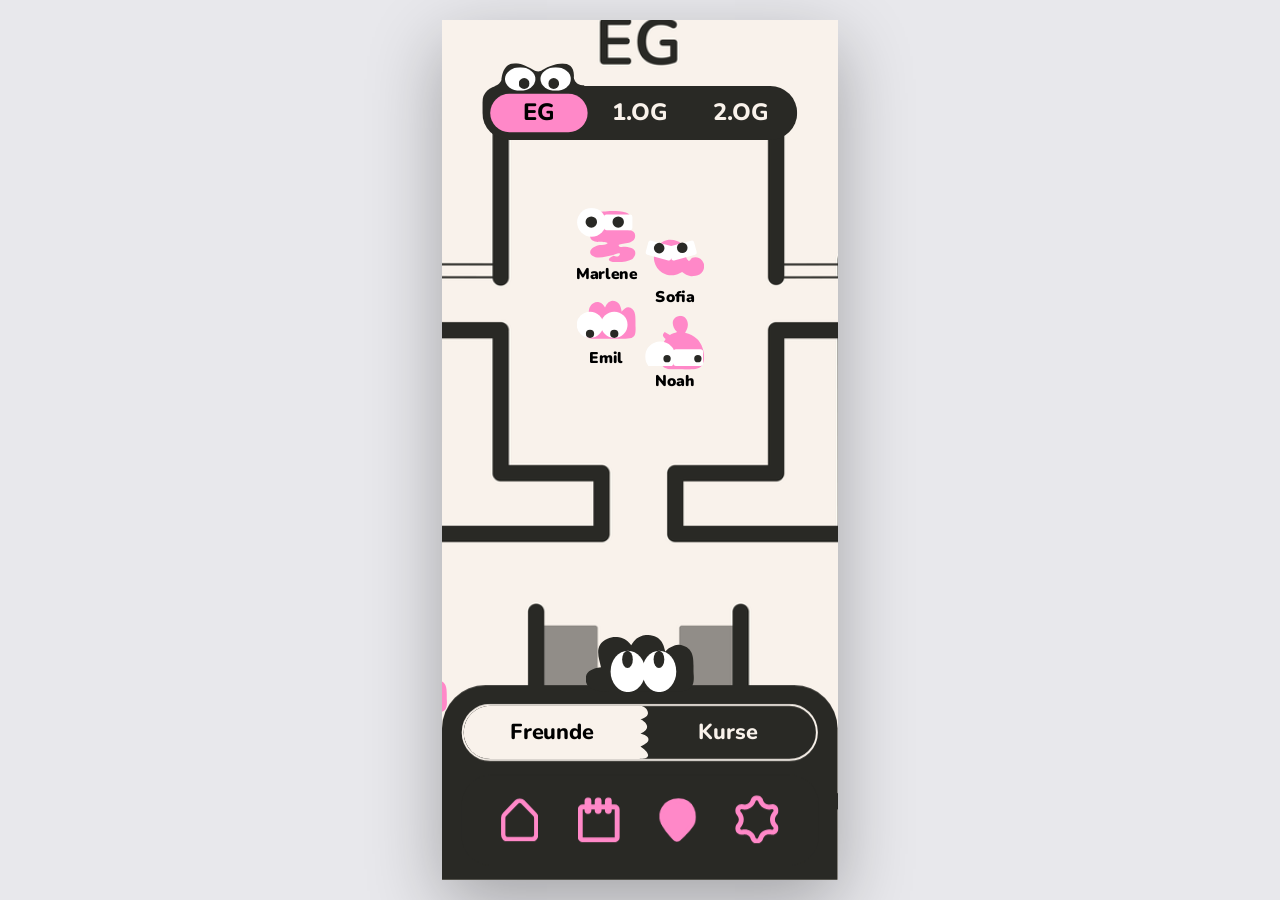
==== web/map.html @ 58f83387 "feat: refactor friend list rendering in map; streamline markup and enhance interactivity" ====
<!doctype html>
<html lang="en">
<head>
  <meta charset="utf-8">
  <meta name="viewport" content="width=device-width, initial-scale=1">
  <title>Unify — Map</title>
  <link rel="preconnect" href="https://fonts.googleapis.com">
  <link rel="preconnect" href="https://fonts.gstatic.com" crossorigin>
  <link href="https://fonts.googleapis.com/css2?family=Nunito:wght@300;400;500;600;700;800;900&display=swap" rel="stylesheet">
  <link rel="stylesheet" href="styles.css?v=16">
  <link rel="stylesheet" href="stundenplan.css?v=41">
  <link rel="stylesheet" href="map.css?v=25">
</head>
<body>
  <div class="phone-stage">
  <div class="phone phone--cream" data-screen="map">

    <!-- ===================== ZOOMABLE / PANNABLE MAP ===================== -->
    <div class="map-viewport" id="mapViewport">
      <div class="map-canvas" id="mapCanvas">
        <img class="map-canvas__bg" id="mapBg" src="assets/floorplan_eg.png" alt="EG floor plan" draggable="false">
        <!-- 11 figures placed on EG floor -->
        <div class="map-marker" style="left:47.62%;top:38.58%;">
          <div class="map-marker__inner">
            <svg class="map-marker__figur" viewBox="0 0 60.8553 39.6267" fill="none" xmlns="http://www.w3.org/2000/svg"><g id="figur">
<path id="Vector" d="M36.5032 0C43.73 0.021093 45.4131 5.23708 46.3429 11.4113C46.5687 11.1039 46.8055 10.8026 47.0531 10.5103C48.2938 9.04587 51.2215 6.6292 53.1322 6.84013C62.5409 8.12982 60.2834 20.5024 60.7503 27.0201C61.7589 41.0951 55.4404 39.3504 44.4027 39.4017L27.2441 39.4559C20.4548 39.4679 7.40703 41.3663 6.24546 32.2059C5.5137 26.4325 8.37624 23.2866 13.8812 22.4278C12.9353 16.0035 9.91891 6.99985 17.1664 2.52513C18.9065 1.43432 21.0119 1.10285 22.999 1.60908C26.162 2.44376 27.6013 4.48678 29.1658 7.12642C30.9474 3.31763 32.2781 0.967263 36.5032 0Z" fill="var(--fill-0, #FF88C8)"/>
<g id="Augen">
<circle id="Auge rechts" cx="38.6832" cy="25.0026" r="13.6806" fill="var(--fill-0, white)"/>
<circle id="Auge links" cx="13.6806" cy="25.0026" r="13.6806" fill="var(--fill-0, white)"/>
<circle id="Pupille rechts" cx="38.6832" cy="34.4375" r="4.24572" fill="var(--fill-0, #292925)"/>
<circle id="Pupille links" cx="13.6806" cy="34.4375" r="4.24572" fill="var(--fill-0, #292925)"/>
</g>
</g></svg>
            <div class="map-marker__name">Vio</div>
          </div>
        </div>
        <div class="map-marker" style="left:37.19%;top:66.43%;">
          <div class="map-marker__inner">
            <svg class="map-marker__figur" viewBox="0 0 53.383 49.5356" fill="none" xmlns="http://www.w3.org/2000/svg"><g id="figur">
<path id="Vector" d="M38.9554 4.40234C41.1021 4.14957 44.6225 4.40754 44.2355 7.38268C43.7101 11.4225 39.289 15.7313 36.6895 18.7443C38.7986 19.0488 41.5742 18.535 42.6547 20.7543C42.6791 22.8459 40.3969 25.0628 39.0166 26.7456C41.7519 27.1296 46.5005 26.4751 48.7027 27.5388C55.4129 30.7796 45.3736 36.3892 43.0453 37.5631C35.2483 41.494 27.5485 45.6981 19.5012 48.8651C18.6569 49.1439 17.7903 49.3471 16.911 49.472C16.1416 49.5831 14.6889 49.5763 14.0425 49.2241C6.5948 45.1659 17.3095 36.9037 20.3464 33.6476C18.1532 33.5748 15.6258 33.964 14.5438 31.7285C14.6409 29.6304 17.1997 27.3766 18.63 25.3162C16.1582 25.1249 13.7668 25.1044 11.5166 24.0529C9.78762 23.2453 8.98346 20.9884 10.2072 19.6502C15.703 13.6411 31.705 6.32844 38.9554 4.40234Z" fill="var(--fill-0, #FF88C8)"/>
<g id="Augen">
<circle id="Auge links" cx="13.9469" cy="13.9469" r="13.9469" fill="var(--fill-0, white)"/>
<circle id="Auge rechts" cx="39.4361" cy="13.9469" r="13.9469" fill="var(--fill-0, white)"/>
<circle id="Pupille links" cx="8.89716" cy="20.9204" r="5.53067" fill="var(--fill-0, #292925)"/>
<circle id="Pupille rechts" cx="34.3863" cy="20.9204" r="5.53067" fill="var(--fill-0, #292925)"/>
</g>
</g></svg>
            <div class="map-marker__name">Charlie</div>
          </div>
        </div>
        <div class="map-marker" style="left:40.38%;top:65.69%;">
          <div class="map-marker__inner">
            <svg class="map-marker__figur" viewBox="0 0 63.5661 39.7288" fill="none" xmlns="http://www.w3.org/2000/svg"><g id="figur">
<path id="Vector" d="M25.189 0.0498268C37.8968 -0.688129 44.6222 6.81865 44.1857 19.3989C44.9965 20.8239 45.728 22.5257 47.1672 23.1905C49.8238 22.6593 48.1479 19.3162 54.2839 19.2271C56.7452 19.1953 59.1114 20.1909 60.829 21.9786C62.6607 23.8839 63.6471 26.4635 63.5609 29.1227C63.3132 37.3452 56.325 39.8867 49.3892 39.7213C45.2182 39.0788 43.2059 37.5361 39.8561 35.1727C37.5315 36.4705 35.7587 37.412 33.167 38.0864C28.1667 39.3714 22.8688 38.5953 18.4313 35.9265C14.0697 33.2705 11.1685 29.0114 9.99804 24.0111C8.74984 18.7945 9.59796 13.2885 12.3552 8.70489C15.4684 3.63145 19.5961 1.31898 25.189 0.0498268Z" fill="var(--fill-0, #FF88C8)"/>
<g id="Augen">
<rect id="Auge rechts" x="24.7461" y="7.82294" width="28.3068" height="15.8915" rx="2.48305" transform="rotate(-15 24.7461 7.82294)" fill="var(--fill-0, white)"/>
<rect id="Auge links" width="28.3068" height="15.8915" rx="2.48305" transform="matrix(-0.965926 -0.258819 -0.258819 0.965926 31.4553 7.82294)" fill="var(--fill-0, white)"/>
<circle id="Pupille rechts" cx="39.9771" cy="8.69068" r="5.71102" fill="var(--fill-0, #292925)"/>
<circle id="Pupille links" cx="15.1466" cy="9.18729" r="5.71102" fill="var(--fill-0, #292925)"/>
</g>
</g></svg>
            <div class="map-marker__name">Karl</div>
          </div>
        </div>
        <div class="map-marker" style="left:38.56%;top:60.24%;">
          <div class="map-marker__inner">
            <svg class="map-marker__figur" viewBox="0 0 54.9355 50.5601" fill="none" xmlns="http://www.w3.org/2000/svg"><g id="figur">
<path id="Vector" d="M32.4411 0C37.7414 0.194266 40.3933 4.72417 39.6902 9.69485C39.3218 12.3018 38.4913 13.8184 37.1929 16.0755C41.6839 17.3951 44.7937 18.6068 48.3592 21.9456C54.2539 27.3878 57.7041 41.3258 52.0799 47.7882C48.8651 51.4826 36.5272 50.4258 31.568 50.4037C25.203 50.2325 15.9718 51.5401 14.5666 43.4655C13.2076 35.9733 14.8349 28.242 19.0941 21.957C16.3244 19.2655 15.5289 18.5505 18.2255 15.4069C19.722 16.4394 21.4208 17.2337 23.0475 18.0526C24.9632 17.0871 27.6782 16.1607 29.7335 15.391C24.3743 9.90234 23.544 1.64419 32.4411 0Z" fill="var(--fill-0, #FF88C8)"/>
<g id="Augen">
<rect id="Auge rechts" x="53.9632" y="47.1571" width="27.7108" height="15.557" rx="2.43078" transform="rotate(-180 53.9632 47.1571)" fill="var(--fill-0, white)"/>
<path id="Auge links" d="M14.0986 24.3078C21.885 24.3078 28.1973 30.62 28.1973 38.4064C28.1972 41.7128 27.0583 44.7531 25.1523 47.1574H3.04492C1.13886 44.7531 3.092e-05 41.7129 0 38.4064C6.80707e-07 30.62 6.31225 24.3078 14.0986 24.3078Z" fill="var(--fill-0, white)"/>
<circle id="Pupille rechts" cx="49.1017" cy="40.3509" r="3.40309" fill="var(--fill-0, #292925)"/>
<circle id="Pupille links" cx="20.4185" cy="40.3509" r="3.40309" fill="var(--fill-0, #292925)"/>
</g>
</g></svg>
            <div class="map-marker__name">Alice</div>
          </div>
        </div>
        <div class="map-marker" style="left:35.22%;top:50.75%;">
          <div class="map-marker__inner">
            <svg class="map-marker__figur" viewBox="0 0 56.9048 52.8035" fill="none" xmlns="http://www.w3.org/2000/svg"><g id="figur">
<path id="Vector" d="M41.5254 4.69277C43.8137 4.42332 47.5664 4.69831 47.1538 7.86973C46.5937 12.176 41.881 16.7691 39.11 19.981C41.3582 20.3055 44.3169 19.7578 45.4687 22.1235C45.4947 24.3531 43.062 26.7162 41.5907 28.51C44.5063 28.9194 49.5683 28.2217 51.9158 29.3556C59.0686 32.8102 48.367 38.7899 45.8851 40.0413C37.5737 44.2314 29.3659 48.7129 20.7877 52.0889C19.8877 52.3861 18.964 52.6027 18.0267 52.7357C17.2064 52.8542 15.6579 52.847 14.9689 52.4715C7.02987 48.1456 18.4514 39.3383 21.6886 35.8674C19.3508 35.7898 16.6566 36.2047 15.5033 33.8217C15.6068 31.5852 18.3344 29.1827 19.8591 26.9863C17.2241 26.7824 14.675 26.7606 12.2764 25.6397C10.4333 24.7789 9.57612 22.373 10.8806 20.9465C16.7389 14.5411 33.7967 6.74594 41.5254 4.69277Z" fill="var(--fill-0, #FF88C8)"/>
<g id="Augen">
<circle id="Auge links" cx="14.867" cy="14.867" r="14.867" fill="var(--fill-0, white)"/>
<circle id="Auge rechts" cx="42.0378" cy="14.867" r="14.867" fill="var(--fill-0, white)"/>
<circle id="Pupille links" cx="9.48413" cy="22.3005" r="5.89554" fill="var(--fill-0, #292925)"/>
<circle id="Pupille rechts" cx="36.6549" cy="22.3005" r="5.89554" fill="var(--fill-0, #292925)"/>
</g>
</g></svg>
            <div class="map-marker__name">Jamie</div>
          </div>
        </div>
        <div class="map-marker" style="left:47.62%;top:32.38%;">
          <div class="map-marker__inner">
            <svg class="map-marker__figur" viewBox="0 0 66.1326 49.2149" fill="none" xmlns="http://www.w3.org/2000/svg"><g id="figur">
<path id="Vector" d="M36.9093 0C44.128 1.73071 45.1859 6.9915 43.9287 13.7737C43.4721 14.9717 42.845 16.2462 42.8804 17.4843C43.5589 17.0481 44.3467 15.0348 44.7936 14.1609C45.7872 13.3185 45.8322 12.7991 46.456 11.7055C49.5718 6.25599 58.617 4.76273 59.5881 12.8659C60.1669 17.6956 57.5527 21.0377 54.8742 24.557C56.8935 23.7534 60.8807 22.3278 62.5174 23.5448C75.7491 33.3789 48.858 44.7934 42.7164 46.7527C33.951 49.5472 31.7227 50.5585 24.2885 46.5738C15.3269 41.8974 5.38466 34.7097 1.65149 24.8248C-0.936979 17.3646 4.88947 10.3865 11.97 16.3488C13.3976 17.5524 14.5713 20.4912 15.2916 20.8843C15.3784 18.004 11.0246 11.7222 13.6131 7.14032C15.3141 4.12695 19.5585 2.62615 22.639 4.24664C28.0474 7.09289 27.1567 13.1065 28.6873 17.4529C28.7805 17.4264 28.877 17.4 28.9702 17.3731C29.2114 9.09603 27.2757 2.37793 36.9093 0Z" fill="var(--fill-0, #FF88C8)"/>
<g id="Augen">
<path id="Auge links" d="M29.734 34.3479C29.734 36.3003 29.3495 38.2335 28.6023 40.0373C27.8552 41.841 26.7601 43.48 25.3796 44.8605C23.999 46.241 22.3601 47.3361 20.5564 48.0832C18.7526 48.8304 16.8194 49.2149 14.867 49.2149C12.9146 49.2149 10.9814 48.8304 9.17765 48.0832C7.3739 47.3361 5.73498 46.241 4.35445 44.8605C2.97392 43.48 1.87882 41.841 1.13168 40.0373C0.384546 38.2335 -1.70681e-07 36.3003 0 34.3479L14.867 34.3479H29.734Z" fill="var(--fill-0, white)"/>
<path id="Auge rechts" d="M56.9048 34.3479C56.9048 36.3003 56.5202 38.2335 55.7731 40.0373C55.0259 41.841 53.9308 43.48 52.5503 44.8605C51.1698 46.241 49.5309 47.3361 47.7271 48.0832C45.9234 48.8304 43.9901 49.2149 42.0378 49.2149C40.0854 49.2149 38.1521 48.8304 36.3484 48.0832C34.5446 47.3361 32.9057 46.241 31.5252 44.8605C30.1447 43.48 29.0496 41.841 28.3024 40.0373C27.5553 38.2335 27.1707 36.3003 27.1707 34.3479L42.0378 34.3479H56.9048Z" fill="var(--fill-0, white)"/>
<circle id="Pupille links" cx="8.97147" cy="40.2435" r="5.89554" fill="var(--fill-0, #292925)"/>
<circle id="Pupille rechts" cx="36.6549" cy="40.2435" r="5.89554" fill="var(--fill-0, #292925)"/>
</g>
</g></svg>
            <div class="map-marker__name">Karla</div>
          </div>
        </div>
        <div class="map-marker" style="left:50.24%;top:40.19%;">
          <div class="map-marker__inner">
            <svg class="map-marker__figur" viewBox="0 0 66.1326 42.0378" fill="none" xmlns="http://www.w3.org/2000/svg"><g id="figur">
<path id="Vector" d="M32.6729 0.113735C35.524 -0.22914 38.7094 0.261606 41.5814 0.809555C59.2122 4.23407 66.9911 21.9235 66.0577 38.0967C65.7884 42.7611 45.2461 41.6012 44.0855 40.9707C39.378 38.4133 43.5677 29.3042 34.3614 26.5254L33.95 26.4032C25.3013 27.2245 26.4737 34.8116 24.0702 40.334C23.1894 42.3581 3.92135 42.4615 1.47636 41.2603C0.750602 40.9034 -0.0688539 38.8936 0.00460345 38.0756C-0.0296766 19.1642 13.2015 2.19633 32.6729 0.113735Z" fill="var(--fill-0, #FF88C8)"/>
<g id="Augen">
<rect id="Auge links" x="35.5475" y="20.4599" width="29.2214" height="16.405" rx="2.56328" transform="rotate(165 35.5475 20.4599)" fill="var(--fill-0, white)"/>
<rect id="Auge rechts" width="29.2214" height="16.405" rx="2.56328" transform="matrix(0.965926 0.258819 0.258819 -0.965926 28.6216 20.4599)" fill="var(--fill-0, white)"/>
<circle id="Pupille rechts" cx="44.3447" cy="12.56" r="5.89554" fill="var(--fill-0, #292925)"/>
<circle id="Pupille links" cx="20.2499" cy="13.0727" r="5.89554" fill="var(--fill-0, #292925)"/>
</g>
</g></svg>
            <div class="map-marker__name">Natalie</div>
          </div>
        </div>
        <div class="map-marker" style="left:50.23%;top:34.04%;">
          <div class="map-marker__inner">
            <svg class="map-marker__figur" viewBox="0 0 53.5182 49.661" fill="none" xmlns="http://www.w3.org/2000/svg"><g id="figur">
<path id="Vector" d="M39.0541 4.41349C41.2063 4.16008 44.7356 4.4187 44.3476 7.40138C43.8208 11.4514 39.3885 15.7711 36.7825 18.7918C38.8968 19.0971 41.6795 18.582 42.7627 20.8069C42.7872 22.9038 40.4993 25.1263 39.1155 26.8133C41.8576 27.1984 46.6183 26.5421 48.8261 27.6086C55.5533 30.8575 45.4885 36.4814 43.1543 37.6583C35.3376 41.5991 27.6183 45.8139 19.5506 48.9889C18.7042 49.2684 17.8354 49.4721 16.9539 49.5973C16.1824 49.7087 14.7261 49.7019 14.078 49.3488C6.61151 45.2804 17.3533 36.9971 20.3979 33.7328C18.1992 33.6598 15.6653 34.0501 14.5806 31.8089C14.678 29.7055 17.2433 27.446 18.6772 25.3803C16.1991 25.1885 13.8017 25.168 11.5458 24.1138C9.81241 23.3042 9.00622 21.0416 10.233 19.6999C15.7428 13.6757 31.7853 6.34447 39.0541 4.41349Z" fill="var(--fill-0, #FF88C8)"/>
<g id="Augen">
<circle id="Auge links" cx="13.9822" cy="13.9822" r="13.9822" fill="var(--fill-0, white)"/>
<circle id="Auge rechts" cx="39.536" cy="13.9822" r="13.9822" fill="var(--fill-0, white)"/>
<circle id="Pupille links" cx="8.9197" cy="20.9734" r="5.54468" fill="var(--fill-0, #292925)"/>
<circle id="Pupille rechts" cx="34.4734" cy="20.9734" r="5.54468" fill="var(--fill-0, #292925)"/>
</g>
</g></svg>
            <div class="map-marker__name">Johan</div>
          </div>
        </div>
        <div class="map-marker" style="left:7.66%;top:32.96%;">
          <div class="map-marker__inner">
            <svg class="map-marker__figur" viewBox="0 0 61.7147 38.5717" fill="none" xmlns="http://www.w3.org/2000/svg"><g id="figur">
<path id="Vector" d="M24.4554 0.0483755C36.793 -0.668087 43.3225 6.62005 42.8988 18.8339C43.686 20.2174 44.3962 21.8696 45.7934 22.515C48.3726 21.9993 46.7456 18.7536 52.7028 18.6671C55.0924 18.6362 57.3898 19.6028 59.0573 21.3384C60.8357 23.1882 61.7933 25.6928 61.7096 28.2745C61.4691 36.2575 54.6845 38.725 47.9507 38.5644C43.9012 37.9406 41.9475 36.4428 38.6952 34.1483C36.4384 35.4082 34.7172 36.3224 32.201 36.9771C27.3463 38.2247 22.2028 37.4712 17.8945 34.8802C13.6599 32.3015 10.8432 28.1664 9.70684 23.3118C8.49499 18.2471 9.31842 12.9015 11.9954 8.45136C15.0178 3.52568 19.0254 1.28057 24.4554 0.0483755Z" fill="var(--fill-0, #FF88C8)"/>
<g id="Augen">
<rect id="Auge rechts" x="24.0253" y="7.59509" width="27.4823" height="15.4287" rx="2.41073" transform="rotate(-15 24.0253 7.59509)" fill="var(--fill-0, white)"/>
<rect id="Auge links" width="27.4823" height="15.4287" rx="2.41073" transform="matrix(-0.965926 -0.258819 -0.258819 0.965926 30.5391 7.59509)" fill="var(--fill-0, white)"/>
<circle id="Pupille rechts" cx="38.8128" cy="8.43756" r="5.54468" fill="var(--fill-0, #292925)"/>
<circle id="Pupille links" cx="14.7055" cy="8.9197" r="5.54468" fill="var(--fill-0, #292925)"/>
</g>
</g></svg>
            <div class="map-marker__name">Bob</div>
          </div>
        </div>
        <div class="map-marker" style="left:10.48%;top:33.17%;">
          <div class="map-marker__inner">
            <svg class="map-marker__figur" viewBox="0 0 62.1968 40.5003" fill="none" xmlns="http://www.w3.org/2000/svg"><g id="figur">
<path id="Vector" d="M37.3079 0C44.6941 0.021558 46.4142 5.35253 47.3645 11.6629C47.5953 11.3487 47.8374 11.0408 48.0904 10.742C49.3585 9.24529 52.3507 6.77534 54.3035 6.99092C63.9196 8.30904 61.6124 20.9544 62.0895 27.6158C63.1204 42.0011 56.6625 40.2179 45.3815 40.2703L27.8447 40.3257C20.9058 40.338 7.57032 42.2782 6.38314 32.9159C5.63525 27.0152 8.5609 23.8 14.1872 22.9222C13.2204 16.3563 10.1376 7.15416 17.5448 2.5808C19.3233 1.46594 21.4751 1.12716 23.506 1.64455C26.7387 2.49763 28.2098 4.58569 29.8088 7.28352C31.6297 3.39077 32.9896 0.988586 37.3079 0Z" fill="var(--fill-0, #FF88C8)"/>
<g id="Augen">
<circle id="Auge rechts" cx="39.536" cy="25.5537" r="13.9822" fill="var(--fill-0, white)"/>
<circle id="Auge links" cx="13.9822" cy="25.5537" r="13.9822" fill="var(--fill-0, white)"/>
<circle id="Pupille rechts" cx="39.536" cy="35.1967" r="4.33931" fill="var(--fill-0, #292925)"/>
<circle id="Pupille links" cx="13.9822" cy="35.1967" r="4.33931" fill="var(--fill-0, #292925)"/>
</g>
</g></svg>
            <div class="map-marker__name">Tom</div>
          </div>
        </div>
        <div class="map-marker" style="left:13.29%;top:32.84%;">
          <div class="map-marker__inner">
            <svg class="map-marker__figur" viewBox="0 0 54.9355 50.5601" fill="none" xmlns="http://www.w3.org/2000/svg"><g id="figur">
<path id="Vector" d="M32.4411 0C37.7414 0.194266 40.3933 4.72417 39.6902 9.69485C39.3218 12.3018 38.4913 13.8184 37.1929 16.0755C41.6839 17.3951 44.7937 18.6068 48.3592 21.9456C54.2539 27.3878 57.7041 41.3258 52.0799 47.7882C48.8651 51.4826 36.5272 50.4258 31.568 50.4037C25.203 50.2325 15.9718 51.5401 14.5666 43.4655C13.2076 35.9733 14.8349 28.242 19.0941 21.957C16.3244 19.2655 15.5289 18.5505 18.2255 15.4069C19.722 16.4394 21.4208 17.2337 23.0475 18.0526C24.9632 17.0871 27.6782 16.1607 29.7335 15.391C24.3743 9.90234 23.544 1.64419 32.4411 0Z" fill="var(--fill-0, #FF88C8)"/>
<g id="Augen">
<rect id="Auge rechts" x="53.9632" y="47.1571" width="27.7108" height="15.557" rx="2.43078" transform="rotate(-180 53.9632 47.1571)" fill="var(--fill-0, white)"/>
<path id="Auge links" d="M14.0986 24.3078C21.885 24.3078 28.1973 30.62 28.1973 38.4064C28.1972 41.7128 27.0583 44.7531 25.1523 47.1574H3.04492C1.13886 44.7531 3.092e-05 41.7129 0 38.4064C6.80707e-07 30.62 6.31225 24.3078 14.0986 24.3078Z" fill="var(--fill-0, white)"/>
<circle id="Pupille rechts" cx="49.1017" cy="40.3509" r="3.40309" fill="var(--fill-0, #292925)"/>
<circle id="Pupille links" cx="20.4185" cy="40.3509" r="3.40309" fill="var(--fill-0, #292925)"/>
</g>
</g></svg>
            <div class="map-marker__name">Alice</div>
          </div>
        </div>

        <!-- Zoomed-out cluster badges — shown instead of the 11 individual
             figures below ~20% zoom (see the pan/zoom script's is-zoomed-out
             toggle). Positioned at the average location of each natural
             grouping above: Vio/Karla/Natalie/Johan (4), Jamie alone (1),
             Charlie/Karl/Alice (3), Bob/Tom/Alice (3) — matches Figma
             node 1905:29716. -->
        <div class="map-cluster" style="left:48.93%;top:36.3%;">
          <div class="map-cluster__inner">
            <svg class="map-cluster__circle" viewBox="0 0 111.778 111.778" fill="none" xmlns="http://www.w3.org/2000/svg"><circle cx="55.8891" cy="55.8891" r="55.8891" fill="#FF88C8"/></svg>
            <span class="map-cluster__count">4</span>
            <svg class="map-cluster__eye-bump" viewBox="0 0 53.2693 54.3834" fill="none" xmlns="http://www.w3.org/2000/svg"><path d="M49.9509 25.9149C49.392 28.9888 51.9303 37.3256 53.2693 41.1097C53.2693 48.3753 51.9885 52.9862 51.3481 54.3834L0 0.939536C3.60951 0.0662681 12.3305 -0.981653 18.3386 1.8128C24.3467 4.60726 28.5267 4.84006 29.8657 4.60716C54.3172 1.28874 50.6495 22.0725 49.9509 25.9149Z" fill="#FF88C8"/></svg>
            <svg class="map-cluster__eye-white" viewBox="0 0 19.9105 23.7529" fill="none" xmlns="http://www.w3.org/2000/svg"><ellipse cx="9.95525" cy="11.8764" rx="9.95525" ry="11.8764" fill="white"/></svg>
            <svg class="map-cluster__eye-pupil" viewBox="0 0 11.8764 12.5751" fill="none" xmlns="http://www.w3.org/2000/svg"><ellipse cx="5.93822" cy="6.28753" rx="5.93822" ry="6.28753" fill="#292925"/></svg>
          </div>
        </div>
        <div class="map-cluster" style="left:35.22%;top:50.75%;">
          <div class="map-cluster__inner">
            <svg class="map-cluster__circle" viewBox="0 0 111.778 111.778" fill="none" xmlns="http://www.w3.org/2000/svg"><circle cx="55.8891" cy="55.8891" r="55.8891" fill="#FF88C8"/></svg>
            <span class="map-cluster__count">1</span>
            <svg class="map-cluster__eye-bump" viewBox="0 0 53.2693 54.3834" fill="none" xmlns="http://www.w3.org/2000/svg"><path d="M49.9509 25.9149C49.392 28.9888 51.9303 37.3256 53.2693 41.1097C53.2693 48.3753 51.9885 52.9862 51.3481 54.3834L0 0.939536C3.60951 0.0662681 12.3305 -0.981653 18.3386 1.8128C24.3467 4.60726 28.5267 4.84006 29.8657 4.60716C54.3172 1.28874 50.6495 22.0725 49.9509 25.9149Z" fill="#FF88C8"/></svg>
            <svg class="map-cluster__eye-white" viewBox="0 0 19.9105 23.7529" fill="none" xmlns="http://www.w3.org/2000/svg"><ellipse cx="9.95525" cy="11.8764" rx="9.95525" ry="11.8764" fill="white"/></svg>
            <svg class="map-cluster__eye-pupil" viewBox="0 0 11.8764 12.5751" fill="none" xmlns="http://www.w3.org/2000/svg"><ellipse cx="5.93822" cy="6.28753" rx="5.93822" ry="6.28753" fill="#292925"/></svg>
          </div>
        </div>
        <div class="map-cluster" style="left:38.71%;top:64.12%;">
          <div class="map-cluster__inner">
            <svg class="map-cluster__circle" viewBox="0 0 111.778 111.778" fill="none" xmlns="http://www.w3.org/2000/svg"><circle cx="55.8891" cy="55.8891" r="55.8891" fill="#FF88C8"/></svg>
            <span class="map-cluster__count">3</span>
            <svg class="map-cluster__eye-bump" viewBox="0 0 53.2693 54.3834" fill="none" xmlns="http://www.w3.org/2000/svg"><path d="M49.9509 25.9149C49.392 28.9888 51.9303 37.3256 53.2693 41.1097C53.2693 48.3753 51.9885 52.9862 51.3481 54.3834L0 0.939536C3.60951 0.0662681 12.3305 -0.981653 18.3386 1.8128C24.3467 4.60726 28.5267 4.84006 29.8657 4.60716C54.3172 1.28874 50.6495 22.0725 49.9509 25.9149Z" fill="#FF88C8"/></svg>
            <svg class="map-cluster__eye-white" viewBox="0 0 19.9105 23.7529" fill="none" xmlns="http://www.w3.org/2000/svg"><ellipse cx="9.95525" cy="11.8764" rx="9.95525" ry="11.8764" fill="white"/></svg>
            <svg class="map-cluster__eye-pupil" viewBox="0 0 11.8764 12.5751" fill="none" xmlns="http://www.w3.org/2000/svg"><ellipse cx="5.93822" cy="6.28753" rx="5.93822" ry="6.28753" fill="#292925"/></svg>
          </div>
        </div>
        <div class="map-cluster" style="left:10.48%;top:32.99%;">
          <div class="map-cluster__inner">
            <svg class="map-cluster__circle" viewBox="0 0 111.778 111.778" fill="none" xmlns="http://www.w3.org/2000/svg"><circle cx="55.8891" cy="55.8891" r="55.8891" fill="#FF88C8"/></svg>
            <span class="map-cluster__count">3</span>
            <svg class="map-cluster__eye-bump" viewBox="0 0 53.2693 54.3834" fill="none" xmlns="http://www.w3.org/2000/svg"><path d="M49.9509 25.9149C49.392 28.9888 51.9303 37.3256 53.2693 41.1097C53.2693 48.3753 51.9885 52.9862 51.3481 54.3834L0 0.939536C3.60951 0.0662681 12.3305 -0.981653 18.3386 1.8128C24.3467 4.60726 28.5267 4.84006 29.8657 4.60716C54.3172 1.28874 50.6495 22.0725 49.9509 25.9149Z" fill="#FF88C8"/></svg>
            <svg class="map-cluster__eye-white" viewBox="0 0 19.9105 23.7529" fill="none" xmlns="http://www.w3.org/2000/svg"><ellipse cx="9.95525" cy="11.8764" rx="9.95525" ry="11.8764" fill="white"/></svg>
            <svg class="map-cluster__eye-pupil" viewBox="0 0 11.8764 12.5751" fill="none" xmlns="http://www.w3.org/2000/svg"><ellipse cx="5.93822" cy="6.28753" rx="5.93822" ry="6.28753" fill="#292925"/></svg>
          </div>
        </div>
      </div>
    </div>

    <!-- ===================== FLOOR SELECTOR (EG / 1.OG / 2.OG) ===================== -->
    <div class="map-floor-toggle" data-active="EG">
      <div class="map-floor-toggle__eyes">
        <img class="mft-eyes__white" src="assets/toggle_eyes_vector.svg" alt="">
        <img class="mft-eyes__head" src="assets/toggle_eyes_group.svg" alt="">
        <img class="mft-eyes__pupil mft-eyes__pupil--l" src="assets/toggle_eyes_pupil_l.svg" alt="">
        <img class="mft-eyes__pupil mft-eyes__pupil--r" src="assets/toggle_eyes_pupil_r.svg" alt="">
        <!-- 2.OG uses a dedicated, slightly narrower face (Figma node 1203:7638)
             so it doesn't overhang the toggle's right edge — swapped in only for
             that state; the four layers above are hidden then. -->
        <img class="mft-eyes__face-2og" src="assets/toggle_eyes_2og.svg" alt="">
      </div>
      <div class="map-floor-toggle__pill">
        <button class="map-floor-toggle__seg is-active" data-floor="EG" type="button">EG</button>
        <button class="map-floor-toggle__seg" data-floor="1.OG" type="button">1.OG</button>
        <button class="map-floor-toggle__seg" data-floor="2.OG" type="button">2.OG</button>
      </div>
    </div>

    <!-- ===================== BOTTOM SHEET (Freunde / Kurse) ===================== -->
    <!-- .map-sheet itself stays overflow:visible so the peek handle can poke
         above its top edge without being clipped; .map-sheet__inner is the
         part that actually collapses/expands (drag or tap the handle). -->
    <div class="map-sheet is-collapsed" id="mapSheet">
      <button class="map-sheet__peek" id="sheetPeekBtn" aria-label="Expand or collapse — drag or tap"><img src="assets/sheet_peek_figur.svg" alt=""></button>

      <div class="map-sheet__inner" id="mapSheetInner">
      <div class="map-sheet__toggle">
        <button class="map-sheet__toggle-btn is-active" data-sheet-tab="friends" type="button">Freunde</button>
        <button class="map-sheet__toggle-btn" data-sheet-tab="courses" type="button">Kurse</button>
        <!-- ribbed cream boundary between the two halves; CSS flips it to the
             active (cream) side so the bumps always poke into the dark side -->
        <img class="map-sheet__toggle-rib" src="assets/sheet_toggle_ribbed.svg" alt="" aria-hidden="true">
      </div>

      <div class="map-sheet__body" id="sheetBody">
        <div class="map-sheet__panel" id="sheetFriends">
          <div id="sheetFriendsList"></div>
        </div>
        <div class="map-sheet__panel" id="sheetCourses" hidden>
          <div class="map-course-row"><span class="map-course-row__name">ID Grundlagen</span><span class="map-course-row__room">0.012</span></div>
          <div class="map-course-row"><span class="map-course-row__name">Prototyping</span><span class="map-course-row__room">1.019</span></div>
          <div class="map-course-row"><span class="map-course-row__name">Interface Design</span><span class="map-course-row__room">1.019</span></div>
          <div class="map-course-row"><span class="map-course-row__name">Modelbau</span><span class="map-course-row__room">2.007</span></div>
          <div class="map-course-row"><span class="map-course-row__name">Mathe</span><span class="map-course-row__room">2.013</span></div>
          <div class="map-course-row"><span class="map-course-row__name">Ergonomie</span><span class="map-course-row__room">1.019</span></div>
          <div class="map-course-row"><span class="map-course-row__name">Fotografie</span><span class="map-course-row__room">0.112</span></div>
          <div class="map-course-row"><span class="map-course-row__name">Typografie</span><span class="map-course-row__room">2.004</span></div>
          <div class="map-course-row"><span class="map-course-row__name">Statistik</span><span class="map-course-row__room">2.101</span></div>
          <div class="map-course-row"><span class="map-course-row__name">Keramik</span><span class="map-course-row__room">0.004</span></div>
        </div>
      </div>

      <!-- Pinned search bar: sits OUTSIDE the scrolling body so it stays put
           above the nav while the rows scroll (and fade) above it. One bar for
           both tabs; the label is swapped in JS on tab switch. -->
      <div class="sp-search map-sheet__search" role="search">
        <img class="sp-search__icon" src="assets/icon_search.svg" alt="">
        <input class="sp-search__input" type="text" aria-label="Search" placeholder="search friends" id="sheetSearchInput">
      </div>

      <!-- nav lives INSIDE the sheet in Figma (last child, pinned to the
           sheet's own bottom via justify-content:flex-end) — both the
           collapsed and expanded states show it, right below whatever
           content is currently visible above it. -->
      <nav class="map-sheet__nav" aria-label="Primary">
        <a class="map-sheet__nav-btn" href="index.html" aria-label="Home"><img src="assets/icon_home_outline.svg" alt=""></a>
        <a class="map-sheet__nav-btn" href="stundenplan.html" aria-label="Calendar"><img src="assets/icon_calendar.svg" alt=""></a>
        <button class="map-sheet__nav-btn" aria-label="Map" aria-current="page"><img src="assets/icon_pin_filled.svg" alt=""></button>
        <a class="map-sheet__nav-btn" href="settings.html" aria-label="Settings"><img src="assets/icon_star.svg" alt=""></a>
      </nav>
      </div>
    </div>
  </div>
  </div>

  <script>
    // Scale the phone down so the whole 402×874 frame always fits the window.
    (function () {
      var MARGIN = 40;
      function fit() {
        var s = Math.min(1, (window.innerHeight - MARGIN) / 874, (window.innerWidth - MARGIN) / 402);
        document.documentElement.style.setProperty('--scale', s);
      }
      fit();
      window.addEventListener('resize', fit);
    })();

    // ===================== Zoomable / pannable map =====================
    // Markers live INSIDE the zoomed/panned canvas (so their POSITION tracks
    // the map correctly for free, via the browser's own transform math), but
    // each carries an inverse-scale transform (1/zoom) so their own VISUAL
    // SIZE stays constant on screen regardless of the map's current zoom —
    // only the map art itself gets bigger/smaller, exactly like map pins in
    // a real map app. See .map-marker__inner in map.css.
    (function () {
      var viewport = document.getElementById('mapViewport');
      var canvas = document.getElementById('mapCanvas');
      var bg = document.getElementById('mapBg');
      if (!viewport || !canvas || !bg) return;

      var NATURAL_W = 2400, NATURAL_H = 1268; // all three floorplan_*.png share this size

      // The floorplan's background is the same cream as the phone chrome
      // around it, so panning/zooming past its edges is invisible — free rein
      // to extend both how far out you can zoom and how far you can pan past
      // the edges. 0.3 = 30%, shared by both so they feel like one consistent
      // "extra room" rather than two independently-tuned numbers.
      var EDGE_MARGIN = 0.3;

      var scale = 1, minScale = 1, maxScale = 1, x = 0, y = 0;

      function clamp(v, lo, hi) { return Math.max(lo, Math.min(hi, v)); }

      function constrain() {
        var w = NATURAL_W * scale, h = NATURAL_H * scale;
        var vw = viewport.clientWidth, vh = viewport.clientHeight;
        // extra slack (in scaled px) on top of the normal "cover" range, so you
        // can pan EDGE_MARGIN worth of the map's own size past any edge before
        // hitting the limit — revealing background, which matches the map bg.
        var marginX = w * EDGE_MARGIN, marginY = h * EDGE_MARGIN;
        var minX = Math.min(0, vw - w) - marginX, maxX = Math.max(0, vw - w) + marginX;
        var minY = Math.min(0, vh - h) - marginY, maxY = Math.max(0, vh - h) + marginY;
        x = clamp(x, minX, maxX);
        y = clamp(y, minY, maxY);
      }

      function render() {
        canvas.style.transform = 'translate(' + x + 'px,' + y + 'px) scale(' + scale + ')';
        canvas.style.transformOrigin = '0 0';
        document.documentElement.style.setProperty('--map-zoom', scale);
        // Below ~20% of the way from min to max zoom, swap the 11 individual
        // figures for the 4 grouped cluster badges (see .map-cluster in map.css)
        // — too zoomed out for individual figures to be legible/useful.
        var zoomPercent = maxScale > minScale ? (scale - minScale) / (maxScale - minScale) : 0;
        canvas.classList.toggle('is-zoomed-out', zoomPercent < 0.20);
      }

      function setScale(newScale, cx, cy) {
        // cx, cy = viewport-relative point to zoom around (defaults to center)
        if (cx === undefined) cx = viewport.clientWidth / 2;
        if (cy === undefined) cy = viewport.clientHeight / 2;
        var clamped = clamp(newScale, minScale, maxScale);
        var factor = clamped / scale;
        x = cx - (cx - x) * factor;
        y = cy - (cy - y) * factor;
        scale = clamped;
        constrain();
        render();
      }

      function initScale() {
        var vw = viewport.clientWidth, vh = viewport.clientHeight;
        var coverScale = Math.max(vw / NATURAL_W, vh / NATURAL_H); // fills viewport, no gaps
        // Zoom out further than "cover" — down to where the map is ~30% smaller
        // than the viewport on each axis, matching EDGE_MARGIN so min-zoom and
        // max-pan reveal a consistent amount of background. maxScale/initial
        // scale stay anchored to coverScale (not minScale) so this doesn't
        // change the default view or how far in you can zoom.
        minScale = coverScale / (1 + EDGE_MARGIN);
        maxScale = coverScale * 4;
        scale = coverScale * 1.6;
        // center on the middle of the map
        x = vw / 2 - (NATURAL_W * scale) / 2;
        y = vh / 2 - (NATURAL_H * scale) / 2;
        constrain();
        render();
      }

      // ---- trackpad: two-finger scroll pans, pinch zooms ----
      // Browsers report BOTH gestures as 'wheel' events — a trackpad pinch
      // is distinguished from a two-finger scroll only by ctrlKey being set
      // true automatically by the browser (the user isn't actually holding
      // Ctrl). A plain mouse wheel (no trackpad) falls into the "pan" branch
      // too, since it likewise doesn't set ctrlKey unless truly held down.
      viewport.addEventListener('wheel', function (e) {
        e.preventDefault();
        if (e.ctrlKey) {
          var rect = viewport.getBoundingClientRect();
          var cx = e.clientX - rect.left, cy = e.clientY - rect.top;
          var delta = -e.deltaY * 0.02; // pinch deltaY is on a smaller scale than a regular scroll
          setScale(scale * (1 + delta), cx, cy);
        } else {
          x -= e.deltaX;
          y -= e.deltaY;
          constrain();
          render();
        }
      }, { passive: false });

      var dragging = false, lastX = 0, lastY = 0;
      viewport.addEventListener('mousedown', function (e) {
        dragging = true; lastX = e.clientX; lastY = e.clientY;
        viewport.classList.add('is-grabbing');
      });
      window.addEventListener('mousemove', function (e) {
        if (!dragging) return;
        x += e.clientX - lastX; y += e.clientY - lastY;
        lastX = e.clientX; lastY = e.clientY;
        constrain(); render();
      });
      window.addEventListener('mouseup', function () { dragging = false; viewport.classList.remove('is-grabbing'); });

      // ---- touch: one-finger pan, two-finger pinch zoom ----
      var touchState = null;
      function touchDist(t0, t1) { return Math.hypot(t1.clientX - t0.clientX, t1.clientY - t0.clientY); }
      function touchMid(t0, t1, rect) { return { x: (t0.clientX + t1.clientX) / 2 - rect.left, y: (t0.clientY + t1.clientY) / 2 - rect.top }; }

      viewport.addEventListener('touchstart', function (e) {
        var rect = viewport.getBoundingClientRect();
        if (e.touches.length === 1) {
          touchState = { mode: 'pan', lastX: e.touches[0].clientX, lastY: e.touches[0].clientY };
        } else if (e.touches.length === 2) {
          touchState = {
            mode: 'pinch',
            startDist: touchDist(e.touches[0], e.touches[1]),
            startScale: scale,
            mid: touchMid(e.touches[0], e.touches[1], rect)
          };
        }
      }, { passive: true });

      viewport.addEventListener('touchmove', function (e) {
        if (!touchState) return;
        e.preventDefault();
        var rect = viewport.getBoundingClientRect();
        if (touchState.mode === 'pan' && e.touches.length === 1) {
          var t = e.touches[0];
          x += t.clientX - touchState.lastX; y += t.clientY - touchState.lastY;
          touchState.lastX = t.clientX; touchState.lastY = t.clientY;
          constrain(); render();
        } else if (touchState.mode === 'pinch' && e.touches.length === 2) {
          var d = touchDist(e.touches[0], e.touches[1]);
          var factor = d / touchState.startDist;
          setScale(touchState.startScale * factor, touchState.mid.x, touchState.mid.y);
        }
      }, { passive: false });

      viewport.addEventListener('touchend', function (e) {
        if (e.touches.length === 0) touchState = null;
        else if (e.touches.length === 1) touchState = { mode: 'pan', lastX: e.touches[0].clientX, lastY: e.touches[0].clientY };
      });

      window.addEventListener('resize', initScale);
      initScale();

      // Exposed so the floor selector (below) can swap the background image
      // and re-fit/re-center the view on it.
      window.mapControls = {
        setFloor: function (src, alt) {
          bg.src = src;
          bg.alt = alt;
          initScale();
        },
        focusMarker: function (name) {
          var marker = Array.from(document.querySelectorAll('.map-marker')).find(function (node) {
            return node.getAttribute('data-friend') === name;
          });
          if (!marker) return;
          var leftPct = parseFloat(marker.style.left || '0');
          var topPct = parseFloat(marker.style.top || '0');
          var targetX = (leftPct / 100) * NATURAL_W;
          var targetY = (topPct / 100) * NATURAL_H;
          x = viewport.clientWidth / 2 - targetX * scale;
          y = viewport.clientHeight / 2 - targetY * scale;
          constrain();
          render();
        }
      };
    })();

    // ===================== Floor selector (EG / 1.OG / 2.OG) =====================
    (function () {
      var FLOOR_IMAGES = {
        'EG': 'assets/floorplan_eg.png',
        '1.OG': 'assets/floorplan_1og.png',
        '2.OG': 'assets/floorplan_2og.png'
      };
      var segs = document.querySelectorAll('.map-floor-toggle__seg');
      var friends = [
        { name: 'Emil', room: '0.012', monster: 'friend_monster_1.svg', bubbleLeft: 47, namePad: 36, top: 0, markerLeft: '47.62%', markerTop: '38.58%' },
        { name: 'Yasira', room: '1.104', monster: 'friend_monster_3.svg', bubbleLeft: 57, namePad: 26, top: 0, markerLeft: '37.19%', markerTop: '66.43%' },
        { name: 'Jonas', room: '2.007', monster: 'friend_monster_6.svg', bubbleLeft: 47, namePad: 36, top: 0, markerLeft: '40.38%', markerTop: '65.69%' },
        { name: 'Lena', room: '0.220', monster: 'friend_monster_8.svg', bubbleLeft: 32, namePad: 51, top: -6, markerLeft: '38.56%', markerTop: '60.24%' },
        { name: 'Theo', room: '1.019', monster: 'friend_monster_2.svg', bubbleLeft: 47, namePad: 36, top: -2, markerLeft: '35.22%', markerTop: '50.75%' },
        { name: 'Marlene', room: '2.113', monster: 'friend_monster_9.svg', bubbleLeft: 47, namePad: 36, top: -7, markerLeft: '47.62%', markerTop: '32.38%' },
        { name: 'Noah', room: '0.305', monster: 'friend_monster_4.svg', bubbleLeft: 47, namePad: 36, top: -6, markerLeft: '50.24%', markerTop: '40.19%' },
        { name: 'Sofia', room: '1.220', monster: 'friend_monster_7.svg', bubbleLeft: 47, namePad: 36, top: 1, markerLeft: '50.23%', markerTop: '34.04%' },
        { name: 'Ben', room: '2.014', monster: 'friend_monster_1.svg', bubbleLeft: 47, namePad: 36, top: 0, markerLeft: '7.66%', markerTop: '32.96%' },
        { name: 'Mara', room: '0.118', monster: 'friend_monster_3.svg', bubbleLeft: 57, namePad: 26, top: 0, markerLeft: '10.48%', markerTop: '33.17%' },
        { name: 'Nina', room: '1.205', monster: 'friend_monster_4.svg', bubbleLeft: 47, namePad: 36, top: -6, markerLeft: '13.29%', markerTop: '32.84%' }
      ];
      var listHost = document.getElementById('sheetFriendsList');
      var markers = Array.from(document.querySelectorAll('.map-marker'));
      var clusters = Array.from(document.querySelectorAll('.map-cluster'));

      function renderFriendMapState() {
        var isEg = (document.querySelector('.map-floor-toggle').getAttribute('data-active') || 'EG') === 'EG';
        if (listHost) {
          if (!isEg) {
            listHost.innerHTML = '';
          } else {
            listHost.innerHTML = friends.map(function (friend) {
              return '<button class="sp-friend-row" type="button" data-friend="' + friend.name + '" style="cursor:pointer;--bubble-left:' + friend.bubbleLeft + 'px;--name-pad:' + friend.namePad + 'px">' +
                '<img class="sp-friend-row__face" style="top:' + friend.top + 'px" src="assets/' + friend.monster + '" alt="">' +
                '<span class="sp-friend-row__bubble">' +
                  '<span class="sp-friend-row__head">' +
                    '<span class="sp-friend-row__name">' + friend.name + '</span>' +
                    '<span class="sp-friend-row__room">' + friend.room + '</span>' +
                  '</span>' +
                '</span>' +
              '</button>';
            }).join('');
          }

          listHost.querySelectorAll('.sp-friend-row').forEach(function (row) {
            row.addEventListener('click', function () {
              var friendName = row.getAttribute('data-friend');
              if (window.mapControls && window.mapControls.focusMarker) window.mapControls.focusMarker(friendName);
            });
          });
        }

        markers.forEach(function (marker, index) {
          var friend = friends[index];
          if (!isEg || !friend) {
            marker.style.display = 'none';
            return;
          }
          marker.style.display = '';
          marker.setAttribute('data-friend', friend.name);
          marker.style.left = friend.markerLeft;
          marker.style.top = friend.markerTop;
          marker.innerHTML = '<div class="map-marker__inner">' +
            '<img class="map-marker__figur" src="assets/' + friend.monster + '" alt="' + friend.name + '"> ' +
            '<div class="map-marker__name">' + friend.name + '</div>' +
          '</div>';
        });

        clusters.forEach(function (cluster) {
          cluster.style.display = isEg ? '' : 'none';
        });
      }

      segs.forEach(function (seg) {
        seg.addEventListener('click', function () {
          segs.forEach(function (s) { s.classList.toggle('is-active', s === seg); });
          var floor = seg.getAttribute('data-floor');
          document.querySelector('.map-floor-toggle').setAttribute('data-active', floor);
          window.mapControls.setFloor(FLOOR_IMAGES[floor], floor + ' floor plan');
          renderFriendMapState();
        });
      });

      renderFriendMapState();
    })();

    // ===================== Bottom sheet: Freunde / Kurse toggle =====================
    (function () {
      var buttons = document.querySelectorAll('[data-sheet-tab]');
      var panels = { friends: document.getElementById('sheetFriends'), courses: document.getElementById('sheetCourses') };
      var searchInput = document.getElementById('sheetSearchInput');
      var body = document.getElementById('sheetBody');
      buttons.forEach(function (btn) {
        btn.addEventListener('click', function () {
          var target = btn.getAttribute('data-sheet-tab');
          buttons.forEach(function (b) { b.classList.toggle('is-active', b === btn); });
          Object.keys(panels).forEach(function (key) { panels[key].hidden = key !== target; });
          // pinned search bar serves both tabs — swap its placeholder
          if (searchInput) searchInput.placeholder = target === 'courses' ? 'search courses' : 'search friends';
          // reset scroll so the new tab starts at the top
          if (body) body.scrollTop = 0;
        });
      });
    })();

    // ===================== Bottom sheet: drag (or tap) to expand / collapse =====================
    (function () {
      var sheet = document.getElementById('mapSheet');
      var inner = document.getElementById('mapSheetInner');
      var peek = document.getElementById('sheetPeekBtn');
      if (!sheet || !inner || !peek) return;

      var COLLAPSED_H = 173; // just enough for the toggle + nav — matches the CSS's collapsed max-height
      var EXPANDED_H = 0.64 * 874; // matches the CSS's 64% max-height, against the fixed 874px phone frame
      var body = document.getElementById('sheetBody');

      var dragging = false;
      var moved = false;
      var startY = 0;
      var startH = 0;

      // The Freunde/Kurse list must be fully hidden while collapsed (not just
      // clipped), or a sliver of the top row peeks out above the nav — so
      // toggle it live off the current drag height, not just the final state.
      function updateBodyVisibility(h) {
        if (body) body.style.display = h <= COLLAPSED_H + 10 ? 'none' : '';
      }

      // Settles the sheet to its resting open/closed state with a smooth
      // max-height transition. On close, the list stays visible (forced,
      // overriding the CSS class rule) until the shrink animation finishes,
      // so it looks like the sheet swallows its own content on the way down
      // instead of popping away instantly. On open it's shown right away so
      // growing the sheet reads as the frame extruding upward to reveal it.
      function settle(collapsed) {
        sheet.classList.toggle('is-collapsed', collapsed);
        if (!body) return;
        if (collapsed) {
          body.style.display = 'block';
          var onEnd = function (e) {
            if (e.target !== inner || e.propertyName !== 'max-height') return;
            inner.removeEventListener('transitionend', onEnd);
            if (sheet.classList.contains('is-collapsed')) body.style.display = '';
          };
          inner.addEventListener('transitionend', onEnd);
        } else {
          body.style.display = '';
        }
      }

      function onPointerDown(e) {
        dragging = true;
        moved = false;
        startY = e.clientY;
        startH = sheet.classList.contains('is-collapsed') ? COLLAPSED_H : Math.min(inner.getBoundingClientRect().height, EXPANDED_H);
        inner.classList.add('is-dragging');
        peek.setPointerCapture(e.pointerId);
      }

      function onPointerMove(e) {
        if (!dragging) return;
        var dy = e.clientY - startY;
        if (Math.abs(dy) > 3) moved = true;
        var h = startH - dy; // dragging up (negative dy) grows the sheet
        h = Math.max(COLLAPSED_H, Math.min(EXPANDED_H, h));
        inner.style.maxHeight = h + 'px';
        updateBodyVisibility(h);
      }

      function onPointerUp(e) {
        if (!dragging) return;
        dragging = false;
        inner.classList.remove('is-dragging');
        inner.style.maxHeight = '';

        if (!moved) {
          // plain tap/click — just toggle
          settle(!sheet.classList.contains('is-collapsed'));
          return;
        }

        var dy = e.clientY - startY;
        var h = Math.max(COLLAPSED_H, Math.min(EXPANDED_H, startH - dy));
        var snapCollapsed = (h - COLLAPSED_H) < (EXPANDED_H - h);
        settle(snapCollapsed);
      }

      peek.addEventListener('pointerdown', onPointerDown);
      peek.addEventListener('pointermove', onPointerMove);
      peek.addEventListener('pointerup', onPointerUp);
      peek.addEventListener('pointercancel', onPointerUp);
    })();

    // ===================== Bottom nav: bounce feedback =====================
    // Played on LOAD for whichever icon is aria-current="page" — not on click
    // of a link that navigates away. Clicking a link starts tearing the page
    // down in the same tick the class would be added, so that class sometimes
    // never got a single frame to paint before the page unloaded (the exact
    // "sometimes doesn't bounce" bug). Playing it as an entrance animation on
    // the destination page instead is guaranteed to render every time, since
    // that page isn't about to be replaced by anything.
    (function () {
      var current = document.querySelector('.map-sheet__nav-btn[aria-current="page"]');
      if (current) current.classList.add('nav-bounce');

      // Buttons with no href (this same non-navigating current-page button,
      // or any future same-page action) still get a click-triggered restart —
      // there's no navigation racing it, so the animation is reliable here too.
      document.querySelectorAll('.map-sheet__nav-btn:not([href])').forEach(function (btn) {
        btn.addEventListener('click', function () {
          // remove/reflow/re-add so a rapid re-click always restarts the animation
          btn.classList.remove('nav-bounce');
          void btn.offsetWidth;
          btn.classList.add('nav-bounce');
        });
      });
    })();
  </script>
</body>
</html>
---- web/styles.css ----
/* ============================================================
   Unify — design tokens (shared across all screens)
   Source of truth: Figma file mZYC8gCyBesazgN5qpV0JR
   Pages: "prototyping aktuell" + "Components aktuell"
   ============================================================ */
:root{
  /* colour */
  --pink:  #FF88C8;   /* hero bg, accents, active icon, bubble outline */
  --dark:  #292925;   /* dark section, monster, primary text */
  --cream: #F9F2EB;   /* card fill, inverse text, eye-whites */

  /* type — Nunito */
  --font: 'Nunito', system-ui, -apple-system, 'Segoe UI', Roboto, Helvetica, Arial, sans-serif;

  /* device */
  --screen-w: 402px;
  --screen-h: 874px;

  /* fit-to-viewport scale (set by the inline script in index.html) */
  --scale: 1;
}

*{ box-sizing:border-box; }
html,body{ margin:0; padding:0; }

body{
  font-family:var(--font);
  background:#e8e8ec;
  min-height:100vh;
  display:flex;
  align-items:center;
  justify-content:center;
  padding:20px;
  -webkit-font-smoothing:antialiased;
}

/* Reserves the *scaled* footprint so the page never overflows */
.phone-stage{
  flex:none;
  width:calc(var(--screen-w) * var(--scale));
  height:calc(var(--screen-h) * var(--scale));
}

/* ---------- Phone shell (Figma frame "landing page", 402×874) ---------- */
.phone{
  position:relative;
  width:var(--screen-w);
  height:var(--screen-h);
  background:var(--pink);
  overflow:hidden;
  box-shadow:0 24px 70px rgba(0,0,0,.30);
  transform:scale(var(--scale));
  transform-origin:top left;
}

/* Scrollable content (Figma "scroll") */
.screen{
  width:var(--screen-w);
  height:var(--screen-h);
  overflow-y:auto;
  overflow-x:hidden;
  overflow-anchor:none;          /* card open/close reflow must never auto-adjust scrollTop */
  scrollbar-width:none;          /* Firefox */
}
.screen::-webkit-scrollbar{ width:0; height:0; background:transparent; }

/* =========================== HERO (pink) =========================== */
.hero{
  height:395px;
  padding:103px 20px 35px;
  display:flex;
  flex-direction:column;
  align-items:flex-start;
  gap:10px;
}
.hero__title{
  margin:0;
  width:214px;
  font-weight:800;            /* Nunito ExtraBold */
  font-size:48px;
  line-height:40px;
  color:var(--dark);
}
.hero__sub{
  display:flex;
  flex-direction:column;
  gap:8px;
  width:265px;
}
.hero__sub p{
  margin:0;
  padding-left:10px;
  width:199px;
  font-weight:700;            /* Nunito Bold */
  font-size:18px;
  line-height:normal;
  color:var(--cream);
}

/* ======================= DARK SECTION + MONSTER ==================== */
.dark{
  position:relative;
  /* 470, i.e. 4px LESS than the monster's 474px height, so the dark panel
     starts 4px early and slides under the monster's (solid-dark) bottom edge.
     Both are #292925, so the overlap is invisible — but it closes the
     sub-pixel seam that otherwise let the pink background peek through
     between the figure and the panel (worse once the phone is scaled). */
  padding-top:470px;
  overflow:hidden;
  display:flex;
  flex-direction:column;
  align-items:center;
}
.dark__panel{
  width:100%;
  background:var(--dark);
  padding:15px;
  display:flex;
  flex-direction:column;
  align-items:center;
}
.monster{
  position:absolute;
  top:0;
  left:0;
  width:503.52px;
  height:474px;
  pointer-events:none;
}
.monster svg{ display:block; width:100%; height:100%; }
/* Pupils track scroll position via JS (see index.html), translated straight
   down as the page scrolls. A short transition smooths out the per-event
   jumps without introducing noticeable lag behind the actual scroll. */
.monster-pupil{ transition:transform .12s linear; }

/* ============================== CARDS ============================= */
.cards{
  width:100%;
  display:flex;
  flex-direction:column;
  align-items:center;
  gap:20px;
  padding-bottom:130px;       /* clears the fixed nav */
  isolation:isolate;
}
.card{
  position:relative;
  z-index:0;
  width:377px;
  flex:none;
  overflow:visible;
  transition:height .9s cubic-bezier(.4,0,.2,1);
}
/* Adds scroll headroom uniformly (regardless of which card is open) so the
   connect_now/socials dwell thresholds in index.html's scroll script are
   actually reachable — see the comment there for the exact numbers. */
.scroll-spacer{ width:100%; height:178px; flex:none; }
/* Two stacked states that cross-fade (opacity) AND scale/slide from the top
   edge, kept in sync with .card's own height transition above. Opacity
   alone rendered the open panel at its full, already-formed size the instant
   it started appearing, which read as "fading into existence" in place
   rather than actually growing/unfurling out of the closed bubble — adding
   a scaleY+translateY anchored to the top edge gives that growing motion.
   (A clip-path wipe was tried first for a literal reveal effect, but
   animating percentage-based clip-path on these auto-height absolutely-
   positioned elements made the closed bubble fail to render entirely in
   Safari — reverted to this more reliable transform-based approach.) */
.card__closed,
.card__open{
  position:absolute;
  top:0;
  left:0;
  width:377px;
  transform-origin:top center;
  transition:opacity .9s cubic-bezier(.4,0,.2,1), transform .9s cubic-bezier(.4,0,.2,1);
}
.card__open{ opacity:0; transform:scaleY(.75) translateY(-6px); pointer-events:none; }
.card.is-open .card__closed{ opacity:0; transform:scaleY(.75) translateY(-6px); pointer-events:none; }
.card.is-open .card__open{ opacity:1; transform:scaleY(1) translateY(0); pointer-events:auto; }

/* ---------------------- Open panel (reconstructed) ------------------ */
.panel{
  box-sizing:border-box;
  width:377px;
  padding:20px 19px 40px;
  display:flex;
  flex-direction:column;
  align-items:flex-start;
  gap:12px;
  border-radius:43px;
}
.panel--pink{ background:var(--pink); }
.panel--cream{ background:var(--cream); border-radius:30px; padding-top:18px; }

.panel__header{ display:flex; flex-direction:column; align-items:flex-start; gap:6px; width:100%; }
.panel__title{
  margin:0;
  font-weight:800;
  font-size:48px;
  line-height:40px;
  color:var(--dark);
}
.panel__divider{ width:100%; height:3px; border-radius:1.5px; background:var(--dark); }

.panel__time-row{
  display:flex;
  align-items:center;
  justify-content:space-between;
  width:100%;
}
.panel__time-row p{ margin:0; font-weight:800; font-size:19px; color:var(--dark); white-space:nowrap; }
.panel__sub{ margin:0; font-weight:800; font-size:19px; color:var(--dark); }

/* connect_now: scattered friend blobs */
.friends{ position:relative; width:100%; height:188px; }
.friend{
  position:absolute;
  display:flex;
  flex-direction:column;
  align-items:center;
  justify-content:flex-end;
}
.friend__figure{ display:block; }
.friend__name{ margin:0; font-family:var(--font); font-weight:400; font-size:17.8px; color:var(--dark); white-space:nowrap; }
.friend__name--lg{ font-size:25.1px; }
.friend__name--md{ font-size:23.7px; }

/* Same slow drift + breathing scale as the socials posters, tuned per figure
   by how much clearance it actually has (worst-case reach = diagonal drift
   distance + scale-pulse growth, NOT a simple sum of the two axes — a 9px/7px
   diagonal move is a 11.4px reach, not 9px). Paul, Greg and Moritz each have
   30px+ of room on every side and move freely (worst reach ~11-14px each,
   comfortably under that). Nam and Yas sit only ~8px apart (their tightest
   pairing) so both stay noticeably more restrained — worst case each
   contributes ~3.8px, summing to ~7.4px, still under that 8px gap. */
.friend{ transform-origin:center; }
.friend:nth-of-type(1){ animation: drift-paul   12s ease-in-out infinite; animation-delay:-1.5s; }  /* Paul */
.friend:nth-of-type(2){ animation: drift-nam    15s ease-in-out infinite; animation-delay:-6s;   }  /* Nam */
.friend:nth-of-type(3){ animation: drift-greg   11s ease-in-out infinite; animation-delay:-3s;   }  /* Greg */
.friend:nth-of-type(4){ animation: drift-yas    14s ease-in-out infinite; animation-delay:-9s;   }  /* Yas */
.friend:nth-of-type(5){ animation: drift-moritz 13s ease-in-out infinite; animation-delay:-4.5s; }  /* Moritz */

/* socials: 3 circular activity posters */
.posters{ position:relative; width:346px; height:331.6px; }
.poster{ position:absolute; display:block; border-radius:50%; object-fit:cover; transform-origin:center; }
/* Tuned per poster by actual clearance, same idea as the friends above
   (worst-case reach = diagonal drift distance + scale-pulse growth). Poster
   1 sits 33-36px from its neighbors and moves the most dramatically (worst
   reach ~21px, leaving ~5.5px margin against its 36.4px pairing with poster
   2). Posters 2 and 3 are the tight pair (~19px apart) and stay more modest
   — worst reach ~9.6px and ~8px, summing to ~17.6px, ~1.6px under that
   19px gap. */
.poster:nth-of-type(1){ animation: drift-poster-a 16s ease-in-out infinite; animation-delay:-2s; }
.poster:nth-of-type(2){ animation: drift-poster-b 19s ease-in-out infinite; animation-delay:-8s; }
.poster:nth-of-type(3){ animation: drift-poster-c 17s ease-in-out infinite; animation-delay:-11s; }

/* Translate distances bumped up (scale pulses left untouched, per request)
   — Paul/Greg/Moritz have 30px+ clearance so they got a full 1.4x boost;
   Nam/Yas only have ~8px between them (already near their collision margin)
   so they got a smaller, still-safe 1.1x nudge instead. */
@keyframes drift-paul{
  0%,100%{ transform:translate(0,0) scale(1); }
  33%{ transform:translate(12.6px,-9.8px) scale(1.07); }
  66%{ transform:translate(-8.4px,8.4px) scale(0.94); }
}
@keyframes drift-nam{
  0%,100%{ transform:translate(0,0) scale(1); }
  33%{ transform:translate(-1.87px,1.21px) scale(1.03); }
  66%{ transform:translate(1.21px,-1.87px) scale(0.97); }
}
@keyframes drift-greg{
  0%,100%{ transform:translate(0,0) scale(1); }
  33%{ transform:translate(9.8px,7.7px) scale(1.06); }
  66%{ transform:translate(-7px,-5.6px) scale(0.95); }
}
@keyframes drift-yas{
  0%,100%{ transform:translate(0,0) scale(1); }
  33%{ transform:translate(1.87px,-1.21px) scale(0.97); }
  66%{ transform:translate(-1.21px,1.87px) scale(1.03); }
}
@keyframes drift-moritz{
  0%,100%{ transform:translate(0,0) scale(1); }
  33%{ transform:translate(-9.8px,-7.7px) scale(1.06); }
  66%{ transform:translate(7px,5.6px) scale(0.95); }
}
@keyframes drift-poster-a{
  0%,100%{ transform:translate(0,0) scale(1); }
  33%{ transform:translate(13.75px,-11.9px) scale(1.09); }
  66%{ transform:translate(-8.1px,10px) scale(0.92); }
}
@keyframes drift-poster-b{
  0%,100%{ transform:translate(0,0) scale(1); }
  33%{ transform:translate(-4.6px,4.4px) scale(0.95); }
  66%{ transform:translate(2.9px,-2.4px) scale(1.05); }
}
@keyframes drift-poster-c{
  0%,100%{ transform:translate(0,0) scale(1); }
  33%{ transform:translate(4px,3.7px) scale(1.05); }
  66%{ transform:translate(-2.9px,-2.4px) scale(0.95); }
}

/* map: floor-plan illustration */
.floorplan{ display:flex; justify-content:center; width:100%; }
.floorplan img{ display:block; width:339px; height:auto; }

/* shared face (lip + round arrow button), pokes bottom-right.
   Same lip + button sizing as the socials activity card: an 80×80 lip whose
   semicircular bottom (r=40) is concentric with the 64px button (r=32), so the
   button sits perfectly centred inside an even 8px ring. Home keeps the arrow
   icon rather than the plus. */
.panel__face{ position:absolute; width:80px; height:80px; }
.panel__face-pill{
  position:absolute; inset:0;
  border-radius:0 0 999px 999px;
}
.panel__face-pill--pink{ background:var(--pink); }
.panel__face-pill--cream{ background:var(--cream); }
.panel__face-eyes{
  position:absolute;
  left:19px; top:27px;
  width:90.397px; height:71.653px;
  display:flex; align-items:center; justify-content:center;
}
.panel__face-eyes img{ display:block; width:79.324px; height:52.543px; transform:rotate(15.34deg); }
.panel__face-btn{
  position:absolute;
  left:8px; top:8px;          /* centred in the 80×80 lip */
  width:64px; height:64px;
  border-radius:999px;
  background:var(--dark);
  display:flex; align-items:center; justify-content:center;
}
.panel__face-btn img{ display:block; width:28px; height:16px; }
.card__bubble{ position:absolute; top:0; left:0; display:block; }
.card__bubble img{ display:block; width:100%; height:100%; }
.card__label{
  position:absolute;
  margin:0;
  font-weight:800;
  font-size:48px;
  line-height:40px;
  color:var(--dark);
  white-space:nowrap;
}
.card__eyes{
  position:absolute;
  display:block;
  width:67.561px;
  height:49.939px;
}
.card__eyes img{ display:block; width:100%; height:100%; }

/* first-on-top z-order (matches Figma itemReverseZIndex) */
.card--connect{ height:72px; z-index:3; }
.card--connect .card__bubble{ width:377px; height:118px; }
.card--connect .card__label{ left:15px; top:11px; }
.card--connect .card__eyes{ left:317px; top:33px; }

.card--small{ height:64px; z-index:2; }
.card--small .card__bubble{ width:294px; height:63.805px; }
.card--small .card__label{ left:13.293px; top:9.748px; }

.card--socials{ height:72px; z-index:2; }
.card--socials .card__bubble{ width:377px; height:118px; }
.card--socials .card__label{ left:15px; top:11px; }
.card--socials .card__eyes{ left:318px; top:33px; }

.card--map{ height:99px; z-index:1; }
.card--map .card__bubble{ width:377px; height:118px; }
.card--map .card__label{ left:15px; top:11px; }
.card--map .card__eyes{ left:317px; top:27px; }

/* expanded (open) heights — match the Figma Open variant heights */
.card--connect.is-open{ height:347px; }
.card--socials.is-open{ height:485px; }
.card--map.is-open{ height:401px; }

/* =========================== BOTTOM NAV ========================== */
.nav{
  position:absolute;
  bottom:15px;
  left:50%;
  transform:translateX(-50%);
  width:363px;
  height:92px;
  background:var(--dark);
  border-radius:29.5px;
  display:flex;
  align-items:center;
  gap:40px;
  padding:4px 9px 5px 40px;
  /* Without an explicit z-index this defaults to auto, which loses to any
     descendant elsewhere on the page with a positive z-index (e.g. the
     friend-row face's z-index:1) regardless of DOM order — that let the
     stundenplan friend list's monster faces paint over the nav bar. */
  z-index:5;
}
.nav__btn{
  flex:none;
  display:block;
  padding:0;
  border:0;
  background:none;
  cursor:pointer;
}
.nav__btn img{ display:block; }

/* Shared "pop in" feedback for ANY bottom-nav button (both the standalone .nav
   on index/stundenplan and .map-sheet__nav-btn embedded in the map's pull-up
   sheet/settings panel) — grows to 1.2x and eases back down over ~0.5s.
   Applied/restarted via JS rather than :active, so a rapid re-trigger restarts
   it cleanly.
   No overshoot anywhere (previously used a springy cubic-bezier that pushed
   briefly PAST the target value — reads as "bouncy"/abrupt). A single
   monotonic ease-in-out curve is used for the whole animation instead, which
   is safe to apply once across all keyframes (unlike an overshoot curve,
   which distorts multiple keyframe segments' timing at once and reads as
   janky — see git history if this needs revisiting) and reads as one smooth
   pop-and-settle rather than a spring.
   Playing this reliably: it is NOT triggered on click of a link that
   navigates away — that races the page unload and, per the exact bug this
   replaced, sometimes never gets to paint a single frame. Instead each page's
   own script plays it on load for whichever nav icon is aria-current="page" —
   the destination page is guaranteed to render fully, so the animation always
   plays, every time. will-change hints the browser to composite this on the
   GPU instead of repainting every frame. */
@keyframes nav-bounce{
  0%   { transform:scale(1); }
  40%  { transform:scale(1.2); }
  100% { transform:scale(1); }
}
.nav-bounce{ animation:nav-bounce .5s cubic-bezier(.4,0,.2,1) both; will-change:transform; }
@media (prefers-reduced-motion: reduce){
  .nav-bounce{ animation:none; }
}
.nav__home img{ width:38px;  height:44px; }
.nav__cal  img{ width:43px;  height:46px; }
.nav__pin  img{ width:37px;  height:44px; }
.nav__star img{ width:44px;  height:49px; }
---- web/stundenplan.css ----
/* ============================================================
   Stundenplan / Socials page — extends styles.css's shared tokens
   (--pink, --dark, --cream, --font, phone shell, .nav, etc.)
   Source: Figma nodes 959:11024 (Stundenplan tab) and 959:11037
   (Socials tab) — same frame, two tab states, on prototyping aktuell.
   ============================================================ */

/* This page's phone background is dark throughout (no pink hero). */
.phone--dark{ background:var(--dark); }

.sp-screen{
  padding:97px 15px 15px;  /* 97 = clearance for the eyes/pill peeking above the card */
  box-sizing:border-box;
  display:flex;
  flex-direction:column;
  align-items:center;
}

.sp-view{
  display:flex;
  flex-direction:column;
  align-items:center;
  gap:34px;                /* gap between the stundenplan card and the friends list */
  width:100%;
}
/* Author CSS (this class) otherwise beats the UA default [hidden]{display:none},
   so the "hidden" tab view would still render (and take up scroll height)
   without this explicit override. */
.sp-view[hidden]{ display:none; }

/* =========================== TAB HEADER ============================ */
.sp-card{ position:relative; width:377px; flex:none; }
.sp-header{ display:flex; height:60px; }
.sp-header__active{ flex:none; background:var(--pink); height:60px; }
.sp-header__active--left{ width:184px; border-radius:25px 25px 0 0; }
.sp-header__active--right{ width:149px; border-radius:25px 25px 0 0; margin-left:auto; }
.sp-header__inactive{
  flex:1;
  display:flex;
  align-items:center;
  justify-content:center;
  background:none;
  border:0;
  padding:0;
  font-family:var(--font);
  font-weight:800;
  font-size:24px;
  color:var(--cream);
  cursor:pointer;
}

/* ============================ PANELS =============================== */
.sp-panel{ width:377px; box-sizing:border-box; }
.sp-panel--pink{
  background:var(--pink);
  border-radius:0 22px 0 0;
  /* -1px overlaps the pink header above so the fractional --scale transform
     can't leave a hairline of the dark background showing between the two
     (previously hidden by the taller old mouth). padding-top gains the same
     1px back so the content doesn't shift.
     Figma: outer pt-10 + inner pt-10 = 20 top, no bottom. */
  margin-top:-1px;
  padding:21px 16px 0;
  display:flex;
  flex-direction:column;
  gap:4px;
  overflow:hidden;       /* clips the day-switch slide */
}
/* Socials tab's pink panel: rounded top-left (exposed against the dark bg,
   next to the plain-text "Stundenplan" inactive tab) but square top-right
   (sits flush directly under the Socials active pill's own bottom edge). */
.sp-panel--rounded-all{ border-radius:22px 0 22px 22px; }
.sp-panel--cream{
  background:var(--cream);
  border-radius:0 0 22px 22px;
  padding:18px 16px 0;   /* no bottom buffer — the last course's own 98px box
                            already carries the trailing space, matching pink */
  display:flex;
  flex-direction:column;
  gap:4px;
  overflow:hidden;       /* clips the day-switch slide */
}
/* Days with no cream courses (e.g. Wednesday): keep bottom padding so the
   beige section still shows as a rounded strip instead of collapsing away. */
.sp-panel--cream.is-empty{ padding:18px 16px 26px; }

/* --------------------------- week selector --------------------------- */
.sp-week{ display:flex; align-items:center; justify-content:center; gap:6px; padding:10px 0; }
.sp-week__arrow{ background:none; border:0; padding:16px; cursor:pointer; display:flex; align-items:center; }
.sp-week__arrow--prev{ transform:rotate(180deg); }
.sp-week__arrow img{ display:block; width:26px; height:20.9px; }
.sp-week__date{ font-family:var(--font); font-weight:800; font-size:19px; color:var(--dark); width:39px; display:inline-block; }
.sp-week__date--right{ width:50px; text-align:right; }
.sp-week__till{ font-family:var(--font); font-weight:800; font-size:19px; color:var(--dark); width:123px; text-align:center; display:inline-block; }

/* ---------------------------- day selector ---------------------------- */
.sp-days{ display:flex; gap:42px; padding:10px 0; justify-content:center; }
.sp-day{
  width:32px; height:31.8px;
  border-radius:27.6px;
  border:3px solid var(--dark);
  background:transparent;
  display:flex; align-items:center; justify-content:center;
  font-family:var(--font); font-weight:800; font-size:19px; color:var(--dark);
  cursor:pointer; padding:0; box-sizing:border-box;
}
.sp-day--active{ background:var(--dark); color:var(--cream); cursor:default; }

/* ------------------- day-switch slide animation ------------------- */
/* New day's courses slide in from the side you moved toward: pick a day to the
   right → they come in from the right, and vice versa. The panels clip
   (overflow:hidden) so the incoming courses don't sweep outside the card. */
@keyframes sp-slide-from-right {
  from { opacity:0; transform:translateX(34px); }
  to   { opacity:1; transform:translateX(0); }
}
@keyframes sp-slide-from-left {
  from { opacity:0; transform:translateX(-34px); }
  to   { opacity:1; transform:translateX(0); }
}
.sp-slide-from-right{ animation:sp-slide-from-right .45s cubic-bezier(.4,0,.2,1) both; }
.sp-slide-from-left { animation:sp-slide-from-left  .45s cubic-bezier(.4,0,.2,1) both; }
@media (prefers-reduced-motion: reduce){
  .sp-slide-from-right, .sp-slide-from-left{ animation:none; }
}

/* ----------------------------- course rows ----------------------------- */
/* Figma: each course is a fixed-height box with content top-aligned (divider
   at the very top). No monsters = 98px, with monsters = 142px. The leftover
   space below the content is what creates the vertical rhythm between courses. */
.sp-course{ width:100%; height:98px; box-sizing:border-box; display:flex; flex-direction:column; align-items:flex-start; }
/* min-height (not fixed height) so a course whose monsters wrap to a 2nd row
   (e.g. Friday's Umtrunk, 9 people) grows instead of overflowing — an overflow
   would let flex shrink the 3px divider to nothing and the top line disappears. */
.sp-course--people{ height:auto; min-height:142px; }
.sp-course__divider{ height:3px; background:var(--dark); width:336px; margin:0 auto; flex-shrink:0; }
.sp-course__row{ display:flex; align-items:baseline; justify-content:space-between; padding:8px 0; width:336px; margin:0 auto; gap:8px; flex-shrink:0; }
.sp-course__title{ margin:0; font-family:var(--font); font-weight:800; font-size:19px; color:var(--dark); line-height:1; }
.sp-course__title-block{ display:flex; flex-direction:column; gap:0; flex:1; }
.sp-course__title-block .sp-course__title{ margin:0; }
.sp-course__title-block .sp-course__title:first-child{ margin-bottom:2px; }
.sp-course__time{ margin:0; font-family:var(--font); font-weight:500; font-size:19px; color:var(--dark); white-space:nowrap; text-align:right; flex-shrink:0; }

/* ---------------------- people row (character figures) ---------------------- */
.sp-course__people{ display:flex; flex-wrap:wrap; gap:6px 6px; width:336px; margin:0 auto; padding:2px 0 40px; align-items:flex-start; flex-shrink:0; justify-content:flex-start; }
.sp-course__person{ display:flex; flex-direction:column; align-items:center; justify-content:flex-end; height:60px; width:58px; padding:0 2px; box-sizing:border-box; flex:none; }
.sp-course__person-figure{ width:48px; height:32px; display:block; object-fit:contain; }
.sp-course__person-name{ margin:2px 0 0 0; font-family:var(--font); font-weight:400; font-size:14.95px; color:var(--dark); white-space:nowrap; line-height:1; }

/* ===================== TAB OVERLAY (eyes + pill + label) ===================== */
.sp-tab-overlay{ position:absolute; top:0; left:0; width:100%; height:0; pointer-events:none; }
/* Toggle face = pink blob + white eyes + pupils, exported from Figma (the
   "face" groups). Sits BEFORE the pill in the DOM so the pill paints over its
   lower edge. Positions are the Figma face bounds relative to the card's top-
   left (Figma's frame origin lines up with .sp-card — both start with the 60px
   tab_switcher / .sp-header). */
.sp-tab-overlay__face{ position:absolute; left:20px; top:-36px; width:142px; height:46px; display:block; }
.sp-tab-overlay__face--socials{ left:237.5px; top:-33px; width:131px; height:46px; }
/* Mouth (the dark pill holding the label), exported from Figma's Ellipse 169.
   Position/size are the Figma bounds relative to the card's top-left. */
.sp-tab-overlay__pill{ position:absolute; left:8.4px; top:10.8px; width:167.6px; height:48.2px; display:block; }
.sp-tab-overlay__label{
  position:absolute; left:18px; top:19px; margin:0;
  font-family:var(--font); font-weight:800; font-size:24px; color:var(--cream); white-space:nowrap;
}

/* socials tab: overlay mirrored to the right side */
.sp-tab-overlay__pill--socials{ left:242.5px; top:13.7px; width:121px; height:45.3px; }
.sp-tab-overlay__label--socials{ left:267.5px; top:16px; }

/* ============================ SEARCH BAR ============================ */
.sp-search{
  width:377px; box-sizing:border-box;
  display:flex; align-items:center; gap:11px;
  padding:10px 11px 10px 20px;
  border-radius:23px;
  background:rgba(255,255,255,0.2);
  border:3px solid #fff;
}
.sp-search__icon{ width:20px; height:20px; display:block; flex:none; }
.sp-search__label{ margin:0; font-family:var(--font); font-weight:800; font-size:19px; color:#fff; }
.sp-search__input{
  width:100%;
  border:0;
  outline:none;
  background:transparent;
  font-family:var(--font);
  font-weight:800;
  font-size:19px;
  color:#fff;
  padding:0;
}
.sp-search__input::placeholder{ color:#fff; opacity:1; }
.sp-search--plus{ justify-content:space-between; padding:10px 13px; }
.sp-search__plus{ margin:0; font-family:var(--font); font-weight:500; font-size:18px; color:#fff; }

/* ========================= FRIENDS (stundenplan tab) ========================= */
.sp-friends{ display:flex; flex-direction:column; align-items:center; gap:22px; width:100%; padding-bottom:130px; box-sizing:border-box; }
#sp-friend-list{ display:flex; flex-direction:column; align-items:center; gap:22px; width:100%; }
.sp-friend-row{
  position:relative;
  width:362px;
  /* min-height (not fixed) + flex-start so the bubble's TOP stays put and the
     row grows DOWNWARD when opened, with the monster anchored at the top. */
  min-height:71px;
  /* bubble starts at x≈47 so it runs UNDER the monster (0–73), matching Figma
     — the monster (higher z-index) covers the bubble's square left edge.
     Per-friend override comes in as --bubble-left (a var, not an inline
     padding, so the open state below can override it). */
  padding:0 0 0 var(--bubble-left, 47px);
  border:0; background:none; cursor:pointer;
  display:flex; align-items:flex-start;
  box-sizing:border-box;
  text-align:left;
  font:inherit;
  appearance:none;
  -webkit-appearance:none;
}
/* Open: every row uses the same bubble width (Emil's default 47), dropping the
   per-friend closed-state trim so expanded frames all line up. */
.sp-friend-row.is-open{ padding-left:47px; }
/* +15% size (73×62 → 84×71), vertically centered on the row so the monster's
   body overlaps the bubble middle with its head poking up. Per-monster vertical
   nudge comes from an inline `top` set in the friends data. */
.sp-friend-row__face{ position:absolute; left:-3px; top:0; width:84px; height:71px; z-index:1; pointer-events:none; }
.sp-friend-row__bubble{
  position:relative; z-index:0;
  flex:1; min-height:47px; margin-top:12px;
  background:var(--cream);
  border-radius:0 22px 22px 0;   /* square left (hidden under monster), rounded right */
  display:flex; flex-direction:column;
  /* extra left padding so the name clears the overlapping monster */
  padding:6px 12px 6px var(--name-pad, 36px); box-sizing:border-box;
  transition:border-radius .35s ease;
}
/* Open (Figma 2094:8572): bottom-left also rounds (tl stays square under the
   monster); content sits centred with EQUAL left/right padding; py-10 drops the
   name + chevron to the same vertical position as the reference. */
.sp-friend-row.is-open .sp-friend-row__bubble{
  border-radius:0 22px 22px 22px;
  padding:10px 18px;
}
/* The 18px padding would put the name at x=65, under the monster (which ends at
   x≈81). Nudge just the header back so the name stays put at x=83 while the
   courses keep the narrower, evenly-padded width. */
.sp-friend-row.is-open .sp-friend-row__head{ padding-left:18px; }

.sp-friend-row__head{ display:flex; align-items:center; gap:8px; width:100%; }
.sp-friend-row__name{ font-family:var(--font); font-weight:800; font-size:27.6px; color:var(--dark); flex:1; text-align:left; }
.sp-friend-row__room{ font-family:var(--font); font-weight:800; font-size:24px; color:rgba(41,41,37,0.47); }
.sp-friend-row__room--online{ color:#37C35F; }
.sp-friend-row__chevron{
  width:35px; height:35px; flex:none;
  border-radius:999px; border:3px solid var(--dark);
  display:flex; align-items:center; justify-content:center;
  transform:rotate(180deg);           /* points down when closed */
  transition:transform .35s ease;
}
.sp-friend-row.is-open .sp-friend-row__chevron{ transform:rotate(0deg); }  /* up when open */
.sp-friend-row__chevron img{ width:19px; height:19px; display:block; }

/* expand — grid 0fr→1fr animates to the content's natural height, so the row
   grows downward smoothly without hardcoding a max-height per friend. */
.sp-friend-row__expand{ display:grid; grid-template-rows:0fr; width:100%; transition:grid-template-rows .35s ease; }
.sp-friend-row.is-open .sp-friend-row__expand{ grid-template-rows:1fr; }
.sp-friend-row__courses{ overflow:hidden; min-height:0; display:flex; flex-direction:column; gap:4px; }
.sp-friend-row.is-open .sp-friend-row__courses{ padding-top:10px; }

/* one course inside an opened friend row: divider / name+time / room */
/* bottom padding = 2px base + 30px extra space under the room text */
.sp-friend-course{ display:flex; flex-direction:column; padding:2px 0 32px; text-align:left; }
.sp-friend-course__divider{ height:3px; background:var(--dark); width:100%; display:block; flex-shrink:0; }
.sp-friend-course__row{ display:flex; align-items:flex-start; justify-content:space-between; gap:2px; padding-top:6px; }
.sp-friend-course__name{ font-family:var(--font); font-weight:800; font-size:19px; color:var(--dark); }
.sp-friend-course__time{ font-family:var(--font); font-weight:500; font-size:19px; color:var(--dark); white-space:nowrap; }
.sp-friend-course__room{ font-family:var(--font); font-weight:500; font-size:19px; color:var(--dark); }

/* ========================= SOCIALS TAB CARDS ========================= */
.sp-cards-socials{ display:flex; flex-direction:column; align-items:center; gap:10px; width:100%; padding-bottom:130px; box-sizing:border-box; isolation:isolate; }
.sp-header-group{ display:flex; flex-direction:column; align-items:center; gap:18px; width:377px; z-index:4; position:relative; }

.sp-activity{
  position:relative;
  width:377px; box-sizing:border-box;
  border-radius:30px;
  padding:16px 16px 24px;
  display:flex; flex-direction:column;
  border:0; text-align:left; cursor:pointer;
  font-family:var(--font);
  /* overflow stays visible (default) here — the closed-state face pill pokes
     35px below this box on purpose (bottom:-35px). Only .sp-activity__content
     below clips for the collapse/expand animation. */
}
.sp-activity--pink{ background:var(--pink); }
.sp-activity--cream{ background:var(--cream); }
.sp-activity--open{ cursor:default; }

/* Wraps poster/header/divider/desc — this is what actually grows/shrinks
   and clips on open/close, kept separate from .sp-activity so the poking
   face (a sibling, positioned outside this wrapper) is never clipped. */
.sp-activity__content{
  display:flex; flex-direction:column; gap:8px;
  overflow:hidden;
  /* Each card's poster now keeps its own natural aspect ratio (no more fixed
     190px + object-fit:cover crop — see .sp-activity__poster below), so
     every card needs a different closed-state height to fit exactly
     "poster + gap + header" with zero slack. Set per-card via the --closed-h
     custom property (inline style on the .sp-activity element); this shared
     rule is just the fallback. */
  max-height:var(--closed-h, 265px);
  transition:max-height .85s cubic-bezier(.4,0,.2,1), gap .85s cubic-bezier(.4,0,.2,1);
}
.sp-activity--open .sp-activity__content{
  max-height:900px;   /* generous fixed ceiling covering all four posters' full
                          uncropped height + text — doesn't need to be exact,
                          unlike the closed height, since it only needs to
                          clear the tallest real content, not hug it. */
  gap:26px;
}
/* The divider/desc deliberately stay in-flow (no display:none) even when
   closed. display:none is not animatable — toggling it instantly collapses
   the content's natural height in a single frame, which made max-height (the
   thing actually transitioning) irrelevant on close: content height became
   the bottleneck and just snapped, so closing looked instant while opening
   (gated by max-height growing into already-visible content) looked smooth.
   Keeping them in-flow and relying purely on the tight max-height/overflow
   clip above makes the close animate exactly as smoothly as the open. */
/* The lip shows in both states; the plus-button only appears once open.
   Fades via opacity rather than display:none — display isn't animatable, which
   is what made it pop in/out. pointer-events:none keeps the faded-out button
   unclickable. */
.sp-activity:not(.sp-activity--open) .sp-activity__plus-btn{
  opacity:0;
  pointer-events:none;
}
/* first-on-top stacking so each card's poking face isn't covered by the one below */
.sp-cards-socials .sp-activity:nth-of-type(1){ z-index:4; }
.sp-cards-socials .sp-activity:nth-of-type(2){ z-index:3; }
.sp-cards-socials .sp-activity:nth-of-type(3){ z-index:2; }
.sp-cards-socials .sp-activity:nth-of-type(4){ z-index:1; }

/* flex-shrink:0 on all of these — .sp-activity__content clips them via its
   max-height/overflow:hidden for the collapse animation, but without
   flex-shrink:0 the flex algorithm "helpfully" squishes these down to fit
   the constrained container instead of letting them overflow to be clipped
   (e.g. the poster would render at 0 height). They must keep their natural
   size and simply overflow. */
/* height:auto (not a fixed px + object-fit:cover) so each poster keeps its
   own natural aspect ratio and is never cropped top/bottom — the card's own
   height (via --closed-h and the generous open max-height above) adapts to
   fit instead. */
.sp-activity__poster{ width:100%; border-radius:12px; overflow:hidden; flex-shrink:0; }
.sp-activity__poster img{ width:100%; height:auto; display:block; }
.sp-activity__header{ display:flex; align-items:flex-start; gap:8px; width:100%; flex-shrink:0; }
.sp-activity__titleblock{ display:flex; flex-direction:column; gap:8px; width:257px; }
.sp-activity__title{ margin:0; font-weight:800; font-size:24px; color:var(--dark); }
.sp-activity__time{ margin:0; font-weight:500; font-size:19px; color:var(--dark); }
.sp-activity__date{ margin:0; flex:1; font-weight:500; font-size:19px; color:var(--dark); text-align:right; }
.sp-activity__divider{ height:3px; background:var(--dark); border-radius:1.5px; width:100%; flex-shrink:0; }
.sp-activity__desc{ margin:0; font-weight:800; font-size:19px; color:var(--dark); width:254px; line-height:normal; flex-shrink:0; }

/* face — unified lip (rounded-bottom pill) with the plus-button inside it,
   bottom-right. No eyes. Same size in closed & open (per Figma 2089:33409 /
   2089:33423). The lip pokes below the card onto the dark background; in the
   open state the dark round plus-button sits inside the lip. Lip colour matches
   the card so the on-card portion blends and only the tongue shows below. */
/* Lip stays flush with the card's right edge (right:0, per Figma 2089:33423).
   Sized 80×80 so the 64px plus button sits perfectly centred with an even 8px
   ring of lip around it: border-radius 999px clamps the bottom corners to a
   semicircle of r=40, which is concentric with the plus button's r=32.
   bottom:-39 + top:8 keeps the plus button in exactly the position it already
   had — only the lip grew around it. */
.sp-activity__face{ position:absolute; bottom:-39px; right:0; width:80px; height:80px; }
.sp-activity__lip{ position:absolute; inset:0; border-radius:0 0 999px 999px; display:block; }
.sp-activity--pink .sp-activity__lip{ background:var(--pink); }
.sp-activity--cream .sp-activity__lip{ background:var(--cream); }
.sp-activity__plus-btn{
  position:absolute; left:8px; top:8px; width:64px; height:64px;
  border-radius:999px; background:var(--dark);
  display:flex; align-items:center; justify-content:center;
  border:0; padding:0; cursor:pointer;
  opacity:1;
  /* dissolves in/out as the card opens/closes */
  transition:opacity .45s ease;
}
@media (prefers-reduced-motion: reduce){
  .sp-activity__plus-btn{ transition:none; }
}
.sp-activity__plus-btn img{
  position:absolute; width:24px; height:24px; display:block;
  transition:opacity .2s ease, transform .2s ease;
}
.sp-activity__check-icon{ opacity:0; transform:scale(.4) rotate(-45deg); }
.sp-activity__plus-btn.is-joined .sp-activity__plus-icon{ opacity:0; transform:scale(.4) rotate(45deg); }
.sp-activity__plus-btn.is-joined .sp-activity__check-icon{ opacity:1; transform:scale(1) rotate(0); }
---- web/map.css ----
/* ============================================================
   Map page — extends styles.css (tokens, phone shell) and
   stundenplan.css (.sp-friend-row, .sp-search, reused in the bottom
   sheet's Freunde panel). Does NOT use styles.css's page-level .nav —
   see .map-sheet__nav below, the bottom nav is embedded inside the
   pull-up sheet here, matching Figma's actual structure.
   Source: Figma node 1192:20478 ("EG", expanded sheet) and 1213:16355
   ("EG zoomed", collapsed sheet) on prototyping aktuell.
   ============================================================ */

.phone--cream{ background:var(--cream); }

/* ============================ MAP CANVAS ============================ */
.map-viewport{
  position:absolute;
  inset:0;
  overflow:hidden;
  touch-action:none;   /* we handle pan/pinch ourselves — stop the browser's own gestures fighting it */
  cursor:grab;
  z-index:0;
}
.map-viewport.is-grabbing{ cursor:grabbing; }

.map-canvas{
  position:absolute;
  top:0; left:0;
  width:2400px; height:1268px;  /* floorplan_*.png natural size — MUST match the JS's NATURAL_W/NATURAL_H, or the pan/zoom transform math (computed against the JS constants) and the actual rendered box size (governed by this CSS) disagree, breaking the fit/centering entirely */
  will-change:transform;
}
.map-canvas__bg{
  display:block;
  width:100%; height:100%;
  pointer-events:none;
  user-select:none;
  -webkit-user-drag:none;
}

/* Each marker's OUTER box sits at the exact Figma-derived percentage
   position (so it pans/zooms correctly along with the map, for free, via
   the canvas's own transform) — only the INNER content is inverse-scaled
   by 1/zoom, holding its on-screen size constant no matter how far the
   map is zoomed in or out, the same way pins behave on a real map. */
.map-marker{
  position:absolute;
  pointer-events:none;
  width:48px;
  height:60px;
}
.map-marker__inner{
  display:flex;
  flex-direction:column;
  align-items:center;
  transform:scale(calc(1 / var(--map-zoom, 1))) scale(1.2);
  transform-origin:top left;
  /* Own compositing layer, isolated from .map-canvas's. Without this, the
     browser bakes .map-canvas's live scale() into a SINGLE rasterized bitmap
     that also contains this marker — so the counter-scale here doesn't undo
     any blur, it just shrinks an already-blurred, upscaled patch of that
     bitmap back down to the right SIZE (still soft/pixelated, more so at
     higher canvas zoom). Promoting the marker to its own layer via
     will-change makes the browser rasterize the monster SVG independently, at
     its own (zoom-invariant) final on-screen size, so it stays crisp
     regardless of how far the map itself is zoomed. */
  will-change:transform;
}
.map-marker__figur{ display:block; width:49.92px !important; height:46.332px !important; flex-shrink:0; }
.map-marker__name{
  margin:4px 0 0;
  font-family:var(--font);
  font-weight:900;
  font-size:13.2px !important;
  line-height:1;
  color:#000;
  text-align:center;
  white-space:nowrap;
}

/* Zoomed-out cluster badges (Figma node 1905:29716) — a pink number-badge
   standing in for a group of nearby figures, shown instead of them below
   ~20% zoom. Same constant-screen-size trick as .map-marker__inner above,
   just centered on its point (translate -50%/-50%) since a cluster badge
   represents an area rather than pointing at one spot. Cross-fades with
   .map-marker (opacity, not display:none) so switching between the two
   dissolves smoothly instead of snapping instantly; .map-canvas.is-zoomed-out
   (toggled by the pan/zoom script) flips which one is opaque. */
.map-marker{ opacity:1; transition:opacity .5s ease; }
.map-cluster{ opacity:0; transition:opacity .5s ease; position:absolute; pointer-events:none; transform:translate(-50%, -50%); }
.map-canvas.is-zoomed-out .map-marker{ opacity:0; }
.map-canvas.is-zoomed-out .map-cluster{ opacity:1; }
.map-cluster__inner{
  position:relative;
  width:56px; height:56px;
  transform:scale(calc(1 / var(--map-zoom, 1)));
  transform-origin:center center;
  will-change:transform;   /* same layer-isolation fix as .map-marker__inner */
}
.map-cluster__circle{ position:absolute; inset:0; width:100%; height:100%; display:block; }
.map-cluster__count{
  position:absolute; inset:0;
  display:flex; align-items:center; justify-content:center;
  font-family:var(--font); font-weight:600; font-size:28px; color:#000;
}
/* The bump/eye is mostly overlapped onto the main circle (only a small
   sliver poking past its edge) to read as a soft, integrated detail rather
   than a separate spike sticking out — matching the Figma reference, where
   the protrusion is subtle. */
.map-cluster__eye-bump{ position:absolute; top:3px; right:1px; width:19px; height:19.4px; }
.map-cluster__eye-white{ position:absolute; top:6px; right:4px; width:9px; height:10.6px; }
.map-cluster__eye-pupil{ position:absolute; top:9.5px; right:5.5px; width:5.8px; height:6.1px; }

/* ======================= FLOOR SELECTOR (EG/1.OG/2.OG) ======================= */
.map-floor-toggle{
  position:absolute;
  top:43.5px;
  left:41px;
  width:320px;
  height:78px;
  z-index:2;
}
/* z-index:2 lifts the face ABOVE the pill (fixes the eyes being clipped by the
   dark pill painting over them). The whole group slides to sit over the active
   segment — steps measured from the three Figma states (EG/1.OG/2.OG). */
.map-floor-toggle__eyes{
  position:absolute; top:0; left:0; width:320px; height:30px; pointer-events:none;
  z-index:2;
  transition:transform .35s cubic-bezier(.4,0,.2,1);
}
.map-floor-toggle[data-active="1.OG"] .map-floor-toggle__eyes{ transform:translateX(105px); }
.map-floor-toggle[data-active="2.OG"] .map-floor-toggle__eyes{ transform:translateX(209px); }
@media (prefers-reduced-motion: reduce){
  .map-floor-toggle__eyes{ transition:none; }
}
/* 1.OG: face centered, no corner is near it — both fully rounded (Figma: 9999). */
.map-floor-toggle[data-active="1.OG"] .map-floor-toggle__pill{ border-radius:30px; }
/* 2.OG: face over the right corner — that corner flattens instead of the left. */
.map-floor-toggle[data-active="2.OG"] .map-floor-toggle__pill{ border-radius:30px 18px 30px 30px; }
@media (prefers-reduced-motion: reduce){
  .map-floor-toggle__pill{ transition:none; }
}
.mft-eyes__white{ position:absolute; left:12px; top:0; width:92.074px; height:29.939px; display:block; }
.mft-eyes__head{ position:absolute; left:23.18px; top:4.78px; width:67.086px; height:23.294px; display:block; }
.mft-eyes__pupil{ position:absolute; top:15.96px; width:11.181px; height:10.249px; display:block; }
.mft-eyes__pupil--l{ left:37.16px; }
.mft-eyes__pupil--r{ left:66.97px; }

/* 2.OG-only face (dedicated Figma shape, ~4.7px narrower) — hidden by default;
   swapped in for the 2.OG state below. Position is the Figma-measured symbol
   offset (222.5, 1.2) minus the 209px translateX already on the container, so
   it lands in the same final spot once that transform is applied. */
.mft-eyes__face-2og{ position:absolute; left:13.5px; top:1.2px; width:87.4px; height:28.7px; display:none; }
.map-floor-toggle[data-active="2.OG"] .mft-eyes__white,
.map-floor-toggle[data-active="2.OG"] .mft-eyes__head,
.map-floor-toggle[data-active="2.OG"] .mft-eyes__pupil{ display:none; }
.map-floor-toggle[data-active="2.OG"] .mft-eyes__face-2og{ display:block; }

.map-floor-toggle__pill{
  position:absolute;
  top:23px; left:0;
  width:320px; height:55px;
  background:var(--dark);
  /* corner nearest the face flattens (18px) to blend with it; the far corners
     stay fully rounded (30px). Centered (1.OG) has no near corner, so all four
     go fully round (9999 in Figma — 30px reads the same at this size). Default
     here is EG's shape (top-left flat); the other two states override below. */
  border-radius:18px 30px 30px 30px;
  transition:border-radius .35s cubic-bezier(.4,0,.2,1);
  display:flex;
  gap:4px;
  align-items:center;
  justify-content:center;
  padding:8px;
  box-sizing:border-box;
}
.map-floor-toggle__seg{
  flex:1; height:100%;
  border:0; background:none;
  border-radius:9999px;
  font-family:var(--font); font-weight:800; font-size:24px;
  color:var(--cream);
  cursor:pointer;
  display:flex; align-items:center; justify-content:center;
}
.map-floor-toggle__seg.is-active{ background:var(--pink); color:#000; }

/* ============================ BOTTOM SHEET ============================ */
/* The nav bar lives INSIDE this sheet as its own flex child (see
   .map-sheet__nav below) — matching Figma, where map_toggle uses
   justify-content:flex-end so the nav is always the bottom-most element
   regardless of how much content (or how little, when collapsed) sits
   above it. z-index no longer needs to fight a page-level nav for
   stacking — there isn't one on this page anymore. */
.map-sheet{
  position:absolute;
  left:0; right:0; bottom:0;
  background:var(--dark);
  border-radius:44px 44px 0 0;
  padding:19px 10px 15px;
  box-sizing:border-box;
  z-index:3;
  /* overflow:visible (the default) here — .map-sheet__inner below owns the
     clipping/height, so the peek handle can poke above this box unclipped */
}

/* .map-sheet__inner owns the collapse/expand animation and clips its own
   content — kept separate from .map-sheet so the peek handle (a sibling,
   positioned outside .map-sheet__inner's box) is never clipped. */
.map-sheet__inner{
  /* Definite px (not 64%): the % resolved against .map-sheet's auto height, so it
     evaluated to "none" and never actually capped the sheet — fine when only a few
     rows fit, but now the list must cap here and scroll inside. 559 = 0.64×874,
     matching the drag script's EXPANDED_H. */
  max-height:559px;
  overflow:hidden;
  transition:max-height .3s ease;
  display:flex;
  flex-direction:column;
  align-items:center;
  justify-content:flex-end;
  gap:14px;
}
.map-sheet.is-collapsed .map-sheet__inner{ max-height:173px; }
.map-sheet__inner.is-dragging{ transition:none; }

/* Collapsed = toggle + nav only, per Figma — the friends/courses list
   underneath must not peek through, so hide it outright rather than relying
   on max-height clipping (which would show a sliver of the top row). */
.map-sheet.is-collapsed .map-sheet__body{ display:none; }

.map-sheet__peek{
  position:absolute;
  top:-59px; left:50%;
  transform:translateX(-50%);
  /* narrower than the art's natural 178:66 so the face squashes horizontally —
     eyes pushed closer together (preserveAspectRatio="none" on the SVG). */
  width:110px; height:66px;
  padding:0; border:0; background:none; cursor:grab;
  touch-action:none;
}
.map-sheet__peek:active{ cursor:grabbing; }
.map-sheet__peek img{ display:block; width:100%; height:100%; pointer-events:none; }

.map-sheet__toggle{
  position:relative;
  display:flex;
  /* 362px (not 100%) — matches Figma exactly (361.7, same width already used by
     the friend/course rows below it) and, critically, matches the ~20px inset
     from the sheet's edges that Figma has. width:100% of the sheet's padded
     area came out to 382px — 20px too wide — so the toggle's own rounded
     corner landed too close to the sheet's edge and collided with the sheet's
     own 44px corner curve instead of nesting inside it smoothly. */
  width:362px;
  border:2px solid var(--cream);
  border-radius:37px;
  overflow:hidden;
  flex:none;
}
.map-sheet__toggle-btn{
  position:relative; z-index:2;   /* label above the ribbed boundary */
  flex:1;
  padding:12px 8px;
  border:0; background:none;
  font-family:var(--font); font-weight:800; font-size:22px;
  color:var(--cream);
  cursor:pointer;
  display:flex; align-items:center; justify-content:center;
}
/* active side = cream fill, rounded only on its OUTER corner; the inner (centre)
   edge stays square so the ribbed shape supplies the bumpy transition */
.map-sheet__toggle-btn.is-active{ background:var(--cream); color:#000; }
.map-sheet__toggle:has([data-sheet-tab="friends"].is-active) [data-sheet-tab="friends"]{ border-radius:35px 0 0 35px; }
.map-sheet__toggle:has([data-sheet-tab="courses"].is-active) [data-sheet-tab="courses"]{ border-radius:0 35px 35px 0; }

/* Ribbed cream boundary. The exported shape has its solid/flat side on the right
   and the round bumps on the left; the boundary between them sits ~41% across.
   We place that boundary on the 50% line so the solid side overlaps deep into the
   cream half (hidden behind the cream button via z-index) and only the bumps show,
   poking into the dark half. No sliver, because the solid part runs well under the
   cream rather than just touching its edge. */
.map-sheet__toggle-rib{
  position:absolute; top:0; z-index:1;
  /* explicit height — an <img> is a replaced element, so top:0;bottom:0 does NOT
     stretch it; with height:auto Chromium (e.g. VS Code's browser) falls back to
     the SVG's intrinsic height, which is 0 here (the SVG is sized 100%), so the
     rib disappears. height:100% pins it to the toggle's inner height everywhere. */
  height:100%; width:22px; display:block; pointer-events:none;
  left:calc(50% - 9px);       /* the shape's bump/solid boundary lands on 50% */
  transform-origin:41% 50%;   /* the 50% line within the box, for the mirror */
}
/* Kurse active (cream on the right) = base orientation, bumps point left.
   Freunde active (cream on the left) = mirror around the 50% line, bumps point right. */
.map-sheet__toggle:has([data-sheet-tab="friends"].is-active) .map-sheet__toggle-rib{
  transform:scaleX(-1);
}

.map-sheet__body{
  width:100%;
  /* basis:auto so the body starts at its content height and SHRINKS to fit the
     inner's capped height (basis:0 would need a definite parent height to grow
     into — the max-height cap alone gives none, collapsing it to 0). min-height:0
     is essential — without it a flex child won't shrink below its content height,
     so it would push the sheet taller instead of scrolling internally. */
  flex:1 1 auto; min-height:0;
  overflow-y:auto;
  /* soft dissolve at the bottom edge so rows fade out just before the pinned
     search bar instead of hard-cutting. The mask rides the scroll viewport, so
     the fade always sits at the bottom regardless of scroll position. */
  -webkit-mask-image:linear-gradient(to bottom, #000 calc(100% - 48px), transparent);
  mask-image:linear-gradient(to bottom, #000 calc(100% - 48px), transparent);
  /* hide the scrollbar itself — scrolling still works, just no visible track/thumb */
  scrollbar-width:none;       /* Firefox */
  -ms-overflow-style:none;    /* old Edge/IE */
}
.map-sheet__body::-webkit-scrollbar{ display:none; }   /* Safari/Chrome */
/* Pinned search bar (moved out of the scrolling panels). .sp-search supplies the
   pill look; this just keeps it a fixed-size flex child above the nav, and hides
   it (like the body) when the sheet is collapsed. */
.map-sheet__search{ flex:none; }
.map-sheet.is-collapsed .map-sheet__search{ display:none; }
.map-sheet__panel{ display:flex; flex-direction:column; align-items:center; gap:22px; }
/* A friend row is min-height:71 but its bubble is only 47 tall at margin-top:12,
   so every row carries 12px of dead space under its bubble. The gap the eye
   actually sees between two bubbles is therefore 24 + gap — it was 24+22 = 46.
   35% less ≈ 30 visible, so gap:6.
   Course tiles are the bare 47px card with no dead space, so their gap IS the
   visible spacing — 30px to match the friends. */
#sheetFriends{ gap:10px; }
#sheetCourses{ gap:36px; }

/* Equal 30px of breathing room above the first card and below the last one, in
   both tabs — matching the 30px between cards. The two panels need different
   numbers because .map-sheet__inner already contributes a 14px gap under the
   toggle, and a friend row hides 12px of offset at each end (bubble
   margin-top:12, plus 12px of dead space below it inside the 71px row):
     friends  top: 14 + 4 + 12 = 30   bottom: 12 + 6 + 12 = 30
     courses  top: 14 + 16     = 30   bottom: 30 (panel gap) */
/* padding-bottom ≈ the 48px fade height, so at max scroll the last row sits just
   above the fade zone and stays fully readable (the fade falls on the padding). */
#sheetFriends{ padding-top:4px; padding-bottom:48px; }
#sheetCourses{ padding-top:16px; padding-bottom:48px; }
/* Author CSS above otherwise beats the UA default [hidden]{display:none} —
   without this, a "hidden" panel would still render and take up space. */
.map-sheet__panel[hidden]{ display:none; }
.map-sheet__empty{ margin:20px 0; font-family:var(--font); font-weight:700; color:var(--cream); text-align:center; }

/* Same card as the stundenplan friend bubble (cream, 47 tall, 24px name +
   muted room), but with no monster to tuck under — so it spans the full row
   width left-to-right and is rounded on all four corners. Padding matches the
   friend bubble's own border padding (12px). */
.map-course-row{
  width:362px; min-height:47px;
  background:var(--cream);
  border-radius:22px;
  display:flex;
  align-items:center;
  justify-content:space-between;
  gap:8px;
  padding:6px 12px;
  box-sizing:border-box;
  flex:none;
}
.map-course-row__name{ font-family:var(--font); font-weight:800; font-size:24px; color:var(--dark); }
.map-course-row__room{ font-family:var(--font); font-weight:800; font-size:24px; color:rgba(41,41,37,0.47); }

/* Bottom nav, embedded as the sheet's own last flex child (see comment
   above .map-sheet) rather than a page-level fixed overlay — same visual
   spec as the shared .nav in styles.css, just in normal flex flow instead
   of position:absolute, so it naturally stays pinned under whatever
   content the sheet is currently showing. */
.map-sheet__nav{
  flex:none;
  width:363px; height:92px;
  background:var(--dark);
  border-radius:29.5px;
  display:flex;
  align-items:center;
  gap:40px;
  padding:4px 9px 5px 40px;
  box-sizing:border-box;
}
.map-sheet__nav-btn{ flex:none; display:block; padding:0; border:0; background:none; cursor:pointer; }
.map-sheet__nav-btn img{ display:block; }
.map-sheet__nav-btn:nth-child(1) img{ width:38px; height:44px; }
.map-sheet__nav-btn:nth-child(2) img{ width:43px; height:46px; }
.map-sheet__nav-btn:nth-child(3) img{ width:37px; height:44px; }
.map-sheet__nav-btn:nth-child(4) img{ width:44px; height:49px; }
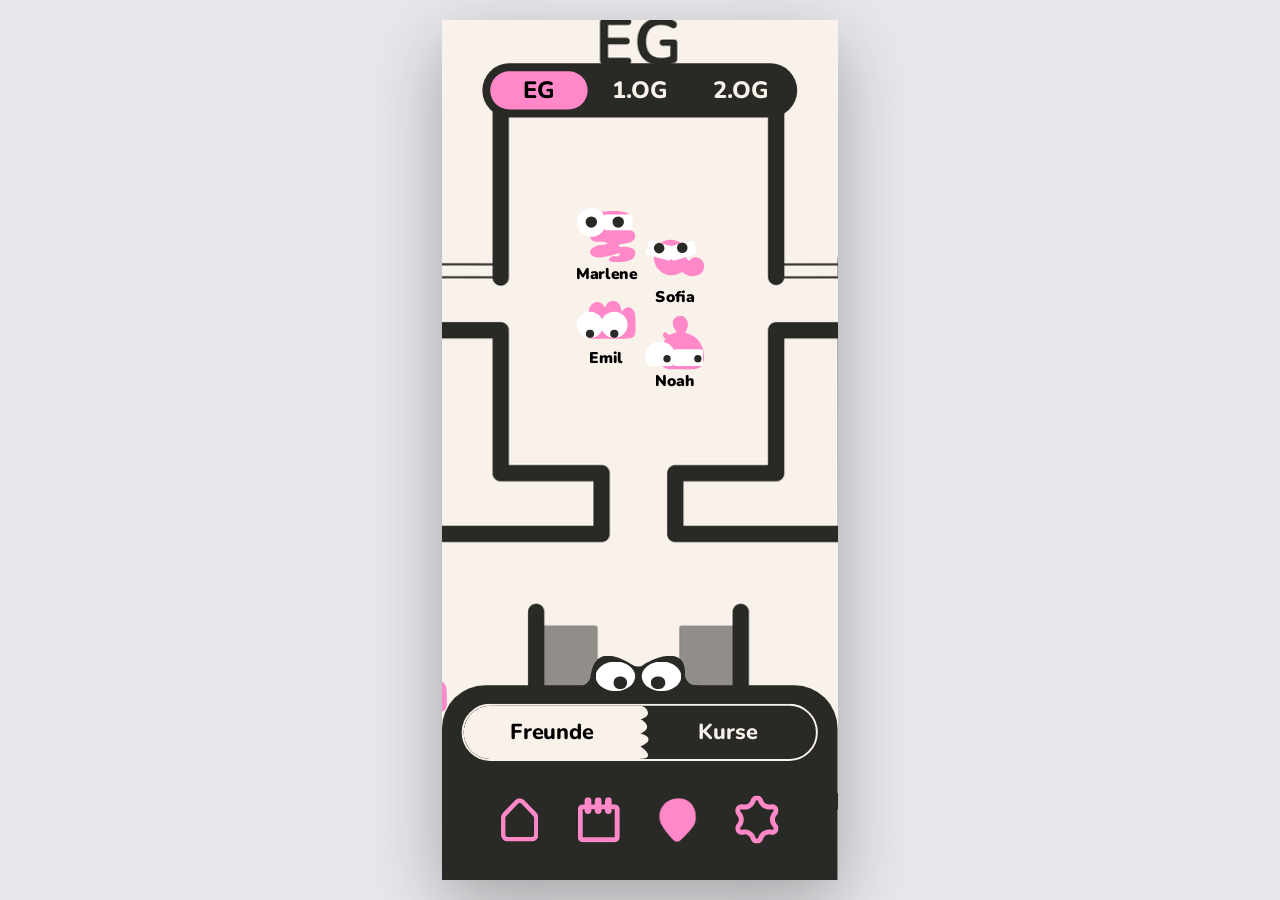
==== commit 4834d213: "Update settings styles and assets for improved UI - Updated version numbers for settings.css in mult" ====
--- a/web/map.html
+++ b/web/map.html
@@ -9,7 +9,7 @@
   <link href="https://fonts.googleapis.com/css2?family=Nunito:wght@300;400;500;600;700;800;900&display=swap" rel="stylesheet">
   <link rel="stylesheet" href="styles.css?v=16">
   <link rel="stylesheet" href="stundenplan.css?v=41">
-  <link rel="stylesheet" href="map.css?v=25">
+  <link rel="stylesheet" href="map.css?v=33">
 </head>
 <body>
   <div class="phone-stage">
@@ -218,21 +218,17 @@
           </div>
         </div>
       </div>
+      <!-- Dims only the map itself when the monster card is open — a sibling
+           of .map-canvas (not a transformed descendant), confined to the
+           viewport's own stacking level (z-index:0) so the floor toggle (2)
+           and bottom sheet (3) stay undimmed, painted on top of it. -->
+      <div class="map-monster-dim" id="mapMonsterDim"></div>
     </div>
 
     <!-- ===================== FLOOR SELECTOR (EG / 1.OG / 2.OG) ===================== -->
     <div class="map-floor-toggle" data-active="EG">
-      <div class="map-floor-toggle__eyes">
-        <img class="mft-eyes__white" src="assets/toggle_eyes_vector.svg" alt="">
-        <img class="mft-eyes__head" src="assets/toggle_eyes_group.svg" alt="">
-        <img class="mft-eyes__pupil mft-eyes__pupil--l" src="assets/toggle_eyes_pupil_l.svg" alt="">
-        <img class="mft-eyes__pupil mft-eyes__pupil--r" src="assets/toggle_eyes_pupil_r.svg" alt="">
-        <!-- 2.OG uses a dedicated, slightly narrower face (Figma node 1203:7638)
-             so it doesn't overhang the toggle's right edge — swapped in only for
-             that state; the four layers above are hidden then. -->
-        <img class="mft-eyes__face-2og" src="assets/toggle_eyes_2og.svg" alt="">
-      </div>
       <div class="map-floor-toggle__pill">
+        <div class="map-floor-toggle__highlight" id="floorToggleHighlight"></div>
         <button class="map-floor-toggle__seg is-active" data-floor="EG" type="button">EG</button>
         <button class="map-floor-toggle__seg" data-floor="1.OG" type="button">1.OG</button>
         <button class="map-floor-toggle__seg" data-floor="2.OG" type="button">2.OG</button>
@@ -244,7 +240,15 @@
          above its top edge without being clipped; .map-sheet__inner is the
          part that actually collapses/expands (drag or tap the handle). -->
     <div class="map-sheet is-collapsed" id="mapSheet">
-      <button class="map-sheet__peek" id="sheetPeekBtn" aria-label="Expand or collapse — drag or tap"><img src="assets/sheet_peek_figur.svg" alt=""></button>
+      <!-- Eyes built from assets/toggle_eyes_*.svg (formerly also used on the
+           floor toggle above, since removed there), scaled up 30% for the
+           sheet handle instead of the old distorted sheet_peek_figur.svg. -->
+      <button class="map-sheet__peek" id="sheetPeekBtn" aria-label="Expand or collapse — drag or tap">
+        <img class="msp-eyes__body" src="assets/toggle_eyes_vector.svg" alt="">
+        <img class="msp-eyes__head" src="assets/toggle_eyes_group.svg" alt="">
+        <img class="msp-eyes__pupil msp-eyes__pupil--l" src="assets/toggle_eyes_pupil_l.svg" alt="">
+        <img class="msp-eyes__pupil msp-eyes__pupil--r" src="assets/toggle_eyes_pupil_r.svg" alt="">
+      </button>
 
       <div class="map-sheet__inner" id="mapSheetInner">
       <div class="map-sheet__toggle">
@@ -293,6 +297,23 @@
       </nav>
       </div>
     </div>
+
+    <!-- ================= MONSTER CARD OVERLAY ================= -->
+    <!-- Opens when a marker on the map is tapped; adapted per-friend from the
+         pink pill card built in Figma (node 2229:8243, "Paul Card Horizontal").
+         Sits above everything (transparent — the actual dimming is
+         .map-monster-dim, scoped to just the map) purely so a tap anywhere
+         outside the card, including over the sheet/nav/floor toggle, closes it. -->
+    <div class="map-monster-overlay" id="mapMonsterOverlay" hidden>
+      <div class="map-monster-card">
+        <div class="map-monster-card__left">
+          <img class="map-monster-card__figur" id="monsterCardFigur" src="" alt="">
+          <p class="map-monster-card__name" id="monsterCardName"></p>
+        </div>
+        <div class="map-monster-card__divider"></div>
+        <p class="map-monster-card__info" id="monsterCardInfo"></p>
+      </div>
+    </div>
   </div>
   </div>
 
@@ -331,6 +352,11 @@
       var EDGE_MARGIN = 0.3;
 
       var scale = 1, minScale = 1, maxScale = 1, x = 0, y = 0;
+      // The zoom level the map opens at (set in initScale). Reference point
+      // for panToMarkerAnimated below: it zooms IN to this level if the user
+      // is more zoomed out than it, but never zooms back OUT past whatever
+      // level the user is already at.
+      var defaultScale = 1;
 
       function clamp(v, lo, hi) { return Math.max(lo, Math.min(hi, v)); }
 
@@ -382,6 +408,7 @@
         minScale = coverScale / (1 + EDGE_MARGIN);
         maxScale = coverScale * 4;
         scale = coverScale * 1.6;
+        defaultScale = scale;
         // center on the middle of the map
         x = vw / 2 - (NATURAL_W * scale) / 2;
         y = vh / 2 - (NATURAL_H * scale) / 2;
@@ -487,6 +514,88 @@
           y = viewport.clientHeight / 2 - targetY * scale;
           constrain();
           render();
+        },
+        // Pans (map moves, not the marker) so the given friend's marker ends
+        // up horizontally centered and vertically in the top third of the
+        // viewport, zooming IN to defaultScale if the user is currently more
+        // zoomed out than that (never zooms back out if they're already
+        // zoomed in further), then calls back — used to settle the map on a
+        // monster before its card opens, instead of popping the card up
+        // immediately.
+        panToMarkerAnimated: function (name, callback, duration) {
+          duration = duration || 500;
+          var marker = Array.from(document.querySelectorAll('.map-marker')).find(function (node) {
+            return node.getAttribute('data-friend') === name;
+          });
+          if (!marker) { if (callback) callback(); return; }
+          var leftPct = parseFloat(marker.style.left || '0');
+          var topPct = parseFloat(marker.style.top || '0');
+          var targetMapX = (leftPct / 100) * NATURAL_W;
+          var targetMapY = (topPct / 100) * NATURAL_H;
+          var vw = viewport.clientWidth, vh = viewport.clientHeight;
+          // Center of the top third band (not the 1/3 boundary line itself).
+          var targetScreenX = vw / 2, targetScreenY = vh / 6;
+
+          var targetScale = Math.max(scale, defaultScale);
+          var targetX = targetScreenX - targetMapX * targetScale;
+          var targetY = targetScreenY - targetMapY * targetScale;
+
+          // Clamp against the same bounds constrain() uses (computed for the
+          // TARGET scale), so the animation never aims for a pan position
+          // that would immediately get snapped back after landing.
+          var w = NATURAL_W * targetScale, h = NATURAL_H * targetScale;
+          var marginX = w * EDGE_MARGIN, marginY = h * EDGE_MARGIN;
+          var minX = Math.min(0, vw - w) - marginX, maxX = Math.max(0, vw - w) + marginX;
+          var minY = Math.min(0, vh - h) - marginY, maxY = Math.max(0, vh - h) + marginY;
+          targetX = clamp(targetX, minX, maxX);
+          targetY = clamp(targetY, minY, maxY);
+
+          var startX = x, startY = y, startScale = scale, startTime = null;
+          function step(ts) {
+            if (!startTime) startTime = ts;
+            var t = Math.min(1, (ts - startTime) / duration);
+            var eased = 1 - Math.pow(1 - t, 3); // ease-out cubic
+            scale = startScale + (targetScale - startScale) * eased;
+            x = startX + (targetX - startX) * eased;
+            y = startY + (targetY - startY) * eased;
+            render();
+            if (t < 1) requestAnimationFrame(step);
+            else if (callback) callback();
+          }
+          requestAnimationFrame(step);
+        },
+        // Tapping a cluster badge (too zoomed out to show individual
+        // monsters) zooms in on that group — centered, no card opens. Target
+        // scale is defaultScale, comfortably past the ~20% zoomPercent
+        // threshold where clusters dissolve back into individual markers.
+        zoomToClusterAnimated: function (leftPct, topPct, duration) {
+          duration = duration || 500;
+          var targetMapX = (leftPct / 100) * NATURAL_W;
+          var targetMapY = (topPct / 100) * NATURAL_H;
+          var vw = viewport.clientWidth, vh = viewport.clientHeight;
+          var targetScale = Math.max(scale, defaultScale);
+          var targetX = vw / 2 - targetMapX * targetScale;
+          var targetY = vh / 2 - targetMapY * targetScale;
+
+          var w = NATURAL_W * targetScale, h = NATURAL_H * targetScale;
+          var marginX = w * EDGE_MARGIN, marginY = h * EDGE_MARGIN;
+          var minX = Math.min(0, vw - w) - marginX, maxX = Math.max(0, vw - w) + marginX;
+          var minY = Math.min(0, vh - h) - marginY, maxY = Math.max(0, vh - h) + marginY;
+          targetX = clamp(targetX, minX, maxX);
+          targetY = clamp(targetY, minY, maxY);
+
+          var startX = x, startY = y, startScale = scale, startTime = null;
+          function step(ts) {
+            if (!startTime) startTime = ts;
+            var t = Math.min(1, (ts - startTime) / duration);
+            var eased = 1 - Math.pow(1 - t, 3);
+            scale = startScale + (targetScale - startScale) * eased;
+            x = startX + (targetX - startX) * eased;
+            y = startY + (targetY - startY) * eased;
+            render();
+            if (t < 1) requestAnimationFrame(step);
+          }
+          requestAnimationFrame(step);
         }
       };
     })();
@@ -500,17 +609,17 @@
       };
       var segs = document.querySelectorAll('.map-floor-toggle__seg');
       var friends = [
-        { name: 'Emil', room: '0.012', monster: 'friend_monster_1.svg', bubbleLeft: 47, namePad: 36, top: 0, markerLeft: '47.62%', markerTop: '38.58%' },
-        { name: 'Yasira', room: '1.104', monster: 'friend_monster_3.svg', bubbleLeft: 57, namePad: 26, top: 0, markerLeft: '37.19%', markerTop: '66.43%' },
-        { name: 'Jonas', room: '2.007', monster: 'friend_monster_6.svg', bubbleLeft: 47, namePad: 36, top: 0, markerLeft: '40.38%', markerTop: '65.69%' },
-        { name: 'Lena', room: '0.220', monster: 'friend_monster_8.svg', bubbleLeft: 32, namePad: 51, top: -6, markerLeft: '38.56%', markerTop: '60.24%' },
-        { name: 'Theo', room: '1.019', monster: 'friend_monster_2.svg', bubbleLeft: 47, namePad: 36, top: -2, markerLeft: '35.22%', markerTop: '50.75%' },
-        { name: 'Marlene', room: '2.113', monster: 'friend_monster_9.svg', bubbleLeft: 47, namePad: 36, top: -7, markerLeft: '47.62%', markerTop: '32.38%' },
-        { name: 'Noah', room: '0.305', monster: 'friend_monster_4.svg', bubbleLeft: 47, namePad: 36, top: -6, markerLeft: '50.24%', markerTop: '40.19%' },
-        { name: 'Sofia', room: '1.220', monster: 'friend_monster_7.svg', bubbleLeft: 47, namePad: 36, top: 1, markerLeft: '50.23%', markerTop: '34.04%' },
-        { name: 'Ben', room: '2.014', monster: 'friend_monster_1.svg', bubbleLeft: 47, namePad: 36, top: 0, markerLeft: '7.66%', markerTop: '32.96%' },
-        { name: 'Mara', room: '0.118', monster: 'friend_monster_3.svg', bubbleLeft: 57, namePad: 26, top: 0, markerLeft: '10.48%', markerTop: '33.17%' },
-        { name: 'Nina', room: '1.205', monster: 'friend_monster_4.svg', bubbleLeft: 47, namePad: 36, top: -6, markerLeft: '13.29%', markerTop: '32.84%' }
+        { name: 'Emil', room: '0.012', monster: 'friend_monster_1.svg', bubbleLeft: 47, namePad: 36, top: 0, markerLeft: '47.62%', markerTop: '38.58%', course: 'Interface Design', time: '09:00 - 10:30' },
+        { name: 'Yasira', room: '1.104', monster: 'friend_monster_3.svg', bubbleLeft: 57, namePad: 26, top: 0, markerLeft: '37.19%', markerTop: '66.43%', course: 'Prototyping', time: '08:30 - 10:00' },
+        { name: 'Jonas', room: '2.007', monster: 'friend_monster_6.svg', bubbleLeft: 47, namePad: 36, top: 0, markerLeft: '40.38%', markerTop: '65.69%', course: 'Modelbau', time: '09:00 - 12:00' },
+        { name: 'Lena', room: '0.220', monster: 'friend_monster_8.svg', bubbleLeft: 32, namePad: 51, top: -6, markerLeft: '38.56%', markerTop: '60.24%', course: 'Illustration', time: '09:30 - 11:00' },
+        { name: 'Theo', room: '1.019', monster: 'friend_monster_2.svg', bubbleLeft: 47, namePad: 36, top: -2, markerLeft: '35.22%', markerTop: '50.75%', course: 'Motion Design', time: '10:00 - 11:30' },
+        { name: 'Marlene', room: '2.113', monster: 'friend_monster_9.svg', bubbleLeft: 47, namePad: 36, top: -7, markerLeft: '47.62%', markerTop: '32.38%', course: 'UX Research', time: '08:00 - 09:30' },
+        { name: 'Noah', room: '0.305', monster: 'friend_monster_4.svg', bubbleLeft: 47, namePad: 36, top: -6, markerLeft: '50.24%', markerTop: '40.19%', course: 'Ergonomie', time: '10:15 - 11:45' },
+        { name: 'Sofia', room: '1.220', monster: 'friend_monster_7.svg', bubbleLeft: 47, namePad: 36, top: 1, markerLeft: '50.23%', markerTop: '34.04%', course: 'Fotografie', time: '14:00 - 15:30' },
+        { name: 'Ben', room: '2.014', monster: 'friend_monster_1.svg', bubbleLeft: 47, namePad: 36, top: 0, markerLeft: '7.66%', markerTop: '32.96%', course: 'Statistik', time: '15:00 - 16:30' },
+        { name: 'Mara', room: '0.118', monster: 'friend_monster_3.svg', bubbleLeft: 57, namePad: 26, top: 0, markerLeft: '10.48%', markerTop: '33.17%', course: 'Design Systems', time: '11:30 - 13:00' },
+        { name: 'Nina', room: '1.205', monster: 'friend_monster_4.svg', bubbleLeft: 47, namePad: 36, top: -6, markerLeft: '13.29%', markerTop: '32.84%', course: 'Keramik', time: '14:30 - 16:00' }
       ];
       var listHost = document.getElementById('sheetFriendsList');
       var markers = Array.from(document.querySelectorAll('.map-marker'));
@@ -538,7 +647,15 @@
           listHost.querySelectorAll('.sp-friend-row').forEach(function (row) {
             row.addEventListener('click', function () {
               var friendName = row.getAttribute('data-friend');
-              if (window.mapControls && window.mapControls.focusMarker) window.mapControls.focusMarker(friendName);
+              // Collapse the pull-up sheet out of the way while the map pans
+              // smoothly to that friend's monster (same eased animation as
+              // tapping the marker directly — just without opening its card).
+              if (window.mapSheetControls && window.mapSheetControls.collapse) window.mapSheetControls.collapse();
+              if (window.mapControls && window.mapControls.panToMarkerAnimated) {
+                window.mapControls.panToMarkerAnimated(friendName, null, 500);
+              } else if (window.mapControls && window.mapControls.focusMarker) {
+                window.mapControls.focusMarker(friendName);
+              }
             });
           });
         }
@@ -564,9 +681,21 @@
         });
       }
 
+      var floorHighlight = document.getElementById('floorToggleHighlight');
+      function positionFloorHighlight(seg) {
+        if (!floorHighlight || !seg) return;
+        floorHighlight.style.width = seg.offsetWidth + 'px';
+        floorHighlight.style.transform = 'translateX(' + seg.offsetLeft + 'px)';
+      }
+      // Set the initial position immediately, with no slide-in on page load.
+      floorHighlight.style.transition = 'none';
+      positionFloorHighlight(document.querySelector('.map-floor-toggle__seg.is-active'));
+      requestAnimationFrame(function () { floorHighlight.style.transition = ''; });
+
       segs.forEach(function (seg) {
         seg.addEventListener('click', function () {
           segs.forEach(function (s) { s.classList.toggle('is-active', s === seg); });
+          positionFloorHighlight(seg);
           var floor = seg.getAttribute('data-floor');
           document.querySelector('.map-floor-toggle').setAttribute('data-active', floor);
           window.mapControls.setFloor(FLOOR_IMAGES[floor], floor + ' floor plan');
@@ -575,6 +704,71 @@
       });
 
       renderFriendMapState();
+
+      // ===================== Monster card overlay =====================
+      // Tapping a marker opens a centered pink pill card (matches Figma
+      // "Paul Card", node 2221:8245) adapted with that friend's own
+      // monster icon, name, and current course/time/room.
+      var overlay = document.getElementById('mapMonsterOverlay');
+      var overlayFigur = document.getElementById('monsterCardFigur');
+      var overlayName = document.getElementById('monsterCardName');
+      var overlayInfo = document.getElementById('monsterCardInfo');
+      var overlayCard = overlay.querySelector('.map-monster-card');
+      var mapDim = document.getElementById('mapMonsterDim');
+
+      function openMonsterCard(friend) {
+        // The plain friend_monster_N.svg defaults its body fill to pink (for
+        // use on dark/cream backgrounds elsewhere); on this pink card that
+        // makes the body invisible, so use the dark-body variant here.
+        overlayFigur.src = 'assets/' + friend.monster.replace('.svg', '_dark.svg');
+        overlayFigur.alt = friend.name;
+        overlayName.textContent = friend.name;
+        overlayInfo.innerHTML = friend.course + '<br>' + friend.time + '<br>' + friend.room;
+        overlay.hidden = false;
+        // rAF so the browser paints the hidden->visible state change first,
+        // letting the is-open transition actually animate instead of
+        // snapping straight to its end state.
+        requestAnimationFrame(function () {
+          overlay.classList.add('is-open');
+          mapDim.classList.add('is-open');
+        });
+      }
+      function closeMonsterCard() {
+        overlay.classList.remove('is-open');
+        mapDim.classList.remove('is-open');
+        window.setTimeout(function () { overlay.hidden = true; }, 250);
+      }
+
+      // Delegated so it keeps working after renderFriendMapState() rebuilds
+      // marker innerHTML on every floor switch. Settles the map on the
+      // tapped monster first (pan only — map moves, not the card), then
+      // opens the card; pan (500ms) + card-open (250ms) stays under 1s total.
+      document.getElementById('mapViewport').addEventListener('click', function (e) {
+        // Too zoomed out to show individual monsters: tapping the grouped
+        // badge just zooms in on that group — no card opens.
+        var cluster = e.target.closest('.map-cluster');
+        if (cluster) {
+          var leftPct = parseFloat(cluster.style.left || '0');
+          var topPct = parseFloat(cluster.style.top || '0');
+          if (window.mapControls && window.mapControls.zoomToClusterAnimated) {
+            window.mapControls.zoomToClusterAnimated(leftPct, topPct, 500);
+          }
+          return;
+        }
+        var marker = e.target.closest('.map-marker');
+        if (!marker) return;
+        var friend = friends.find(function (f) { return f.name === marker.getAttribute('data-friend'); });
+        if (!friend) return;
+        if (window.mapControls && window.mapControls.panToMarkerAnimated) {
+          window.mapControls.panToMarkerAnimated(friend.name, function () { openMonsterCard(friend); }, 500);
+        } else {
+          openMonsterCard(friend);
+        }
+      });
+
+      overlay.addEventListener('click', function (e) {
+        if (!overlayCard.contains(e.target)) closeMonsterCard();
+      });
     })();
 
     // ===================== Bottom sheet: Freunde / Kurse toggle =====================
@@ -682,6 +876,12 @@
       peek.addEventListener('pointermove', onPointerMove);
       peek.addEventListener('pointerup', onPointerUp);
       peek.addEventListener('pointercancel', onPointerUp);
+
+      // Exposed so tapping a friend row in the sheet's own scrollable list
+      // can collapse it (same smooth settle() used for drag/tap-to-close).
+      window.mapSheetControls = {
+        collapse: function () { settle(true); }
+      };
     })();
 
     // ===================== Bottom nav: bounce feedback =====================
--- a/web/stundenplan.css
+++ b/web/stundenplan.css
@@ -142,10 +142,13 @@
 .sp-course__time{ margin:0; font-family:var(--font); font-weight:500; font-size:19px; color:var(--dark); white-space:nowrap; text-align:right; flex-shrink:0; }
 
 /* ---------------------- people row (character figures) ---------------------- */
-.sp-course__people{ display:flex; flex-wrap:wrap; gap:6px 6px; width:336px; margin:0 auto; padding:2px 0 40px; align-items:flex-start; flex-shrink:0; justify-content:flex-start; }
-.sp-course__person{ display:flex; flex-direction:column; align-items:center; justify-content:flex-end; height:60px; width:58px; padding:0 2px; box-sizing:border-box; flex:none; }
-.sp-course__person-figure{ width:48px; height:32px; display:block; object-fit:contain; }
-.sp-course__person-name{ margin:2px 0 0 0; font-family:var(--font); font-weight:400; font-size:14.95px; color:var(--dark); white-space:nowrap; line-height:1; }
+/* Sized so 5 always fit per row within the panel's own padded width (100%,
+   not the old fixed 336px) — figure/name are ~35% bigger than before, so the
+   column also grew (58→66px) and the gap shrank (6→3px) to keep 5 fitting. */
+.sp-course__people{ display:flex; flex-wrap:wrap; gap:8px 3px; width:100%; padding:2px 0 40px; align-items:flex-start; flex-shrink:0; justify-content:flex-start; }
+.sp-course__person{ display:flex; flex-direction:column; align-items:center; justify-content:flex-end; height:81px; width:66px; padding:0 1px; box-sizing:border-box; flex:none; }
+.sp-course__person-figure{ width:64px; height:43px; display:block; object-fit:contain; }
+.sp-course__person-name{ margin:2px 0 0 0; font-family:var(--font); font-weight:400; font-size:20px; color:var(--dark); white-space:normal; text-align:center; line-height:1.05; }
 
 /* ===================== TAB OVERLAY (eyes + pill + label) ===================== */
 .sp-tab-overlay{ position:absolute; top:0; left:0; width:100%; height:0; pointer-events:none; }
--- a/web/map.css
+++ b/web/map.css
@@ -50,6 +50,8 @@
   display:flex;
   flex-direction:column;
   align-items:center;
+  pointer-events:auto;
+  cursor:pointer;
   transform:scale(calc(1 / var(--map-zoom, 1))) scale(1.2);
   transform-origin:top left;
   /* Own compositing layer, isolated from .map-canvas's. Without this, the
@@ -86,14 +88,21 @@
 .map-marker{ opacity:1; transition:opacity .5s ease; }
 .map-cluster{ opacity:0; transition:opacity .5s ease; position:absolute; pointer-events:none; transform:translate(-50%, -50%); }
 .map-canvas.is-zoomed-out .map-marker{ opacity:0; }
+.map-canvas.is-zoomed-out .map-marker__inner{ pointer-events:none; }
 .map-canvas.is-zoomed-out .map-cluster{ opacity:1; }
 .map-cluster__inner{
   position:relative;
   width:56px; height:56px;
+  pointer-events:none;
+  cursor:pointer;
   transform:scale(calc(1 / var(--map-zoom, 1)));
   transform-origin:center center;
   will-change:transform;   /* same layer-isolation fix as .map-marker__inner */
 }
+/* Clusters sit later in the DOM (painted on top of markers) even while
+   invisible at higher zoom — only accept clicks while actually shown, so an
+   invisible cluster badge never swallows a tap meant for a marker beneath it. */
+.map-canvas.is-zoomed-out .map-cluster__inner{ pointer-events:auto; }
 .map-cluster__circle{ position:absolute; inset:0; width:100%; height:100%; display:block; }
 .map-cluster__count{
   position:absolute; inset:0;
@@ -114,56 +123,15 @@
   top:43.5px;
   left:41px;
   width:320px;
-  height:78px;
+  height:55px;
   z-index:2;
 }
-/* z-index:2 lifts the face ABOVE the pill (fixes the eyes being clipped by the
-   dark pill painting over them). The whole group slides to sit over the active
-   segment — steps measured from the three Figma states (EG/1.OG/2.OG). */
-.map-floor-toggle__eyes{
-  position:absolute; top:0; left:0; width:320px; height:30px; pointer-events:none;
-  z-index:2;
-  transition:transform .35s cubic-bezier(.4,0,.2,1);
-}
-.map-floor-toggle[data-active="1.OG"] .map-floor-toggle__eyes{ transform:translateX(105px); }
-.map-floor-toggle[data-active="2.OG"] .map-floor-toggle__eyes{ transform:translateX(209px); }
-@media (prefers-reduced-motion: reduce){
-  .map-floor-toggle__eyes{ transition:none; }
-}
-/* 1.OG: face centered, no corner is near it — both fully rounded (Figma: 9999). */
-.map-floor-toggle[data-active="1.OG"] .map-floor-toggle__pill{ border-radius:30px; }
-/* 2.OG: face over the right corner — that corner flattens instead of the left. */
-.map-floor-toggle[data-active="2.OG"] .map-floor-toggle__pill{ border-radius:30px 18px 30px 30px; }
-@media (prefers-reduced-motion: reduce){
-  .map-floor-toggle__pill{ transition:none; }
-}
-.mft-eyes__white{ position:absolute; left:12px; top:0; width:92.074px; height:29.939px; display:block; }
-.mft-eyes__head{ position:absolute; left:23.18px; top:4.78px; width:67.086px; height:23.294px; display:block; }
-.mft-eyes__pupil{ position:absolute; top:15.96px; width:11.181px; height:10.249px; display:block; }
-.mft-eyes__pupil--l{ left:37.16px; }
-.mft-eyes__pupil--r{ left:66.97px; }
-
-/* 2.OG-only face (dedicated Figma shape, ~4.7px narrower) — hidden by default;
-   swapped in for the 2.OG state below. Position is the Figma-measured symbol
-   offset (222.5, 1.2) minus the 209px translateX already on the container, so
-   it lands in the same final spot once that transform is applied. */
-.mft-eyes__face-2og{ position:absolute; left:13.5px; top:1.2px; width:87.4px; height:28.7px; display:none; }
-.map-floor-toggle[data-active="2.OG"] .mft-eyes__white,
-.map-floor-toggle[data-active="2.OG"] .mft-eyes__head,
-.map-floor-toggle[data-active="2.OG"] .mft-eyes__pupil{ display:none; }
-.map-floor-toggle[data-active="2.OG"] .mft-eyes__face-2og{ display:block; }
-
 .map-floor-toggle__pill{
   position:absolute;
-  top:23px; left:0;
+  top:0; left:0;
   width:320px; height:55px;
   background:var(--dark);
-  /* corner nearest the face flattens (18px) to blend with it; the far corners
-     stay fully rounded (30px). Centered (1.OG) has no near corner, so all four
-     go fully round (9999 in Figma — 30px reads the same at this size). Default
-     here is EG's shape (top-left flat); the other two states override below. */
-  border-radius:18px 30px 30px 30px;
-  transition:border-radius .35s cubic-bezier(.4,0,.2,1);
+  border-radius:30px;
   display:flex;
   gap:4px;
   align-items:center;
@@ -171,7 +139,22 @@
   padding:8px;
   box-sizing:border-box;
 }
+/* Shared pink pill that slides between segments (translateX, set by JS from
+   the active segment's measured offset/width) instead of each button
+   toggling its own background — that jumped instantly with no animation. */
+.map-floor-toggle__highlight{
+  position:absolute;
+  top:8px; bottom:8px; left:0;
+  width:0;
+  background:var(--pink);
+  border-radius:9999px;
+  transition:transform .35s cubic-bezier(.4,0,.2,1);
+}
+@media (prefers-reduced-motion: reduce){
+  .map-floor-toggle__highlight{ transition:none; }
+}
 .map-floor-toggle__seg{
+  position:relative;
   flex:1; height:100%;
   border:0; background:none;
   border-radius:9999px;
@@ -180,7 +163,7 @@
   cursor:pointer;
   display:flex; align-items:center; justify-content:center;
 }
-.map-floor-toggle__seg.is-active{ background:var(--pink); color:#000; }
+.map-floor-toggle__seg.is-active{ color:#000; }
 
 /* ============================ BOTTOM SHEET ============================ */
 /* The nav bar lives INSIDE this sheet as its own flex child (see
@@ -226,18 +209,25 @@
    on max-height clipping (which would show a sliver of the top row). */
 .map-sheet.is-collapsed .map-sheet__body{ display:none; }
 
+/* Same face as the floor toggle (assets/toggle_eyes_*.svg — dark blob body +
+   white eyes + 2 pupils), natural proportions (92.074 x 29.939) scaled up
+   30% (119.7 x 38.92). top:-30px keeps the same ~23% overlap ratio the eyes
+   have sinking into the floor-toggle pill (7px of 29.939 there), so ~9px of
+   the taller scaled-up face here sinks below the sheet's own top edge. */
 .map-sheet__peek{
   position:absolute;
-  top:-59px; left:50%;
+  top:-30px; left:50%;
   transform:translateX(-50%);
-  /* narrower than the art's natural 178:66 so the face squashes horizontally —
-     eyes pushed closer together (preserveAspectRatio="none" on the SVG). */
-  width:110px; height:66px;
+  width:119.7px; height:38.92px;
   padding:0; border:0; background:none; cursor:grab;
   touch-action:none;
 }
 .map-sheet__peek:active{ cursor:grabbing; }
-.map-sheet__peek img{ display:block; width:100%; height:100%; pointer-events:none; }
+.msp-eyes__body{ position:absolute; left:0; top:0; width:119.7px; height:38.92px; display:block; pointer-events:none; }
+.msp-eyes__head{ position:absolute; left:14.53px; top:6.21px; width:87.21px; height:30.28px; display:block; pointer-events:none; }
+.msp-eyes__pupil{ position:absolute; top:20.75px; width:14.54px; height:13.32px; display:block; pointer-events:none; }
+.msp-eyes__pupil--l{ left:32.71px; }
+.msp-eyes__pupil--r{ left:71.46px; }
 
 .map-sheet__toggle{
   position:relative;
@@ -383,3 +373,51 @@
 .map-sheet__nav-btn:nth-child(2) img{ width:43px; height:46px; }
 .map-sheet__nav-btn:nth-child(3) img{ width:37px; height:44px; }
 .map-sheet__nav-btn:nth-child(4) img{ width:44px; height:49px; }
+
+/* ===================== MONSTER CARD OVERLAY ===================== */
+/* Opens centered over the map when a friend marker is tapped. Card matches
+   Figma "Paul Card Horizontal" (node 2229:8243): pink pill, monster figure
+   stacked above the name on the left, a vertical divider, then
+   course/time/room stacked on the right. Name/figure/info swap per the
+   clicked friend. */
+/* Dims only the map — see .map-monster-dim, a child of #mapViewport so it's
+   confined to that stacking level (z-index:0), below the floor toggle (2)
+   and bottom sheet (3), which stay undimmed. */
+.map-monster-dim{
+  position:absolute; inset:0;
+  background:rgba(41,41,37,0.55);
+  opacity:0;
+  pointer-events:none;
+  transition:opacity .25s ease;
+}
+.map-monster-dim.is-open{ opacity:1; }
+/* Transparent — sits above everything (including the sheet/nav/floor toggle)
+   purely so a tap anywhere outside the card closes it. The actual dimming
+   is handled by .map-monster-dim above. */
+.map-monster-overlay{
+  position:absolute; inset:0;
+  z-index:60;
+  display:flex; align-items:center; justify-content:center;
+}
+.map-monster-overlay[hidden]{ display:none; }
+.map-monster-card{
+  position:relative;
+  min-width:322px; max-width:400px;
+  border-radius:31px;
+  background:var(--pink);
+  display:flex; flex-direction:row; align-items:stretch;
+  gap:19px;
+  padding:16px 20px 16px 13px;
+  box-sizing:border-box;
+  transform:scale(.85); opacity:0;
+  transition:transform .25s cubic-bezier(.34,1.56,.64,1), opacity .2s ease;
+}
+.map-monster-overlay.is-open .map-monster-card{ transform:scale(1); opacity:1; }
+.map-monster-card__left{ display:flex; flex-direction:column; align-items:flex-start; justify-content:space-between; flex-shrink:0; }
+.map-monster-card__figur{ width:61px; height:46px; object-fit:contain; display:block; }
+.map-monster-card__name{ margin:14px 0 0; font-family:var(--font); font-weight:800; font-size:28px; color:var(--dark); white-space:nowrap; }
+.map-monster-card__divider{ width:4px; align-self:stretch; background:var(--dark); border-radius:2px; flex-shrink:0; }
+.map-monster-card__info{ margin:0; font-family:var(--font); font-weight:700; font-size:24px; color:var(--dark); text-align:left; line-height:1.35; align-self:center; }
+@media (prefers-reduced-motion: reduce){
+  .map-monster-dim, .map-monster-card{ transition:none; }
+}
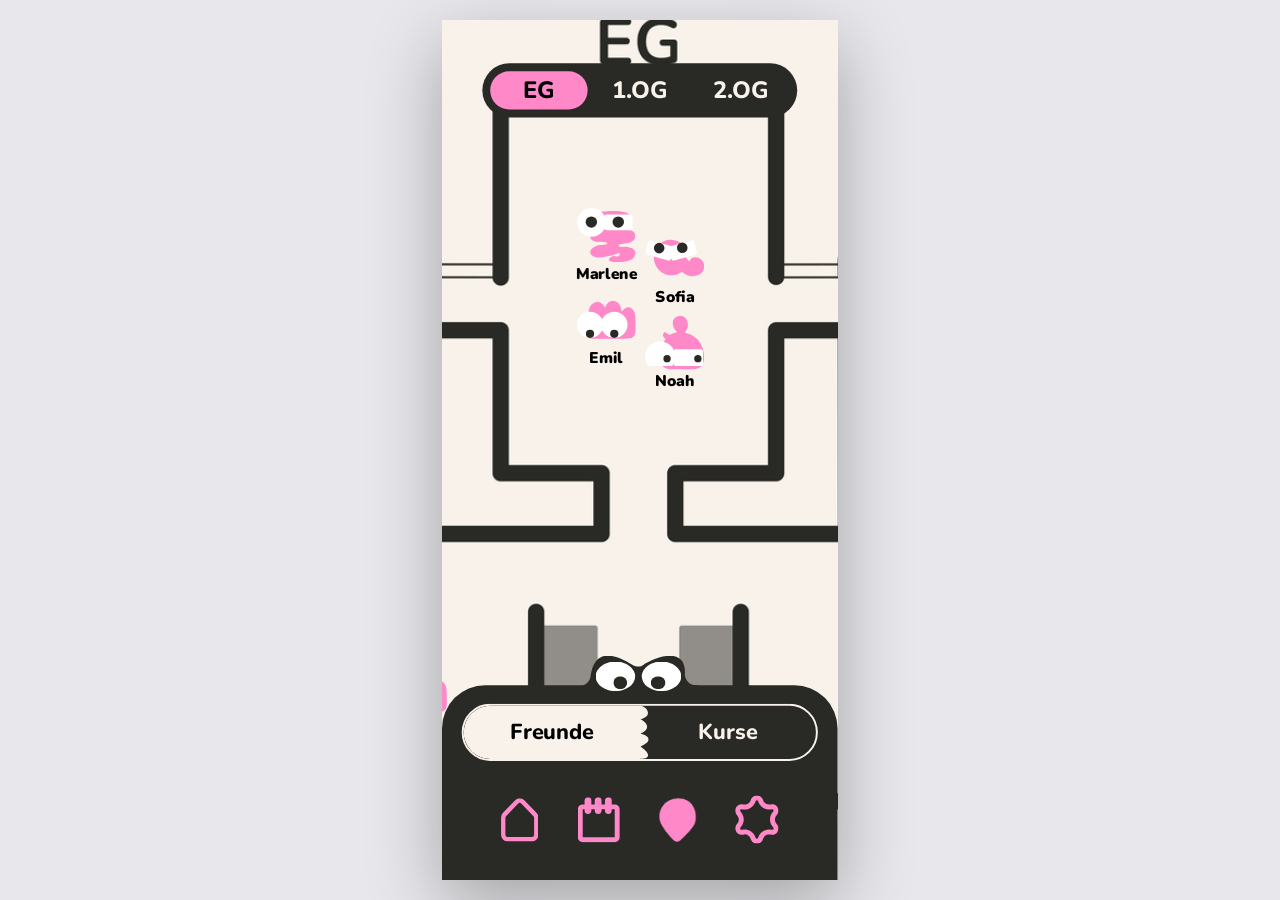
==== commit 5f41e864: "feat: update text content and styles across multiple pages; improve clarity and consistency" ====
--- a/web/map.html
+++ b/web/map.html
@@ -8,7 +8,7 @@
   <link rel="preconnect" href="https://fonts.gstatic.com" crossorigin>
   <link href="https://fonts.googleapis.com/css2?family=Nunito:wght@300;400;500;600;700;800;900&display=swap" rel="stylesheet">
   <link rel="stylesheet" href="styles.css?v=16">
-  <link rel="stylesheet" href="stundenplan.css?v=41">
+  <link rel="stylesheet" href="stundenplan.css?v=42">
   <link rel="stylesheet" href="map.css?v=33">
 </head>
 <body>
--- a/web/stundenplan.css
+++ b/web/stundenplan.css
@@ -162,14 +162,19 @@
 /* Mouth (the dark pill holding the label), exported from Figma's Ellipse 169.
    Position/size are the Figma bounds relative to the card's top-left. */
 .sp-tab-overlay__pill{ position:absolute; left:8.4px; top:10.8px; width:167.6px; height:48.2px; display:block; }
+/* Positioned/sized to match .sp-tab-overlay__pill exactly (not a hand-tuned
+   left/top for one specific string's width) and centered via flex, so any
+   label text — regardless of length — lands centered in the pill instead of
+   only looking right for whatever word it was originally tuned for. */
 .sp-tab-overlay__label{
-  position:absolute; left:18px; top:19px; margin:0;
+  position:absolute; left:8.4px; top:10.8px; width:167.6px; height:48.2px; margin:0;
+  display:flex; align-items:center; justify-content:center;
   font-family:var(--font); font-weight:800; font-size:24px; color:var(--cream); white-space:nowrap;
 }
 
 /* socials tab: overlay mirrored to the right side */
 .sp-tab-overlay__pill--socials{ left:242.5px; top:13.7px; width:121px; height:45.3px; }
-.sp-tab-overlay__label--socials{ left:267.5px; top:16px; }
+.sp-tab-overlay__label--socials{ left:242.5px; top:13.7px; width:121px; height:45.3px; }
 
 /* ============================ SEARCH BAR ============================ */
 .sp-search{
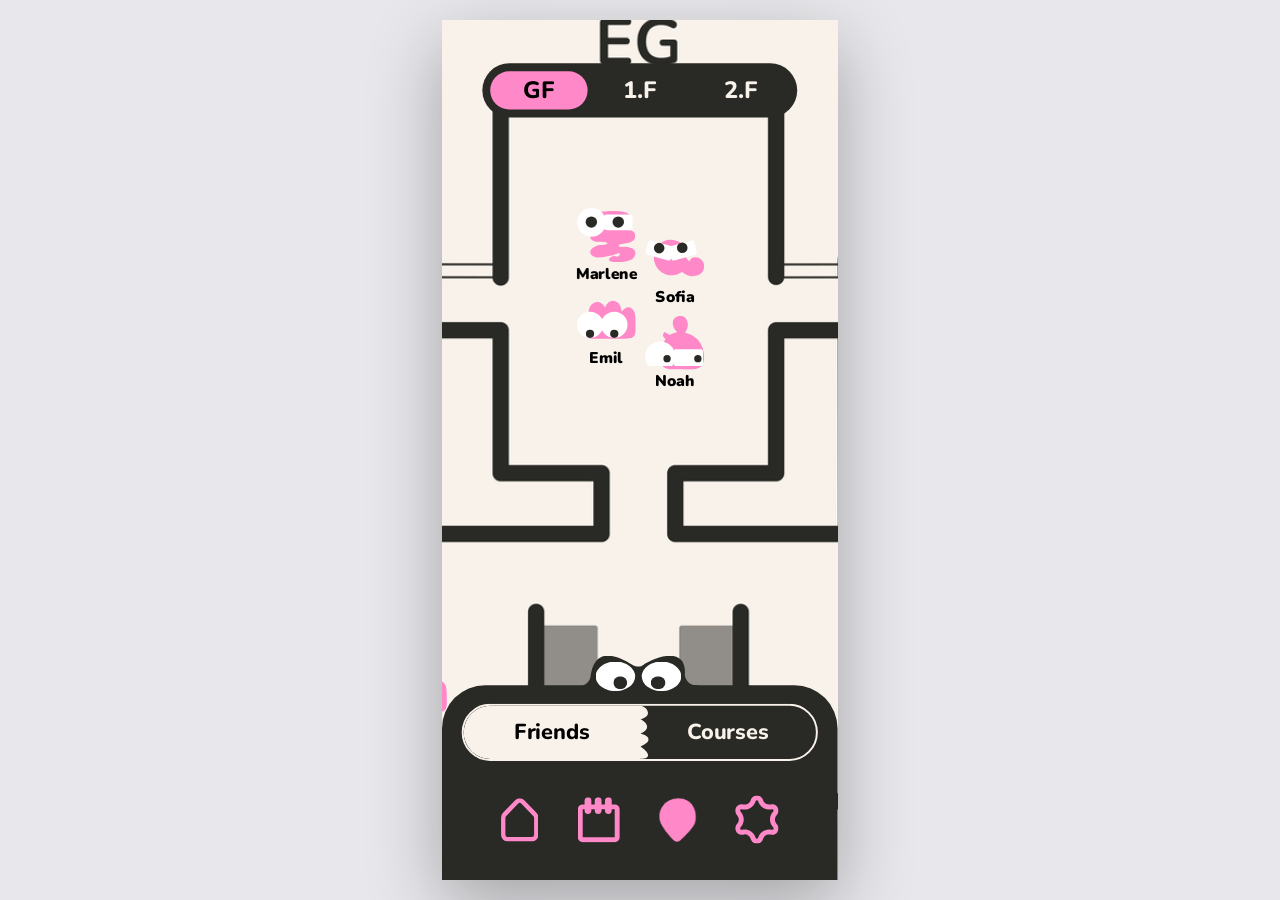
==== commit 6fdd9761: "Refactor code structure for improved readability and maintainability" ====
--- a/web/map.html
+++ b/web/map.html
@@ -18,8 +18,8 @@
     <!-- ===================== ZOOMABLE / PANNABLE MAP ===================== -->
     <div class="map-viewport" id="mapViewport">
       <div class="map-canvas" id="mapCanvas">
-        <img class="map-canvas__bg" id="mapBg" src="assets/floorplan_eg.png" alt="EG floor plan" draggable="false">
-        <!-- 11 figures placed on EG floor -->
+        <img class="map-canvas__bg" id="mapBg" src="assets/floorplan_eg.png" alt="Ground floor plan" draggable="false">
+        <!-- 11 figures placed on the ground floor -->
         <div class="map-marker" style="left:47.62%;top:38.58%;">
           <div class="map-marker__inner">
             <svg class="map-marker__figur" viewBox="0 0 60.8553 39.6267" fill="none" xmlns="http://www.w3.org/2000/svg"><g id="figur">
@@ -225,13 +225,15 @@
       <div class="map-monster-dim" id="mapMonsterDim"></div>
     </div>
 
-    <!-- ===================== FLOOR SELECTOR (EG / 1.OG / 2.OG) ===================== -->
-    <div class="map-floor-toggle" data-active="EG">
+    <!-- ===================== FLOOR SELECTOR (GF / 1.F / 2.F) ===================== -->
+    <!-- English shorthand for German floor names: EG (Erdgeschoss) -> GF
+         (Ground Floor), 1.OG/2.OG (1./2. Obergeschoss) -> 1F/2F. -->
+    <div class="map-floor-toggle" data-active="GF">
       <div class="map-floor-toggle__pill">
         <div class="map-floor-toggle__highlight" id="floorToggleHighlight"></div>
-        <button class="map-floor-toggle__seg is-active" data-floor="EG" type="button">EG</button>
-        <button class="map-floor-toggle__seg" data-floor="1.OG" type="button">1.OG</button>
-        <button class="map-floor-toggle__seg" data-floor="2.OG" type="button">2.OG</button>
+        <button class="map-floor-toggle__seg is-active" data-floor="GF" type="button">GF</button>
+        <button class="map-floor-toggle__seg" data-floor="1.F" type="button">1.F</button>
+        <button class="map-floor-toggle__seg" data-floor="2.F" type="button">2.F</button>
       </div>
     </div>
 
@@ -252,8 +254,8 @@
 
       <div class="map-sheet__inner" id="mapSheetInner">
       <div class="map-sheet__toggle">
-        <button class="map-sheet__toggle-btn is-active" data-sheet-tab="friends" type="button">Freunde</button>
-        <button class="map-sheet__toggle-btn" data-sheet-tab="courses" type="button">Kurse</button>
+        <button class="map-sheet__toggle-btn is-active" data-sheet-tab="friends" type="button">Friends</button>
+        <button class="map-sheet__toggle-btn" data-sheet-tab="courses" type="button">Courses</button>
         <!-- ribbed cream boundary between the two halves; CSS flips it to the
              active (cream) side so the bumps always poke into the dark side -->
         <img class="map-sheet__toggle-rib" src="assets/sheet_toggle_ribbed.svg" alt="" aria-hidden="true">
@@ -267,13 +269,13 @@
           <div class="map-course-row"><span class="map-course-row__name">ID Grundlagen</span><span class="map-course-row__room">0.012</span></div>
           <div class="map-course-row"><span class="map-course-row__name">Prototyping</span><span class="map-course-row__room">1.019</span></div>
           <div class="map-course-row"><span class="map-course-row__name">Interface Design</span><span class="map-course-row__room">1.019</span></div>
-          <div class="map-course-row"><span class="map-course-row__name">Modelbau</span><span class="map-course-row__room">2.007</span></div>
-          <div class="map-course-row"><span class="map-course-row__name">Mathe</span><span class="map-course-row__room">2.013</span></div>
-          <div class="map-course-row"><span class="map-course-row__name">Ergonomie</span><span class="map-course-row__room">1.019</span></div>
-          <div class="map-course-row"><span class="map-course-row__name">Fotografie</span><span class="map-course-row__room">0.112</span></div>
-          <div class="map-course-row"><span class="map-course-row__name">Typografie</span><span class="map-course-row__room">2.004</span></div>
-          <div class="map-course-row"><span class="map-course-row__name">Statistik</span><span class="map-course-row__room">2.101</span></div>
-          <div class="map-course-row"><span class="map-course-row__name">Keramik</span><span class="map-course-row__room">0.004</span></div>
+          <div class="map-course-row"><span class="map-course-row__name">Model Making</span><span class="map-course-row__room">2.007</span></div>
+          <div class="map-course-row"><span class="map-course-row__name">Math</span><span class="map-course-row__room">2.013</span></div>
+          <div class="map-course-row"><span class="map-course-row__name">Ergonomics</span><span class="map-course-row__room">1.019</span></div>
+          <div class="map-course-row"><span class="map-course-row__name">Photography</span><span class="map-course-row__room">0.112</span></div>
+          <div class="map-course-row"><span class="map-course-row__name">Typography</span><span class="map-course-row__room">2.004</span></div>
+          <div class="map-course-row"><span class="map-course-row__name">Statistics</span><span class="map-course-row__room">2.101</span></div>
+          <div class="map-course-row"><span class="map-course-row__name">Ceramics</span><span class="map-course-row__room">0.004</span></div>
         </div>
       </div>
 
@@ -600,33 +602,33 @@
       };
     })();
 
-    // ===================== Floor selector (EG / 1.OG / 2.OG) =====================
+    // ===================== Floor selector (GF / 1.F / 2.F) =====================
     (function () {
       var FLOOR_IMAGES = {
-        'EG': 'assets/floorplan_eg.png',
-        '1.OG': 'assets/floorplan_1og.png',
-        '2.OG': 'assets/floorplan_2og.png'
+        'GF': 'assets/floorplan_eg.png',
+        '1.F': 'assets/floorplan_1og.png',
+        '2.F': 'assets/floorplan_2og.png'
       };
       var segs = document.querySelectorAll('.map-floor-toggle__seg');
       var friends = [
         { name: 'Emil', room: '0.012', monster: 'friend_monster_1.svg', bubbleLeft: 47, namePad: 36, top: 0, markerLeft: '47.62%', markerTop: '38.58%', course: 'Interface Design', time: '09:00 - 10:30' },
         { name: 'Yasira', room: '1.104', monster: 'friend_monster_3.svg', bubbleLeft: 57, namePad: 26, top: 0, markerLeft: '37.19%', markerTop: '66.43%', course: 'Prototyping', time: '08:30 - 10:00' },
-        { name: 'Jonas', room: '2.007', monster: 'friend_monster_6.svg', bubbleLeft: 47, namePad: 36, top: 0, markerLeft: '40.38%', markerTop: '65.69%', course: 'Modelbau', time: '09:00 - 12:00' },
+        { name: 'Jonas', room: '2.007', monster: 'friend_monster_6.svg', bubbleLeft: 47, namePad: 36, top: 0, markerLeft: '40.38%', markerTop: '65.69%', course: 'Model Making', time: '09:00 - 12:00' },
         { name: 'Lena', room: '0.220', monster: 'friend_monster_8.svg', bubbleLeft: 32, namePad: 51, top: -6, markerLeft: '38.56%', markerTop: '60.24%', course: 'Illustration', time: '09:30 - 11:00' },
         { name: 'Theo', room: '1.019', monster: 'friend_monster_2.svg', bubbleLeft: 47, namePad: 36, top: -2, markerLeft: '35.22%', markerTop: '50.75%', course: 'Motion Design', time: '10:00 - 11:30' },
         { name: 'Marlene', room: '2.113', monster: 'friend_monster_9.svg', bubbleLeft: 47, namePad: 36, top: -7, markerLeft: '47.62%', markerTop: '32.38%', course: 'UX Research', time: '08:00 - 09:30' },
-        { name: 'Noah', room: '0.305', monster: 'friend_monster_4.svg', bubbleLeft: 47, namePad: 36, top: -6, markerLeft: '50.24%', markerTop: '40.19%', course: 'Ergonomie', time: '10:15 - 11:45' },
-        { name: 'Sofia', room: '1.220', monster: 'friend_monster_7.svg', bubbleLeft: 47, namePad: 36, top: 1, markerLeft: '50.23%', markerTop: '34.04%', course: 'Fotografie', time: '14:00 - 15:30' },
-        { name: 'Ben', room: '2.014', monster: 'friend_monster_1.svg', bubbleLeft: 47, namePad: 36, top: 0, markerLeft: '7.66%', markerTop: '32.96%', course: 'Statistik', time: '15:00 - 16:30' },
+        { name: 'Noah', room: '0.305', monster: 'friend_monster_4.svg', bubbleLeft: 47, namePad: 36, top: -6, markerLeft: '50.24%', markerTop: '40.19%', course: 'Ergonomics', time: '10:15 - 11:45' },
+        { name: 'Sofia', room: '1.220', monster: 'friend_monster_7.svg', bubbleLeft: 47, namePad: 36, top: 1, markerLeft: '50.23%', markerTop: '34.04%', course: 'Photography', time: '14:00 - 15:30' },
+        { name: 'Ben', room: '2.014', monster: 'friend_monster_1.svg', bubbleLeft: 47, namePad: 36, top: 0, markerLeft: '7.66%', markerTop: '32.96%', course: 'Statistics', time: '15:00 - 16:30' },
         { name: 'Mara', room: '0.118', monster: 'friend_monster_3.svg', bubbleLeft: 57, namePad: 26, top: 0, markerLeft: '10.48%', markerTop: '33.17%', course: 'Design Systems', time: '11:30 - 13:00' },
-        { name: 'Nina', room: '1.205', monster: 'friend_monster_4.svg', bubbleLeft: 47, namePad: 36, top: -6, markerLeft: '13.29%', markerTop: '32.84%', course: 'Keramik', time: '14:30 - 16:00' }
+        { name: 'Nina', room: '1.205', monster: 'friend_monster_4.svg', bubbleLeft: 47, namePad: 36, top: -6, markerLeft: '13.29%', markerTop: '32.84%', course: 'Ceramics', time: '14:30 - 16:00' }
       ];
       var listHost = document.getElementById('sheetFriendsList');
       var markers = Array.from(document.querySelectorAll('.map-marker'));
       var clusters = Array.from(document.querySelectorAll('.map-cluster'));
 
       function renderFriendMapState() {
-        var isEg = (document.querySelector('.map-floor-toggle').getAttribute('data-active') || 'EG') === 'EG';
+        var isEg = (document.querySelector('.map-floor-toggle').getAttribute('data-active') || 'GF') === 'GF';
         if (listHost) {
           if (!isEg) {
             listHost.innerHTML = '';
--- a/web/map.css
+++ b/web/map.css
@@ -117,7 +117,7 @@
 .map-cluster__eye-white{ position:absolute; top:6px; right:4px; width:9px; height:10.6px; }
 .map-cluster__eye-pupil{ position:absolute; top:9.5px; right:5.5px; width:5.8px; height:6.1px; }
 
-/* ======================= FLOOR SELECTOR (EG/1.OG/2.OG) ======================= */
+/* ======================= FLOOR SELECTOR (GF/1.F/2.F) ======================= */
 .map-floor-toggle{
   position:absolute;
   top:43.5px;
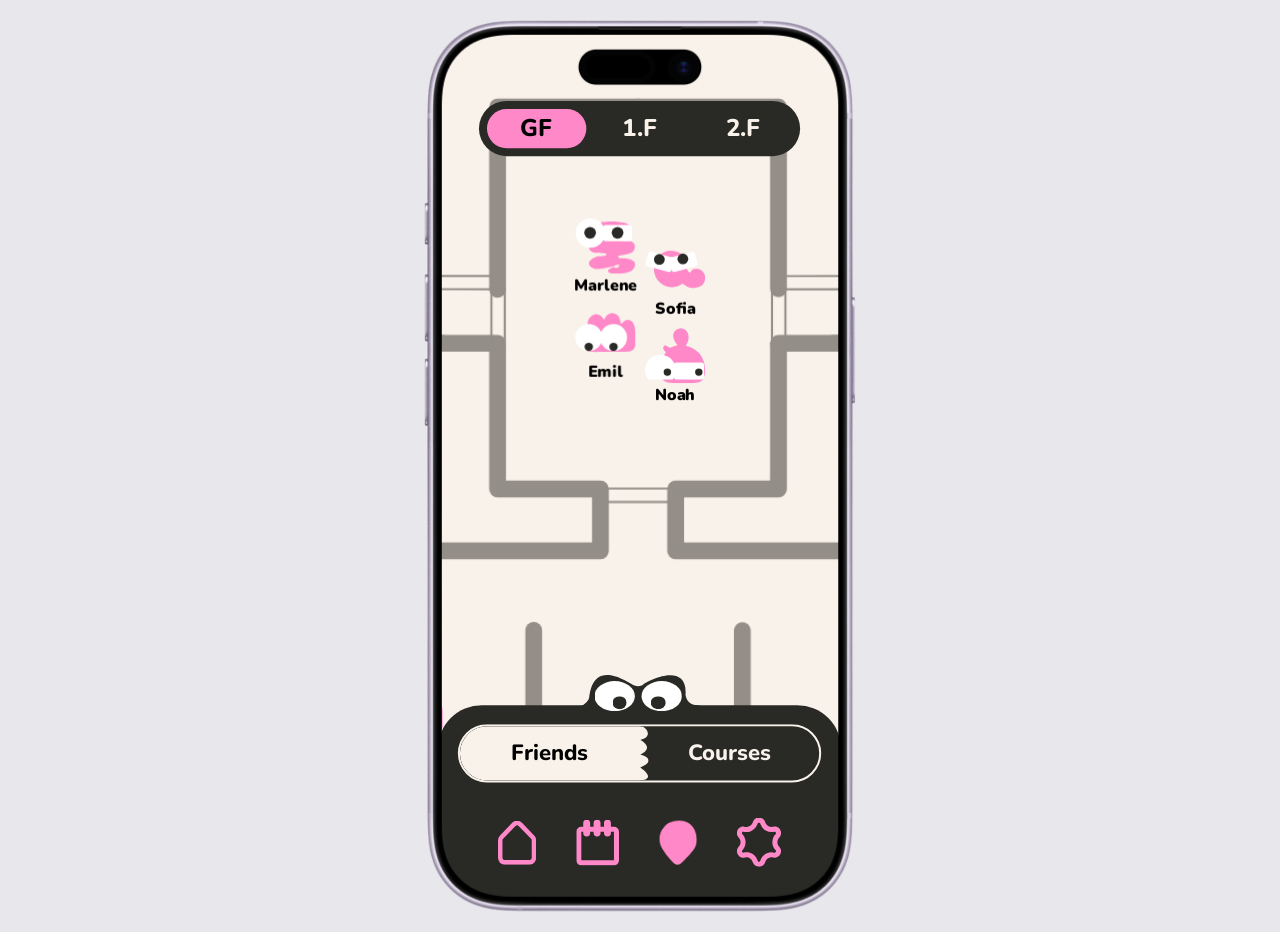
==== commit 93c4fbd7: "Update stylesheets and enhance phone frame design - Updated version query parameters for styles.css " ====
--- a/web/map.html
+++ b/web/map.html
@@ -7,9 +7,9 @@
   <link rel="preconnect" href="https://fonts.googleapis.com">
   <link rel="preconnect" href="https://fonts.gstatic.com" crossorigin>
   <link href="https://fonts.googleapis.com/css2?family=Nunito:wght@300;400;500;600;700;800;900&display=swap" rel="stylesheet">
-  <link rel="stylesheet" href="styles.css?v=16">
+  <link rel="stylesheet" href="styles.css?v=21">
   <link rel="stylesheet" href="stundenplan.css?v=42">
-  <link rel="stylesheet" href="map.css?v=33">
+  <link rel="stylesheet" href="map.css?v=48">
 </head>
 <body>
   <div class="phone-stage">
@@ -18,7 +18,575 @@
     <!-- ===================== ZOOMABLE / PANNABLE MAP ===================== -->
     <div class="map-viewport" id="mapViewport">
       <div class="map-canvas" id="mapCanvas">
-        <img class="map-canvas__bg" id="mapBg" src="assets/floorplan_eg.png" alt="Ground floor plan" draggable="false">
+        <!-- GF: inline SVG (not <img> — vector-effect="non-scaling-stroke" on the
+     wall paths below only works when the SVG participates in the live DOM/CSS
+     transform chain; loaded via <img src>, the browser flattens it to an opaque
+     raster first and non-scaling-stroke has no external transform to counter).
+     This keeps wall-line thickness constant on screen at any zoom level, exactly
+     like the monster markers' counter-scale trick, but via a native SVG
+     mechanism instead — exported from Figma node 2254:821. -->
+<svg class="map-canvas__bg" id="mapBgGF" viewBox="0 0 4563 2410" fill="none" xmlns="http://www.w3.org/2000/svg" aria-label="Ground floor plan">
+<g id="GF">
+<g id="Group 39824">
+<g id="floorplan">
+<g id="Group 39810">
+<g id="Frame 208">
+<rect width="4562.56" height="2409.87" fill="#F9F2EB"/>
+</g>
+<g id="Ebene_1">
+<path id="Vector" d="M1915.45 896.541V872.955C1915.45 867.299 1910.93 862.726 1905.28 862.726L1589.51 862.606C1583.86 862.606 1579.28 867.179 1579.28 872.835V902.077C1579.22 907.732 1574.59 912.305 1568.99 912.305H1208.7" stroke="#292925" stroke-width="28.5755" class="map-wall-thick" stroke-linecap="round" stroke-linejoin="round" vector-effect="non-scaling-stroke"/>
+<path id="Vector_2" d="M2037.61 999.128V1245.64H2214.3V1352.02H1925.13C1919.48 1352.02 1914.9 1347.44 1914.9 1341.79L1915.33 995.338H1943.91" stroke="#292925" stroke-width="28.5755" class="map-wall-thick" stroke-linecap="round" stroke-linejoin="round" vector-effect="non-scaling-stroke"/>
+<path id="Vector_3" d="M2279.53 589.561H2037.61V902.859" stroke="#292925" stroke-width="28.5755" class="map-wall-thick" stroke-linecap="round" stroke-linejoin="round" vector-effect="non-scaling-stroke"/>
+<path id="Vector_4" d="M1923.45 995.338H2037.61" stroke="#292925" stroke-width="28.5755" class="map-wall-thick" stroke-linecap="round" stroke-linejoin="round" vector-effect="non-scaling-stroke"/>
+<path id="Vector_5" d="M1628.75 1055.03H1579.46V1321.51" stroke="#292925" stroke-width="28.5755" class="map-wall-thick" stroke-linecap="round" stroke-linejoin="round" vector-effect="non-scaling-stroke"/>
+<path id="Vector_6" d="M1742.25 1242.87L1742.07 1055.03H1719.02" stroke="#292925" stroke-width="28.5755" class="map-wall-thick" stroke-linecap="round" stroke-linejoin="round" vector-effect="non-scaling-stroke"/>
+<path id="Vector_7" d="M2099.71 1488.54V1820.25" stroke="#292925" stroke-width="28.5755" class="map-wall-thick" stroke-linecap="round" stroke-linejoin="round" vector-effect="non-scaling-stroke"/>
+<path id="Vector_8" d="M1738.04 1323.5V1353.58H1564.06" stroke="#292925" stroke-width="28.5755" class="map-wall-thick" stroke-linecap="round" stroke-linejoin="round" vector-effect="non-scaling-stroke"/>
+<path id="Vector_9" d="M325.748 912.185L464.822 912.305" stroke="#292925" stroke-width="28.5755" class="map-wall-thick" stroke-linecap="round" stroke-linejoin="round" vector-effect="non-scaling-stroke"/>
+<path id="Vector_10" d="M564.419 912.185L739.541 912.305" stroke="#292925" stroke-width="28.5755" class="map-wall-thick" stroke-linecap="round" stroke-linejoin="round" vector-effect="non-scaling-stroke"/>
+<path id="Vector_11" d="M462.054 1006.65V1283.24C462.054 1288.9 457.481 1293.47 451.824 1293.47H333.09C327.433 1293.47 322.859 1288.9 322.859 1283.24V792.45C322.859 786.794 327.433 782.221 333.03 782.221L699.883 780.235C705.54 780.235 710.174 784.808 710.174 790.464L710.053 902.017C710.053 907.672 714.627 912.245 720.284 912.245H1088.28" stroke="#292925" stroke-width="28.5755" class="map-wall-thick" stroke-linecap="round" stroke-linejoin="round" vector-effect="non-scaling-stroke"/>
+<path id="Vector_12" d="M700.605 1006.65L700.485 1256.17" stroke="#292925" stroke-width="28.5755" class="map-wall-thick" stroke-linecap="round" stroke-linejoin="round" vector-effect="non-scaling-stroke"/>
+<path id="Vector_13" d="M565.382 1283.18C565.382 1288.84 569.956 1293.41 575.613 1293.41H689.472C695.069 1293.41 699.642 1288.9 699.703 1283.24L699.943 1254.3C699.943 1248.71 704.577 1244.13 710.174 1244.13L1568.63 1245.16C1574.29 1245.16 1578.86 1249.73 1578.86 1255.39V1341.67C1578.86 1347.32 1574.29 1351.9 1568.63 1351.9H1566.77C1561.11 1351.9 1556.54 1356.47 1556.54 1362.13L1556.18 1809.9C1556.18 1815.56 1560.75 1820.13 1566.41 1820.13H2209.24" stroke="#292925" stroke-width="28.5755" class="map-wall-thick" stroke-linecap="round" stroke-linejoin="round" vector-effect="non-scaling-stroke"/>
+<g id="Group">
+<path id="Vector_14" d="M1905.04 879.814L2042.73 879.935" stroke="#292925" stroke-width="3.57194" class="map-wall-thin" stroke-linecap="round" stroke-linejoin="round" vector-effect="non-scaling-stroke"/>
+<path id="Vector_15" d="M1919.27 902.438L2042.95 902.558" stroke="#292925" stroke-width="3.57194" class="map-wall-thin" stroke-linecap="round" stroke-linejoin="round" vector-effect="non-scaling-stroke"/>
+</g>
+<g id="Group_2">
+<path id="Vector_16" d="M2176.8 1808.88L2329.96 1809" stroke="#292925" stroke-width="3.57194" class="map-wall-thin" stroke-linecap="round" stroke-linejoin="round" vector-effect="non-scaling-stroke"/>
+<path id="Vector_17" d="M2192.63 1831.5L2330.2 1831.62" stroke="#292925" stroke-width="3.57194" class="map-wall-thin" stroke-linecap="round" stroke-linejoin="round" vector-effect="non-scaling-stroke"/>
+</g>
+<g id="Group_3">
+<path id="Vector_18" d="M1057.23 900.873L1210.33 900.994" stroke="#292925" stroke-width="3.57194" class="map-wall-thin" stroke-linecap="round" stroke-linejoin="round" vector-effect="non-scaling-stroke"/>
+<path id="Vector_19" d="M1073.06 923.497L1210.63 923.617" stroke="#292925" stroke-width="3.57194" class="map-wall-thin" stroke-linecap="round" stroke-linejoin="round" vector-effect="non-scaling-stroke"/>
+</g>
+<g id="Group_4">
+<path id="Vector_20" d="M445.205 1282.1L598.361 1282.22" stroke="#292925" stroke-width="3.57194" class="map-wall-thin" stroke-linecap="round" stroke-linejoin="round" vector-effect="non-scaling-stroke"/>
+<path id="Vector_21" d="M461.032 1304.72L598.602 1304.84" stroke="#292925" stroke-width="3.57194" class="map-wall-thin" stroke-linecap="round" stroke-linejoin="round" vector-effect="non-scaling-stroke"/>
+</g>
+<path id="Vector_22" d="M2642.35 896.601V873.015C2642.35 867.36 2646.87 862.787 2652.52 862.787L2968.28 862.666C2973.94 862.666 2978.51 867.239 2978.51 872.895V902.137C2978.57 907.793 2983.21 912.366 2988.81 912.366H3349.1" stroke="#292925" stroke-width="28.5755" class="map-wall-thick" stroke-linecap="round" stroke-linejoin="round" vector-effect="non-scaling-stroke"/>
+<path id="Vector_23" d="M2520.13 998.045V1245.7H2343.44V1352.08H2632.6C2638.26 1352.08 2642.83 1347.5 2642.83 1341.85L2642.41 995.398H2613.83" stroke="#292925" stroke-width="28.5755" class="map-wall-thick" stroke-linecap="round" stroke-linejoin="round" vector-effect="non-scaling-stroke"/>
+<path id="Vector_24" d="M2278.27 589.682H2520.13V901.776" stroke="#292925" stroke-width="28.5755" class="map-wall-thick" stroke-linecap="round" stroke-linejoin="round" vector-effect="non-scaling-stroke"/>
+<path id="Vector_25" d="M2634.35 995.398H2520.13" stroke="#292925" stroke-width="28.5755" class="map-wall-thick" stroke-linecap="round" stroke-linejoin="round" vector-effect="non-scaling-stroke"/>
+<path id="Vector_26" d="M2928.99 1055.09H2978.33V1321.57" stroke="#292925" stroke-width="28.5755" class="map-wall-thick" stroke-linecap="round" stroke-linejoin="round" vector-effect="non-scaling-stroke"/>
+<path id="Vector_27" d="M2815.55 1242.99L2815.73 1055.09H2838.72" stroke="#292925" stroke-width="28.5755" class="map-wall-thick" stroke-linecap="round" stroke-linejoin="round" vector-effect="non-scaling-stroke"/>
+<path id="Vector_28" d="M2458.08 1488.66V1654.48V1820.31" stroke="#292925" stroke-width="28.5755" class="map-wall-thick" stroke-linecap="round" stroke-linejoin="round" vector-effect="non-scaling-stroke"/>
+<path id="Vector_29" d="M2819.76 1323.62V1353.64H2993.68" stroke="#292925" stroke-width="28.5755" class="map-wall-thick" stroke-linecap="round" stroke-linejoin="round" vector-effect="non-scaling-stroke"/>
+<path id="Vector_30" d="M4089 912H3818" stroke="#292925" stroke-width="28.5755" class="map-wall-thick" stroke-linecap="round" stroke-linejoin="round" vector-effect="non-scaling-stroke"/>
+<path id="Vector_31" d="M4095.68 1006.71V1283.3C4095.68 1288.96 4100.26 1293.53 4105.91 1293.53H4224.65C4230.3 1293.53 4234.88 1288.96 4234.88 1283.3V792.57C4234.88 786.914 4230.3 782.341 4224.71 782.341L3857.85 780.356C3852.2 780.356 3847.56 784.929 3847.56 790.584L3847.68 902.137C3847.68 907.793 3843.11 912.366 3837.45 912.366H3469.46" stroke="#292925" stroke-width="28.5755" class="map-wall-thick" stroke-linecap="round" stroke-linejoin="round" vector-effect="non-scaling-stroke"/>
+<path id="Vector_32" d="M3857.13 1006.71L3857.31 1256.29" stroke="#292925" stroke-width="28.5755" class="map-wall-thick" stroke-linecap="round" stroke-linejoin="round" vector-effect="non-scaling-stroke"/>
+<path id="Vector_33" d="M3992.36 1283.3C3992.36 1288.96 3987.78 1293.53 3982.13 1293.53H3868.27C3862.67 1293.53 3858.1 1289.02 3858.04 1283.36L3857.79 1254.42C3857.79 1248.83 3853.16 1244.25 3847.56 1244.25L2989.11 1245.28C2983.45 1245.28 2978.88 1249.85 2978.88 1255.51V1341.79C2978.88 1347.44 2983.45 1352.02 2989.11 1352.02H2990.97C2996.63 1352.02 3001.2 1356.59 3001.2 1362.25L3001.56 1810.02C3001.56 1815.68 2996.99 1820.25 2991.33 1820.25H2348.5" stroke="#292925" stroke-width="28.5755" class="map-wall-thick" stroke-linecap="round" stroke-linejoin="round" vector-effect="non-scaling-stroke"/>
+<g id="Group_5">
+<path id="Vector_34" d="M2644.37 879.935L2519.61 880.055" stroke="#292925" stroke-width="3.57194" class="map-wall-thin" stroke-linecap="round" stroke-linejoin="round" vector-effect="non-scaling-stroke"/>
+<path id="Vector_35" d="M2631.48 902.558L2519.41 902.678" stroke="#292925" stroke-width="3.57194" class="map-wall-thin" stroke-linecap="round" stroke-linejoin="round" vector-effect="non-scaling-stroke"/>
+</g>
+<g id="Group_6">
+<path id="Vector_36" d="M2380.99 1808.94L2227.84 1809.12" stroke="#292925" stroke-width="3.57194" class="map-wall-thin" stroke-linecap="round" stroke-linejoin="round" vector-effect="non-scaling-stroke"/>
+<path id="Vector_37" d="M2365.17 1831.56L2227.6 1831.68" stroke="#292925" stroke-width="3.57194" class="map-wall-thin" stroke-linecap="round" stroke-linejoin="round" vector-effect="non-scaling-stroke"/>
+</g>
+<g id="Group_7">
+<path id="Vector_38" d="M3500.57 900.994L3347.41 901.114" stroke="#292925" stroke-width="3.57194" class="map-wall-thin" stroke-linecap="round" stroke-linejoin="round" vector-effect="non-scaling-stroke"/>
+<path id="Vector_39" d="M3484.74 923.617L3347.17 923.737" stroke="#292925" stroke-width="3.57194" class="map-wall-thin" stroke-linecap="round" stroke-linejoin="round" vector-effect="non-scaling-stroke"/>
+</g>
+<g id="Group_8">
+<path id="Vector_40" d="M4112.59 1282.16L3959.44 1282.28" stroke="#292925" stroke-width="3.57194" class="map-wall-thin" stroke-linecap="round" stroke-linejoin="round" vector-effect="non-scaling-stroke"/>
+<path id="Vector_41" d="M4096.77 1304.79L3959.2 1304.91" stroke="#292925" stroke-width="3.57194" class="map-wall-thin" stroke-linecap="round" stroke-linejoin="round" vector-effect="non-scaling-stroke"/>
+</g>
+</g>
+</g>
+</g>
+</g>
+<path id="Vector_42" d="M1590 898L1590 1057" stroke="#292925" stroke-width="3.57194" class="map-wall-thin" stroke-linecap="round" stroke-linejoin="round" vector-effect="non-scaling-stroke"/>
+<path id="Vector_43" d="M1567 898L1567 1057" stroke="#292925" stroke-width="3.57194" class="map-wall-thin" stroke-linecap="round" stroke-linejoin="round" vector-effect="non-scaling-stroke"/>
+<path id="Vector_44" d="M2050 902L2050 992" stroke="#292925" stroke-width="3.57194" class="map-wall-thin" stroke-linecap="round" stroke-linejoin="round" vector-effect="non-scaling-stroke"/>
+<path id="Vector_45" d="M2027 902L2027 992" stroke="#292925" stroke-width="3.57194" class="map-wall-thin" stroke-linecap="round" stroke-linejoin="round" vector-effect="non-scaling-stroke"/>
+<path id="Vector_46" d="M2532 901L2532 991" stroke="#292925" stroke-width="3.57194" class="map-wall-thin" stroke-linecap="round" stroke-linejoin="round" vector-effect="non-scaling-stroke"/>
+<path id="Vector_47" d="M2509 901L2509 991" stroke="#292925" stroke-width="3.57194" class="map-wall-thin" stroke-linecap="round" stroke-linejoin="round" vector-effect="non-scaling-stroke"/>
+<path id="Vector_48" d="M2333 1268L2219 1268" stroke="#292925" stroke-width="3.57194" class="map-wall-thin" stroke-linecap="round" stroke-linejoin="round" vector-effect="non-scaling-stroke"/>
+<path id="Vector_49" d="M2333 1245L2219 1245" stroke="#292925" stroke-width="3.57194" class="map-wall-thin" stroke-linecap="round" stroke-linejoin="round" vector-effect="non-scaling-stroke"/>
+<path id="Vector_50" d="M2843 1044L2926 1044" stroke="#292925" stroke-width="3.57194" class="map-wall-thin" stroke-linecap="round" stroke-linejoin="round" vector-effect="non-scaling-stroke"/>
+<path id="Vector_51" d="M2843 1067H2926" stroke="#292925" stroke-width="3.57194" class="map-wall-thin" stroke-linecap="round" stroke-linejoin="round" vector-effect="non-scaling-stroke"/>
+<path id="Vector_52" d="M2808 1327L2808 1244" stroke="#292925" stroke-width="3.57194" class="map-wall-thin" stroke-linecap="round" stroke-linejoin="round" vector-effect="non-scaling-stroke"/>
+<path id="Vector_53" d="M2828 1327L2828 1244" stroke="#292925" stroke-width="3.57194" class="map-wall-thin" stroke-linecap="round" stroke-linejoin="round" vector-effect="non-scaling-stroke"/>
+<path id="Vector_54" d="M1732 1325L1732 1242" stroke="#292925" stroke-width="3.57194" class="map-wall-thin" stroke-linecap="round" stroke-linejoin="round" vector-effect="non-scaling-stroke"/>
+<path id="Vector_55" d="M1748 1325L1748 1242" stroke="#292925" stroke-width="3.57194" class="map-wall-thin" stroke-linecap="round" stroke-linejoin="round" vector-effect="non-scaling-stroke"/>
+<path id="Vector_56" d="M713 924L713 1007" stroke="#292925" stroke-width="3.57194" class="map-wall-thin" stroke-linecap="round" stroke-linejoin="round" vector-effect="non-scaling-stroke"/>
+<path id="Vector_57" d="M690 924L690 1007" stroke="#292925" stroke-width="3.57194" class="map-wall-thin" stroke-linecap="round" stroke-linejoin="round" vector-effect="non-scaling-stroke"/>
+<path id="Vector_58" d="M3846 1005L3846 922" stroke="#292925" stroke-width="3.57194" class="map-wall-thin" stroke-linecap="round" stroke-linejoin="round" vector-effect="non-scaling-stroke"/>
+<path id="Vector_59" d="M3869 1005L3869 922" stroke="#292925" stroke-width="3.57194" class="map-wall-thin" stroke-linecap="round" stroke-linejoin="round" vector-effect="non-scaling-stroke"/>
+<path id="Vector_60" d="M2966 1047L2966 904" stroke="#292925" stroke-width="3.57194" class="map-wall-thin" stroke-linecap="round" stroke-linejoin="round" vector-effect="non-scaling-stroke"/>
+<path id="Vector_61" d="M2989 1047L2989 904" stroke="#292925" stroke-width="3.57194" class="map-wall-thin" stroke-linecap="round" stroke-linejoin="round" vector-effect="non-scaling-stroke"/>
+<path id="Vector_62" d="M472 901L564 901" stroke="#292925" stroke-width="3.57194" class="map-wall-thin" stroke-linecap="round" stroke-linejoin="round" vector-effect="non-scaling-stroke"/>
+<path id="Vector_63" d="M472 924H564" stroke="#292925" stroke-width="3.57194" class="map-wall-thin" stroke-linecap="round" stroke-linejoin="round" vector-effect="non-scaling-stroke"/>
+<path id="Vector_64" d="M1631 1043L1714 1043" stroke="#292925" stroke-width="3.57194" class="map-wall-thin" stroke-linecap="round" stroke-linejoin="round" vector-effect="non-scaling-stroke"/>
+<path id="Vector_65" d="M1631 1066H1714" stroke="#292925" stroke-width="3.57194" class="map-wall-thin" stroke-linecap="round" stroke-linejoin="round" vector-effect="non-scaling-stroke"/>
+</g>
+</svg>
+<!-- GF courses view: inline SVG, same wall treatment, exported from Figma's "GF courses" family (includes pink course-room squares). Shown instead of mapBgGF when the Courses tab is active. -->
+<svg class="map-canvas__bg" id="mapBgGFCourses" viewBox="0 0 4563 2410" fill="none" xmlns="http://www.w3.org/2000/svg" aria-label="Ground floor plan, courses view" style="display:none">
+<rect x="3857" y="786" width="378" height="496" fill="#FF88C8"/>
+<rect x="2048" y="601.489" width="462" height="642" fill="#FF88C8"/>
+<rect x="1579" y="1064.49" width="152" height="290" fill="#FF88C8"/>
+<rect x="2829" y="1066.49" width="139" height="290" fill="#FF88C8"/>
+<rect x="326" y="789.489" width="380" height="110" fill="#FF88C8"/>
+<path d="M1915.45 897.03V873.444C1915.45 867.788 1910.93 863.216 1905.28 863.216L1589.51 863.095C1583.86 863.095 1579.28 867.668 1579.28 873.324V902.566C1579.22 908.222 1574.59 912.794 1568.99 912.794H1208.7" stroke="#292925" stroke-width="28.5755" class="map-wall-thick" stroke-linecap="round" stroke-linejoin="round" vector-effect="non-scaling-stroke"/>
+<path d="M2037.61 999.618V1246.13H2214.3V1352.51H1925.13C1919.48 1352.51 1914.9 1347.93 1914.9 1342.28L1915.33 995.827H1943.91" stroke="#292925" stroke-width="28.5755" class="map-wall-thick" stroke-linecap="round" stroke-linejoin="round" vector-effect="non-scaling-stroke"/>
+<path d="M2279.53 590.05H2037.61V903.348" stroke="#292925" stroke-width="28.5755" class="map-wall-thick" stroke-linecap="round" stroke-linejoin="round" vector-effect="non-scaling-stroke"/>
+<path d="M1923.45 995.827H2037.61" stroke="#292925" stroke-width="28.5755" class="map-wall-thick" stroke-linecap="round" stroke-linejoin="round" vector-effect="non-scaling-stroke"/>
+<path d="M1628.75 1055.51H1579.46V1322" stroke="#292925" stroke-width="28.5755" class="map-wall-thick" stroke-linecap="round" stroke-linejoin="round" vector-effect="non-scaling-stroke"/>
+<path d="M1742.25 1243.36L1742.07 1055.51H1719.02" stroke="#292925" stroke-width="28.5755" class="map-wall-thick" stroke-linecap="round" stroke-linejoin="round" vector-effect="non-scaling-stroke"/>
+<path d="M2099.71 1489.03V1820.74" stroke="#292925" stroke-width="28.5755" class="map-wall-thick" stroke-linecap="round" stroke-linejoin="round" vector-effect="non-scaling-stroke"/>
+<path d="M1738.04 1323.99V1354.07H1564.06" stroke="#292925" stroke-width="28.5755" class="map-wall-thick" stroke-linecap="round" stroke-linejoin="round" vector-effect="non-scaling-stroke"/>
+<path d="M325.748 912.674L464.822 912.794" stroke="#292925" stroke-width="28.5755" class="map-wall-thick" stroke-linecap="round" stroke-linejoin="round" vector-effect="non-scaling-stroke"/>
+<path d="M564.419 912.674L739.541 912.794" stroke="#292925" stroke-width="28.5755" class="map-wall-thick" stroke-linecap="round" stroke-linejoin="round" vector-effect="non-scaling-stroke"/>
+<path d="M462.054 1007.14V1283.73C462.054 1289.39 457.481 1293.96 451.824 1293.96H333.09C327.433 1293.96 322.859 1289.39 322.859 1283.73V792.939C322.859 787.283 327.433 782.71 333.03 782.71L699.883 780.725C705.54 780.725 710.174 785.297 710.174 790.953L710.053 902.506C710.053 908.162 714.627 912.734 720.284 912.734H1088.28" stroke="#292925" stroke-width="28.5755" class="map-wall-thick" stroke-linecap="round" stroke-linejoin="round" vector-effect="non-scaling-stroke"/>
+<path d="M700.605 1007.14L700.485 1256.66" stroke="#292925" stroke-width="28.5755" class="map-wall-thick" stroke-linecap="round" stroke-linejoin="round" vector-effect="non-scaling-stroke"/>
+<path d="M565.382 1283.67C565.382 1289.33 569.956 1293.9 575.613 1293.9H689.472C695.069 1293.9 699.642 1289.39 699.703 1283.73L699.943 1254.79C699.943 1249.2 704.577 1244.62 710.174 1244.62L1568.63 1245.65C1574.29 1245.65 1578.86 1250.22 1578.86 1255.88V1342.16C1578.86 1347.81 1574.29 1352.39 1568.63 1352.39H1566.77C1561.11 1352.39 1556.54 1356.96 1556.54 1362.61L1556.18 1810.39C1556.18 1816.04 1560.75 1820.62 1566.41 1820.62H2209.24" stroke="#292925" stroke-width="28.5755" class="map-wall-thick" stroke-linecap="round" stroke-linejoin="round" vector-effect="non-scaling-stroke"/>
+<path d="M1905.04 880.303L2042.73 880.424" stroke="#292925" stroke-width="3.57194" class="map-wall-thin" stroke-linecap="round" stroke-linejoin="round" vector-effect="non-scaling-stroke"/>
+<path d="M1919.27 902.927L2042.95 903.047" stroke="#292925" stroke-width="3.57194" class="map-wall-thin" stroke-linecap="round" stroke-linejoin="round" vector-effect="non-scaling-stroke"/>
+<path d="M2176.8 1809.37L2329.96 1809.49" stroke="#292925" stroke-width="3.57194" class="map-wall-thin" stroke-linecap="round" stroke-linejoin="round" vector-effect="non-scaling-stroke"/>
+<path d="M2192.63 1831.99L2330.2 1832.11" stroke="#292925" stroke-width="3.57194" class="map-wall-thin" stroke-linecap="round" stroke-linejoin="round" vector-effect="non-scaling-stroke"/>
+<path d="M1057.23 901.363L1210.33 901.483" stroke="#292925" stroke-width="3.57194" class="map-wall-thin" stroke-linecap="round" stroke-linejoin="round" vector-effect="non-scaling-stroke"/>
+<path d="M1073.06 923.986L1210.63 924.106" stroke="#292925" stroke-width="3.57194" class="map-wall-thin" stroke-linecap="round" stroke-linejoin="round" vector-effect="non-scaling-stroke"/>
+<path d="M445.205 1282.59L598.361 1282.71" stroke="#292925" stroke-width="3.57194" class="map-wall-thin" stroke-linecap="round" stroke-linejoin="round" vector-effect="non-scaling-stroke"/>
+<path d="M461.032 1305.21L598.602 1305.33" stroke="#292925" stroke-width="3.57194" class="map-wall-thin" stroke-linecap="round" stroke-linejoin="round" vector-effect="non-scaling-stroke"/>
+<path d="M2642.35 897.091V873.505C2642.35 867.849 2646.87 863.276 2652.52 863.276L2968.28 863.156C2973.94 863.156 2978.51 867.728 2978.51 873.384V902.626C2978.57 908.282 2983.21 912.855 2988.81 912.855H3349.1" stroke="#292925" stroke-width="28.5755" class="map-wall-thick" stroke-linecap="round" stroke-linejoin="round" vector-effect="non-scaling-stroke"/>
+<path d="M2520.13 998.535V1246.19H2343.44V1352.57H2632.6C2638.26 1352.57 2642.83 1347.99 2642.83 1342.34L2642.41 995.887H2613.83" stroke="#292925" stroke-width="28.5755" class="map-wall-thick" stroke-linecap="round" stroke-linejoin="round" vector-effect="non-scaling-stroke"/>
+<path d="M2278.27 590.171H2520.13V902.265" stroke="#292925" stroke-width="28.5755" class="map-wall-thick" stroke-linecap="round" stroke-linejoin="round" vector-effect="non-scaling-stroke"/>
+<path d="M2634.35 995.887H2520.13" stroke="#292925" stroke-width="28.5755" class="map-wall-thick" stroke-linecap="round" stroke-linejoin="round" vector-effect="non-scaling-stroke"/>
+<path d="M2928.99 1055.57H2978.33V1322.06" stroke="#292925" stroke-width="28.5755" class="map-wall-thick" stroke-linecap="round" stroke-linejoin="round" vector-effect="non-scaling-stroke"/>
+<path d="M2815.55 1243.48L2815.73 1055.57H2838.72" stroke="#292925" stroke-width="28.5755" class="map-wall-thick" stroke-linecap="round" stroke-linejoin="round" vector-effect="non-scaling-stroke"/>
+<path d="M2458.08 1489.15V1654.97V1820.8" stroke="#292925" stroke-width="28.5755" class="map-wall-thick" stroke-linecap="round" stroke-linejoin="round" vector-effect="non-scaling-stroke"/>
+<path d="M2819.76 1324.11V1354.13H2993.68" stroke="#292925" stroke-width="28.5755" class="map-wall-thick" stroke-linecap="round" stroke-linejoin="round" vector-effect="non-scaling-stroke"/>
+<path d="M4089 912.489H3818" stroke="#292925" stroke-width="28.5755" class="map-wall-thick" stroke-linecap="round" stroke-linejoin="round" vector-effect="non-scaling-stroke"/>
+<path d="M4095.68 1007.2V1283.79C4095.68 1289.45 4100.26 1294.02 4105.91 1294.02H4224.65C4230.3 1294.02 4234.88 1289.45 4234.88 1283.79V793.059C4234.88 787.403 4230.3 782.831 4224.71 782.831L3857.85 780.845C3852.2 780.845 3847.56 785.418 3847.56 791.074L3847.68 902.626C3847.68 908.282 3843.11 912.855 3837.45 912.855H3469.46" stroke="#292925" stroke-width="28.5755" class="map-wall-thick" stroke-linecap="round" stroke-linejoin="round" vector-effect="non-scaling-stroke"/>
+<path d="M3857.13 1007.2L3857.31 1256.78" stroke="#292925" stroke-width="28.5755" class="map-wall-thick" stroke-linecap="round" stroke-linejoin="round" vector-effect="non-scaling-stroke"/>
+<path d="M3992.36 1283.79C3992.36 1289.45 3987.78 1294.02 3982.13 1294.02H3868.27C3862.67 1294.02 3858.1 1289.51 3858.04 1283.85L3857.79 1254.91C3857.79 1249.32 3853.16 1244.74 3847.56 1244.74L2989.11 1245.77C2983.45 1245.77 2978.88 1250.34 2978.88 1256V1342.28C2978.88 1347.93 2983.45 1352.51 2989.11 1352.51H2990.97C2996.63 1352.51 3001.2 1357.08 3001.2 1362.73L3001.56 1810.51C3001.56 1816.16 2996.99 1820.74 2991.33 1820.74H2348.5" stroke="#292925" stroke-width="28.5755" class="map-wall-thick" stroke-linecap="round" stroke-linejoin="round" vector-effect="non-scaling-stroke"/>
+<path d="M2644.37 880.424L2519.61 880.544" stroke="#292925" stroke-width="3.57194" class="map-wall-thin" stroke-linecap="round" stroke-linejoin="round" vector-effect="non-scaling-stroke"/>
+<path d="M2631.48 903.047L2519.41 903.167" stroke="#292925" stroke-width="3.57194" class="map-wall-thin" stroke-linecap="round" stroke-linejoin="round" vector-effect="non-scaling-stroke"/>
+<path d="M2380.99 1809.43L2227.84 1809.61" stroke="#292925" stroke-width="3.57194" class="map-wall-thin" stroke-linecap="round" stroke-linejoin="round" vector-effect="non-scaling-stroke"/>
+<path d="M2365.17 1832.05L2227.6 1832.17" stroke="#292925" stroke-width="3.57194" class="map-wall-thin" stroke-linecap="round" stroke-linejoin="round" vector-effect="non-scaling-stroke"/>
+<path d="M3500.57 901.483L3347.41 901.603" stroke="#292925" stroke-width="3.57194" class="map-wall-thin" stroke-linecap="round" stroke-linejoin="round" vector-effect="non-scaling-stroke"/>
+<path d="M3484.74 924.106L3347.17 924.226" stroke="#292925" stroke-width="3.57194" class="map-wall-thin" stroke-linecap="round" stroke-linejoin="round" vector-effect="non-scaling-stroke"/>
+<path d="M4112.59 1282.65L3959.44 1282.77" stroke="#292925" stroke-width="3.57194" class="map-wall-thin" stroke-linecap="round" stroke-linejoin="round" vector-effect="non-scaling-stroke"/>
+<path d="M4096.77 1305.27L3959.2 1305.39" stroke="#292925" stroke-width="3.57194" class="map-wall-thin" stroke-linecap="round" stroke-linejoin="round" vector-effect="non-scaling-stroke"/>
+<path d="M1590 898L1590 1057" stroke="#292925" stroke-width="3.57194" class="map-wall-thin" stroke-linecap="round" stroke-linejoin="round" vector-effect="non-scaling-stroke"/>
+<path d="M1567 898L1567 1057" stroke="#292925" stroke-width="3.57194" class="map-wall-thin" stroke-linecap="round" stroke-linejoin="round" vector-effect="non-scaling-stroke"/>
+<path d="M2050 902L2050 992" stroke="#292925" stroke-width="3.57194" class="map-wall-thin" stroke-linecap="round" stroke-linejoin="round" vector-effect="non-scaling-stroke"/>
+<path d="M2027 902L2027 992" stroke="#292925" stroke-width="3.57194" class="map-wall-thin" stroke-linecap="round" stroke-linejoin="round" vector-effect="non-scaling-stroke"/>
+<path d="M2532 901L2532 991" stroke="#292925" stroke-width="3.57194" class="map-wall-thin" stroke-linecap="round" stroke-linejoin="round" vector-effect="non-scaling-stroke"/>
+<path d="M2509 901L2509 991" stroke="#292925" stroke-width="3.57194" class="map-wall-thin" stroke-linecap="round" stroke-linejoin="round" vector-effect="non-scaling-stroke"/>
+<path d="M2333 1268L2219 1268" stroke="#292925" stroke-width="3.57194" class="map-wall-thin" stroke-linecap="round" stroke-linejoin="round" vector-effect="non-scaling-stroke"/>
+<path d="M2333 1245L2219 1245" stroke="#292925" stroke-width="3.57194" class="map-wall-thin" stroke-linecap="round" stroke-linejoin="round" vector-effect="non-scaling-stroke"/>
+<path d="M2843 1044L2926 1044" stroke="#292925" stroke-width="3.57194" class="map-wall-thin" stroke-linecap="round" stroke-linejoin="round" vector-effect="non-scaling-stroke"/>
+<path d="M2843 1067H2926" stroke="#292925" stroke-width="3.57194" class="map-wall-thin" stroke-linecap="round" stroke-linejoin="round" vector-effect="non-scaling-stroke"/>
+<path d="M2808 1327L2808 1244" stroke="#292925" stroke-width="3.57194" class="map-wall-thin" stroke-linecap="round" stroke-linejoin="round" vector-effect="non-scaling-stroke"/>
+<path d="M2828 1327L2828 1244" stroke="#292925" stroke-width="3.57194" class="map-wall-thin" stroke-linecap="round" stroke-linejoin="round" vector-effect="non-scaling-stroke"/>
+<path d="M1732 1325L1732 1242" stroke="#292925" stroke-width="3.57194" class="map-wall-thin" stroke-linecap="round" stroke-linejoin="round" vector-effect="non-scaling-stroke"/>
+<path d="M1748 1325L1748 1242" stroke="#292925" stroke-width="3.57194" class="map-wall-thin" stroke-linecap="round" stroke-linejoin="round" vector-effect="non-scaling-stroke"/>
+<path d="M713 924L713 1007" stroke="#292925" stroke-width="3.57194" class="map-wall-thin" stroke-linecap="round" stroke-linejoin="round" vector-effect="non-scaling-stroke"/>
+<path d="M690 924L690 1007" stroke="#292925" stroke-width="3.57194" class="map-wall-thin" stroke-linecap="round" stroke-linejoin="round" vector-effect="non-scaling-stroke"/>
+<path d="M3846 1005L3846 922" stroke="#292925" stroke-width="3.57194" class="map-wall-thin" stroke-linecap="round" stroke-linejoin="round" vector-effect="non-scaling-stroke"/>
+<path d="M3869 1005L3869 922" stroke="#292925" stroke-width="3.57194" class="map-wall-thin" stroke-linecap="round" stroke-linejoin="round" vector-effect="non-scaling-stroke"/>
+<path d="M2966 1047L2966 904" stroke="#292925" stroke-width="3.57194" class="map-wall-thin" stroke-linecap="round" stroke-linejoin="round" vector-effect="non-scaling-stroke"/>
+<path d="M2989 1047L2989 904" stroke="#292925" stroke-width="3.57194" class="map-wall-thin" stroke-linecap="round" stroke-linejoin="round" vector-effect="non-scaling-stroke"/>
+<path d="M472 901L564 901" stroke="#292925" stroke-width="3.57194" class="map-wall-thin" stroke-linecap="round" stroke-linejoin="round" vector-effect="non-scaling-stroke"/>
+<path d="M472 924H564" stroke="#292925" stroke-width="3.57194" class="map-wall-thin" stroke-linecap="round" stroke-linejoin="round" vector-effect="non-scaling-stroke"/>
+<path d="M1631 1043L1714 1043" stroke="#292925" stroke-width="3.57194" class="map-wall-thin" stroke-linecap="round" stroke-linejoin="round" vector-effect="non-scaling-stroke"/>
+<path d="M1631 1066H1714" stroke="#292925" stroke-width="3.57194" class="map-wall-thin" stroke-linecap="round" stroke-linejoin="round" vector-effect="non-scaling-stroke"/>
+</svg>
+        <!-- 1.F: inline SVG (same reasoning as GF above) — exported from
+             Figma, wall paths tagged with vector-effect="non-scaling-stroke"
+             + .map-wall-thick/.map-wall-thin classes for the same constant-
+             thickness/color treatment as GF/2.F. -->
+<svg class="map-canvas__bg" id="mapBg1F" viewBox="0 0 4563 2410" fill="none" xmlns="http://www.w3.org/2000/svg" aria-label="1st floor plan" style="display:none">
+<g id="1.F">
+<g id="1.F map">
+<g id="Group 39810">
+<g id="Frame 208">
+<rect width="4562.56" height="2409.87" fill="#F9F2EB"/>
+<g id="Group 39827">
+<g id="Group 39826">
+<g id="Group 39825">
+<g id="Group 39822">
+<g id="Ebene_1">
+<path id="Vector" d="M1917.64 897.031L1917.64 873.444C1917.64 867.789 1913.13 863.216 1907.47 863.216L1591.71 863.095C1586.05 863.095 1581.48 867.668 1581.48 873.324L1581.48 902.566C1581.42 908.222 1576.78 912.795 1571.19 912.795L1210.89 912.795" stroke="#292925" stroke-width="28.5755" class="map-wall-thick" stroke-linecap="round" stroke-linejoin="round" vector-effect="non-scaling-stroke"/>
+<path id="Vector_2" d="M1916.75 895.037L1916.75 872.435C1916.75 867.015 1912.25 862.633 1906.61 862.633L1591.69 862.518C1586.05 862.518 1581.49 866.9 1581.49 872.32L1581.49 900.342C1581.43 905.762 1576.81 910.144 1571.23 910.144L1216.65 912.525" stroke="#292925" stroke-width="28.5755" class="map-wall-thick" stroke-linecap="round" stroke-linejoin="round" vector-effect="non-scaling-stroke"/>
+<path id="Vector_3" d="M2039.8 999.618L2039.8 1246.13L2345.39 1246.13M2373.96 1352.51L1927.33 1352.51C1921.67 1352.51 1917.1 1347.93 1917.1 1342.28L1917.52 995.827L1946.1 995.827" stroke="#292925" stroke-width="28.5755" class="map-wall-thick" stroke-linecap="round" stroke-linejoin="round" vector-effect="non-scaling-stroke"/>
+<path id="Vector_4" d="M2283.47 591.05L2045.34 591.05L2045.34 895.856" stroke="#292925" stroke-width="28.5755" class="map-wall-thick" stroke-linecap="round" stroke-linejoin="round" vector-effect="non-scaling-stroke"/>
+<path id="Vector_5" d="M1925.64 995.827L2039.8 995.827" stroke="#292925" stroke-width="28.5755" class="map-wall-thick" stroke-linecap="round" stroke-linejoin="round" vector-effect="non-scaling-stroke"/>
+<path id="Vector_6" d="M1916.76 898.237L2042.96 898.237" stroke="#292925" stroke-width="28.5755" class="map-wall-thick" stroke-linecap="round" stroke-linejoin="round" vector-effect="non-scaling-stroke"/>
+<path id="Vector_7" d="M2521.6 895.856L2640.67 895.856" stroke="#292925" stroke-width="28.5755" class="map-wall-thick" stroke-linecap="round" stroke-linejoin="round" vector-effect="non-scaling-stroke"/>
+<path id="Vector_8" d="M1630.95 1055.51L1581.66 1055.51L1581.66 1012.54L1581.66 1322" stroke="#292925" stroke-width="28.5755" class="map-wall-thick" stroke-linecap="round" stroke-linejoin="round" vector-effect="non-scaling-stroke"/>
+<path id="Vector_9" d="M1744.44 1243.36L1744.26 1055.51L1721.21 1055.51" stroke="#292925" stroke-width="28.5755" class="map-wall-thick" stroke-linecap="round" stroke-linejoin="round" vector-effect="non-scaling-stroke"/>
+<path id="Vector_10" d="M2102.5 1510.23L2101.91 1820.74" stroke="#292925" stroke-width="28.5755" class="map-wall-thick" stroke-linecap="round" stroke-linejoin="round" vector-effect="non-scaling-stroke"/>
+<path id="Vector_11" d="M1740.23 1323.99L1740.23 1354.07L1566.25 1354.07" stroke="#292925" stroke-width="28.5755" class="map-wall-thick" stroke-linecap="round" stroke-linejoin="round" vector-effect="non-scaling-stroke"/>
+<path id="Vector_12" d="M469.573 793.209L469.573 1088.55M1229.44 912.949L719.384 912.949C713.728 912.949 705.409 907.598 705.409 901.944L705.409 788.997C705.409 783.343 698.887 781 692.888 781L338.607 782.985C333.011 782.985 328.438 787.556 328.438 793.209L328.438 1283.78C328.438 1289.43 333.011 1294 338.667 1294L457.384 1294C463.041 1294 467.614 1289.43 467.614 1283.78L469.573 1162.66" stroke="#292925" stroke-width="28.5755" class="map-wall-thick" stroke-linecap="round" stroke-linejoin="round" vector-effect="non-scaling-stroke"/>
+<path id="Vector_13" d="M702.799 1007.14L702.679 1256.66" stroke="#292925" stroke-width="28.5755" class="map-wall-thick" stroke-linecap="round" stroke-linejoin="round" vector-effect="non-scaling-stroke"/>
+<path id="Vector_14" d="M435.589 1293.9L691.666 1293.9C697.263 1293.9 701.836 1289.39 701.896 1283.73L702.137 1254.79C702.137 1249.2 706.771 1244.62 712.368 1244.62L1570.83 1245.65C1576.48 1245.65 1581.06 1250.22 1581.06 1255.88L1581.06 1342.16C1581.06 1347.81 1576.48 1352.39 1570.83 1352.39L1568.96 1352.39C1563.3 1352.39 1558.73 1356.96 1558.73 1362.61L1558.37 1810.39C1558.37 1816.05 1562.94 1820.62 1568.6 1820.62L2359.68 1820.62" stroke="#292925" stroke-width="28.5755" class="map-wall-thick" stroke-linecap="round" stroke-linejoin="round" vector-effect="non-scaling-stroke"/>
+<path id="Vector_15" d="M2640.67 895.037L2640.67 872.435C2640.67 867.015 2645.2 862.633 2650.88 862.633L2967.93 862.518C2973.61 862.518 2978.2 866.9 2978.2 872.32L2978.2 900.342C2978.26 905.762 2982.91 910.144 2988.53 910.144L3350.29 910.144" stroke="#292925" stroke-width="28.5755" class="map-wall-thick" stroke-linecap="round" stroke-linejoin="round" vector-effect="non-scaling-stroke"/>
+<path id="Vector_16" d="M2522.32 998.535L2522.32 1246.19L2345.64 1246.19M2345.64 1352.57L2634.8 1352.57C2640.45 1352.57 2645.03 1347.99 2645.03 1342.34L2644.61 995.887L2616.02 995.887" stroke="#292925" stroke-width="28.5755" class="map-wall-thick" stroke-linecap="round" stroke-linejoin="round" vector-effect="non-scaling-stroke"/>
+<path id="Vector_17" d="M2278.71 591.051L2521.6 591.051L2521.6 895.856" stroke="#292925" stroke-width="28.5755" class="map-wall-thick" stroke-linecap="round" stroke-linejoin="round" vector-effect="non-scaling-stroke"/>
+<path id="Vector_18" d="M2636.54 995.888L2522.32 995.888" stroke="#292925" stroke-width="28.5755" class="map-wall-thick" stroke-linecap="round" stroke-linejoin="round" vector-effect="non-scaling-stroke"/>
+<path id="Vector_19" d="M2931.18 1055.57L2980.53 1055.57L2980.53 1003.01L2980.53 1322.06" stroke="#292925" stroke-width="28.5755" class="map-wall-thick" stroke-linecap="round" stroke-linejoin="round" vector-effect="non-scaling-stroke"/>
+<path id="Vector_20" d="M2817.74 1243.48L2817.92 1055.57L2840.91 1055.57" stroke="#292925" stroke-width="28.5755" class="map-wall-thick" stroke-linecap="round" stroke-linejoin="round" vector-effect="non-scaling-stroke"/>
+<path id="Vector_21" d="M2459.69 1510.23L2460.28 1820.8" stroke="#292925" stroke-width="28.5755" class="map-wall-thick" stroke-linecap="round" stroke-linejoin="round" vector-effect="non-scaling-stroke"/>
+<g id="Group 39814">
+<path id="Vector_22" d="M3150.27 1005.4L3150.27 1243.53" stroke="#292925" stroke-width="28.5755" class="map-wall-thick" stroke-linecap="round" stroke-linejoin="round" vector-effect="non-scaling-stroke"/>
+<path id="Vector_23" d="M1745.3 1472.13L1745.3 1819.8" stroke="#292925" stroke-width="28.5755" class="map-wall-thick" stroke-linecap="round" stroke-linejoin="round" vector-effect="non-scaling-stroke"/>
+<path id="Vector_24" d="M1997.72 1510.23L1750.06 1510.23" stroke="#292925" stroke-width="28.5755" class="map-wall-thick" stroke-linecap="round" stroke-linejoin="round" vector-effect="non-scaling-stroke"/>
+<path id="Vector_25" d="M2214.5 1506L2105 1506M2822 1510L2519.88 1510M2456.5 1506.85L2345.42 1506.85" stroke="#292925" stroke-width="28.5755" class="map-wall-thick" stroke-linecap="round" stroke-linejoin="round" vector-effect="non-scaling-stroke"/>
+<path id="Vector_26" d="M2822 1508L2821.65 1472.13" stroke="#292925" stroke-width="28.5755" class="map-wall-thick" stroke-linecap="round" stroke-linejoin="round" vector-effect="non-scaling-stroke"/>
+</g>
+<g id="Group 39815">
+<path id="Vector_27" d="M3326.48 1005.4L3326.48 1243.53" stroke="#292925" stroke-width="28.5755" class="map-wall-thick" stroke-linecap="round" stroke-linejoin="round" vector-effect="non-scaling-stroke"/>
+</g>
+<g id="Group 39816">
+<path id="Vector_28" d="M3497.93 1005.4L3497.93 1243.53" stroke="#292925" stroke-width="28.5755" class="map-wall-thick" stroke-linecap="round" stroke-linejoin="round" vector-effect="non-scaling-stroke"/>
+</g>
+<g id="Group 39817">
+<path id="Vector_29" d="M3669.39 1005.4L3669.39 1243.53" stroke="#292925" stroke-width="28.5755" class="map-wall-thick" stroke-linecap="round" stroke-linejoin="round" vector-effect="non-scaling-stroke"/>
+</g>
+<path id="Vector_30" d="M883.273 1014.92L883.273 1238.76" stroke="#292925" stroke-width="28.5755" class="map-wall-thick" stroke-linecap="round" stroke-linejoin="round" vector-effect="non-scaling-stroke"/>
+<path id="Vector_31" d="M840 1015L926 1015" stroke="#292925" stroke-width="28.5755" class="map-wall-thick" stroke-linecap="round" stroke-linejoin="round" vector-effect="non-scaling-stroke"/>
+<path id="Vector_32" d="M1016 1013L1100 1013" stroke="#292925" stroke-width="28.5755" class="map-wall-thick" stroke-linecap="round" stroke-linejoin="round" vector-effect="non-scaling-stroke"/>
+<path id="Vector_33" d="M1187 1013L1271 1013" stroke="#292925" stroke-width="28.5755" class="map-wall-thick" stroke-linecap="round" stroke-linejoin="round" vector-effect="non-scaling-stroke"/>
+<path id="Vector_34" d="M1356 1013L1440 1013" stroke="#292925" stroke-width="28.5755" class="map-wall-thick" stroke-linecap="round" stroke-linejoin="round" vector-effect="non-scaling-stroke"/>
+<g id="Group 39819">
+<path id="Vector_35" d="M1059.49 1014.64L1059.49 1238.76" stroke="#292925" stroke-width="28.5755" class="map-wall-thick" stroke-linecap="round" stroke-linejoin="round" vector-effect="non-scaling-stroke"/>
+</g>
+<g id="Group 39820">
+<path id="Vector_36" d="M1230.94 1014.64L1230.94 1238.76" stroke="#292925" stroke-width="28.5755" class="map-wall-thick" stroke-linecap="round" stroke-linejoin="round" vector-effect="non-scaling-stroke"/>
+</g>
+<g id="Group 39821">
+<path id="Vector_37" d="M1402.4 1014.64L1402.4 1238.76" stroke="#292925" stroke-width="28.5755" class="map-wall-thick" stroke-linecap="round" stroke-linejoin="round" vector-effect="non-scaling-stroke"/>
+</g>
+<path id="Vector_38" d="M2821.96 1324.11L2821.96 1354.13L2995.87 1354.13" stroke="#292925" stroke-width="28.5755" class="map-wall-thick" stroke-linecap="round" stroke-linejoin="round" vector-effect="non-scaling-stroke"/>
+<path id="Vector_39" d="M4097.88 1053L4097.88 1283.79C4097.88 1289.45 4102.45 1294.02 4108.11 1294.02L4226.84 1294.02C4232.5 1294.02 4237.07 1289.45 4237.07 1283.79L4237.07 793.06C4237.07 787.404 4232.5 782.831 4226.9 782.831L3870 782.831C3864.34 782.831 3857 785.344 3857 791L3857 891.5C3857 897.156 3858.16 907.763 3852.5 907.763L3345.53 910.144" stroke="#292925" stroke-width="28.5755" class="map-wall-thick" stroke-linecap="round" stroke-linejoin="round" vector-effect="non-scaling-stroke"/>
+<path id="Vector_40" d="M3859.89 995.871L3859.89 1257.81" stroke="#292925" stroke-width="28.5755" class="map-wall-thick" stroke-linecap="round" stroke-linejoin="round" vector-effect="non-scaling-stroke"/>
+<path id="Vector_41" d="M4105.17 1293.65L3989.32 1293.65" stroke="#292925" stroke-width="28.5755" class="map-wall-thick" stroke-linecap="round" stroke-linejoin="round" vector-effect="non-scaling-stroke"/>
+<path id="Vector_42" d="M3995.63 1294.02L3870.46 1294.02C3864.86 1294.02 3860.29 1289.51 3860.23 1283.85L3859.99 1254.91C3859.99 1249.32 3855.36 1244.74 3849.76 1244.74L2991.3 1245.77C2985.64 1245.77 2981.07 1250.34 2981.07 1256L2981.07 1342.28C2981.07 1347.93 2985.64 1352.51 2991.3 1352.51L2993.17 1352.51C2998.82 1352.51 3003.4 1357.08 3003.4 1362.74L3003.76 1810.51C3003.76 1816.17 2999.18 1820.74 2993.53 1820.74L2350.69 1820.74" stroke="#292925" stroke-width="28.5755" class="map-wall-thick" stroke-linecap="round" stroke-linejoin="round" vector-effect="non-scaling-stroke"/>
+<path id="Vector_43" d="M4097.28 960.151L4097.28 784.816" stroke="#292925" stroke-width="28.5755" class="map-wall-thick" stroke-linecap="round" stroke-linejoin="round" vector-effect="non-scaling-stroke"/>
+<path id="Vector 306" d="M2045.34 867.281L2528.75 867.281" stroke="#292925" stroke-width="4.76259" class="map-wall-thin" vector-effect="non-scaling-stroke"/>
+<path id="Vector 307" d="M2045.34 1019.68L2528.75 1019.68" stroke="#292925" stroke-width="4.76259" class="map-wall-thin" vector-effect="non-scaling-stroke"/>
+<path id="Vector_44" d="M3293.14 1005.4L3374.11 1005.4" stroke="#292925" stroke-width="28.5755" class="map-wall-thick" stroke-linecap="round" stroke-linejoin="round" vector-effect="non-scaling-stroke"/>
+<path id="Vector_45" d="M3455.07 1005.4L3536.04 1005.4" stroke="#292925" stroke-width="28.5755" class="map-wall-thick" stroke-linecap="round" stroke-linejoin="round" vector-effect="non-scaling-stroke"/>
+<path id="Vector_46" d="M3626.52 1005.4L3707.49 1005.4" stroke="#292925" stroke-width="28.5755" class="map-wall-thick" stroke-linecap="round" stroke-linejoin="round" vector-effect="non-scaling-stroke"/>
+<path id="Vector_47" d="M3107.4 1005.4L3188.37 1005.4" stroke="#292925" stroke-width="28.5755" class="map-wall-thick" stroke-linecap="round" stroke-linejoin="round" vector-effect="non-scaling-stroke"/>
+</g>
+</g>
+</g>
+</g>
+</g>
+</g>
+</g>
+<path id="Vector_48" d="M3176 997L3292 997" stroke="#292925" stroke-width="3.57194" class="map-wall-thin" stroke-linecap="round" stroke-linejoin="round" vector-effect="non-scaling-stroke"/>
+<path id="Vector_49" d="M3176 1015L3292 1015" stroke="#292925" stroke-width="3.57194" class="map-wall-thin" stroke-linecap="round" stroke-linejoin="round" vector-effect="non-scaling-stroke"/>
+<path id="Vector_50" d="M1750 1364L1750 1480" stroke="#292925" stroke-width="3.57194" class="map-wall-thin" stroke-linecap="round" stroke-linejoin="round" vector-effect="non-scaling-stroke"/>
+<path id="Vector_51" d="M1734 1364L1734 1480" stroke="#292925" stroke-width="3.57194" class="map-wall-thin" stroke-linecap="round" stroke-linejoin="round" vector-effect="non-scaling-stroke"/>
+<path id="Vector_52" d="M1385 1025L1255 1025" stroke="#292925" stroke-width="3.57194" class="map-wall-thin" stroke-linecap="round" stroke-linejoin="round" vector-effect="non-scaling-stroke"/>
+<path id="Vector_53" d="M1385 1009L1255 1009" stroke="#292925" stroke-width="3.57194" class="map-wall-thin" stroke-linecap="round" stroke-linejoin="round" vector-effect="non-scaling-stroke"/>
+<path id="Vector_54" d="M1570 1025L1440 1025" stroke="#292925" stroke-width="3.57194" class="map-wall-thin" stroke-linecap="round" stroke-linejoin="round" vector-effect="non-scaling-stroke"/>
+<path id="Vector_55" d="M1570 1009L1440 1009" stroke="#292925" stroke-width="3.57194" class="map-wall-thin" stroke-linecap="round" stroke-linejoin="round" vector-effect="non-scaling-stroke"/>
+<path id="Vector_56" d="M837 1025L707 1025" stroke="#292925" stroke-width="3.57194" class="map-wall-thin" stroke-linecap="round" stroke-linejoin="round" vector-effect="non-scaling-stroke"/>
+<path id="Vector_57" d="M837 1009L707 1009" stroke="#292925" stroke-width="3.57194" class="map-wall-thin" stroke-linecap="round" stroke-linejoin="round" vector-effect="non-scaling-stroke"/>
+<path id="Vector_58" d="M1018 1025L888 1025" stroke="#292925" stroke-width="3.57194" class="map-wall-thin" stroke-linecap="round" stroke-linejoin="round" vector-effect="non-scaling-stroke"/>
+<path id="Vector_59" d="M1018 1009L888 1009" stroke="#292925" stroke-width="3.57194" class="map-wall-thin" stroke-linecap="round" stroke-linejoin="round" vector-effect="non-scaling-stroke"/>
+<path id="Vector_60" d="M1189 1025L1089 1025" stroke="#292925" stroke-width="3.57194" class="map-wall-thin" stroke-linecap="round" stroke-linejoin="round" vector-effect="non-scaling-stroke"/>
+<path id="Vector_61" d="M1189 1009L1089 1009" stroke="#292925" stroke-width="3.57194" class="map-wall-thin" stroke-linecap="round" stroke-linejoin="round" vector-effect="non-scaling-stroke"/>
+<path id="Vector_62" d="M2828 1354L2828 1470" stroke="#292925" stroke-width="3.57194" class="map-wall-thin" stroke-linecap="round" stroke-linejoin="round" vector-effect="non-scaling-stroke"/>
+<path id="Vector_63" d="M2812 1354L2812 1470" stroke="#292925" stroke-width="3.57194" class="map-wall-thin" stroke-linecap="round" stroke-linejoin="round" vector-effect="non-scaling-stroke"/>
+<path id="Vector_64" d="M2585 1519L2469 1519" stroke="#292925" stroke-width="3.57194" class="map-wall-thin" stroke-linecap="round" stroke-linejoin="round" vector-effect="non-scaling-stroke"/>
+<path id="Vector_65" d="M2585 1503L2469 1503" stroke="#292925" stroke-width="3.57194" class="map-wall-thin" stroke-linecap="round" stroke-linejoin="round" vector-effect="non-scaling-stroke"/>
+<path id="Vector_66" d="M2374 1517L2216 1517" stroke="#292925" stroke-width="3.57194" class="map-wall-thin" stroke-linecap="round" stroke-linejoin="round" vector-effect="non-scaling-stroke"/>
+<path id="Vector_67" d="M2374 1503L2216 1503" stroke="#292925" stroke-width="3.57194" class="map-wall-thin" stroke-linecap="round" stroke-linejoin="round" vector-effect="non-scaling-stroke"/>
+<path id="Vector_68" d="M2104 1520L1988 1520" stroke="#292925" stroke-width="3.57194" class="map-wall-thin" stroke-linecap="round" stroke-linejoin="round" vector-effect="non-scaling-stroke"/>
+<path id="Vector_69" d="M2104 1504L1988 1504" stroke="#292925" stroke-width="3.57194" class="map-wall-thin" stroke-linecap="round" stroke-linejoin="round" vector-effect="non-scaling-stroke"/>
+<path id="Vector_70" d="M1726 1065L1610 1065" stroke="#292925" stroke-width="3.57194" class="map-wall-thin" stroke-linecap="round" stroke-linejoin="round" vector-effect="non-scaling-stroke"/>
+<path id="Vector_71" d="M1726 1049L1610 1049" stroke="#292925" stroke-width="3.57194" class="map-wall-thin" stroke-linecap="round" stroke-linejoin="round" vector-effect="non-scaling-stroke"/>
+<path id="Vector_72" d="M1733 1341L1733 1225" stroke="#292925" stroke-width="3.57194" class="map-wall-thin" stroke-linecap="round" stroke-linejoin="round" vector-effect="non-scaling-stroke"/>
+<path id="Vector_73" d="M1749 1341L1749 1225" stroke="#292925" stroke-width="3.57194" class="map-wall-thin" stroke-linecap="round" stroke-linejoin="round" vector-effect="non-scaling-stroke"/>
+<path id="Vector_74" d="M462 1194L462 1078" stroke="#292925" stroke-width="3.57194" class="map-wall-thin" stroke-linecap="round" stroke-linejoin="round" vector-effect="non-scaling-stroke"/>
+<path id="Vector_75" d="M478 1194L478 1078" stroke="#292925" stroke-width="3.57194" class="map-wall-thin" stroke-linecap="round" stroke-linejoin="round" vector-effect="non-scaling-stroke"/>
+<path id="Vector_76" d="M695 1025L695 909" stroke="#292925" stroke-width="3.57194" class="map-wall-thin" stroke-linecap="round" stroke-linejoin="round" vector-effect="non-scaling-stroke"/>
+<path id="Vector_77" d="M711 1025L711 909" stroke="#292925" stroke-width="3.57194" class="map-wall-thin" stroke-linecap="round" stroke-linejoin="round" vector-effect="non-scaling-stroke"/>
+<path id="Vector_78" d="M3851 997L3851 881" stroke="#292925" stroke-width="3.57194" class="map-wall-thin" stroke-linecap="round" stroke-linejoin="round" vector-effect="non-scaling-stroke"/>
+<path id="Vector_79" d="M3867 997L3867 881" stroke="#292925" stroke-width="3.57194" class="map-wall-thin" stroke-linecap="round" stroke-linejoin="round" vector-effect="non-scaling-stroke"/>
+<path id="Vector_80" d="M4089 1063L4089 947" stroke="#292925" stroke-width="3.57194" class="map-wall-thin" stroke-linecap="round" stroke-linejoin="round" vector-effect="non-scaling-stroke"/>
+<path id="Vector_81" d="M4105 1063L4105 947" stroke="#292925" stroke-width="3.57194" class="map-wall-thin" stroke-linecap="round" stroke-linejoin="round" vector-effect="non-scaling-stroke"/>
+<path id="Vector_82" d="M3698 997L3851 997" stroke="#292925" stroke-width="3.57194" class="map-wall-thin" stroke-linecap="round" stroke-linejoin="round" vector-effect="non-scaling-stroke"/>
+<path id="Vector_83" d="M3698 1015L3851 1015" stroke="#292925" stroke-width="3.57194" class="map-wall-thin" stroke-linecap="round" stroke-linejoin="round" vector-effect="non-scaling-stroke"/>
+<path id="Vector_84" d="M3533 997L3649 997" stroke="#292925" stroke-width="3.57194" class="map-wall-thin" stroke-linecap="round" stroke-linejoin="round" vector-effect="non-scaling-stroke"/>
+<path id="Vector_85" d="M3533 1015L3649 1015" stroke="#292925" stroke-width="3.57194" class="map-wall-thin" stroke-linecap="round" stroke-linejoin="round" vector-effect="non-scaling-stroke"/>
+<path id="Vector_86" d="M3358 997L3474 997" stroke="#292925" stroke-width="3.57194" class="map-wall-thin" stroke-linecap="round" stroke-linejoin="round" vector-effect="non-scaling-stroke"/>
+<path id="Vector_87" d="M3358 1015L3474 1015" stroke="#292925" stroke-width="3.57194" class="map-wall-thin" stroke-linecap="round" stroke-linejoin="round" vector-effect="non-scaling-stroke"/>
+<path id="Vector_88" d="M1906 1003L1906 891" stroke="#292925" stroke-width="3.57194" class="map-wall-thin" stroke-linecap="round" stroke-linejoin="round" vector-effect="non-scaling-stroke"/>
+<path id="Vector_89" d="M1929 1003L1929 891" stroke="#292925" stroke-width="3.57194" class="map-wall-thin" stroke-linecap="round" stroke-linejoin="round" vector-effect="non-scaling-stroke"/>
+<path id="Vector_90" d="M2628 992L2628 898" stroke="#292925" stroke-width="3.57194" class="map-wall-thin" stroke-linecap="round" stroke-linejoin="round" vector-effect="non-scaling-stroke"/>
+<path id="Vector_91" d="M2651 992L2651 898" stroke="#292925" stroke-width="3.57194" class="map-wall-thin" stroke-linecap="round" stroke-linejoin="round" vector-effect="non-scaling-stroke"/>
+<path id="Vector_92" d="M2971 1003L2971 909" stroke="#292925" stroke-width="3.57194" class="map-wall-thin" stroke-linecap="round" stroke-linejoin="round" vector-effect="non-scaling-stroke"/>
+<path id="Vector_93" d="M2989 1003L2989 909" stroke="#292925" stroke-width="3.57194" class="map-wall-thin" stroke-linecap="round" stroke-linejoin="round" vector-effect="non-scaling-stroke"/>
+<path id="Vector_94" d="M2810 1324L2810 1230" stroke="#292925" stroke-width="3.57194" class="map-wall-thin" stroke-linecap="round" stroke-linejoin="round" vector-effect="non-scaling-stroke"/>
+<path id="Vector_95" d="M2828 1324L2828 1230" stroke="#292925" stroke-width="3.57194" class="map-wall-thin" stroke-linecap="round" stroke-linejoin="round" vector-effect="non-scaling-stroke"/>
+<path id="Vector_96" d="M2828 1047L2922 1047" stroke="#292925" stroke-width="3.57194" class="map-wall-thin" stroke-linecap="round" stroke-linejoin="round" vector-effect="non-scaling-stroke"/>
+<path id="Vector_97" d="M2828 1065L2922 1065" stroke="#292925" stroke-width="3.57194" class="map-wall-thin" stroke-linecap="round" stroke-linejoin="round" vector-effect="non-scaling-stroke"/>
+<path id="Vector_98" d="M2990 997L3106 997" stroke="#292925" stroke-width="3.57194" class="map-wall-thin" stroke-linecap="round" stroke-linejoin="round" vector-effect="non-scaling-stroke"/>
+<path id="Vector_99" d="M2990 1015L3106 1015" stroke="#292925" stroke-width="3.57194" class="map-wall-thin" stroke-linecap="round" stroke-linejoin="round" vector-effect="non-scaling-stroke"/>
+</g>
+</g>
+</svg>
+<!-- 1.F courses view: same as above, from "1.F courses" family. -->
+<svg class="map-canvas__bg" id="mapBg1FCourses" viewBox="0 0 4569 2411" fill="none" xmlns="http://www.w3.org/2000/svg" aria-label="1st floor plan, courses view" style="display:none">
+<rect x="2059" y="591" width="461" height="276" fill="#FF88C8"/>
+<rect x="2054" y="1022" width="461" height="217" fill="#FF88C8"/>
+<rect x="334" y="788" width="134" height="494" fill="#FF88C8"/>
+<rect x="894" y="1025" width="171" height="214" fill="#FF88C8"/>
+<rect x="1411" y="1025" width="171" height="214" fill="#FF88C8"/>
+<rect x="1588" y="1067" width="151" height="286" fill="#FF88C8"/>
+<path d="M3182 997L3298 997" stroke="#292925" stroke-width="3.57194" class="map-wall-thin" stroke-linecap="round" stroke-linejoin="round" vector-effect="non-scaling-stroke"/>
+<path d="M3182 1015L3298 1015" stroke="#292925" stroke-width="3.57194" class="map-wall-thin" stroke-linecap="round" stroke-linejoin="round" vector-effect="non-scaling-stroke"/>
+<path d="M1756 1364L1756 1480" stroke="#292925" stroke-width="3.57194" class="map-wall-thin" stroke-linecap="round" stroke-linejoin="round" vector-effect="non-scaling-stroke"/>
+<path d="M1740 1364L1740 1480" stroke="#292925" stroke-width="3.57194" class="map-wall-thin" stroke-linecap="round" stroke-linejoin="round" vector-effect="non-scaling-stroke"/>
+<path d="M1391 1025L1261 1025" stroke="#292925" stroke-width="3.57194" class="map-wall-thin" stroke-linecap="round" stroke-linejoin="round" vector-effect="non-scaling-stroke"/>
+<path d="M1391 1009L1261 1009" stroke="#292925" stroke-width="3.57194" class="map-wall-thin" stroke-linecap="round" stroke-linejoin="round" vector-effect="non-scaling-stroke"/>
+<path d="M1576 1025L1446 1025" stroke="#292925" stroke-width="3.57194" class="map-wall-thin" stroke-linecap="round" stroke-linejoin="round" vector-effect="non-scaling-stroke"/>
+<path d="M1576 1009L1446 1009" stroke="#292925" stroke-width="3.57194" class="map-wall-thin" stroke-linecap="round" stroke-linejoin="round" vector-effect="non-scaling-stroke"/>
+<path d="M843 1025L713 1025" stroke="#292925" stroke-width="3.57194" class="map-wall-thin" stroke-linecap="round" stroke-linejoin="round" vector-effect="non-scaling-stroke"/>
+<path d="M843 1009L713 1009" stroke="#292925" stroke-width="3.57194" class="map-wall-thin" stroke-linecap="round" stroke-linejoin="round" vector-effect="non-scaling-stroke"/>
+<path d="M1024 1025L894 1025" stroke="#292925" stroke-width="3.57194" class="map-wall-thin" stroke-linecap="round" stroke-linejoin="round" vector-effect="non-scaling-stroke"/>
+<path d="M1024 1009L894 1009" stroke="#292925" stroke-width="3.57194" class="map-wall-thin" stroke-linecap="round" stroke-linejoin="round" vector-effect="non-scaling-stroke"/>
+<path d="M1195 1025L1095 1025" stroke="#292925" stroke-width="3.57194" class="map-wall-thin" stroke-linecap="round" stroke-linejoin="round" vector-effect="non-scaling-stroke"/>
+<path d="M1195 1009L1095 1009" stroke="#292925" stroke-width="3.57194" class="map-wall-thin" stroke-linecap="round" stroke-linejoin="round" vector-effect="non-scaling-stroke"/>
+<path d="M2834 1354L2834 1470" stroke="#292925" stroke-width="3.57194" class="map-wall-thin" stroke-linecap="round" stroke-linejoin="round" vector-effect="non-scaling-stroke"/>
+<path d="M2818 1354L2818 1470" stroke="#292925" stroke-width="3.57194" class="map-wall-thin" stroke-linecap="round" stroke-linejoin="round" vector-effect="non-scaling-stroke"/>
+<path d="M2591 1519L2475 1519" stroke="#292925" stroke-width="3.57194" class="map-wall-thin" stroke-linecap="round" stroke-linejoin="round" vector-effect="non-scaling-stroke"/>
+<path d="M2591 1503L2475 1503" stroke="#292925" stroke-width="3.57194" class="map-wall-thin" stroke-linecap="round" stroke-linejoin="round" vector-effect="non-scaling-stroke"/>
+<path d="M2380 1517L2222 1517" stroke="#292925" stroke-width="3.57194" class="map-wall-thin" stroke-linecap="round" stroke-linejoin="round" vector-effect="non-scaling-stroke"/>
+<path d="M2380 1503L2222 1503" stroke="#292925" stroke-width="3.57194" class="map-wall-thin" stroke-linecap="round" stroke-linejoin="round" vector-effect="non-scaling-stroke"/>
+<path d="M2110 1520L1994 1520" stroke="#292925" stroke-width="3.57194" class="map-wall-thin" stroke-linecap="round" stroke-linejoin="round" vector-effect="non-scaling-stroke"/>
+<path d="M2110 1504L1994 1504" stroke="#292925" stroke-width="3.57194" class="map-wall-thin" stroke-linecap="round" stroke-linejoin="round" vector-effect="non-scaling-stroke"/>
+<path d="M1732 1065L1616 1065" stroke="#292925" stroke-width="3.57194" class="map-wall-thin" stroke-linecap="round" stroke-linejoin="round" vector-effect="non-scaling-stroke"/>
+<path d="M1732 1049L1616 1049" stroke="#292925" stroke-width="3.57194" class="map-wall-thin" stroke-linecap="round" stroke-linejoin="round" vector-effect="non-scaling-stroke"/>
+<path d="M1739 1341L1739 1225" stroke="#292925" stroke-width="3.57194" class="map-wall-thin" stroke-linecap="round" stroke-linejoin="round" vector-effect="non-scaling-stroke"/>
+<path d="M1755 1341L1755 1225" stroke="#292925" stroke-width="3.57194" class="map-wall-thin" stroke-linecap="round" stroke-linejoin="round" vector-effect="non-scaling-stroke"/>
+<path d="M468 1194L468 1078" stroke="#292925" stroke-width="3.57194" class="map-wall-thin" stroke-linecap="round" stroke-linejoin="round" vector-effect="non-scaling-stroke"/>
+<path d="M484 1194L484 1078" stroke="#292925" stroke-width="3.57194" class="map-wall-thin" stroke-linecap="round" stroke-linejoin="round" vector-effect="non-scaling-stroke"/>
+<path d="M701 1025L701 909" stroke="#292925" stroke-width="3.57194" class="map-wall-thin" stroke-linecap="round" stroke-linejoin="round" vector-effect="non-scaling-stroke"/>
+<path d="M717 1025L717 909" stroke="#292925" stroke-width="3.57194" class="map-wall-thin" stroke-linecap="round" stroke-linejoin="round" vector-effect="non-scaling-stroke"/>
+<path d="M3857 997L3857 881" stroke="#292925" stroke-width="3.57194" class="map-wall-thin" stroke-linecap="round" stroke-linejoin="round" vector-effect="non-scaling-stroke"/>
+<path d="M3873 997L3873 881" stroke="#292925" stroke-width="3.57194" class="map-wall-thin" stroke-linecap="round" stroke-linejoin="round" vector-effect="non-scaling-stroke"/>
+<path d="M4095 1063L4095 947" stroke="#292925" stroke-width="3.57194" class="map-wall-thin" stroke-linecap="round" stroke-linejoin="round" vector-effect="non-scaling-stroke"/>
+<path d="M4111 1063L4111 947" stroke="#292925" stroke-width="3.57194" class="map-wall-thin" stroke-linecap="round" stroke-linejoin="round" vector-effect="non-scaling-stroke"/>
+<path d="M3704 997L3857 997" stroke="#292925" stroke-width="3.57194" class="map-wall-thin" stroke-linecap="round" stroke-linejoin="round" vector-effect="non-scaling-stroke"/>
+<path d="M3704 1015L3857 1015" stroke="#292925" stroke-width="3.57194" class="map-wall-thin" stroke-linecap="round" stroke-linejoin="round" vector-effect="non-scaling-stroke"/>
+<path d="M3539 997L3655 997" stroke="#292925" stroke-width="3.57194" class="map-wall-thin" stroke-linecap="round" stroke-linejoin="round" vector-effect="non-scaling-stroke"/>
+<path d="M3539 1015L3655 1015" stroke="#292925" stroke-width="3.57194" class="map-wall-thin" stroke-linecap="round" stroke-linejoin="round" vector-effect="non-scaling-stroke"/>
+<path d="M3364 997L3480 997" stroke="#292925" stroke-width="3.57194" class="map-wall-thin" stroke-linecap="round" stroke-linejoin="round" vector-effect="non-scaling-stroke"/>
+<path d="M3364 1015L3480 1015" stroke="#292925" stroke-width="3.57194" class="map-wall-thin" stroke-linecap="round" stroke-linejoin="round" vector-effect="non-scaling-stroke"/>
+<path d="M1912 1003L1912 891" stroke="#292925" stroke-width="3.57194" class="map-wall-thin" stroke-linecap="round" stroke-linejoin="round" vector-effect="non-scaling-stroke"/>
+<path d="M1935 1003L1935 891" stroke="#292925" stroke-width="3.57194" class="map-wall-thin" stroke-linecap="round" stroke-linejoin="round" vector-effect="non-scaling-stroke"/>
+<path d="M2634 992L2634 898" stroke="#292925" stroke-width="3.57194" class="map-wall-thin" stroke-linecap="round" stroke-linejoin="round" vector-effect="non-scaling-stroke"/>
+<path d="M2657 992L2657 898" stroke="#292925" stroke-width="3.57194" class="map-wall-thin" stroke-linecap="round" stroke-linejoin="round" vector-effect="non-scaling-stroke"/>
+<path d="M2977 1003L2977 909" stroke="#292925" stroke-width="3.57194" class="map-wall-thin" stroke-linecap="round" stroke-linejoin="round" vector-effect="non-scaling-stroke"/>
+<path d="M2995 1003L2995 909" stroke="#292925" stroke-width="3.57194" class="map-wall-thin" stroke-linecap="round" stroke-linejoin="round" vector-effect="non-scaling-stroke"/>
+<path d="M2816 1324L2816 1230" stroke="#292925" stroke-width="3.57194" class="map-wall-thin" stroke-linecap="round" stroke-linejoin="round" vector-effect="non-scaling-stroke"/>
+<path d="M2834 1324L2834 1230" stroke="#292925" stroke-width="3.57194" class="map-wall-thin" stroke-linecap="round" stroke-linejoin="round" vector-effect="non-scaling-stroke"/>
+<path d="M2834 1047L2928 1047" stroke="#292925" stroke-width="3.57194" class="map-wall-thin" stroke-linecap="round" stroke-linejoin="round" vector-effect="non-scaling-stroke"/>
+<path d="M2834 1065L2928 1065" stroke="#292925" stroke-width="3.57194" class="map-wall-thin" stroke-linecap="round" stroke-linejoin="round" vector-effect="non-scaling-stroke"/>
+<path d="M2996 997L3112 997" stroke="#292925" stroke-width="3.57194" class="map-wall-thin" stroke-linecap="round" stroke-linejoin="round" vector-effect="non-scaling-stroke"/>
+<path d="M2996 1015L3112 1015" stroke="#292925" stroke-width="3.57194" class="map-wall-thin" stroke-linecap="round" stroke-linejoin="round" vector-effect="non-scaling-stroke"/>
+<rect x="2828" y="1068" width="145" height="278" fill="#FF88C8"/>
+<rect x="3148" y="1018" width="169" height="219" fill="#FF88C8"/>
+<rect x="4107" y="794" width="130" height="489" fill="#FF88C8"/>
+<rect x="1745" y="1522" width="344" height="293" fill="#FF88C8"/>
+<path d="M1917.64 898.031L1917.64 874.444C1917.64 868.789 1913.13 864.216 1907.47 864.216L1591.71 864.095C1586.05 864.095 1581.48 868.668 1581.48 874.324L1581.48 903.566C1581.42 909.222 1576.78 913.795 1571.19 913.795L1210.89 913.795" stroke="#292925" stroke-width="28.5755" class="map-wall-thick" stroke-linecap="round" stroke-linejoin="round" vector-effect="non-scaling-stroke"/>
+<path d="M1916.75 896.037L1916.75 873.435C1916.75 868.015 1912.25 863.633 1906.61 863.633L1591.69 863.518C1586.05 863.518 1581.49 867.9 1581.49 873.32L1581.49 901.342C1581.43 906.762 1576.81 911.144 1571.23 911.144L1216.65 913.525" stroke="#292925" stroke-width="28.5755" class="map-wall-thick" stroke-linecap="round" stroke-linejoin="round" vector-effect="non-scaling-stroke"/>
+<path d="M2039.8 1000.62L2039.8 1247.13L2345.39 1247.13M2373.96 1353.51L1927.33 1353.51C1921.67 1353.51 1917.1 1348.93 1917.1 1343.28L1917.52 996.827L1946.1 996.827" stroke="#292925" stroke-width="28.5755" class="map-wall-thick" stroke-linecap="round" stroke-linejoin="round" vector-effect="non-scaling-stroke"/>
+<path d="M2283.47 592.051L2045.34 592.051L2045.34 896.856" stroke="#292925" stroke-width="28.5755" class="map-wall-thick" stroke-linecap="round" stroke-linejoin="round" vector-effect="non-scaling-stroke"/>
+<path d="M1925.64 996.827L2039.8 996.827" stroke="#292925" stroke-width="28.5755" class="map-wall-thick" stroke-linecap="round" stroke-linejoin="round" vector-effect="non-scaling-stroke"/>
+<path d="M1916.75 899.238L2042.96 899.238" stroke="#292925" stroke-width="28.5755" class="map-wall-thick" stroke-linecap="round" stroke-linejoin="round" vector-effect="non-scaling-stroke"/>
+<path d="M2521.6 896.856L2640.67 896.856" stroke="#292925" stroke-width="28.5755" class="map-wall-thick" stroke-linecap="round" stroke-linejoin="round" vector-effect="non-scaling-stroke"/>
+<path d="M1630.95 1056.51L1581.66 1056.51L1581.66 1013.54L1581.66 1323" stroke="#292925" stroke-width="28.5755" class="map-wall-thick" stroke-linecap="round" stroke-linejoin="round" vector-effect="non-scaling-stroke"/>
+<path d="M1744.44 1244.36L1744.26 1056.51L1721.21 1056.51" stroke="#292925" stroke-width="28.5755" class="map-wall-thick" stroke-linecap="round" stroke-linejoin="round" vector-effect="non-scaling-stroke"/>
+<path d="M2102.5 1511.23L2101.91 1821.74" stroke="#292925" stroke-width="28.5755" class="map-wall-thick" stroke-linecap="round" stroke-linejoin="round" vector-effect="non-scaling-stroke"/>
+<path d="M1740.23 1324.99L1740.23 1355.07L1566.25 1355.07" stroke="#292925" stroke-width="28.5755" class="map-wall-thick" stroke-linecap="round" stroke-linejoin="round" vector-effect="non-scaling-stroke"/>
+<path d="M469.573 794.209L469.573 1089.55M1229.44 913.949L719.384 913.949C713.728 913.949 705.409 908.598 705.409 902.944L705.409 789.997C705.409 784.344 698.887 782.001 692.888 782.001L338.607 783.985C333.011 783.985 328.438 788.556 328.438 794.209L328.438 1284.78C328.438 1290.43 333.011 1295 338.667 1295L457.384 1295C463.041 1295 467.614 1290.43 467.614 1284.78L469.573 1163.66" stroke="#292925" stroke-width="28.5755" class="map-wall-thick" stroke-linecap="round" stroke-linejoin="round" vector-effect="non-scaling-stroke"/>
+<path d="M702.799 1008.14L702.679 1257.66" stroke="#292925" stroke-width="28.5755" class="map-wall-thick" stroke-linecap="round" stroke-linejoin="round" vector-effect="non-scaling-stroke"/>
+<path d="M435.589 1294.9L691.666 1294.9C697.263 1294.9 701.836 1290.39 701.896 1284.73L702.137 1255.79C702.137 1250.2 706.771 1245.62 712.368 1245.62L1570.83 1246.65C1576.48 1246.65 1581.06 1251.22 1581.06 1256.88L1581.06 1343.16C1581.06 1348.81 1576.48 1353.39 1570.83 1353.39L1568.96 1353.39C1563.3 1353.39 1558.73 1357.96 1558.73 1363.61L1558.37 1811.39C1558.37 1817.04 1562.94 1821.62 1568.6 1821.62L2359.68 1821.62" stroke="#292925" stroke-width="28.5755" class="map-wall-thick" stroke-linecap="round" stroke-linejoin="round" vector-effect="non-scaling-stroke"/>
+<path d="M2640.67 896.037L2640.67 873.435C2640.67 868.015 2645.2 863.633 2650.88 863.633L2967.93 863.518C2973.61 863.518 2978.2 867.9 2978.2 873.32L2978.2 901.342C2978.26 906.762 2982.91 911.144 2988.53 911.144L3350.29 911.144" stroke="#292925" stroke-width="28.5755" class="map-wall-thick" stroke-linecap="round" stroke-linejoin="round" vector-effect="non-scaling-stroke"/>
+<path d="M2522.32 999.535L2522.32 1247.19L2345.64 1247.19M2345.64 1353.57L2634.8 1353.57C2640.45 1353.57 2645.03 1348.99 2645.03 1343.34L2644.61 996.887L2616.02 996.887" stroke="#292925" stroke-width="28.5755" class="map-wall-thick" stroke-linecap="round" stroke-linejoin="round" vector-effect="non-scaling-stroke"/>
+<path d="M2278.71 592.051L2521.6 592.051L2521.6 896.856" stroke="#292925" stroke-width="28.5755" class="map-wall-thick" stroke-linecap="round" stroke-linejoin="round" vector-effect="non-scaling-stroke"/>
+<path d="M2636.54 996.887L2522.32 996.887" stroke="#292925" stroke-width="28.5755" class="map-wall-thick" stroke-linecap="round" stroke-linejoin="round" vector-effect="non-scaling-stroke"/>
+<path d="M2931.18 1056.57L2980.53 1056.57L2980.53 1004.01L2980.53 1323.06" stroke="#292925" stroke-width="28.5755" class="map-wall-thick" stroke-linecap="round" stroke-linejoin="round" vector-effect="non-scaling-stroke"/>
+<path d="M2817.74 1244.48L2817.92 1056.57L2840.91 1056.57" stroke="#292925" stroke-width="28.5755" class="map-wall-thick" stroke-linecap="round" stroke-linejoin="round" vector-effect="non-scaling-stroke"/>
+<path d="M2459.69 1511.23L2460.28 1821.8" stroke="#292925" stroke-width="28.5755" class="map-wall-thick" stroke-linecap="round" stroke-linejoin="round" vector-effect="non-scaling-stroke"/>
+<path d="M3150.27 1006.4L3150.27 1244.53" stroke="#292925" stroke-width="28.5755" class="map-wall-thick" stroke-linecap="round" stroke-linejoin="round" vector-effect="non-scaling-stroke"/>
+<path d="M1745.3 1473.13L1745.3 1820.8" stroke="#292925" stroke-width="28.5755" class="map-wall-thick" stroke-linecap="round" stroke-linejoin="round" vector-effect="non-scaling-stroke"/>
+<path d="M1997.72 1511.23L1750.06 1511.23" stroke="#292925" stroke-width="28.5755" class="map-wall-thick" stroke-linecap="round" stroke-linejoin="round" vector-effect="non-scaling-stroke"/>
+<path d="M2214.5 1507L2105 1507M2822 1511L2519.88 1511M2456.5 1507.85L2345.42 1507.85" stroke="#292925" stroke-width="28.5755" class="map-wall-thick" stroke-linecap="round" stroke-linejoin="round" vector-effect="non-scaling-stroke"/>
+<path d="M2822 1509L2821.65 1473.13" stroke="#292925" stroke-width="28.5755" class="map-wall-thick" stroke-linecap="round" stroke-linejoin="round" vector-effect="non-scaling-stroke"/>
+<path d="M3326.48 1006.4L3326.48 1244.53" stroke="#292925" stroke-width="28.5755" class="map-wall-thick" stroke-linecap="round" stroke-linejoin="round" vector-effect="non-scaling-stroke"/>
+<path d="M3497.93 1006.4L3497.93 1244.53" stroke="#292925" stroke-width="28.5755" class="map-wall-thick" stroke-linecap="round" stroke-linejoin="round" vector-effect="non-scaling-stroke"/>
+<path d="M3669.39 1006.4L3669.39 1244.53" stroke="#292925" stroke-width="28.5755" class="map-wall-thick" stroke-linecap="round" stroke-linejoin="round" vector-effect="non-scaling-stroke"/>
+<path d="M883.273 1015.92L883.273 1239.76" stroke="#292925" stroke-width="28.5755" class="map-wall-thick" stroke-linecap="round" stroke-linejoin="round" vector-effect="non-scaling-stroke"/>
+<path d="M840 1016L926 1016" stroke="#292925" stroke-width="28.5755" class="map-wall-thick" stroke-linecap="round" stroke-linejoin="round" vector-effect="non-scaling-stroke"/>
+<path d="M1016 1014L1100 1014" stroke="#292925" stroke-width="28.5755" class="map-wall-thick" stroke-linecap="round" stroke-linejoin="round" vector-effect="non-scaling-stroke"/>
+<path d="M1187 1014L1271 1014" stroke="#292925" stroke-width="28.5755" class="map-wall-thick" stroke-linecap="round" stroke-linejoin="round" vector-effect="non-scaling-stroke"/>
+<path d="M1356 1014L1440 1014" stroke="#292925" stroke-width="28.5755" class="map-wall-thick" stroke-linecap="round" stroke-linejoin="round" vector-effect="non-scaling-stroke"/>
+<path d="M1059.49 1015.64L1059.49 1239.76" stroke="#292925" stroke-width="28.5755" class="map-wall-thick" stroke-linecap="round" stroke-linejoin="round" vector-effect="non-scaling-stroke"/>
+<path d="M1230.94 1015.64L1230.94 1239.76" stroke="#292925" stroke-width="28.5755" class="map-wall-thick" stroke-linecap="round" stroke-linejoin="round" vector-effect="non-scaling-stroke"/>
+<path d="M1402.4 1015.64L1402.4 1239.76" stroke="#292925" stroke-width="28.5755" class="map-wall-thick" stroke-linecap="round" stroke-linejoin="round" vector-effect="non-scaling-stroke"/>
+<path d="M2821.96 1325.11L2821.96 1355.13L2995.87 1355.13" stroke="#292925" stroke-width="28.5755" class="map-wall-thick" stroke-linecap="round" stroke-linejoin="round" vector-effect="non-scaling-stroke"/>
+<path d="M4097.88 1054L4097.88 1284.79C4097.88 1290.45 4102.45 1295.02 4108.11 1295.02L4226.84 1295.02C4232.5 1295.02 4237.07 1290.45 4237.07 1284.79L4237.07 794.06C4237.07 788.404 4232.5 783.831 4226.9 783.831L3870 783.831C3864.34 783.831 3857 786.344 3857 792L3857 892.5C3857 898.156 3858.16 908.763 3852.5 908.763L3345.53 911.144" stroke="#292925" stroke-width="28.5755" class="map-wall-thick" stroke-linecap="round" stroke-linejoin="round" vector-effect="non-scaling-stroke"/>
+<path d="M3859.89 996.871L3859.89 1258.81" stroke="#292925" stroke-width="28.5755" class="map-wall-thick" stroke-linecap="round" stroke-linejoin="round" vector-effect="non-scaling-stroke"/>
+<path d="M4105.17 1294.65L3989.32 1294.65" stroke="#292925" stroke-width="28.5755" class="map-wall-thick" stroke-linecap="round" stroke-linejoin="round" vector-effect="non-scaling-stroke"/>
+<path d="M3995.63 1295.02L3870.46 1295.02C3864.86 1295.02 3860.29 1290.51 3860.23 1284.85L3859.99 1255.91C3859.99 1250.32 3855.36 1245.74 3849.76 1245.74L2991.3 1246.77C2985.64 1246.77 2981.07 1251.34 2981.07 1257L2981.07 1343.28C2981.07 1348.93 2985.64 1353.51 2991.3 1353.51L2993.17 1353.51C2998.82 1353.51 3003.4 1358.08 3003.4 1363.74L3003.76 1811.51C3003.76 1817.17 2999.18 1821.74 2993.53 1821.74L2350.69 1821.74" stroke="#292925" stroke-width="28.5755" class="map-wall-thick" stroke-linecap="round" stroke-linejoin="round" vector-effect="non-scaling-stroke"/>
+<path d="M4097.28 961.151L4097.28 785.816" stroke="#292925" stroke-width="28.5755" class="map-wall-thick" stroke-linecap="round" stroke-linejoin="round" vector-effect="non-scaling-stroke"/>
+<path d="M2045.34 868.281L2528.75 868.281" stroke="#292925" stroke-width="4.76259" class="map-wall-thin" vector-effect="non-scaling-stroke"/>
+<path d="M2045.34 1020.68L2528.75 1020.68" stroke="#292925" stroke-width="4.76259" class="map-wall-thin" vector-effect="non-scaling-stroke"/>
+<path d="M3293.14 1006.4L3374.11 1006.4" stroke="#292925" stroke-width="28.5755" class="map-wall-thick" stroke-linecap="round" stroke-linejoin="round" vector-effect="non-scaling-stroke"/>
+<path d="M3455.07 1006.4L3536.04 1006.4" stroke="#292925" stroke-width="28.5755" class="map-wall-thick" stroke-linecap="round" stroke-linejoin="round" vector-effect="non-scaling-stroke"/>
+<path d="M3626.52 1006.4L3707.49 1006.4" stroke="#292925" stroke-width="28.5755" class="map-wall-thick" stroke-linecap="round" stroke-linejoin="round" vector-effect="non-scaling-stroke"/>
+<path d="M3107.4 1006.4L3188.37 1006.4" stroke="#292925" stroke-width="28.5755" class="map-wall-thick" stroke-linecap="round" stroke-linejoin="round" vector-effect="non-scaling-stroke"/>
+</svg>
+        <!-- 2.F: inline SVG (same reasoning as GF above) — exported from
+             Figma, wall paths tagged with vector-effect="non-scaling-stroke"
+             + .map-wall-thick/.map-wall-thin classes for the same constant-
+             thickness/color treatment as GF. -->
+<svg class="map-canvas__bg" id="mapBg2OG" viewBox="0 0 4563 2410" fill="none" xmlns="http://www.w3.org/2000/svg" aria-label="2nd floor plan" style="display:none">
+<g id="2.F map">
+<g id="floor 2.OG">
+<g id="Group 39832">
+<g id="Group 39810">
+<g id="Frame 208">
+<rect width="4562.56" height="2409.87" fill="#F9F2EB"/>
+</g>
+</g>
+</g>
+<g id="Group 39830">
+<g id="Group 39829">
+<g id="Group 39828">
+<g id="Ebene_1">
+<path id="Vector" d="M1920.21 839.392L1920.21 815.806C1920.21 810.15 1915.69 805.577 1910.04 805.577L1594.27 805.457C1588.62 805.457 1584.04 810.03 1584.04 815.686L1584.04 844.928C1583.98 850.583 1579.35 855.156 1573.75 855.156L1095.4 855.156" stroke="#292925" stroke-width="28.5755" class="map-wall-thick" stroke-linecap="round" stroke-linejoin="round" vector-effect="non-scaling-stroke"/>
+<path id="Vector_2" d="M2362.24 1294.87L1929.9 1294.87C1924.24 1294.87 1919.66 1290.29 1919.66 1284.64L1919.66 819.167" stroke="#292925" stroke-width="28.5755" class="map-wall-thick" stroke-linecap="round" stroke-linejoin="round" vector-effect="non-scaling-stroke"/>
+<path id="Vector_3" d="M1633.51 997.876L1584.23 997.876L1584.23 938.232L1584.23 1264.36" stroke="#292925" stroke-width="28.5755" class="map-wall-thick" stroke-linecap="round" stroke-linejoin="round" vector-effect="non-scaling-stroke"/>
+<path id="Vector_4" d="M1747.01 1185.72L1746.83 997.875L1723.78 997.875" stroke="#292925" stroke-width="28.5755" class="map-wall-thick" stroke-linecap="round" stroke-linejoin="round" vector-effect="non-scaling-stroke"/>
+<path id="Vector_5" d="M2104.48 1431.39L2104.48 1763.1" stroke="#292925" stroke-width="28.5755" class="map-wall-thick" stroke-linecap="round" stroke-linejoin="round" vector-effect="non-scaling-stroke"/>
+<path id="Vector_6" d="M1742.8 1266.35L1742.8 1296.43L1568.82 1296.43" stroke="#292925" stroke-width="28.5755" class="map-wall-thick" stroke-linecap="round" stroke-linejoin="round" vector-effect="non-scaling-stroke"/>
+<path id="Vector_7" d="M330.509 855.036L469.583 855.156" stroke="#292925" stroke-width="28.5755" class="map-wall-thick" stroke-linecap="round" stroke-linejoin="round" vector-effect="non-scaling-stroke"/>
+<path id="Vector_8" d="M569.18 855.036L744.302 855.156" stroke="#292925" stroke-width="28.5755" class="map-wall-thick" stroke-linecap="round" stroke-linejoin="round" vector-effect="non-scaling-stroke"/>
+<path id="Vector_9" d="M466.815 949.5L466.815 1226.09C466.815 1231.75 462.241 1236.32 456.585 1236.32L337.851 1236.32C332.194 1236.32 327.62 1231.75 327.62 1226.09L327.62 735.3C327.62 729.644 332.194 725.071 337.79 725.071L704.644 723.086C710.301 723.086 714.934 727.659 714.934 733.314L714.814 844.867C714.814 850.523 719.388 855.096 725.045 855.096L1093.04 855.096" stroke="#292925" stroke-width="28.5755" class="map-wall-thick" stroke-linecap="round" stroke-linejoin="round" vector-effect="non-scaling-stroke"/>
+<path id="Vector_10" d="M705.366 949.5L705.246 1199.02" stroke="#292925" stroke-width="28.5755" class="map-wall-thick" stroke-linecap="round" stroke-linejoin="round" vector-effect="non-scaling-stroke"/>
+<path id="Vector_11" d="M580.374 1236.26L447.683 1236.26L694.233 1236.26C699.83 1236.26 704.403 1231.75 704.463 1226.1L704.704 1197.15C704.704 1191.56 709.338 1186.99 714.935 1186.99L1573.39 1188.01C1579.05 1188.01 1583.62 1192.58 1583.62 1198.24L1583.62 1284.52C1583.62 1290.17 1579.05 1294.75 1573.39 1294.75L1571.53 1294.75C1565.87 1294.75 1561.3 1299.32 1561.3 1304.98L1560.94 1752.75C1560.94 1758.41 1565.51 1762.98 1571.17 1762.98L2214 1762.98" stroke="#292925" stroke-width="28.5755" class="map-wall-thick" stroke-linecap="round" stroke-linejoin="round" vector-effect="non-scaling-stroke"/>
+<path id="Vector_12" d="M2647.11 839.452L2647.11 815.866C2647.11 810.21 2651.63 805.637 2657.28 805.637L2973.04 805.517C2978.7 805.517 2983.27 810.09 2983.27 815.745L2983.27 844.987C2983.33 850.643 2987.97 855.216 2993.57 855.216L3476.69 855.216" stroke="#292925" stroke-width="28.5755" class="map-wall-thick" stroke-linecap="round" stroke-linejoin="round" vector-effect="non-scaling-stroke"/>
+<path id="Vector_13" d="M2348.2 1294.93L2637.36 1294.93C2643.02 1294.93 2647.59 1290.36 2647.59 1284.7L2647.59 816.786" stroke="#292925" stroke-width="28.5755" class="map-wall-thick" stroke-linecap="round" stroke-linejoin="round" vector-effect="non-scaling-stroke"/>
+<path id="Vector_14" d="M2933.75 997.935L2983.09 997.935L2983.09 947.756M3076.63 947.756L2983.09 947.756L2983.09 1002.53L2983.09 1264.42" stroke="#292925" stroke-width="28.5755" class="map-wall-thick" stroke-linecap="round" stroke-linejoin="round" vector-effect="non-scaling-stroke"/>
+<path id="Vector_15" d="M2820.31 1185.84L2820.49 997.936L2843.48 997.936" stroke="#292925" stroke-width="28.5755" class="map-wall-thick" stroke-linecap="round" stroke-linejoin="round" vector-effect="non-scaling-stroke"/>
+<path id="Vector_16" d="M2693.24 1440.68L2462.84 1440.68L2462.84 1763.16" stroke="#292925" stroke-width="28.5755" class="map-wall-thick" stroke-linecap="round" stroke-linejoin="round" vector-effect="non-scaling-stroke"/>
+<path id="Vector_17" d="M2824.52 1266.47L2824.52 1296.49L2998.44 1296.49" stroke="#292925" stroke-width="28.5755" class="map-wall-thick" stroke-linecap="round" stroke-linejoin="round" vector-effect="non-scaling-stroke"/>
+<path id="Vector_18" d="M3998.08 855.155L3823.02 855.275" stroke="#292925" stroke-width="28.5755" class="map-wall-thick" stroke-linecap="round" stroke-linejoin="round" vector-effect="non-scaling-stroke"/>
+<path id="Vector_19" d="M4100.44 949.56L4100.44 1226.15C4100.44 1231.81 4105.02 1236.38 4110.68 1236.38L3983.9 1236.38L4229.41 1236.38C4235.07 1236.38 4239.64 1231.81 4239.64 1226.15L4239.64 735.42C4239.64 729.764 4235.07 725.191 4229.47 725.191L3862.62 723.206C3856.96 723.206 3852.33 727.779 3852.33 733.435L3852.45 844.987C3852.45 850.643 3847.87 855.216 3842.22 855.216L3474.22 855.216" stroke="#292925" stroke-width="28.5755" class="map-wall-thick" stroke-linecap="round" stroke-linejoin="round" vector-effect="non-scaling-stroke"/>
+<path id="Vector_20" d="M3861.89 949.56L3862.07 1199.14" stroke="#292925" stroke-width="28.5755" class="map-wall-thick" stroke-linecap="round" stroke-linejoin="round" vector-effect="non-scaling-stroke"/>
+<path id="Vector_21" d="M2353.26 1763.1L2174.12 1763.1L2996.09 1763.1C3001.75 1763.1 3006.32 1758.53 3006.32 1752.87L3005.96 1571.66L3005.96 1305.1C3005.96 1299.44 3001.39 1294.87 2995.73 1294.87L2993.87 1294.87C2988.21 1294.87 2983.64 1290.3 2983.64 1284.64L2983.64 1198.36C2983.64 1192.7 2988.21 1188.13 2993.87 1188.13L3852.33 1187.11C3857.92 1187.11 3862.56 1191.68 3862.56 1197.27L3862.8 1226.22C3862.86 1231.87 3867.43 1236.38 3873.03 1236.38L3986.89 1236.38" stroke="#292925" stroke-width="28.5755" class="map-wall-thick" stroke-linecap="round" stroke-linejoin="round" vector-effect="non-scaling-stroke"/>
+<path id="Vector_22" d="M1824.07 1431.16L1743.11 1431.16L1743.11 1302.57M3331.43 1178.74L3331.43 947.756L3410.01 947.756M3505.27 947.756L3857 947.756M3162.24 1178.74L3162.24 947.756M2105.06 1431.16L1909.8 1431.16" stroke="#292925" stroke-width="28.5755" class="map-wall-thick" stroke-linecap="round" stroke-linejoin="round" vector-effect="non-scaling-stroke"/>
+<path id="Vector_23" d="M2288.42 1750.25L2288.42 1433.54" stroke="#292925" stroke-width="28.5755" class="map-wall-thick" stroke-linecap="round" stroke-linejoin="round" vector-effect="non-scaling-stroke"/>
+<path id="Vector_24" d="M2648 1293.04L2693.24 1293.04" stroke="#292925" stroke-width="28.5755" class="map-wall-thick" stroke-linecap="round" stroke-linejoin="round" vector-effect="non-scaling-stroke"/>
+<path id="Vector_25" d="M2819.45 1762.16L2819.45 1433.54" stroke="#292925" stroke-width="28.5755" class="map-wall-thick" stroke-linecap="round" stroke-linejoin="round" vector-effect="non-scaling-stroke"/>
+<path id="Vector_26" d="M705 976.994L1181.12 976.994" stroke="#292925" stroke-width="28.5755" class="map-wall-thick" stroke-linecap="round" stroke-linejoin="round" vector-effect="non-scaling-stroke"/>
+<path id="Vector_27" d="M1290 977.002L1290.71 1176.36" stroke="#292925" stroke-width="28.5755" class="map-wall-thick" stroke-linecap="round" stroke-linejoin="round" vector-effect="non-scaling-stroke"/>
+</g>
+<path id="Vector_28" d="M1754 1165L1754 1296" stroke="#292925" stroke-width="3.57194" class="map-wall-thin" stroke-linecap="round" stroke-linejoin="round" vector-effect="non-scaling-stroke"/>
+<path id="Vector_29" d="M1735 1165L1735 1296" stroke="#292925" stroke-width="3.57194" class="map-wall-thin" stroke-linecap="round" stroke-linejoin="round" vector-effect="non-scaling-stroke"/>
+</g>
+<path id="Vector_30" d="M3871 855.002L3871 986.002" stroke="#292925" stroke-width="3.57194" class="map-wall-thin" stroke-linecap="round" stroke-linejoin="round" vector-effect="non-scaling-stroke"/>
+<path id="Vector_31" d="M3852 855.002L3852 986.002" stroke="#292925" stroke-width="3.57194" class="map-wall-thin" stroke-linecap="round" stroke-linejoin="round" vector-effect="non-scaling-stroke"/>
+</g>
+<path id="Vector_32" d="M1821 1423L1904 1423" stroke="#292925" stroke-width="3.57194" class="map-wall-thin" stroke-linecap="round" stroke-linejoin="round" vector-effect="non-scaling-stroke"/>
+<path id="Vector_33" d="M1821 1442H1904" stroke="#292925" stroke-width="3.57194" class="map-wall-thin" stroke-linecap="round" stroke-linejoin="round" vector-effect="non-scaling-stroke"/>
+<path id="Vector_34" d="M2683 1432L2814 1432" stroke="#292925" stroke-width="3.57194" class="map-wall-thin" stroke-linecap="round" stroke-linejoin="round" vector-effect="non-scaling-stroke"/>
+<path id="Vector_35" d="M2683 1451H2814" stroke="#292925" stroke-width="3.57194" class="map-wall-thin" stroke-linecap="round" stroke-linejoin="round" vector-effect="non-scaling-stroke"/>
+<path id="Vector_36" d="M2833 1303L2833 1434" stroke="#292925" stroke-width="3.57194" class="map-wall-thin" stroke-linecap="round" stroke-linejoin="round" vector-effect="non-scaling-stroke"/>
+<path id="Vector_37" d="M2814 1303L2814 1434" stroke="#292925" stroke-width="3.57194" class="map-wall-thin" stroke-linecap="round" stroke-linejoin="round" vector-effect="non-scaling-stroke"/>
+<path id="Vector_38" d="M2832 1186L2832 1266" stroke="#292925" stroke-width="3.57194" class="map-wall-thin" stroke-linecap="round" stroke-linejoin="round" vector-effect="non-scaling-stroke"/>
+<path id="Vector_39" d="M2813 1186L2813 1266" stroke="#292925" stroke-width="3.57194" class="map-wall-thin" stroke-linecap="round" stroke-linejoin="round" vector-effect="non-scaling-stroke"/>
+</g>
+<path id="Vector_40" d="M1634 987.002L1717 987.002" stroke="#292925" stroke-width="3.57194" class="map-wall-thin" stroke-linecap="round" stroke-linejoin="round" vector-effect="non-scaling-stroke"/>
+<path id="Vector_41" d="M1634 1010H1717" stroke="#292925" stroke-width="3.57194" class="map-wall-thin" stroke-linecap="round" stroke-linejoin="round" vector-effect="non-scaling-stroke"/>
+</g>
+<path id="Vector_42" d="M714 855L714 986" stroke="#292925" stroke-width="3.57194" class="map-wall-thin" stroke-linecap="round" stroke-linejoin="round" vector-effect="non-scaling-stroke"/>
+<path id="Vector_43" d="M695 855L695 986" stroke="#292925" stroke-width="3.57194" class="map-wall-thin" stroke-linecap="round" stroke-linejoin="round" vector-effect="non-scaling-stroke"/>
+<path id="Vector_44" d="M1174 966L1287 966" stroke="#292925" stroke-width="3.57194" class="map-wall-thin" stroke-linecap="round" stroke-linejoin="round" vector-effect="non-scaling-stroke"/>
+<path id="Vector_45" d="M1174 989H1287" stroke="#292925" stroke-width="3.57194" class="map-wall-thin" stroke-linecap="round" stroke-linejoin="round" vector-effect="non-scaling-stroke"/>
+<path id="Vector_46" d="M470 844L565 844" stroke="#292925" stroke-width="3.57194" class="map-wall-thin" stroke-linecap="round" stroke-linejoin="round" vector-effect="non-scaling-stroke"/>
+<path id="Vector_47" d="M470 867H565" stroke="#292925" stroke-width="3.57194" class="map-wall-thin" stroke-linecap="round" stroke-linejoin="round" vector-effect="non-scaling-stroke"/>
+<path id="Vector_48" d="M2845 987L2934 987" stroke="#292925" stroke-width="3.57194" class="map-wall-thin" stroke-linecap="round" stroke-linejoin="round" vector-effect="non-scaling-stroke"/>
+<path id="Vector_49" d="M2845 1010H2934" stroke="#292925" stroke-width="3.57194" class="map-wall-thin" stroke-linecap="round" stroke-linejoin="round" vector-effect="non-scaling-stroke"/>
+<path id="Vector_50" d="M3067 937L3164 937" stroke="#292925" stroke-width="3.57194" class="map-wall-thin" stroke-linecap="round" stroke-linejoin="round" vector-effect="non-scaling-stroke"/>
+<path id="Vector_51" d="M3067 960H3164" stroke="#292925" stroke-width="3.57194" class="map-wall-thin" stroke-linecap="round" stroke-linejoin="round" vector-effect="non-scaling-stroke"/>
+<path id="Vector_52" d="M3391 936L3517 936" stroke="#292925" stroke-width="3.57194" class="map-wall-thin" stroke-linecap="round" stroke-linejoin="round" vector-effect="non-scaling-stroke"/>
+<path id="Vector_53" d="M3391 959H3517" stroke="#292925" stroke-width="3.57194" class="map-wall-thin" stroke-linecap="round" stroke-linejoin="round" vector-effect="non-scaling-stroke"/>
+</g>
+</svg>
+<!-- 2.F courses view: same as above, from "2.F courses" family. -->
+<svg class="map-canvas__bg" id="mapBg2OGCourses" viewBox="0 0 4563 2410" fill="none" xmlns="http://www.w3.org/2000/svg" aria-label="2nd floor plan, courses view" style="display:none">
+<rect x="3334" y="960" width="528" height="229" fill="#FF88C8"/>
+<rect x="2988" y="960" width="176" height="226" fill="#FF88C8"/>
+<rect x="2465" y="1451" width="354" height="311" fill="#FF88C8"/>
+<rect x="340" y="735" width="365" height="109" fill="#FF88C8"/>
+<rect x="705" y="989" width="582" height="200" fill="#FF88C8"/>
+<path d="M1920.21 839.392L1920.21 815.806C1920.21 810.15 1915.69 805.577 1910.04 805.577L1594.27 805.457C1588.62 805.457 1584.04 810.03 1584.04 815.685L1584.04 844.927C1583.98 850.583 1579.35 855.156 1573.75 855.156L1095.4 855.156" stroke="#292925" stroke-width="28.5755" class="map-wall-thick" stroke-linecap="round" stroke-linejoin="round" vector-effect="non-scaling-stroke"/>
+<path d="M2362.24 1294.87L1929.9 1294.87C1924.24 1294.87 1919.66 1290.29 1919.66 1284.64L1919.66 819.167" stroke="#292925" stroke-width="28.5755" class="map-wall-thick" stroke-linecap="round" stroke-linejoin="round" vector-effect="non-scaling-stroke"/>
+<path d="M1633.51 997.875L1584.23 997.875L1584.23 938.231L1584.23 1264.36" stroke="#292925" stroke-width="28.5755" class="map-wall-thick" stroke-linecap="round" stroke-linejoin="round" vector-effect="non-scaling-stroke"/>
+<path d="M1747.01 1185.72L1746.83 997.875L1723.78 997.875" stroke="#292925" stroke-width="28.5755" class="map-wall-thick" stroke-linecap="round" stroke-linejoin="round" vector-effect="non-scaling-stroke"/>
+<path d="M2104.48 1431.39L2104.48 1763.1" stroke="#292925" stroke-width="28.5755" class="map-wall-thick" stroke-linecap="round" stroke-linejoin="round" vector-effect="non-scaling-stroke"/>
+<path d="M1742.8 1266.35L1742.8 1296.43L1568.82 1296.43" stroke="#292925" stroke-width="28.5755" class="map-wall-thick" stroke-linecap="round" stroke-linejoin="round" vector-effect="non-scaling-stroke"/>
+<path d="M330.509 855.036L469.583 855.156" stroke="#292925" stroke-width="28.5755" class="map-wall-thick" stroke-linecap="round" stroke-linejoin="round" vector-effect="non-scaling-stroke"/>
+<path d="M569.18 855.035L744.302 855.156" stroke="#292925" stroke-width="28.5755" class="map-wall-thick" stroke-linecap="round" stroke-linejoin="round" vector-effect="non-scaling-stroke"/>
+<path d="M466.815 949.5L466.815 1226.09C466.815 1231.75 462.241 1236.32 456.585 1236.32L337.851 1236.32C332.194 1236.32 327.62 1231.75 327.62 1226.09L327.62 735.3C327.62 729.644 332.194 725.071 337.79 725.071L704.644 723.086C710.301 723.086 714.934 727.658 714.934 733.314L714.814 844.867C714.814 850.523 719.388 855.095 725.045 855.095L1093.04 855.095" stroke="#292925" stroke-width="28.5755" class="map-wall-thick" stroke-linecap="round" stroke-linejoin="round" vector-effect="non-scaling-stroke"/>
+<path d="M705.366 949.5L705.246 1199.02" stroke="#292925" stroke-width="28.5755" class="map-wall-thick" stroke-linecap="round" stroke-linejoin="round" vector-effect="non-scaling-stroke"/>
+<path d="M580.374 1236.26L447.683 1236.26L694.233 1236.26C699.83 1236.26 704.403 1231.75 704.463 1226.09L704.704 1197.15C704.704 1191.56 709.338 1186.99 714.935 1186.99L1573.39 1188.01C1579.05 1188.01 1583.62 1192.58 1583.62 1198.24L1583.62 1284.52C1583.62 1290.17 1579.05 1294.75 1573.39 1294.75L1571.53 1294.75C1565.87 1294.75 1561.3 1299.32 1561.3 1304.98L1560.94 1752.75C1560.94 1758.41 1565.51 1762.98 1571.17 1762.98L2214 1762.98" stroke="#292925" stroke-width="28.5755" class="map-wall-thick" stroke-linecap="round" stroke-linejoin="round" vector-effect="non-scaling-stroke"/>
+<path d="M2647.11 839.452L2647.11 815.866C2647.11 810.21 2651.63 805.637 2657.28 805.637L2973.04 805.517C2978.7 805.517 2983.27 810.089 2983.27 815.745L2983.27 844.987C2983.33 850.643 2987.97 855.216 2993.57 855.216L3476.69 855.216" stroke="#292925" stroke-width="28.5755" class="map-wall-thick" stroke-linecap="round" stroke-linejoin="round" vector-effect="non-scaling-stroke"/>
+<path d="M2348.2 1294.93L2637.36 1294.93C2643.02 1294.93 2647.59 1290.36 2647.59 1284.7L2647.59 816.786" stroke="#292925" stroke-width="28.5755" class="map-wall-thick" stroke-linecap="round" stroke-linejoin="round" vector-effect="non-scaling-stroke"/>
+<path d="M2933.75 997.935L2983.09 997.935L2983.09 947.756M3076.63 947.756L2983.09 947.756L2983.09 1002.53L2983.09 1264.42" stroke="#292925" stroke-width="28.5755" class="map-wall-thick" stroke-linecap="round" stroke-linejoin="round" vector-effect="non-scaling-stroke"/>
+<path d="M2820.31 1185.84L2820.49 997.936L2843.48 997.936" stroke="#292925" stroke-width="28.5755" class="map-wall-thick" stroke-linecap="round" stroke-linejoin="round" vector-effect="non-scaling-stroke"/>
+<path d="M2693.24 1440.68L2462.84 1440.68L2462.84 1763.16" stroke="#292925" stroke-width="28.5755" class="map-wall-thick" stroke-linecap="round" stroke-linejoin="round" vector-effect="non-scaling-stroke"/>
+<path d="M2824.52 1266.47L2824.52 1296.49L2998.44 1296.49" stroke="#292925" stroke-width="28.5755" class="map-wall-thick" stroke-linecap="round" stroke-linejoin="round" vector-effect="non-scaling-stroke"/>
+<path d="M3998.08 855.155L3823.02 855.275" stroke="#292925" stroke-width="28.5755" class="map-wall-thick" stroke-linecap="round" stroke-linejoin="round" vector-effect="non-scaling-stroke"/>
+<path d="M4100.44 949.56L4100.44 1226.15C4100.44 1231.81 4105.02 1236.38 4110.68 1236.38L3983.9 1236.38L4229.41 1236.38C4235.07 1236.38 4239.64 1231.81 4239.64 1226.15L4239.64 735.42C4239.64 729.764 4235.07 725.191 4229.47 725.191L3862.62 723.206C3856.96 723.206 3852.33 727.779 3852.33 733.434L3852.45 844.987C3852.45 850.643 3847.87 855.216 3842.22 855.216L3474.22 855.216" stroke="#292925" stroke-width="28.5755" class="map-wall-thick" stroke-linecap="round" stroke-linejoin="round" vector-effect="non-scaling-stroke"/>
+<path d="M3861.89 949.56L3862.07 1199.14" stroke="#292925" stroke-width="28.5755" class="map-wall-thick" stroke-linecap="round" stroke-linejoin="round" vector-effect="non-scaling-stroke"/>
+<path d="M2353.26 1763.1L2174.12 1763.1L2996.09 1763.1C3001.75 1763.1 3006.32 1758.53 3006.32 1752.87L3005.96 1571.66L3005.96 1305.1C3005.96 1299.44 3001.39 1294.87 2995.73 1294.87L2993.87 1294.87C2988.21 1294.87 2983.64 1290.3 2983.64 1284.64L2983.64 1198.36C2983.64 1192.7 2988.21 1188.13 2993.87 1188.13L3852.33 1187.11C3857.92 1187.11 3862.56 1191.68 3862.56 1197.27L3862.8 1226.22C3862.86 1231.87 3867.43 1236.38 3873.03 1236.38L3986.89 1236.38" stroke="#292925" stroke-width="28.5755" class="map-wall-thick" stroke-linecap="round" stroke-linejoin="round" vector-effect="non-scaling-stroke"/>
+<path d="M1824.07 1431.16L1743.11 1431.16L1743.11 1302.57M3331.43 1178.74L3331.43 947.756L3410.01 947.756M3505.27 947.756L3857 947.756M3162.24 1178.74L3162.24 947.756M2105.06 1431.16L1909.8 1431.16" stroke="#292925" stroke-width="28.5755" class="map-wall-thick" stroke-linecap="round" stroke-linejoin="round" vector-effect="non-scaling-stroke"/>
+<path d="M2288.42 1750.25L2288.42 1433.54" stroke="#292925" stroke-width="28.5755" class="map-wall-thick" stroke-linecap="round" stroke-linejoin="round" vector-effect="non-scaling-stroke"/>
+<path d="M2648 1293.04L2693.24 1293.04" stroke="#292925" stroke-width="28.5755" class="map-wall-thick" stroke-linecap="round" stroke-linejoin="round" vector-effect="non-scaling-stroke"/>
+<path d="M2819.45 1762.16L2819.45 1433.54" stroke="#292925" stroke-width="28.5755" class="map-wall-thick" stroke-linecap="round" stroke-linejoin="round" vector-effect="non-scaling-stroke"/>
+<path d="M705 976.994L1181.12 976.994" stroke="#292925" stroke-width="28.5755" class="map-wall-thick" stroke-linecap="round" stroke-linejoin="round" vector-effect="non-scaling-stroke"/>
+<path d="M1290 977.002L1290.71 1176.36" stroke="#292925" stroke-width="28.5755" class="map-wall-thick" stroke-linecap="round" stroke-linejoin="round" vector-effect="non-scaling-stroke"/>
+<path d="M1754 1165L1754 1296" stroke="#292925" stroke-width="3.57194" class="map-wall-thin" stroke-linecap="round" stroke-linejoin="round" vector-effect="non-scaling-stroke"/>
+<path d="M1735 1165L1735 1296" stroke="#292925" stroke-width="3.57194" class="map-wall-thin" stroke-linecap="round" stroke-linejoin="round" vector-effect="non-scaling-stroke"/>
+<path d="M3871 855.002L3871 986.002" stroke="#292925" stroke-width="3.57194" class="map-wall-thin" stroke-linecap="round" stroke-linejoin="round" vector-effect="non-scaling-stroke"/>
+<path d="M3852 855.002L3852 986.002" stroke="#292925" stroke-width="3.57194" class="map-wall-thin" stroke-linecap="round" stroke-linejoin="round" vector-effect="non-scaling-stroke"/>
+<path d="M1821 1423L1904 1423" stroke="#292925" stroke-width="3.57194" class="map-wall-thin" stroke-linecap="round" stroke-linejoin="round" vector-effect="non-scaling-stroke"/>
+<path d="M1821 1442H1904" stroke="#292925" stroke-width="3.57194" class="map-wall-thin" stroke-linecap="round" stroke-linejoin="round" vector-effect="non-scaling-stroke"/>
+<path d="M2683 1432L2814 1432" stroke="#292925" stroke-width="3.57194" class="map-wall-thin" stroke-linecap="round" stroke-linejoin="round" vector-effect="non-scaling-stroke"/>
+<path d="M2683 1451H2814" stroke="#292925" stroke-width="3.57194" class="map-wall-thin" stroke-linecap="round" stroke-linejoin="round" vector-effect="non-scaling-stroke"/>
+<path d="M2833 1303L2833 1434" stroke="#292925" stroke-width="3.57194" class="map-wall-thin" stroke-linecap="round" stroke-linejoin="round" vector-effect="non-scaling-stroke"/>
+<path d="M2814 1303L2814 1434" stroke="#292925" stroke-width="3.57194" class="map-wall-thin" stroke-linecap="round" stroke-linejoin="round" vector-effect="non-scaling-stroke"/>
+<path d="M2832 1186L2832 1266" stroke="#292925" stroke-width="3.57194" class="map-wall-thin" stroke-linecap="round" stroke-linejoin="round" vector-effect="non-scaling-stroke"/>
+<path d="M2813 1186L2813 1266" stroke="#292925" stroke-width="3.57194" class="map-wall-thin" stroke-linecap="round" stroke-linejoin="round" vector-effect="non-scaling-stroke"/>
+<path d="M1634 987.002L1717 987.002" stroke="#292925" stroke-width="3.57194" class="map-wall-thin" stroke-linecap="round" stroke-linejoin="round" vector-effect="non-scaling-stroke"/>
+<path d="M1634 1010H1717" stroke="#292925" stroke-width="3.57194" class="map-wall-thin" stroke-linecap="round" stroke-linejoin="round" vector-effect="non-scaling-stroke"/>
+<path d="M714 855L714 986" stroke="#292925" stroke-width="3.57194" class="map-wall-thin" stroke-linecap="round" stroke-linejoin="round" vector-effect="non-scaling-stroke"/>
+<path d="M695 855L695 986" stroke="#292925" stroke-width="3.57194" class="map-wall-thin" stroke-linecap="round" stroke-linejoin="round" vector-effect="non-scaling-stroke"/>
+<path d="M1174 966L1287 966" stroke="#292925" stroke-width="3.57194" class="map-wall-thin" stroke-linecap="round" stroke-linejoin="round" vector-effect="non-scaling-stroke"/>
+<path d="M1174 989H1287" stroke="#292925" stroke-width="3.57194" class="map-wall-thin" stroke-linecap="round" stroke-linejoin="round" vector-effect="non-scaling-stroke"/>
+<path d="M470 844L565 844" stroke="#292925" stroke-width="3.57194" class="map-wall-thin" stroke-linecap="round" stroke-linejoin="round" vector-effect="non-scaling-stroke"/>
+<path d="M470 867H565" stroke="#292925" stroke-width="3.57194" class="map-wall-thin" stroke-linecap="round" stroke-linejoin="round" vector-effect="non-scaling-stroke"/>
+<path d="M2845 987L2934 987" stroke="#292925" stroke-width="3.57194" class="map-wall-thin" stroke-linecap="round" stroke-linejoin="round" vector-effect="non-scaling-stroke"/>
+<path d="M2845 1010H2934" stroke="#292925" stroke-width="3.57194" class="map-wall-thin" stroke-linecap="round" stroke-linejoin="round" vector-effect="non-scaling-stroke"/>
+<path d="M3067 937L3164 937" stroke="#292925" stroke-width="3.57194" class="map-wall-thin" stroke-linecap="round" stroke-linejoin="round" vector-effect="non-scaling-stroke"/>
+<path d="M3067 960H3164" stroke="#292925" stroke-width="3.57194" class="map-wall-thin" stroke-linecap="round" stroke-linejoin="round" vector-effect="non-scaling-stroke"/>
+<path d="M3391 936L3517 936" stroke="#292925" stroke-width="3.57194" class="map-wall-thin" stroke-linecap="round" stroke-linejoin="round" vector-effect="non-scaling-stroke"/>
+<path d="M3391 959H3517" stroke="#292925" stroke-width="3.57194" class="map-wall-thin" stroke-linecap="round" stroke-linejoin="round" vector-effect="non-scaling-stroke"/>
+</svg>
         <!-- 11 figures placed on the ground floor -->
         <div class="map-marker" style="left:47.62%;top:38.58%;">
           <div class="map-marker__inner">
@@ -341,8 +909,16 @@
     (function () {
       var viewport = document.getElementById('mapViewport');
       var canvas = document.getElementById('mapCanvas');
-      var bg = document.getElementById('mapBg');
-      if (!viewport || !canvas || !bg) return;
+      var bg1F = document.getElementById('mapBg1F');
+      var bgGF = document.getElementById('mapBgGF');
+      var bg2OG = document.getElementById('mapBg2OG');
+      // Courses-tab variants — same wall treatment, plus pink course-room
+      // squares baked into the Figma export. Swapped in instead of the
+      // friends variant above when the bottom sheet's Courses tab is active.
+      var bgGFCourses = document.getElementById('mapBgGFCourses');
+      var bg1FCourses = document.getElementById('mapBg1FCourses');
+      var bg2OGCourses = document.getElementById('mapBg2OGCourses');
+      if (!viewport || !canvas || !bg1F) return;
 
       var NATURAL_W = 2400, NATURAL_H = 1268; // all three floorplan_*.png share this size
 
@@ -384,6 +960,12 @@
         // — too zoomed out for individual figures to be legible/useful.
         var zoomPercent = maxScale > minScale ? (scale - minScale) / (maxScale - minScale) : 0;
         canvas.classList.toggle('is-zoomed-out', zoomPercent < 0.20);
+        // Read by the GF wall-thickness formula in map.css — a single
+        // linear interpolation (0 at min zoom, 1 at max zoom) between the
+        // two confirmed endpoint thicknesses, instead of two separate
+        // formulas meeting at an arbitrary pivot (which produced a
+        // thicker/thinner/thicker hump instead of one smooth curve).
+        document.documentElement.style.setProperty('--map-zoom-frac', zoomPercent);
       }
 
       function setScale(newScale, cx, cy) {
@@ -408,9 +990,17 @@
         // scale stay anchored to coverScale (not minScale) so this doesn't
         // change the default view or how far in you can zoom.
         minScale = coverScale / (1 + EDGE_MARGIN);
-        maxScale = coverScale * 4;
+        // 2.8512 = 3.52 * 0.9 * 0.9 — two successive 10% reductions from
+        // the original cap (itself 1.6 * 2.2x default, matched against a
+        // reference screenshot), so max zoom now reaches 81% as far in.
+        maxScale = coverScale * 2.8512;
         scale = coverScale * 1.6;
         defaultScale = scale;
+        // Read by the GF wall-thickness formula in map.css — the two
+        // endpoints of the single linear interpolation used there.
+        document.documentElement.style.setProperty('--map-zoom-min', minScale);
+        document.documentElement.style.setProperty('--map-zoom-default', defaultScale);
+        document.documentElement.style.setProperty('--map-zoom-max', maxScale);
         // center on the middle of the map
         x = vw / 2 - (NATURAL_W * scale) / 2;
         y = vh / 2 - (NATURAL_H * scale) / 2;
@@ -496,12 +1086,35 @@
       initScale();
 
       // Exposed so the floor selector (below) can swap the background image
-      // and re-fit/re-center the view on it.
+      // and re-fit/re-center the view on it, and so the bottom sheet's
+      // Friends/Courses toggle (see further below) can swap in the
+      // pink-square "courses" variant of whichever floor is active.
+      var currentFloor = 'GF';
+      var currentTab = 'friends';
+      function applyBgVisibility() {
+        // Driven via inline style, not the `hidden` attribute/property — on
+        // these inline SVG root elements .hidden doesn't reliably reflect
+        // to/from the "hidden" content attribute in all engines, so the CSS
+        // [hidden] selector (and the attribute-based toggle itself) can
+        // silently no-op, leaving multiple floors painted stacked on top of
+        // each other.
+        var isCourses = currentTab === 'courses';
+        bgGF.style.display = (!isCourses && currentFloor === 'GF') ? '' : 'none';
+        bg1F.style.display = (!isCourses && currentFloor === '1.F') ? '' : 'none';
+        bg2OG.style.display = (!isCourses && currentFloor === '2.F') ? '' : 'none';
+        bgGFCourses.style.display = (isCourses && currentFloor === 'GF') ? '' : 'none';
+        bg1FCourses.style.display = (isCourses && currentFloor === '1.F') ? '' : 'none';
+        bg2OGCourses.style.display = (isCourses && currentFloor === '2.F') ? '' : 'none';
+      }
       window.mapControls = {
-        setFloor: function (src, alt) {
-          bg.src = src;
-          bg.alt = alt;
+        setFloor: function (floor) {
+          currentFloor = floor;
+          applyBgVisibility();
           initScale();
+        },
+        setTab: function (tab) {
+          currentTab = tab;
+          applyBgVisibility();
         },
         focusMarker: function (name) {
           var marker = Array.from(document.querySelectorAll('.map-marker')).find(function (node) {
@@ -604,11 +1217,8 @@
 
     // ===================== Floor selector (GF / 1.F / 2.F) =====================
     (function () {
-      var FLOOR_IMAGES = {
-        'GF': 'assets/floorplan_eg.png',
-        '1.F': 'assets/floorplan_1og.png',
-        '2.F': 'assets/floorplan_2og.png'
-      };
+      // GF, 1.F, and 2.F are all inline SVGs now, set up directly in the
+      // markup — see setFloor above.
       var segs = document.querySelectorAll('.map-floor-toggle__seg');
       var friends = [
         { name: 'Emil', room: '0.012', monster: 'friend_monster_1.svg', bubbleLeft: 47, namePad: 36, top: 0, markerLeft: '47.62%', markerTop: '38.58%', course: 'Interface Design', time: '09:00 - 10:30' },
@@ -629,6 +1239,12 @@
 
       function renderFriendMapState() {
         var isEg = (document.querySelector('.map-floor-toggle').getAttribute('data-active') || 'GF') === 'GF';
+        // Monsters (markers/clusters) only belong on the Friends tab — hide
+        // them on Courses without touching their stored position/data, so
+        // switching back to Friends restores them exactly as they were.
+        var activeTabBtn = document.querySelector('[data-sheet-tab].is-active');
+        var isFriendsTab = !activeTabBtn || activeTabBtn.getAttribute('data-sheet-tab') !== 'courses';
+        var showMonsters = isEg && isFriendsTab;
         if (listHost) {
           if (!isEg) {
             listHost.innerHTML = '';
@@ -664,7 +1280,7 @@
 
         markers.forEach(function (marker, index) {
           var friend = friends[index];
-          if (!isEg || !friend) {
+          if (!showMonsters || !friend) {
             marker.style.display = 'none';
             return;
           }
@@ -679,9 +1295,12 @@
         });
 
         clusters.forEach(function (cluster) {
-          cluster.style.display = isEg ? '' : 'none';
+          cluster.style.display = showMonsters ? '' : 'none';
         });
       }
+      // Exposed so the Friends/Courses bottom-sheet toggle (defined in a
+      // separate IIFE further below) can re-run this on tab switch.
+      window.mapFriendsControls = { refresh: renderFriendMapState };
 
       var floorHighlight = document.getElementById('floorToggleHighlight');
       function positionFloorHighlight(seg) {
@@ -700,7 +1319,7 @@
           positionFloorHighlight(seg);
           var floor = seg.getAttribute('data-floor');
           document.querySelector('.map-floor-toggle').setAttribute('data-active', floor);
-          window.mapControls.setFloor(FLOOR_IMAGES[floor], floor + ' floor plan');
+          window.mapControls.setFloor(floor);
           renderFriendMapState();
         });
       });
@@ -788,6 +1407,11 @@
           if (searchInput) searchInput.placeholder = target === 'courses' ? 'search courses' : 'search friends';
           // reset scroll so the new tab starts at the top
           if (body) body.scrollTop = 0;
+          // swap the map background to the matching friends/courses variant
+          if (window.mapControls && window.mapControls.setTab) window.mapControls.setTab(target);
+          // hide/show the monster markers & clusters to match (position/data
+          // untouched — just a display toggle, restored exactly on switch-back)
+          if (window.mapFriendsControls && window.mapFriendsControls.refresh) window.mapFriendsControls.refresh();
         });
       });
     })();
--- a/web/styles.css
+++ b/web/styles.css
@@ -34,22 +34,65 @@
   -webkit-font-smoothing:antialiased;
 }
 
+/* ---------- iPhone 17 device frame (licensed mockup, assets/iphone17_frame.png) ----------
+   Native image is 876×1808 with a TRUE transparent cutout (alpha:0) at
+   x:36–838, y:31–1775 (802×1744) — its aspect ratio is a near-exact 2×
+   match for our 402×874 screen (0.17px off at this scale), so the existing
+   design fits the cutout with no distortion. Displaying the frame at
+   0.501247× its native size makes the cutout land at exactly 402×874,
+   letting --screen-w/--screen-h stay the source of truth for content size.
+   .phone sits inside the stage at the cutout's scaled offset (18.04,
+   15.54) instead of filling it, and painting order is what actually forms
+   the frame: the bezel image (z-index:5) is opaque everywhere except that
+   cutout, so it covers the phone's edges everywhere but shows the screen
+   through cleanly in the middle. */
+:root{
+  --frame-w: 439.0923px;
+  --frame-h: 906.2544px;
+  --frame-offset-x: 18.0449px;
+  --frame-offset-y: 15.5387px;
+}
+
 /* Reserves the *scaled* footprint so the page never overflows */
 .phone-stage{
+  position:relative;
   flex:none;
-  width:calc(var(--screen-w) * var(--scale));
-  height:calc(var(--screen-h) * var(--scale));
+  width:calc(var(--frame-w) * var(--scale));
+  height:calc(var(--frame-h) * var(--scale));
+}
+.phone-stage::before{
+  content:"";
+  position:absolute; left:0; top:0;
+  width:var(--frame-w); height:var(--frame-h);
+  background:url('assets/iphone17_frame.png') no-repeat top left / var(--frame-w) var(--frame-h);
+  transform:scale(var(--scale));
+  transform-origin:top left;
+  z-index:5;
+  pointer-events:none;
 }
 
 /* ---------- Phone shell (Figma frame "landing page", 402×874) ---------- */
 .phone{
-  position:relative;
+  position:absolute;
+  left:0; top:0;
   width:var(--screen-w);
   height:var(--screen-h);
   background:var(--pink);
   overflow:hidden;
-  box-shadow:0 24px 70px rgba(0,0,0,.30);
-  transform:scale(var(--scale));
+  /* Matches the frame image's own cutout corner curve — without this the
+     phone's square corners poke past the bezel's rounded inner edge and
+     show as small triangular slivers outside the curve. */
+  border-radius:60px;
+  /* translate happens in native (unscaled) units first, then the whole
+     translated box is scaled together with the frame — NOT the reverse
+     order, which would scale the offset independently of the frame and
+     misalign the screen inside the cutout at any --scale other than 1.
+     The final scale(1.02) is a small extra zoom (about the phone's own
+     center — folded into the translate offset below, since transform-origin
+     stays top-left for the frame math above) that closes a hairline gap
+     between the screen content and the bezel's cutout edge that was left by
+     the cutout measurement being very slightly conservative. */
+  transform:scale(var(--scale)) translate(14.0249px, 6.7987px) scale(1.02);
   transform-origin:top left;
 }
 
--- a/web/map.css
+++ b/web/map.css
@@ -33,6 +33,70 @@
   pointer-events:none;
   user-select:none;
   -webkit-user-drag:none;
+}
+.map-canvas__bg[hidden]{
+  display:none;
+}
+
+/* GF's wall lines (inline SVG, see map.html) — kept a near-constant SCREEN
+   thickness at any zoom level, matching the marker counter-scale trick,
+   but via stroke-width instead of transform. vector-effect="non-scaling-
+   stroke" alone is NOT enough here: .map-canvas has will-change:transform
+   (needed for the marker isolation above), which promotes it to its own
+   GPU compositing layer — the browser rasterizes that layer's content
+   ONCE and then the compositor just scales the resulting bitmap texture
+   during zoom, bypassing the live vector re-render that non-scaling-stroke
+   depends on. Changing stroke-width itself (a paint property, not a
+   transform) always forces a real repaint though, so dividing it by the
+   same live --map-zoom custom property the markers use keeps it correct
+   frame-by-frame regardless of that compositing shortcut.
+
+   Earlier attempts used piecewise formulas (a floored denominator, then a
+   two-piece min() split at --map-zoom-default) that each fixed one end of
+   the range but met at an arbitrary pivot — the two curves crossed instead
+   of joining smoothly, so scrubbing the full zoom range read as thicker,
+   then thinner, then thicker again instead of one direction.
+
+   This version is a single linear interpolation between the two endpoint
+   thicknesses everyone already confirmed are correct:
+     - MIN_THICK = 1.25 × BASE × zoomMin / zoomDefault² (the zoomed-out
+       endpoint, "25% thicker than before" from the previous request)
+     - MAX_THICK = BASE / zoomMax (the zoomed-in endpoint, unchanged from
+       the original constant-screen-thickness formula)
+   stroke-width = MIN_THICK + (MAX_THICK − MIN_THICK) × --map-zoom-frac,
+   where --map-zoom-frac (set in render(), same place as --map-zoom) is
+   0 at min zoom and 1 at max zoom. A straight line between two points is
+   monotonic by construction — no hump, no crossing, one smooth direction
+   across the entire zoom range.
+
+   Walls render as a solid flat grey (#938E87) instead of the original
+   #292925 — a real color change, not an opacity trick, so it stays a
+   consistent solid tone rather than showing through onto whatever's
+   underneath at overlaps. */
+/* Applies to GF, 1.F, and 2.F's inline SVGs — friends variant AND courses
+   variant — same constant-thickness-curve and color treatment on whichever
+   floor/tab is currently shown. */
+#mapBgGF .map-wall-thick, #mapBg1F .map-wall-thick, #mapBg2OG .map-wall-thick,
+#mapBgGFCourses .map-wall-thick, #mapBg1FCourses .map-wall-thick, #mapBg2OGCourses .map-wall-thick{
+  stroke-width:calc(
+    (28.5755px * var(--map-zoom-min, 1) * 1.25 / (var(--map-zoom-default, 1) * var(--map-zoom-default, 1)))
+    + (
+        (28.5755px / var(--map-zoom-max, 1))
+        - (28.5755px * var(--map-zoom-min, 1) * 1.25 / (var(--map-zoom-default, 1) * var(--map-zoom-default, 1)))
+      ) * var(--map-zoom-frac, 0)
+  );
+  stroke:#938E87;
+}
+#mapBgGF .map-wall-thin, #mapBg1F .map-wall-thin, #mapBg2OG .map-wall-thin,
+#mapBgGFCourses .map-wall-thin, #mapBg1FCourses .map-wall-thin, #mapBg2OGCourses .map-wall-thin{
+  stroke-width:calc(
+    (3.57194px * var(--map-zoom-min, 1) * 1.25 / (var(--map-zoom-default, 1) * var(--map-zoom-default, 1)))
+    + (
+        (3.57194px / var(--map-zoom-max, 1))
+        - (3.57194px * var(--map-zoom-min, 1) * 1.25 / (var(--map-zoom-default, 1) * var(--map-zoom-default, 1)))
+      ) * var(--map-zoom-frac, 0)
+  );
+  stroke:#938E87;
 }
 
 /* Each marker's OUTER box sits at the exact Figma-derived percentage
@@ -120,7 +184,7 @@
 /* ======================= FLOOR SELECTOR (GF/1.F/2.F) ======================= */
 .map-floor-toggle{
   position:absolute;
-  top:43.5px;
+  top:73.5px;
   left:41px;
   width:320px;
   height:55px;
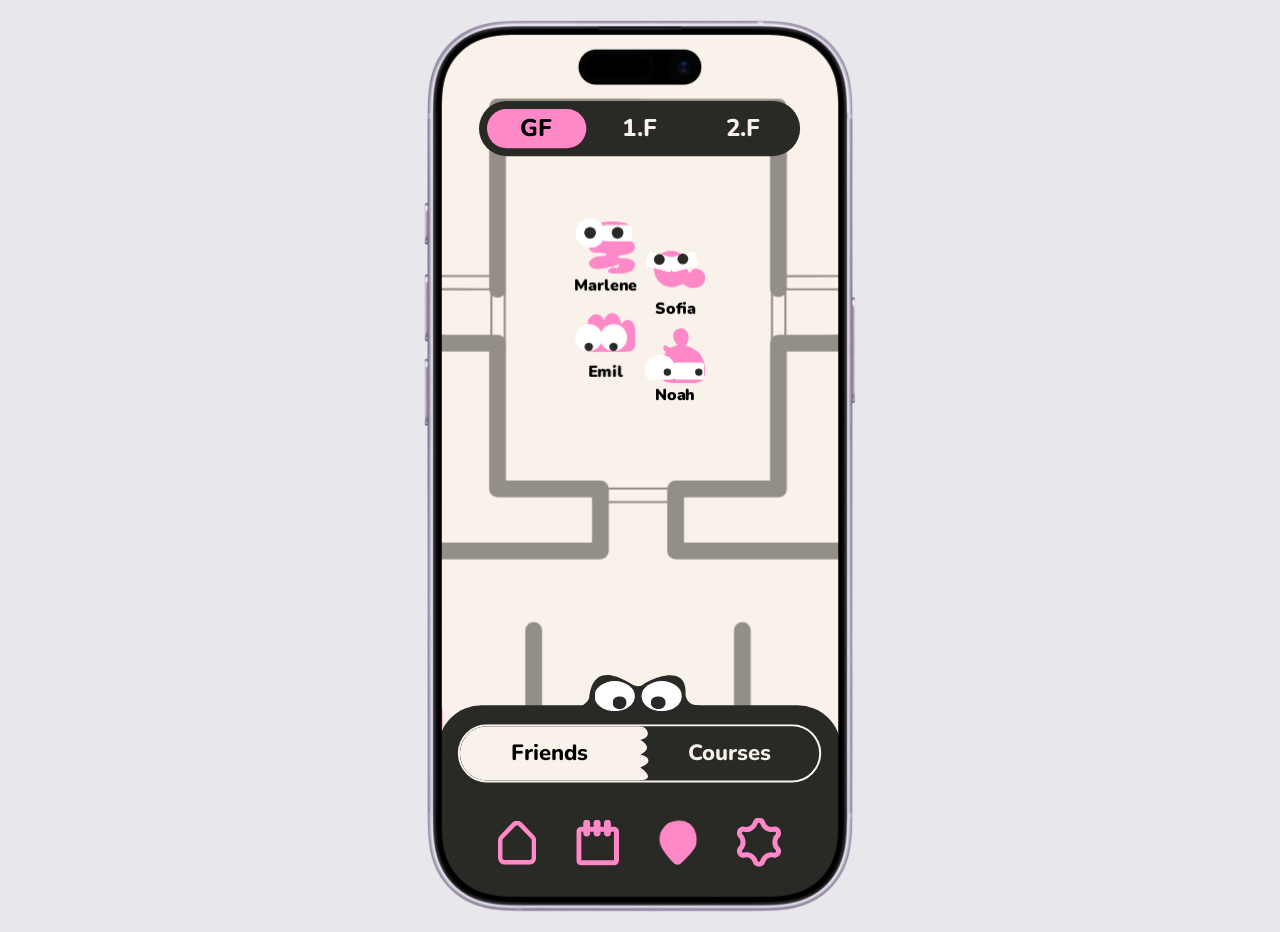
==== commit 92b4f3e0: "Update timetable and assets: Refactor course data to use duration instead of fixed time, enhance sch" ====
--- a/web/map.html
+++ b/web/map.html
@@ -9,7 +9,7 @@
   <link href="https://fonts.googleapis.com/css2?family=Nunito:wght@300;400;500;600;700;800;900&display=swap" rel="stylesheet">
   <link rel="stylesheet" href="styles.css?v=21">
   <link rel="stylesheet" href="stundenplan.css?v=42">
-  <link rel="stylesheet" href="map.css?v=48">
+  <link rel="stylesheet" href="map.css?v=53">
 </head>
 <body>
   <div class="phone-stage">
@@ -123,11 +123,11 @@
 </svg>
 <!-- GF courses view: inline SVG, same wall treatment, exported from Figma's "GF courses" family (includes pink course-room squares). Shown instead of mapBgGF when the Courses tab is active. -->
 <svg class="map-canvas__bg" id="mapBgGFCourses" viewBox="0 0 4563 2410" fill="none" xmlns="http://www.w3.org/2000/svg" aria-label="Ground floor plan, courses view" style="display:none">
-<rect x="3857" y="786" width="378" height="496" fill="#FF88C8"/>
-<rect x="2048" y="601.489" width="462" height="642" fill="#FF88C8"/>
-<rect x="1579" y="1064.49" width="152" height="290" fill="#FF88C8"/>
-<rect x="2829" y="1066.49" width="139" height="290" fill="#FF88C8"/>
-<rect x="326" y="789.489" width="380" height="110" fill="#FF88C8"/>
+<rect x="3857" y="786" width="378" height="496" fill="#FF88C8" class="map-course-room" data-room="0.101" data-people="greg,michi,anna" data-course="Interface Design" data-time="10:00 - 11:30" data-left-pct="88.6697" data-top-pct="42.9046"/>
+<rect x="2048" y="601.489" width="462" height="642" fill="#FF88C8" class="map-course-room" data-room="0.014" data-people="james,anna,theo,nora,michi,greg,mira" data-course="Prototyping" data-time="09:00 - 10:30" data-left-pct="49.9452" data-top-pct="38.2776"/>
+<rect x="1579" y="1064.49" width="152" height="290" fill="#FF88C8" class="map-course-room" data-room="0.027" data-people="greg,mira,michi,anna" data-course="Model Making" data-time="13:00 - 14:30" data-left-pct="36.27" data-top-pct="50.1863"/>
+<rect x="2829" y="1066.49" width="139" height="290" fill="#FF88C8" class="map-course-room" data-room="0.033" data-people="mira,greg,michi,anna,nora,sophia,james" data-course="UX Research" data-time="11:00 - 12:30" data-left-pct="63.5218" data-top-pct="50.2693"/>
+<rect x="326" y="789.489" width="380" height="110" fill="#FF88C8" class="map-course-room" data-room="0.008" data-people="michi,greg,nora,anna,sophia,james,theo,mira" data-course="Design Systems" data-time="14:00 - 15:30" data-left-pct="11.3083" data-top-pct="35.041"/>
 <path d="M1915.45 897.03V873.444C1915.45 867.788 1910.93 863.216 1905.28 863.216L1589.51 863.095C1583.86 863.095 1579.28 867.668 1579.28 873.324V902.566C1579.22 908.222 1574.59 912.794 1568.99 912.794H1208.7" stroke="#292925" stroke-width="28.5755" class="map-wall-thick" stroke-linecap="round" stroke-linejoin="round" vector-effect="non-scaling-stroke"/>
 <path d="M2037.61 999.618V1246.13H2214.3V1352.51H1925.13C1919.48 1352.51 1914.9 1347.93 1914.9 1342.28L1915.33 995.827H1943.91" stroke="#292925" stroke-width="28.5755" class="map-wall-thick" stroke-linecap="round" stroke-linejoin="round" vector-effect="non-scaling-stroke"/>
 <path d="M2279.53 590.05H2037.61V903.348" stroke="#292925" stroke-width="28.5755" class="map-wall-thick" stroke-linecap="round" stroke-linejoin="round" vector-effect="non-scaling-stroke"/>
@@ -336,12 +336,12 @@
 </svg>
 <!-- 1.F courses view: same as above, from "1.F courses" family. -->
 <svg class="map-canvas__bg" id="mapBg1FCourses" viewBox="0 0 4569 2411" fill="none" xmlns="http://www.w3.org/2000/svg" aria-label="1st floor plan, courses view" style="display:none">
-<rect x="2059" y="591" width="461" height="276" fill="#FF88C8"/>
-<rect x="2054" y="1022" width="461" height="217" fill="#FF88C8"/>
-<rect x="334" y="788" width="134" height="494" fill="#FF88C8"/>
-<rect x="894" y="1025" width="171" height="214" fill="#FF88C8"/>
-<rect x="1411" y="1025" width="171" height="214" fill="#FF88C8"/>
-<rect x="1588" y="1067" width="151" height="286" fill="#FF88C8"/>
+<rect x="2059" y="591" width="461" height="276" fill="#FF88C8" class="map-course-room" data-room="1.102" data-people="anna,mira,sophia,greg,james,michi,nora,theo" data-course="Motion Design" data-time="09:00 - 10:30" data-left-pct="50.1094" data-top-pct="30.2364"/>
+<rect x="2054" y="1022" width="461" height="217" fill="#FF88C8" class="map-course-room" data-room="1.045" data-people="mira,anna,sophia" data-course="Illustration" data-time="10:00 - 11:30" data-left-pct="50.0" data-top-pct="46.8893"/>
+<rect x="334" y="788" width="134" height="494" fill="#FF88C8" class="map-course-room" data-room="1.007" data-people="mira,michi,nora,theo" data-course="Photography" data-time="11:00 - 12:30" data-left-pct="8.7765" data-top-pct="42.9282"/>
+<rect x="894" y="1025" width="171" height="214" fill="#FF88C8" class="map-course-room" data-room="1.018" data-people="theo,sophia,mira" data-course="Typography" data-time="13:00 - 14:30" data-left-pct="21.438" data-top-pct="46.9515"/>
+<rect x="1411" y="1025" width="171" height="214" fill="#FF88C8" class="map-course-room" data-room="1.026" data-people="greg,sophia,nora,james" data-course="Math" data-time="14:00 - 15:30" data-left-pct="32.7533" data-top-pct="46.9515"/>
+<rect x="1588" y="1067" width="151" height="286" fill="#FF88C8" class="map-course-room" data-room="1.031" data-people="sophia,anna,mira,james" data-course="Ergonomics" data-time="15:00 - 16:30" data-left-pct="36.4084" data-top-pct="50.1866"/>
 <path d="M3182 997L3298 997" stroke="#292925" stroke-width="3.57194" class="map-wall-thin" stroke-linecap="round" stroke-linejoin="round" vector-effect="non-scaling-stroke"/>
 <path d="M3182 1015L3298 1015" stroke="#292925" stroke-width="3.57194" class="map-wall-thin" stroke-linecap="round" stroke-linejoin="round" vector-effect="non-scaling-stroke"/>
 <path d="M1756 1364L1756 1480" stroke="#292925" stroke-width="3.57194" class="map-wall-thin" stroke-linecap="round" stroke-linejoin="round" vector-effect="non-scaling-stroke"/>
@@ -394,10 +394,10 @@
 <path d="M2834 1065L2928 1065" stroke="#292925" stroke-width="3.57194" class="map-wall-thin" stroke-linecap="round" stroke-linejoin="round" vector-effect="non-scaling-stroke"/>
 <path d="M2996 997L3112 997" stroke="#292925" stroke-width="3.57194" class="map-wall-thin" stroke-linecap="round" stroke-linejoin="round" vector-effect="non-scaling-stroke"/>
 <path d="M2996 1015L3112 1015" stroke="#292925" stroke-width="3.57194" class="map-wall-thin" stroke-linecap="round" stroke-linejoin="round" vector-effect="non-scaling-stroke"/>
-<rect x="2828" y="1068" width="145" height="278" fill="#FF88C8"/>
-<rect x="3148" y="1018" width="169" height="219" fill="#FF88C8"/>
-<rect x="4107" y="794" width="130" height="489" fill="#FF88C8"/>
-<rect x="1745" y="1522" width="344" height="293" fill="#FF88C8"/>
+<rect x="2828" y="1068" width="145" height="278" fill="#FF88C8" class="map-course-room" data-room="1.088" data-people="theo,james,nora,anna,mira,sophia,greg,michi" data-course="Statistics" data-time="09:00 - 10:30" data-left-pct="63.4822" data-top-pct="50.0622"/>
+<rect x="3148" y="1018" width="169" height="219" fill="#FF88C8" class="map-course-room" data-room="1.095" data-people="sophia,james,mira,nora,greg" data-course="Ceramics" data-time="10:00 - 11:30" data-left-pct="70.7485" data-top-pct="46.7648"/>
+<rect x="4107" y="794" width="130" height="489" fill="#FF88C8" class="map-course-room" data-room="1.112" data-people="sophia,theo,nora,greg,anna" data-course="ID Grundlagen" data-time="11:00 - 12:30" data-left-pct="91.311" data-top-pct="43.0734"/>
+<rect x="1745" y="1522" width="344" height="293" fill="#FF88C8" class="map-course-room" data-room="1.052" data-people="theo,nora,james" data-course="Service Design" data-time="13:00 - 14:30" data-left-pct="41.9567" data-top-pct="69.2036"/>
 <path d="M1917.64 898.031L1917.64 874.444C1917.64 868.789 1913.13 864.216 1907.47 864.216L1591.71 864.095C1586.05 864.095 1581.48 868.668 1581.48 874.324L1581.48 903.566C1581.42 909.222 1576.78 913.795 1571.19 913.795L1210.89 913.795" stroke="#292925" stroke-width="28.5755" class="map-wall-thick" stroke-linecap="round" stroke-linejoin="round" vector-effect="non-scaling-stroke"/>
 <path d="M1916.75 896.037L1916.75 873.435C1916.75 868.015 1912.25 863.633 1906.61 863.633L1591.69 863.518C1586.05 863.518 1581.49 867.9 1581.49 873.32L1581.49 901.342C1581.43 906.762 1576.81 911.144 1571.23 911.144L1216.65 913.525" stroke="#292925" stroke-width="28.5755" class="map-wall-thick" stroke-linecap="round" stroke-linejoin="round" vector-effect="non-scaling-stroke"/>
 <path d="M2039.8 1000.62L2039.8 1247.13L2345.39 1247.13M2373.96 1353.51L1927.33 1353.51C1921.67 1353.51 1917.1 1348.93 1917.1 1343.28L1917.52 996.827L1946.1 996.827" stroke="#292925" stroke-width="28.5755" class="map-wall-thick" stroke-linecap="round" stroke-linejoin="round" vector-effect="non-scaling-stroke"/>
@@ -528,11 +528,11 @@
 </svg>
 <!-- 2.F courses view: same as above, from "2.F courses" family. -->
 <svg class="map-canvas__bg" id="mapBg2OGCourses" viewBox="0 0 4563 2410" fill="none" xmlns="http://www.w3.org/2000/svg" aria-label="2nd floor plan, courses view" style="display:none">
-<rect x="3334" y="960" width="528" height="229" fill="#FF88C8"/>
-<rect x="2988" y="960" width="176" height="226" fill="#FF88C8"/>
-<rect x="2465" y="1451" width="354" height="311" fill="#FF88C8"/>
-<rect x="340" y="735" width="365" height="109" fill="#FF88C8"/>
-<rect x="705" y="989" width="582" height="200" fill="#FF88C8"/>
+<rect x="3334" y="960" width="528" height="229" fill="#FF88C8" class="map-course-room" data-room="2.203" data-people="sophia,theo,anna,greg" data-course="Branding" data-time="09:00 - 10:30" data-left-pct="78.8516" data-top-pct="44.5851"/>
+<rect x="2988" y="960" width="176" height="226" fill="#FF88C8" class="map-course-room" data-room="2.198" data-people="nora,mira,anna,james" data-course="3D Modeling" data-time="10:00 - 11:30" data-left-pct="67.4118" data-top-pct="44.5228"/>
+<rect x="2465" y="1451" width="354" height="311" fill="#FF88C8" class="map-course-room" data-room="2.211" data-people="sophia,michi,theo,greg" data-course="Sound Design" data-time="11:00 - 12:30" data-left-pct="57.9005" data-top-pct="66.6598"/>
+<rect x="340" y="735" width="365" height="109" fill="#FF88C8" class="map-course-room" data-room="2.107" data-people="nora,theo,anna,mira" data-course="User Testing" data-time="13:00 - 14:30" data-left-pct="11.4508" data-top-pct="32.7593"/>
+<rect x="705" y="989" width="582" height="200" fill="#FF88C8" class="map-course-room" data-room="2.114" data-people="sophia,anna,nora" data-course="Color Theory" data-time="14:00 - 15:30" data-left-pct="21.8277" data-top-pct="45.1867"/>
 <path d="M1920.21 839.392L1920.21 815.806C1920.21 810.15 1915.69 805.577 1910.04 805.577L1594.27 805.457C1588.62 805.457 1584.04 810.03 1584.04 815.685L1584.04 844.927C1583.98 850.583 1579.35 855.156 1573.75 855.156L1095.4 855.156" stroke="#292925" stroke-width="28.5755" class="map-wall-thick" stroke-linecap="round" stroke-linejoin="round" vector-effect="non-scaling-stroke"/>
 <path d="M2362.24 1294.87L1929.9 1294.87C1924.24 1294.87 1919.66 1290.29 1919.66 1284.64L1919.66 819.167" stroke="#292925" stroke-width="28.5755" class="map-wall-thick" stroke-linecap="round" stroke-linejoin="round" vector-effect="non-scaling-stroke"/>
 <path d="M1633.51 997.875L1584.23 997.875L1584.23 938.231L1584.23 1264.36" stroke="#292925" stroke-width="28.5755" class="map-wall-thick" stroke-linecap="round" stroke-linejoin="round" vector-effect="non-scaling-stroke"/>
@@ -830,21 +830,8 @@
       </div>
 
       <div class="map-sheet__body" id="sheetBody">
-        <div class="map-sheet__panel" id="sheetFriends">
-          <div id="sheetFriendsList"></div>
-        </div>
-        <div class="map-sheet__panel" id="sheetCourses" hidden>
-          <div class="map-course-row"><span class="map-course-row__name">ID Grundlagen</span><span class="map-course-row__room">0.012</span></div>
-          <div class="map-course-row"><span class="map-course-row__name">Prototyping</span><span class="map-course-row__room">1.019</span></div>
-          <div class="map-course-row"><span class="map-course-row__name">Interface Design</span><span class="map-course-row__room">1.019</span></div>
-          <div class="map-course-row"><span class="map-course-row__name">Model Making</span><span class="map-course-row__room">2.007</span></div>
-          <div class="map-course-row"><span class="map-course-row__name">Math</span><span class="map-course-row__room">2.013</span></div>
-          <div class="map-course-row"><span class="map-course-row__name">Ergonomics</span><span class="map-course-row__room">1.019</span></div>
-          <div class="map-course-row"><span class="map-course-row__name">Photography</span><span class="map-course-row__room">0.112</span></div>
-          <div class="map-course-row"><span class="map-course-row__name">Typography</span><span class="map-course-row__room">2.004</span></div>
-          <div class="map-course-row"><span class="map-course-row__name">Statistics</span><span class="map-course-row__room">2.101</span></div>
-          <div class="map-course-row"><span class="map-course-row__name">Ceramics</span><span class="map-course-row__room">0.004</span></div>
-        </div>
+        <div class="map-sheet__panel" id="sheetFriends"></div>
+        <div class="map-sheet__panel" id="sheetCourses" hidden></div>
       </div>
 
       <!-- Pinned search bar: sits OUTSIDE the scrolling body so it stays put
@@ -882,6 +869,19 @@
         </div>
         <div class="map-monster-card__divider"></div>
         <p class="map-monster-card__info" id="monsterCardInfo"></p>
+      </div>
+    </div>
+
+    <!-- ================= COURSE CARD OVERLAY ================= -->
+    <!-- Opens when a pink room square is tapped on the Courses-tab map;
+         same open/close mechanism as the monster card above (shares
+         #mapMonsterDim for dimming), adapted from the Figma "courses card"
+         family (nodes 2304:32069 / 2304:31893). -->
+    <div class="map-course-overlay" id="mapCourseOverlay" hidden>
+      <div class="map-course-card">
+        <p class="map-course-card__info" id="courseCardInfo"></p>
+        <div class="map-course-card__divider"></div>
+        <div class="map-course-card__people" id="courseCardPeople"></div>
       </div>
     </div>
   </div>
@@ -1105,6 +1105,48 @@
         bgGFCourses.style.display = (isCourses && currentFloor === 'GF') ? '' : 'none';
         bg1FCourses.style.display = (isCourses && currentFloor === '1.F') ? '' : 'none';
         bg2OGCourses.style.display = (isCourses && currentFloor === '2.F') ? '' : 'none';
+      }
+      // Shared by panToMarkerAnimated (monsters) and panToRoomAnimated
+      // (course rooms) — pans (map moves, not the target) so the given
+      // left%/top% point ends up horizontally centered and vertically in
+      // the top third of the viewport, zooming IN to defaultScale if the
+      // user is currently more zoomed out than that (never zooms back out
+      // if they're already zoomed in further), then calls back.
+      function panToPercentAnimated(leftPct, topPct, callback, duration) {
+        duration = duration || 500;
+        var targetMapX = (leftPct / 100) * NATURAL_W;
+        var targetMapY = (topPct / 100) * NATURAL_H;
+        var vw = viewport.clientWidth, vh = viewport.clientHeight;
+        // Center of the top third band (not the 1/3 boundary line itself).
+        var targetScreenX = vw / 2, targetScreenY = vh / 6;
+
+        var targetScale = Math.max(scale, defaultScale);
+        var targetX = targetScreenX - targetMapX * targetScale;
+        var targetY = targetScreenY - targetMapY * targetScale;
+
+        // Clamp against the same bounds constrain() uses (computed for the
+        // TARGET scale), so the animation never aims for a pan position
+        // that would immediately get snapped back after landing.
+        var w = NATURAL_W * targetScale, h = NATURAL_H * targetScale;
+        var marginX = w * EDGE_MARGIN, marginY = h * EDGE_MARGIN;
+        var minX = Math.min(0, vw - w) - marginX, maxX = Math.max(0, vw - w) + marginX;
+        var minY = Math.min(0, vh - h) - marginY, maxY = Math.max(0, vh - h) + marginY;
+        targetX = clamp(targetX, minX, maxX);
+        targetY = clamp(targetY, minY, maxY);
+
+        var startX = x, startY = y, startScale = scale, startTime = null;
+        function step(ts) {
+          if (!startTime) startTime = ts;
+          var t = Math.min(1, (ts - startTime) / duration);
+          var eased = 1 - Math.pow(1 - t, 3); // ease-out cubic
+          scale = startScale + (targetScale - startScale) * eased;
+          x = startX + (targetX - startX) * eased;
+          y = startY + (targetY - startY) * eased;
+          render();
+          if (t < 1) requestAnimationFrame(step);
+          else if (callback) callback();
+        }
+        requestAnimationFrame(step);
       }
       window.mapControls = {
         setFloor: function (floor) {
@@ -1138,46 +1180,21 @@
         // monster before its card opens, instead of popping the card up
         // immediately.
         panToMarkerAnimated: function (name, callback, duration) {
-          duration = duration || 500;
           var marker = Array.from(document.querySelectorAll('.map-marker')).find(function (node) {
             return node.getAttribute('data-friend') === name;
           });
           if (!marker) { if (callback) callback(); return; }
           var leftPct = parseFloat(marker.style.left || '0');
           var topPct = parseFloat(marker.style.top || '0');
-          var targetMapX = (leftPct / 100) * NATURAL_W;
-          var targetMapY = (topPct / 100) * NATURAL_H;
-          var vw = viewport.clientWidth, vh = viewport.clientHeight;
-          // Center of the top third band (not the 1/3 boundary line itself).
-          var targetScreenX = vw / 2, targetScreenY = vh / 6;
-
-          var targetScale = Math.max(scale, defaultScale);
-          var targetX = targetScreenX - targetMapX * targetScale;
-          var targetY = targetScreenY - targetMapY * targetScale;
-
-          // Clamp against the same bounds constrain() uses (computed for the
-          // TARGET scale), so the animation never aims for a pan position
-          // that would immediately get snapped back after landing.
-          var w = NATURAL_W * targetScale, h = NATURAL_H * targetScale;
-          var marginX = w * EDGE_MARGIN, marginY = h * EDGE_MARGIN;
-          var minX = Math.min(0, vw - w) - marginX, maxX = Math.max(0, vw - w) + marginX;
-          var minY = Math.min(0, vh - h) - marginY, maxY = Math.max(0, vh - h) + marginY;
-          targetX = clamp(targetX, minX, maxX);
-          targetY = clamp(targetY, minY, maxY);
-
-          var startX = x, startY = y, startScale = scale, startTime = null;
-          function step(ts) {
-            if (!startTime) startTime = ts;
-            var t = Math.min(1, (ts - startTime) / duration);
-            var eased = 1 - Math.pow(1 - t, 3); // ease-out cubic
-            scale = startScale + (targetScale - startScale) * eased;
-            x = startX + (targetX - startX) * eased;
-            y = startY + (targetY - startY) * eased;
-            render();
-            if (t < 1) requestAnimationFrame(step);
-            else if (callback) callback();
-          }
-          requestAnimationFrame(step);
+          panToPercentAnimated(leftPct, topPct, callback, duration);
+        },
+        // Same pan-to-top-third mechanism as panToMarkerAnimated, but for any
+        // point given directly as a left%/top% of the map (used by the
+        // course-room click handler, which has no .map-marker element to
+        // look up — its position comes from data-left-pct/data-top-pct
+        // baked into each room rect at build time).
+        panToRoomAnimated: function (leftPct, topPct, callback, duration) {
+          panToPercentAnimated(leftPct, topPct, callback, duration);
         },
         // Tapping a cluster badge (too zoomed out to show individual
         // monsters) zooms in on that group — centered, no card opens. Target
@@ -1233,7 +1250,11 @@
         { name: 'Mara', room: '0.118', monster: 'friend_monster_3.svg', bubbleLeft: 57, namePad: 26, top: 0, markerLeft: '10.48%', markerTop: '33.17%', course: 'Design Systems', time: '11:30 - 13:00' },
         { name: 'Nina', room: '1.205', monster: 'friend_monster_4.svg', bubbleLeft: 47, namePad: 36, top: -6, markerLeft: '13.29%', markerTop: '32.84%', course: 'Ceramics', time: '14:30 - 16:00' }
       ];
-      var listHost = document.getElementById('sheetFriendsList');
+      // Rows are appended directly into the #sheetFriends panel (not an
+      // extra wrapper div) — same reasoning as #sheetCourses below: its CSS
+      // gap:10px is calculated for direct .sp-friend-row children, and a
+      // wrapper div would swallow that gap.
+      var listHost = document.getElementById('sheetFriends');
       var markers = Array.from(document.querySelectorAll('.map-marker'));
       var clusters = Array.from(document.querySelectorAll('.map-cluster'));
 
@@ -1360,11 +1381,62 @@
         window.setTimeout(function () { overlay.hidden = true; }, 250);
       }
 
+      // ---- Course card (pink room squares on the Courses-tab map) ----
+      // Same open/close mechanism as the monster card, reusing mapDim.
+      var courseOverlay = document.getElementById('mapCourseOverlay');
+      var courseCardInfo = document.getElementById('courseCardInfo');
+      var courseCardPeople = document.getElementById('courseCardPeople');
+      var courseCard = courseOverlay.querySelector('.map-course-card');
+      function openCourseCard(room) {
+        courseCardInfo.innerHTML = room.course + '<br>' + room.time + '<br>' + room.room;
+        // Attendee roster (name + icon) varies per room — data-people is a
+        // comma-separated list of names baked onto the rect at build time,
+        // each mapped to its own avatar asset. More than 5 wraps to a
+        // second row (see .map-course-card__people in map.css); the card
+        // just hugs whatever height that ends up needing.
+        courseCardPeople.innerHTML = room.people.map(function (name) {
+          return '<div class="map-course-card__person"><img class="map-course-card__avatar" src="assets/course_avatar_' + name + '.svg" alt=""><span class="map-course-card__person-name">' + name + '</span></div>';
+        }).join('');
+        courseOverlay.hidden = false;
+        requestAnimationFrame(function () {
+          courseOverlay.classList.add('is-open');
+          mapDim.classList.add('is-open');
+        });
+      }
+      function closeCourseCard() {
+        courseOverlay.classList.remove('is-open');
+        mapDim.classList.remove('is-open');
+        window.setTimeout(function () { courseOverlay.hidden = true; }, 250);
+      }
+      courseOverlay.addEventListener('click', function (e) {
+        if (!courseCard.contains(e.target)) closeCourseCard();
+      });
+
       // Delegated so it keeps working after renderFriendMapState() rebuilds
       // marker innerHTML on every floor switch. Settles the map on the
       // tapped monster first (pan only — map moves, not the card), then
       // opens the card; pan (500ms) + card-open (250ms) stays under 1s total.
       document.getElementById('mapViewport').addEventListener('click', function (e) {
+        // Pink course-room square, tapped on the Courses tab — same
+        // pan-to-top-third-then-open mechanism as tapping a monster marker,
+        // using the left%/top% baked onto the rect at build time.
+        var roomRect = e.target.closest('.map-course-room');
+        if (roomRect) {
+          var room = {
+            room: roomRect.getAttribute('data-room'),
+            course: roomRect.getAttribute('data-course'),
+            time: roomRect.getAttribute('data-time'),
+            people: (roomRect.getAttribute('data-people') || '').split(',').filter(Boolean)
+          };
+          var leftPct = parseFloat(roomRect.getAttribute('data-left-pct') || '0');
+          var topPct = parseFloat(roomRect.getAttribute('data-top-pct') || '0');
+          if (window.mapControls && window.mapControls.panToRoomAnimated) {
+            window.mapControls.panToRoomAnimated(leftPct, topPct, function () { openCourseCard(room); }, 500);
+          } else {
+            openCourseCard(room);
+          }
+          return;
+        }
         // Too zoomed out to show individual monsters: tapping the grouped
         // badge just zooms in on that group — no card opens.
         var cluster = e.target.closest('.map-cluster');
@@ -1390,6 +1462,11 @@
       overlay.addEventListener('click', function (e) {
         if (!overlayCard.contains(e.target)) closeMonsterCard();
       });
+
+      // Exposed so the Courses list in the bottom sheet (built further below,
+      // after all room data is available) can open a room's card the same
+      // way tapping its pink square on the map does.
+      window.mapCourseControls = { open: openCourseCard };
     })();
 
     // ===================== Bottom sheet: Freunde / Kurse toggle =====================
@@ -1534,6 +1611,64 @@
         });
       });
     })();
+
+    // ===================== Bottom sheet: Courses list =====================
+    // Built from the same .map-course-room rects baked into the map SVGs
+    // (data-room/data-course/data-time/data-people/data-left-pct/data-top-pct
+    // — see the courses-tab background markup above), so this list can never
+    // drift out of sync with what's actually clickable on the map. Tapping a
+    // row switches to that room's floor if needed, collapses the sheet, and
+    // pans + opens its card — the same mechanism as tapping a monster marker
+    // (panToMarkerAnimated) then tapping a room square on the map directly.
+    (function () {
+      // Rows are appended directly into the #sheetCourses panel (not an
+      // extra wrapper div) — its CSS gap:36px is calculated precisely for
+      // direct .map-course-row children (see the comment above #sheetCourses
+      // in map.css); a wrapper div would swallow that gap.
+      var listHost = document.getElementById('sheetCourses');
+      if (!listHost) return;
+
+      var floorForSvgId = { mapBgGFCourses: 'GF', mapBg1FCourses: '1.F', mapBg2OGCourses: '2.F' };
+      var rooms = Array.from(document.querySelectorAll('.map-course-room')).map(function (rect) {
+        var svg = rect.closest('svg');
+        return {
+          floor: floorForSvgId[svg.id] || 'GF',
+          room: rect.getAttribute('data-room'),
+          course: rect.getAttribute('data-course'),
+          time: rect.getAttribute('data-time'),
+          people: (rect.getAttribute('data-people') || '').split(',').filter(Boolean),
+          leftPct: parseFloat(rect.getAttribute('data-left-pct') || '0'),
+          topPct: parseFloat(rect.getAttribute('data-top-pct') || '0')
+        };
+      }).sort(function (a, b) { return a.room.localeCompare(b.room); });
+
+      listHost.innerHTML = rooms.map(function (r, i) {
+        return '<button class="map-course-row" type="button" data-index="' + i + '">' +
+          '<span class="map-course-row__name">' + r.course + '</span>' +
+          '<span class="map-course-row__room">' + r.room + '</span>' +
+        '</button>';
+      }).join('');
+
+      listHost.querySelectorAll('.map-course-row').forEach(function (btn) {
+        btn.addEventListener('click', function () {
+          var room = rooms[parseInt(btn.getAttribute('data-index'), 10)];
+          if (!room) return;
+          var activeFloor = document.querySelector('.map-floor-toggle').getAttribute('data-active') || 'GF';
+          if (room.floor !== activeFloor) {
+            var seg = document.querySelector('.map-floor-toggle__seg[data-floor="' + room.floor + '"]');
+            if (seg) seg.click(); // reuses all existing floor-switch side effects
+          }
+          if (window.mapSheetControls && window.mapSheetControls.collapse) window.mapSheetControls.collapse();
+          if (window.mapControls && window.mapControls.panToRoomAnimated) {
+            window.mapControls.panToRoomAnimated(room.leftPct, room.topPct, function () {
+              if (window.mapCourseControls && window.mapCourseControls.open) window.mapCourseControls.open(room);
+            }, 500);
+          } else if (window.mapCourseControls && window.mapCourseControls.open) {
+            window.mapCourseControls.open(room);
+          }
+        });
+      });
+    })();
   </script>
 </body>
 </html>
--- a/web/stundenplan.css
+++ b/web/stundenplan.css
@@ -146,8 +146,15 @@
    not the old fixed 336px) — figure/name are ~35% bigger than before, so the
    column also grew (58→66px) and the gap shrank (6→3px) to keep 5 fitting. */
 .sp-course__people{ display:flex; flex-wrap:wrap; gap:8px 3px; width:100%; padding:2px 0 40px; align-items:flex-start; flex-shrink:0; justify-content:flex-start; }
-.sp-course__person{ display:flex; flex-direction:column; align-items:center; justify-content:flex-end; height:81px; width:66px; padding:0 1px; box-sizing:border-box; flex:none; }
-.sp-course__person-figure{ width:64px; height:43px; display:block; object-fit:contain; }
+.sp-course__person{ display:flex; flex-direction:column; align-items:center; justify-content:flex-end; height:81px; width:66px; padding:0 1px; box-sizing:border-box; flex:none; cursor:pointer; }
+/* Positions the "incoming" splash image exactly on top of the outgoing one
+   (see stundenplan.html's crossfade()) so the tap effect reads as a single
+   shape dissolving into the other, not a fade-to-nothing-then-fade-in. */
+.sp-course__person-figwrap{ position:relative; width:51.2px; height:34.4px; display:block; flex:none; }
+.sp-course__person-figure{ position:absolute; top:0; left:0; width:51.2px; height:34.4px; display:block; object-fit:contain; transition:opacity .3s ease; } /* 20% smaller than 64x43 — .sp-course__person's own width (66px) stays fixed, so row spacing/spread is unaffected */
+@media (prefers-reduced-motion: reduce){
+  .sp-course__person-figure{ transition:none; }
+}
 .sp-course__person-name{ margin:2px 0 0 0; font-family:var(--font); font-weight:400; font-size:20px; color:var(--dark); white-space:normal; text-align:center; line-height:1.05; }
 
 /* ===================== TAB OVERLAY (eyes + pill + label) ===================== */
--- a/web/map.css
+++ b/web/map.css
@@ -378,7 +378,7 @@
    Course tiles are the bare 47px card with no dead space, so their gap IS the
    visible spacing — 30px to match the friends. */
 #sheetFriends{ gap:10px; }
-#sheetCourses{ gap:36px; }
+#sheetCourses{ gap:31.4px; } /* tuned to match the friends list's actual measured visible gap (32.13px between bubbles) now that course rows are plain tiles with no dead space */
 
 /* Equal 30px of breathing room above the first card and below the last one, in
    both tabs — matching the 30px between cards. The two panels need different
@@ -401,7 +401,7 @@
    width left-to-right and is rounded on all four corners. Padding matches the
    friend bubble's own border padding (12px). */
 .map-course-row{
-  width:362px; min-height:47px;
+  width:362px; min-height:49.5px; /* matches .sp-friend-row__bubble's actual rendered height (its 27.6px name text pushes it past its own 47px floor) */
   background:var(--cream);
   border-radius:22px;
   display:flex;
@@ -411,6 +411,8 @@
   padding:6px 12px;
   box-sizing:border-box;
   flex:none;
+  /* button reset — every row is a clickable <button> now */
+  border:0; appearance:none; -webkit-appearance:none; font:inherit; cursor:pointer;
 }
 .map-course-row__name{ font-family:var(--font); font-weight:800; font-size:24px; color:var(--dark); }
 .map-course-row__room{ font-family:var(--font); font-weight:800; font-size:24px; color:rgba(41,41,37,0.47); }
@@ -485,3 +487,46 @@
 @media (prefers-reduced-motion: reduce){
   .map-monster-dim, .map-monster-card{ transition:none; }
 }
+
+/* Course card — same open/close mechanism as the monster card above (shares
+   .map-monster-dim), styled from the Figma "courses card" family: pink
+   rounded card, bold header text, a divider line, then a row of avatars.
+   Attendee count/roster is randomized per room (baked into each room rect's
+   data-people at build time) — cards with more than 5 people wrap to a
+   second row, growing the card taller to fit (no fixed height is set, so
+   it just hugs whatever content is rendered in). */
+.map-course-overlay{
+  position:absolute; inset:0;
+  z-index:60;
+  display:flex; align-items:center; justify-content:center;
+}
+.map-course-overlay[hidden]{ display:none; }
+.map-course-card{
+  position:relative;
+  width:306px;
+  border-radius:31px;
+  background:var(--pink);
+  padding:16px 21px;
+  box-sizing:border-box;
+  display:flex; flex-direction:column;
+  transform:scale(.85); opacity:0;
+  transition:transform .25s cubic-bezier(.34,1.56,.64,1), opacity .2s ease;
+}
+.map-course-overlay.is-open .map-course-card{ transform:scale(1); opacity:1; }
+.map-course-card__info{ margin:0 0 16px; font-family:var(--font); font-weight:700; font-size:24px; color:var(--dark); line-height:1.3; }
+.map-course-card__divider{ height:4px; background:#000; border-radius:2px; margin-bottom:16px; }
+.map-course-card__people{ display:flex; flex-direction:row; flex-wrap:wrap; gap:10px 10px; max-width:265px; }
+.map-course-card__person{ display:flex; flex-direction:column; align-items:center; width:45px; flex-shrink:0; }
+.map-course-card__avatar{ width:32px; max-height:32px; height:auto; display:block; }
+.map-course-card__person-name{ margin-top:6px; font-family:var(--font); font-weight:400; font-size:16px; color:var(--dark); white-space:nowrap; }
+@media (prefers-reduced-motion: reduce){
+  .map-course-card{ transition:none; }
+}
+
+/* Pink course-room squares (.map-course-room, baked into the courses-tab SVG
+   exports) are the only clickable part of those backgrounds — the rest of
+   .map-canvas__bg stays pointer-events:none so it never blocks map drag. */
+.map-course-room{
+  pointer-events:auto;
+  cursor:pointer;
+}
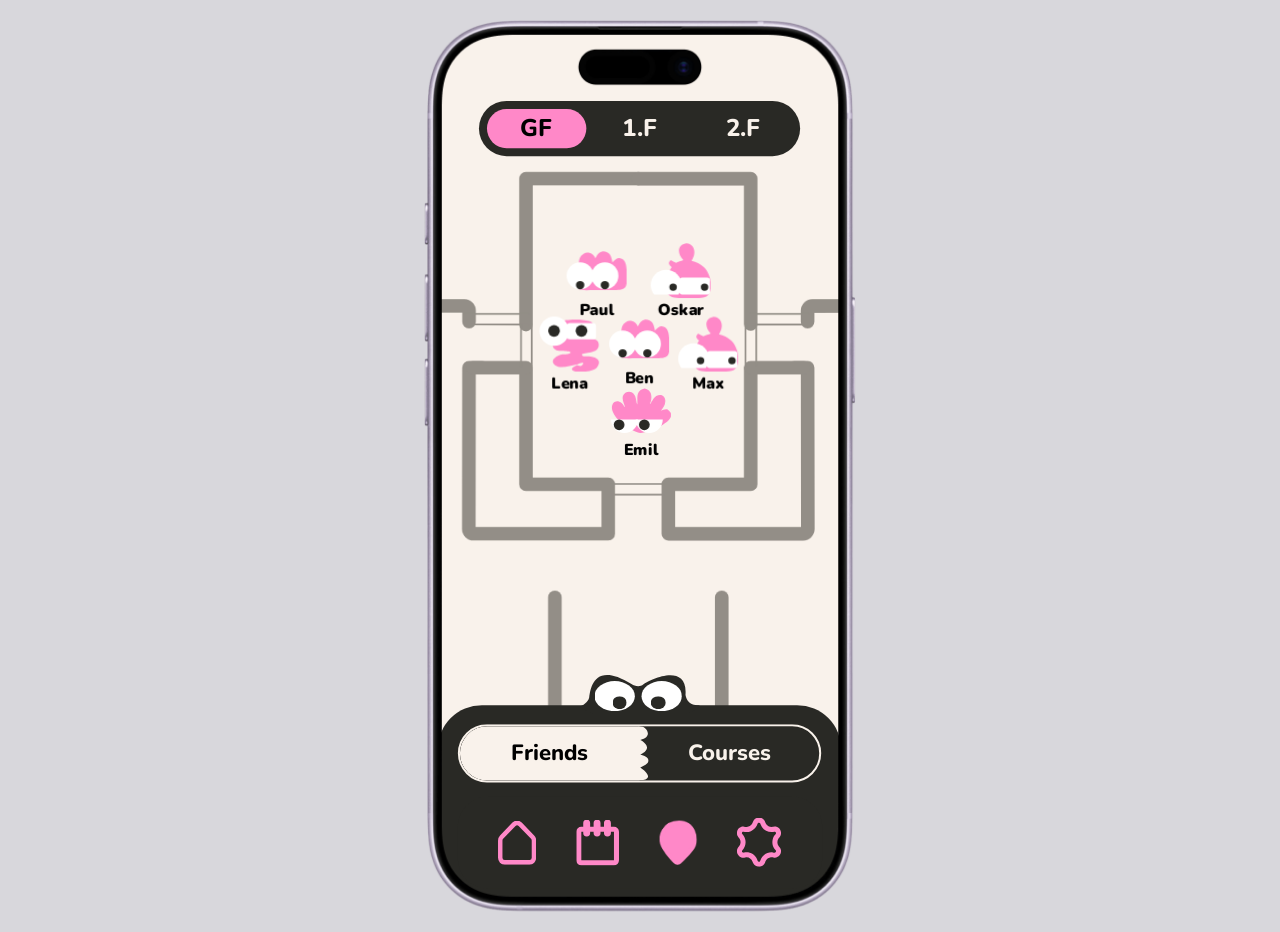
==== commit 310954a6: "Add custom cursor implementation for fine-pointer devices This commit introduces a custom app cursor" ====
--- a/web/map.html
+++ b/web/map.html
@@ -7,9 +7,9 @@
   <link rel="preconnect" href="https://fonts.googleapis.com">
   <link rel="preconnect" href="https://fonts.gstatic.com" crossorigin>
   <link href="https://fonts.googleapis.com/css2?family=Nunito:wght@300;400;500;600;700;800;900&display=swap" rel="stylesheet">
-  <link rel="stylesheet" href="styles.css?v=21">
-  <link rel="stylesheet" href="stundenplan.css?v=42">
-  <link rel="stylesheet" href="map.css?v=53">
+  <link rel="stylesheet" href="styles.css?v=38">
+  <link rel="stylesheet" href="stundenplan.css?v=52">
+  <link rel="stylesheet" href="map.css?v=57">
 </head>
 <body>
   <div class="phone-stage">
@@ -193,7 +193,7 @@
 <path d="M472 924H564" stroke="#292925" stroke-width="3.57194" class="map-wall-thin" stroke-linecap="round" stroke-linejoin="round" vector-effect="non-scaling-stroke"/>
 <path d="M1631 1043L1714 1043" stroke="#292925" stroke-width="3.57194" class="map-wall-thin" stroke-linecap="round" stroke-linejoin="round" vector-effect="non-scaling-stroke"/>
 <path d="M1631 1066H1714" stroke="#292925" stroke-width="3.57194" class="map-wall-thin" stroke-linecap="round" stroke-linejoin="round" vector-effect="non-scaling-stroke"/>
-</svg>
+<text class="map-course-room-label" x="4046.0" y="1034.0">0.101</text><text class="map-course-room-label" x="2279.0" y="922.489">0.014</text><text class="map-course-room-label" x="1655.0" y="1209.49">0.027</text><text class="map-course-room-label" x="2898.5" y="1211.49">0.033</text><text class="map-course-room-label" x="516.0" y="844.489">0.008</text></svg>
         <!-- 1.F: inline SVG (same reasoning as GF above) — exported from
              Figma, wall paths tagged with vector-effect="non-scaling-stroke"
              + .map-wall-thick/.map-wall-thin classes for the same constant-
@@ -447,7 +447,7 @@
 <path d="M3455.07 1006.4L3536.04 1006.4" stroke="#292925" stroke-width="28.5755" class="map-wall-thick" stroke-linecap="round" stroke-linejoin="round" vector-effect="non-scaling-stroke"/>
 <path d="M3626.52 1006.4L3707.49 1006.4" stroke="#292925" stroke-width="28.5755" class="map-wall-thick" stroke-linecap="round" stroke-linejoin="round" vector-effect="non-scaling-stroke"/>
 <path d="M3107.4 1006.4L3188.37 1006.4" stroke="#292925" stroke-width="28.5755" class="map-wall-thick" stroke-linecap="round" stroke-linejoin="round" vector-effect="non-scaling-stroke"/>
-</svg>
+<text class="map-course-room-label" x="2289.5" y="729.0">1.102</text><text class="map-course-room-label" x="2284.5" y="1130.5">1.045</text><text class="map-course-room-label" x="401.0" y="1035.0">1.007</text><text class="map-course-room-label" x="979.5" y="1132.0">1.018</text><text class="map-course-room-label" x="1496.5" y="1132.0">1.026</text><text class="map-course-room-label" x="1663.5" y="1210.0">1.031</text><text class="map-course-room-label" x="2900.5" y="1207.0">1.088</text><text class="map-course-room-label" x="3232.5" y="1127.5">1.095</text><text class="map-course-room-label" x="4172.0" y="1038.5">1.112</text><text class="map-course-room-label" x="1917.0" y="1668.5">1.052</text></svg>
         <!-- 2.F: inline SVG (same reasoning as GF above) — exported from
              Figma, wall paths tagged with vector-effect="non-scaling-stroke"
              + .map-wall-thick/.map-wall-thin classes for the same constant-
@@ -586,205 +586,13 @@
 <path d="M3067 960H3164" stroke="#292925" stroke-width="3.57194" class="map-wall-thin" stroke-linecap="round" stroke-linejoin="round" vector-effect="non-scaling-stroke"/>
 <path d="M3391 936L3517 936" stroke="#292925" stroke-width="3.57194" class="map-wall-thin" stroke-linecap="round" stroke-linejoin="round" vector-effect="non-scaling-stroke"/>
 <path d="M3391 959H3517" stroke="#292925" stroke-width="3.57194" class="map-wall-thin" stroke-linecap="round" stroke-linejoin="round" vector-effect="non-scaling-stroke"/>
-</svg>
-        <!-- 11 figures placed on the ground floor -->
-        <div class="map-marker" style="left:47.62%;top:38.58%;">
-          <div class="map-marker__inner">
-            <svg class="map-marker__figur" viewBox="0 0 60.8553 39.6267" fill="none" xmlns="http://www.w3.org/2000/svg"><g id="figur">
-<path id="Vector" d="M36.5032 0C43.73 0.021093 45.4131 5.23708 46.3429 11.4113C46.5687 11.1039 46.8055 10.8026 47.0531 10.5103C48.2938 9.04587 51.2215 6.6292 53.1322 6.84013C62.5409 8.12982 60.2834 20.5024 60.7503 27.0201C61.7589 41.0951 55.4404 39.3504 44.4027 39.4017L27.2441 39.4559C20.4548 39.4679 7.40703 41.3663 6.24546 32.2059C5.5137 26.4325 8.37624 23.2866 13.8812 22.4278C12.9353 16.0035 9.91891 6.99985 17.1664 2.52513C18.9065 1.43432 21.0119 1.10285 22.999 1.60908C26.162 2.44376 27.6013 4.48678 29.1658 7.12642C30.9474 3.31763 32.2781 0.967263 36.5032 0Z" fill="var(--fill-0, #FF88C8)"/>
-<g id="Augen">
-<circle id="Auge rechts" cx="38.6832" cy="25.0026" r="13.6806" fill="var(--fill-0, white)"/>
-<circle id="Auge links" cx="13.6806" cy="25.0026" r="13.6806" fill="var(--fill-0, white)"/>
-<circle id="Pupille rechts" cx="38.6832" cy="34.4375" r="4.24572" fill="var(--fill-0, #292925)"/>
-<circle id="Pupille links" cx="13.6806" cy="34.4375" r="4.24572" fill="var(--fill-0, #292925)"/>
-</g>
-</g></svg>
-            <div class="map-marker__name">Vio</div>
-          </div>
-        </div>
-        <div class="map-marker" style="left:37.19%;top:66.43%;">
-          <div class="map-marker__inner">
-            <svg class="map-marker__figur" viewBox="0 0 53.383 49.5356" fill="none" xmlns="http://www.w3.org/2000/svg"><g id="figur">
-<path id="Vector" d="M38.9554 4.40234C41.1021 4.14957 44.6225 4.40754 44.2355 7.38268C43.7101 11.4225 39.289 15.7313 36.6895 18.7443C38.7986 19.0488 41.5742 18.535 42.6547 20.7543C42.6791 22.8459 40.3969 25.0628 39.0166 26.7456C41.7519 27.1296 46.5005 26.4751 48.7027 27.5388C55.4129 30.7796 45.3736 36.3892 43.0453 37.5631C35.2483 41.494 27.5485 45.6981 19.5012 48.8651C18.6569 49.1439 17.7903 49.3471 16.911 49.472C16.1416 49.5831 14.6889 49.5763 14.0425 49.2241C6.5948 45.1659 17.3095 36.9037 20.3464 33.6476C18.1532 33.5748 15.6258 33.964 14.5438 31.7285C14.6409 29.6304 17.1997 27.3766 18.63 25.3162C16.1582 25.1249 13.7668 25.1044 11.5166 24.0529C9.78762 23.2453 8.98346 20.9884 10.2072 19.6502C15.703 13.6411 31.705 6.32844 38.9554 4.40234Z" fill="var(--fill-0, #FF88C8)"/>
-<g id="Augen">
-<circle id="Auge links" cx="13.9469" cy="13.9469" r="13.9469" fill="var(--fill-0, white)"/>
-<circle id="Auge rechts" cx="39.4361" cy="13.9469" r="13.9469" fill="var(--fill-0, white)"/>
-<circle id="Pupille links" cx="8.89716" cy="20.9204" r="5.53067" fill="var(--fill-0, #292925)"/>
-<circle id="Pupille rechts" cx="34.3863" cy="20.9204" r="5.53067" fill="var(--fill-0, #292925)"/>
-</g>
-</g></svg>
-            <div class="map-marker__name">Charlie</div>
-          </div>
-        </div>
-        <div class="map-marker" style="left:40.38%;top:65.69%;">
-          <div class="map-marker__inner">
-            <svg class="map-marker__figur" viewBox="0 0 63.5661 39.7288" fill="none" xmlns="http://www.w3.org/2000/svg"><g id="figur">
-<path id="Vector" d="M25.189 0.0498268C37.8968 -0.688129 44.6222 6.81865 44.1857 19.3989C44.9965 20.8239 45.728 22.5257 47.1672 23.1905C49.8238 22.6593 48.1479 19.3162 54.2839 19.2271C56.7452 19.1953 59.1114 20.1909 60.829 21.9786C62.6607 23.8839 63.6471 26.4635 63.5609 29.1227C63.3132 37.3452 56.325 39.8867 49.3892 39.7213C45.2182 39.0788 43.2059 37.5361 39.8561 35.1727C37.5315 36.4705 35.7587 37.412 33.167 38.0864C28.1667 39.3714 22.8688 38.5953 18.4313 35.9265C14.0697 33.2705 11.1685 29.0114 9.99804 24.0111C8.74984 18.7945 9.59796 13.2885 12.3552 8.70489C15.4684 3.63145 19.5961 1.31898 25.189 0.0498268Z" fill="var(--fill-0, #FF88C8)"/>
-<g id="Augen">
-<rect id="Auge rechts" x="24.7461" y="7.82294" width="28.3068" height="15.8915" rx="2.48305" transform="rotate(-15 24.7461 7.82294)" fill="var(--fill-0, white)"/>
-<rect id="Auge links" width="28.3068" height="15.8915" rx="2.48305" transform="matrix(-0.965926 -0.258819 -0.258819 0.965926 31.4553 7.82294)" fill="var(--fill-0, white)"/>
-<circle id="Pupille rechts" cx="39.9771" cy="8.69068" r="5.71102" fill="var(--fill-0, #292925)"/>
-<circle id="Pupille links" cx="15.1466" cy="9.18729" r="5.71102" fill="var(--fill-0, #292925)"/>
-</g>
-</g></svg>
-            <div class="map-marker__name">Karl</div>
-          </div>
-        </div>
-        <div class="map-marker" style="left:38.56%;top:60.24%;">
-          <div class="map-marker__inner">
-            <svg class="map-marker__figur" viewBox="0 0 54.9355 50.5601" fill="none" xmlns="http://www.w3.org/2000/svg"><g id="figur">
-<path id="Vector" d="M32.4411 0C37.7414 0.194266 40.3933 4.72417 39.6902 9.69485C39.3218 12.3018 38.4913 13.8184 37.1929 16.0755C41.6839 17.3951 44.7937 18.6068 48.3592 21.9456C54.2539 27.3878 57.7041 41.3258 52.0799 47.7882C48.8651 51.4826 36.5272 50.4258 31.568 50.4037C25.203 50.2325 15.9718 51.5401 14.5666 43.4655C13.2076 35.9733 14.8349 28.242 19.0941 21.957C16.3244 19.2655 15.5289 18.5505 18.2255 15.4069C19.722 16.4394 21.4208 17.2337 23.0475 18.0526C24.9632 17.0871 27.6782 16.1607 29.7335 15.391C24.3743 9.90234 23.544 1.64419 32.4411 0Z" fill="var(--fill-0, #FF88C8)"/>
-<g id="Augen">
-<rect id="Auge rechts" x="53.9632" y="47.1571" width="27.7108" height="15.557" rx="2.43078" transform="rotate(-180 53.9632 47.1571)" fill="var(--fill-0, white)"/>
-<path id="Auge links" d="M14.0986 24.3078C21.885 24.3078 28.1973 30.62 28.1973 38.4064C28.1972 41.7128 27.0583 44.7531 25.1523 47.1574H3.04492C1.13886 44.7531 3.092e-05 41.7129 0 38.4064C6.80707e-07 30.62 6.31225 24.3078 14.0986 24.3078Z" fill="var(--fill-0, white)"/>
-<circle id="Pupille rechts" cx="49.1017" cy="40.3509" r="3.40309" fill="var(--fill-0, #292925)"/>
-<circle id="Pupille links" cx="20.4185" cy="40.3509" r="3.40309" fill="var(--fill-0, #292925)"/>
-</g>
-</g></svg>
-            <div class="map-marker__name">Alice</div>
-          </div>
-        </div>
-        <div class="map-marker" style="left:35.22%;top:50.75%;">
-          <div class="map-marker__inner">
-            <svg class="map-marker__figur" viewBox="0 0 56.9048 52.8035" fill="none" xmlns="http://www.w3.org/2000/svg"><g id="figur">
-<path id="Vector" d="M41.5254 4.69277C43.8137 4.42332 47.5664 4.69831 47.1538 7.86973C46.5937 12.176 41.881 16.7691 39.11 19.981C41.3582 20.3055 44.3169 19.7578 45.4687 22.1235C45.4947 24.3531 43.062 26.7162 41.5907 28.51C44.5063 28.9194 49.5683 28.2217 51.9158 29.3556C59.0686 32.8102 48.367 38.7899 45.8851 40.0413C37.5737 44.2314 29.3659 48.7129 20.7877 52.0889C19.8877 52.3861 18.964 52.6027 18.0267 52.7357C17.2064 52.8542 15.6579 52.847 14.9689 52.4715C7.02987 48.1456 18.4514 39.3383 21.6886 35.8674C19.3508 35.7898 16.6566 36.2047 15.5033 33.8217C15.6068 31.5852 18.3344 29.1827 19.8591 26.9863C17.2241 26.7824 14.675 26.7606 12.2764 25.6397C10.4333 24.7789 9.57612 22.373 10.8806 20.9465C16.7389 14.5411 33.7967 6.74594 41.5254 4.69277Z" fill="var(--fill-0, #FF88C8)"/>
-<g id="Augen">
-<circle id="Auge links" cx="14.867" cy="14.867" r="14.867" fill="var(--fill-0, white)"/>
-<circle id="Auge rechts" cx="42.0378" cy="14.867" r="14.867" fill="var(--fill-0, white)"/>
-<circle id="Pupille links" cx="9.48413" cy="22.3005" r="5.89554" fill="var(--fill-0, #292925)"/>
-<circle id="Pupille rechts" cx="36.6549" cy="22.3005" r="5.89554" fill="var(--fill-0, #292925)"/>
-</g>
-</g></svg>
-            <div class="map-marker__name">Jamie</div>
-          </div>
-        </div>
-        <div class="map-marker" style="left:47.62%;top:32.38%;">
-          <div class="map-marker__inner">
-            <svg class="map-marker__figur" viewBox="0 0 66.1326 49.2149" fill="none" xmlns="http://www.w3.org/2000/svg"><g id="figur">
-<path id="Vector" d="M36.9093 0C44.128 1.73071 45.1859 6.9915 43.9287 13.7737C43.4721 14.9717 42.845 16.2462 42.8804 17.4843C43.5589 17.0481 44.3467 15.0348 44.7936 14.1609C45.7872 13.3185 45.8322 12.7991 46.456 11.7055C49.5718 6.25599 58.617 4.76273 59.5881 12.8659C60.1669 17.6956 57.5527 21.0377 54.8742 24.557C56.8935 23.7534 60.8807 22.3278 62.5174 23.5448C75.7491 33.3789 48.858 44.7934 42.7164 46.7527C33.951 49.5472 31.7227 50.5585 24.2885 46.5738C15.3269 41.8974 5.38466 34.7097 1.65149 24.8248C-0.936979 17.3646 4.88947 10.3865 11.97 16.3488C13.3976 17.5524 14.5713 20.4912 15.2916 20.8843C15.3784 18.004 11.0246 11.7222 13.6131 7.14032C15.3141 4.12695 19.5585 2.62615 22.639 4.24664C28.0474 7.09289 27.1567 13.1065 28.6873 17.4529C28.7805 17.4264 28.877 17.4 28.9702 17.3731C29.2114 9.09603 27.2757 2.37793 36.9093 0Z" fill="var(--fill-0, #FF88C8)"/>
-<g id="Augen">
-<path id="Auge links" d="M29.734 34.3479C29.734 36.3003 29.3495 38.2335 28.6023 40.0373C27.8552 41.841 26.7601 43.48 25.3796 44.8605C23.999 46.241 22.3601 47.3361 20.5564 48.0832C18.7526 48.8304 16.8194 49.2149 14.867 49.2149C12.9146 49.2149 10.9814 48.8304 9.17765 48.0832C7.3739 47.3361 5.73498 46.241 4.35445 44.8605C2.97392 43.48 1.87882 41.841 1.13168 40.0373C0.384546 38.2335 -1.70681e-07 36.3003 0 34.3479L14.867 34.3479H29.734Z" fill="var(--fill-0, white)"/>
-<path id="Auge rechts" d="M56.9048 34.3479C56.9048 36.3003 56.5202 38.2335 55.7731 40.0373C55.0259 41.841 53.9308 43.48 52.5503 44.8605C51.1698 46.241 49.5309 47.3361 47.7271 48.0832C45.9234 48.8304 43.9901 49.2149 42.0378 49.2149C40.0854 49.2149 38.1521 48.8304 36.3484 48.0832C34.5446 47.3361 32.9057 46.241 31.5252 44.8605C30.1447 43.48 29.0496 41.841 28.3024 40.0373C27.5553 38.2335 27.1707 36.3003 27.1707 34.3479L42.0378 34.3479H56.9048Z" fill="var(--fill-0, white)"/>
-<circle id="Pupille links" cx="8.97147" cy="40.2435" r="5.89554" fill="var(--fill-0, #292925)"/>
-<circle id="Pupille rechts" cx="36.6549" cy="40.2435" r="5.89554" fill="var(--fill-0, #292925)"/>
-</g>
-</g></svg>
-            <div class="map-marker__name">Karla</div>
-          </div>
-        </div>
-        <div class="map-marker" style="left:50.24%;top:40.19%;">
-          <div class="map-marker__inner">
-            <svg class="map-marker__figur" viewBox="0 0 66.1326 42.0378" fill="none" xmlns="http://www.w3.org/2000/svg"><g id="figur">
-<path id="Vector" d="M32.6729 0.113735C35.524 -0.22914 38.7094 0.261606 41.5814 0.809555C59.2122 4.23407 66.9911 21.9235 66.0577 38.0967C65.7884 42.7611 45.2461 41.6012 44.0855 40.9707C39.378 38.4133 43.5677 29.3042 34.3614 26.5254L33.95 26.4032C25.3013 27.2245 26.4737 34.8116 24.0702 40.334C23.1894 42.3581 3.92135 42.4615 1.47636 41.2603C0.750602 40.9034 -0.0688539 38.8936 0.00460345 38.0756C-0.0296766 19.1642 13.2015 2.19633 32.6729 0.113735Z" fill="var(--fill-0, #FF88C8)"/>
-<g id="Augen">
-<rect id="Auge links" x="35.5475" y="20.4599" width="29.2214" height="16.405" rx="2.56328" transform="rotate(165 35.5475 20.4599)" fill="var(--fill-0, white)"/>
-<rect id="Auge rechts" width="29.2214" height="16.405" rx="2.56328" transform="matrix(0.965926 0.258819 0.258819 -0.965926 28.6216 20.4599)" fill="var(--fill-0, white)"/>
-<circle id="Pupille rechts" cx="44.3447" cy="12.56" r="5.89554" fill="var(--fill-0, #292925)"/>
-<circle id="Pupille links" cx="20.2499" cy="13.0727" r="5.89554" fill="var(--fill-0, #292925)"/>
-</g>
-</g></svg>
-            <div class="map-marker__name">Natalie</div>
-          </div>
-        </div>
-        <div class="map-marker" style="left:50.23%;top:34.04%;">
-          <div class="map-marker__inner">
-            <svg class="map-marker__figur" viewBox="0 0 53.5182 49.661" fill="none" xmlns="http://www.w3.org/2000/svg"><g id="figur">
-<path id="Vector" d="M39.0541 4.41349C41.2063 4.16008 44.7356 4.4187 44.3476 7.40138C43.8208 11.4514 39.3885 15.7711 36.7825 18.7918C38.8968 19.0971 41.6795 18.582 42.7627 20.8069C42.7872 22.9038 40.4993 25.1263 39.1155 26.8133C41.8576 27.1984 46.6183 26.5421 48.8261 27.6086C55.5533 30.8575 45.4885 36.4814 43.1543 37.6583C35.3376 41.5991 27.6183 45.8139 19.5506 48.9889C18.7042 49.2684 17.8354 49.4721 16.9539 49.5973C16.1824 49.7087 14.7261 49.7019 14.078 49.3488C6.61151 45.2804 17.3533 36.9971 20.3979 33.7328C18.1992 33.6598 15.6653 34.0501 14.5806 31.8089C14.678 29.7055 17.2433 27.446 18.6772 25.3803C16.1991 25.1885 13.8017 25.168 11.5458 24.1138C9.81241 23.3042 9.00622 21.0416 10.233 19.6999C15.7428 13.6757 31.7853 6.34447 39.0541 4.41349Z" fill="var(--fill-0, #FF88C8)"/>
-<g id="Augen">
-<circle id="Auge links" cx="13.9822" cy="13.9822" r="13.9822" fill="var(--fill-0, white)"/>
-<circle id="Auge rechts" cx="39.536" cy="13.9822" r="13.9822" fill="var(--fill-0, white)"/>
-<circle id="Pupille links" cx="8.9197" cy="20.9734" r="5.54468" fill="var(--fill-0, #292925)"/>
-<circle id="Pupille rechts" cx="34.4734" cy="20.9734" r="5.54468" fill="var(--fill-0, #292925)"/>
-</g>
-</g></svg>
-            <div class="map-marker__name">Johan</div>
-          </div>
-        </div>
-        <div class="map-marker" style="left:7.66%;top:32.96%;">
-          <div class="map-marker__inner">
-            <svg class="map-marker__figur" viewBox="0 0 61.7147 38.5717" fill="none" xmlns="http://www.w3.org/2000/svg"><g id="figur">
-<path id="Vector" d="M24.4554 0.0483755C36.793 -0.668087 43.3225 6.62005 42.8988 18.8339C43.686 20.2174 44.3962 21.8696 45.7934 22.515C48.3726 21.9993 46.7456 18.7536 52.7028 18.6671C55.0924 18.6362 57.3898 19.6028 59.0573 21.3384C60.8357 23.1882 61.7933 25.6928 61.7096 28.2745C61.4691 36.2575 54.6845 38.725 47.9507 38.5644C43.9012 37.9406 41.9475 36.4428 38.6952 34.1483C36.4384 35.4082 34.7172 36.3224 32.201 36.9771C27.3463 38.2247 22.2028 37.4712 17.8945 34.8802C13.6599 32.3015 10.8432 28.1664 9.70684 23.3118C8.49499 18.2471 9.31842 12.9015 11.9954 8.45136C15.0178 3.52568 19.0254 1.28057 24.4554 0.0483755Z" fill="var(--fill-0, #FF88C8)"/>
-<g id="Augen">
-<rect id="Auge rechts" x="24.0253" y="7.59509" width="27.4823" height="15.4287" rx="2.41073" transform="rotate(-15 24.0253 7.59509)" fill="var(--fill-0, white)"/>
-<rect id="Auge links" width="27.4823" height="15.4287" rx="2.41073" transform="matrix(-0.965926 -0.258819 -0.258819 0.965926 30.5391 7.59509)" fill="var(--fill-0, white)"/>
-<circle id="Pupille rechts" cx="38.8128" cy="8.43756" r="5.54468" fill="var(--fill-0, #292925)"/>
-<circle id="Pupille links" cx="14.7055" cy="8.9197" r="5.54468" fill="var(--fill-0, #292925)"/>
-</g>
-</g></svg>
-            <div class="map-marker__name">Bob</div>
-          </div>
-        </div>
-        <div class="map-marker" style="left:10.48%;top:33.17%;">
-          <div class="map-marker__inner">
-            <svg class="map-marker__figur" viewBox="0 0 62.1968 40.5003" fill="none" xmlns="http://www.w3.org/2000/svg"><g id="figur">
-<path id="Vector" d="M37.3079 0C44.6941 0.021558 46.4142 5.35253 47.3645 11.6629C47.5953 11.3487 47.8374 11.0408 48.0904 10.742C49.3585 9.24529 52.3507 6.77534 54.3035 6.99092C63.9196 8.30904 61.6124 20.9544 62.0895 27.6158C63.1204 42.0011 56.6625 40.2179 45.3815 40.2703L27.8447 40.3257C20.9058 40.338 7.57032 42.2782 6.38314 32.9159C5.63525 27.0152 8.5609 23.8 14.1872 22.9222C13.2204 16.3563 10.1376 7.15416 17.5448 2.5808C19.3233 1.46594 21.4751 1.12716 23.506 1.64455C26.7387 2.49763 28.2098 4.58569 29.8088 7.28352C31.6297 3.39077 32.9896 0.988586 37.3079 0Z" fill="var(--fill-0, #FF88C8)"/>
-<g id="Augen">
-<circle id="Auge rechts" cx="39.536" cy="25.5537" r="13.9822" fill="var(--fill-0, white)"/>
-<circle id="Auge links" cx="13.9822" cy="25.5537" r="13.9822" fill="var(--fill-0, white)"/>
-<circle id="Pupille rechts" cx="39.536" cy="35.1967" r="4.33931" fill="var(--fill-0, #292925)"/>
-<circle id="Pupille links" cx="13.9822" cy="35.1967" r="4.33931" fill="var(--fill-0, #292925)"/>
-</g>
-</g></svg>
-            <div class="map-marker__name">Tom</div>
-          </div>
-        </div>
-        <div class="map-marker" style="left:13.29%;top:32.84%;">
-          <div class="map-marker__inner">
-            <svg class="map-marker__figur" viewBox="0 0 54.9355 50.5601" fill="none" xmlns="http://www.w3.org/2000/svg"><g id="figur">
-<path id="Vector" d="M32.4411 0C37.7414 0.194266 40.3933 4.72417 39.6902 9.69485C39.3218 12.3018 38.4913 13.8184 37.1929 16.0755C41.6839 17.3951 44.7937 18.6068 48.3592 21.9456C54.2539 27.3878 57.7041 41.3258 52.0799 47.7882C48.8651 51.4826 36.5272 50.4258 31.568 50.4037C25.203 50.2325 15.9718 51.5401 14.5666 43.4655C13.2076 35.9733 14.8349 28.242 19.0941 21.957C16.3244 19.2655 15.5289 18.5505 18.2255 15.4069C19.722 16.4394 21.4208 17.2337 23.0475 18.0526C24.9632 17.0871 27.6782 16.1607 29.7335 15.391C24.3743 9.90234 23.544 1.64419 32.4411 0Z" fill="var(--fill-0, #FF88C8)"/>
-<g id="Augen">
-<rect id="Auge rechts" x="53.9632" y="47.1571" width="27.7108" height="15.557" rx="2.43078" transform="rotate(-180 53.9632 47.1571)" fill="var(--fill-0, white)"/>
-<path id="Auge links" d="M14.0986 24.3078C21.885 24.3078 28.1973 30.62 28.1973 38.4064C28.1972 41.7128 27.0583 44.7531 25.1523 47.1574H3.04492C1.13886 44.7531 3.092e-05 41.7129 0 38.4064C6.80707e-07 30.62 6.31225 24.3078 14.0986 24.3078Z" fill="var(--fill-0, white)"/>
-<circle id="Pupille rechts" cx="49.1017" cy="40.3509" r="3.40309" fill="var(--fill-0, #292925)"/>
-<circle id="Pupille links" cx="20.4185" cy="40.3509" r="3.40309" fill="var(--fill-0, #292925)"/>
-</g>
-</g></svg>
-            <div class="map-marker__name">Alice</div>
-          </div>
-        </div>
-
-        <!-- Zoomed-out cluster badges — shown instead of the 11 individual
-             figures below ~20% zoom (see the pan/zoom script's is-zoomed-out
-             toggle). Positioned at the average location of each natural
-             grouping above: Vio/Karla/Natalie/Johan (4), Jamie alone (1),
-             Charlie/Karl/Alice (3), Bob/Tom/Alice (3) — matches Figma
-             node 1905:29716. -->
-        <div class="map-cluster" style="left:48.93%;top:36.3%;">
-          <div class="map-cluster__inner">
-            <svg class="map-cluster__circle" viewBox="0 0 111.778 111.778" fill="none" xmlns="http://www.w3.org/2000/svg"><circle cx="55.8891" cy="55.8891" r="55.8891" fill="#FF88C8"/></svg>
-            <span class="map-cluster__count">4</span>
-            <svg class="map-cluster__eye-bump" viewBox="0 0 53.2693 54.3834" fill="none" xmlns="http://www.w3.org/2000/svg"><path d="M49.9509 25.9149C49.392 28.9888 51.9303 37.3256 53.2693 41.1097C53.2693 48.3753 51.9885 52.9862 51.3481 54.3834L0 0.939536C3.60951 0.0662681 12.3305 -0.981653 18.3386 1.8128C24.3467 4.60726 28.5267 4.84006 29.8657 4.60716C54.3172 1.28874 50.6495 22.0725 49.9509 25.9149Z" fill="#FF88C8"/></svg>
-            <svg class="map-cluster__eye-white" viewBox="0 0 19.9105 23.7529" fill="none" xmlns="http://www.w3.org/2000/svg"><ellipse cx="9.95525" cy="11.8764" rx="9.95525" ry="11.8764" fill="white"/></svg>
-            <svg class="map-cluster__eye-pupil" viewBox="0 0 11.8764 12.5751" fill="none" xmlns="http://www.w3.org/2000/svg"><ellipse cx="5.93822" cy="6.28753" rx="5.93822" ry="6.28753" fill="#292925"/></svg>
-          </div>
-        </div>
-        <div class="map-cluster" style="left:35.22%;top:50.75%;">
-          <div class="map-cluster__inner">
-            <svg class="map-cluster__circle" viewBox="0 0 111.778 111.778" fill="none" xmlns="http://www.w3.org/2000/svg"><circle cx="55.8891" cy="55.8891" r="55.8891" fill="#FF88C8"/></svg>
-            <span class="map-cluster__count">1</span>
-            <svg class="map-cluster__eye-bump" viewBox="0 0 53.2693 54.3834" fill="none" xmlns="http://www.w3.org/2000/svg"><path d="M49.9509 25.9149C49.392 28.9888 51.9303 37.3256 53.2693 41.1097C53.2693 48.3753 51.9885 52.9862 51.3481 54.3834L0 0.939536C3.60951 0.0662681 12.3305 -0.981653 18.3386 1.8128C24.3467 4.60726 28.5267 4.84006 29.8657 4.60716C54.3172 1.28874 50.6495 22.0725 49.9509 25.9149Z" fill="#FF88C8"/></svg>
-            <svg class="map-cluster__eye-white" viewBox="0 0 19.9105 23.7529" fill="none" xmlns="http://www.w3.org/2000/svg"><ellipse cx="9.95525" cy="11.8764" rx="9.95525" ry="11.8764" fill="white"/></svg>
-            <svg class="map-cluster__eye-pupil" viewBox="0 0 11.8764 12.5751" fill="none" xmlns="http://www.w3.org/2000/svg"><ellipse cx="5.93822" cy="6.28753" rx="5.93822" ry="6.28753" fill="#292925"/></svg>
-          </div>
-        </div>
-        <div class="map-cluster" style="left:38.71%;top:64.12%;">
-          <div class="map-cluster__inner">
-            <svg class="map-cluster__circle" viewBox="0 0 111.778 111.778" fill="none" xmlns="http://www.w3.org/2000/svg"><circle cx="55.8891" cy="55.8891" r="55.8891" fill="#FF88C8"/></svg>
-            <span class="map-cluster__count">3</span>
-            <svg class="map-cluster__eye-bump" viewBox="0 0 53.2693 54.3834" fill="none" xmlns="http://www.w3.org/2000/svg"><path d="M49.9509 25.9149C49.392 28.9888 51.9303 37.3256 53.2693 41.1097C53.2693 48.3753 51.9885 52.9862 51.3481 54.3834L0 0.939536C3.60951 0.0662681 12.3305 -0.981653 18.3386 1.8128C24.3467 4.60726 28.5267 4.84006 29.8657 4.60716C54.3172 1.28874 50.6495 22.0725 49.9509 25.9149Z" fill="#FF88C8"/></svg>
-            <svg class="map-cluster__eye-white" viewBox="0 0 19.9105 23.7529" fill="none" xmlns="http://www.w3.org/2000/svg"><ellipse cx="9.95525" cy="11.8764" rx="9.95525" ry="11.8764" fill="white"/></svg>
-            <svg class="map-cluster__eye-pupil" viewBox="0 0 11.8764 12.5751" fill="none" xmlns="http://www.w3.org/2000/svg"><ellipse cx="5.93822" cy="6.28753" rx="5.93822" ry="6.28753" fill="#292925"/></svg>
-          </div>
-        </div>
-        <div class="map-cluster" style="left:10.48%;top:32.99%;">
-          <div class="map-cluster__inner">
-            <svg class="map-cluster__circle" viewBox="0 0 111.778 111.778" fill="none" xmlns="http://www.w3.org/2000/svg"><circle cx="55.8891" cy="55.8891" r="55.8891" fill="#FF88C8"/></svg>
-            <span class="map-cluster__count">3</span>
-            <svg class="map-cluster__eye-bump" viewBox="0 0 53.2693 54.3834" fill="none" xmlns="http://www.w3.org/2000/svg"><path d="M49.9509 25.9149C49.392 28.9888 51.9303 37.3256 53.2693 41.1097C53.2693 48.3753 51.9885 52.9862 51.3481 54.3834L0 0.939536C3.60951 0.0662681 12.3305 -0.981653 18.3386 1.8128C24.3467 4.60726 28.5267 4.84006 29.8657 4.60716C54.3172 1.28874 50.6495 22.0725 49.9509 25.9149Z" fill="#FF88C8"/></svg>
-            <svg class="map-cluster__eye-white" viewBox="0 0 19.9105 23.7529" fill="none" xmlns="http://www.w3.org/2000/svg"><ellipse cx="9.95525" cy="11.8764" rx="9.95525" ry="11.8764" fill="white"/></svg>
-            <svg class="map-cluster__eye-pupil" viewBox="0 0 11.8764 12.5751" fill="none" xmlns="http://www.w3.org/2000/svg"><ellipse cx="5.93822" cy="6.28753" rx="5.93822" ry="6.28753" fill="#292925"/></svg>
-          </div>
-        </div>
+<text class="map-course-room-label" x="3598.0" y="1074.5">2.203</text><text class="map-course-room-label" x="3076.0" y="1073.0">2.198</text><text class="map-course-room-label" x="2642.0" y="1606.5">2.211</text><text class="map-course-room-label" x="522.5" y="789.5">2.107</text><text class="map-course-room-label" x="996.0" y="1089.0">2.114</text></svg>
+        <!-- Friend markers + cluster badges are rendered entirely by JS
+             (see the Floor selector script below) from the `friends` data
+             array, filtered to whichever floor is currently active — no
+             static per-marker HTML here anymore now that friends exist on
+             all 3 floors, not just GF. -->
+        <div class="map-markers-layer" id="mapMarkersLayer"></div>
       </div>
       <!-- Dims only the map itself when the monster card is open — a sibling
            of .map-canvas (not a transformed descendant), confined to the
@@ -994,8 +802,13 @@
         // the original cap (itself 1.6 * 2.2x default, matched against a
         // reference screenshot), so max zoom now reaches 81% as far in.
         maxScale = coverScale * 2.8512;
-        scale = coverScale * 1.6;
-        defaultScale = scale;
+        defaultScale = coverScale * 1.6;
+        // The view a floor/tab switch (or first load) actually opens on is
+        // zoomed OUT further than defaultScale — 80% of it — while
+        // defaultScale itself stays the reference used elsewhere (the wall-
+        // thickness curve's zero point, and the floor never zooming back
+        // out past it when panning to a marker/room).
+        scale = defaultScale * 0.8;
         // Read by the GF wall-thickness formula in map.css — the two
         // endpoints of the single linear interpolation used there.
         document.documentElement.style.setProperty('--map-zoom-min', minScale);
@@ -1238,57 +1051,76 @@
       // markup — see setFloor above.
       var segs = document.querySelectorAll('.map-floor-toggle__seg');
       var friends = [
-        { name: 'Emil', room: '0.012', monster: 'friend_monster_1.svg', bubbleLeft: 47, namePad: 36, top: 0, markerLeft: '47.62%', markerTop: '38.58%', course: 'Interface Design', time: '09:00 - 10:30' },
-        { name: 'Yasira', room: '1.104', monster: 'friend_monster_3.svg', bubbleLeft: 57, namePad: 26, top: 0, markerLeft: '37.19%', markerTop: '66.43%', course: 'Prototyping', time: '08:30 - 10:00' },
-        { name: 'Jonas', room: '2.007', monster: 'friend_monster_6.svg', bubbleLeft: 47, namePad: 36, top: 0, markerLeft: '40.38%', markerTop: '65.69%', course: 'Model Making', time: '09:00 - 12:00' },
-        { name: 'Lena', room: '0.220', monster: 'friend_monster_8.svg', bubbleLeft: 32, namePad: 51, top: -6, markerLeft: '38.56%', markerTop: '60.24%', course: 'Illustration', time: '09:30 - 11:00' },
-        { name: 'Theo', room: '1.019', monster: 'friend_monster_2.svg', bubbleLeft: 47, namePad: 36, top: -2, markerLeft: '35.22%', markerTop: '50.75%', course: 'Motion Design', time: '10:00 - 11:30' },
-        { name: 'Marlene', room: '2.113', monster: 'friend_monster_9.svg', bubbleLeft: 47, namePad: 36, top: -7, markerLeft: '47.62%', markerTop: '32.38%', course: 'UX Research', time: '08:00 - 09:30' },
-        { name: 'Noah', room: '0.305', monster: 'friend_monster_4.svg', bubbleLeft: 47, namePad: 36, top: -6, markerLeft: '50.24%', markerTop: '40.19%', course: 'Ergonomics', time: '10:15 - 11:45' },
-        { name: 'Sofia', room: '1.220', monster: 'friend_monster_7.svg', bubbleLeft: 47, namePad: 36, top: 1, markerLeft: '50.23%', markerTop: '34.04%', course: 'Photography', time: '14:00 - 15:30' },
-        { name: 'Ben', room: '2.014', monster: 'friend_monster_1.svg', bubbleLeft: 47, namePad: 36, top: 0, markerLeft: '7.66%', markerTop: '32.96%', course: 'Statistics', time: '15:00 - 16:30' },
-        { name: 'Mara', room: '0.118', monster: 'friend_monster_3.svg', bubbleLeft: 57, namePad: 26, top: 0, markerLeft: '10.48%', markerTop: '33.17%', course: 'Design Systems', time: '11:30 - 13:00' },
-        { name: 'Nina', room: '1.205', monster: 'friend_monster_4.svg', bubbleLeft: 47, namePad: 36, top: -6, markerLeft: '13.29%', markerTop: '32.84%', course: 'Ceramics', time: '14:30 - 16:00' }
+        { name: 'Anton', room: '0.012', monster: 'friend_monster_1.svg', bubbleLeft: 47, namePad: 36, top: 0, markerLeft: '34.9358%', markerTop: '47.0059%', course: 'Sound Design', time: '08:30 - 10:00', floor: 'GF' },
+        { name: 'Ben', room: '0.103', monster: 'friend_monster_6.svg', bubbleLeft: 47, namePad: 36, top: 0, markerLeft: '48.6121%', markerTop: '36.2584%', course: '3D Modeling', time: '08:00 - 09:30', floor: 'GF' },
+        { name: 'Paul', room: '0.034', monster: 'friend_monster_1.svg', bubbleLeft: 47, namePad: 36, top: 0, markerLeft: '46.6395%', markerTop: '30.2%', course: 'Prototyping', time: '09:30 - 11:00', floor: 'GF' },
+        { name: 'Oskar', room: '0.056', monster: 'friend_monster_4.svg', bubbleLeft: 47, namePad: 36, top: 0, markerLeft: '50.5847%', markerTop: '30.2%', course: 'ID Grundlagen', time: '08:00 - 09:30', floor: 'GF' },
+        { name: 'Lena', room: '0.078', monster: 'friend_monster_9.svg', bubbleLeft: 47, namePad: 36, top: 0, markerLeft: '45.3464%', markerTop: '36.7149%', course: 'Motion Design', time: '14:00 - 15:30', floor: 'GF' },
+        { name: 'Max', room: '0.091', monster: 'friend_monster_4.svg', bubbleLeft: 47, namePad: 36, top: 0, markerLeft: '51.8778%', markerTop: '36.7149%', course: 'Sound Design', time: '09:30 - 11:00', floor: 'GF' },
+        { name: 'Emil', room: '0.115', monster: 'friend_monster_2.svg', bubbleLeft: 47, namePad: 36, top: 0, markerLeft: '48.6997%', markerTop: '42.6488%', course: 'Branding', time: '10:00 - 11:30', floor: 'GF' },
+        { name: 'Felix', room: '0.128', monster: 'friend_monster_8.svg', bubbleLeft: 47, namePad: 36, top: 0, markerLeft: '86.0475%', markerTop: '43.9352%', course: 'User Testing', time: '08:30 - 10:00', floor: 'GF' },
+        { name: 'Theo', room: '1.021', monster: 'friend_monster_6.svg', bubbleLeft: 47, namePad: 36, top: 0, markerLeft: '47.1658%', markerTop: '64.2682%', course: 'Motion Design', time: '09:30 - 11:00', floor: '1.F' },
+        { name: 'Sofia', room: '1.034', monster: 'friend_monster_6.svg', bubbleLeft: 47, namePad: 36, top: 0, markerLeft: '50.4753%', markerTop: '64.2267%', course: 'Interface Design', time: '08:30 - 10:00', floor: '1.F' },
+        { name: 'Yasira', room: '1.048', monster: 'friend_monster_2.svg', bubbleLeft: 47, namePad: 36, top: 0, markerLeft: '48.7%', markerTop: '68.5008%', course: 'UX Research', time: '08:30 - 10:00', floor: '1.F' },
+        { name: 'Jonas', room: '1.056', monster: 'friend_monster_6.svg', bubbleLeft: 47, namePad: 36, top: 0, markerLeft: '45.6096%', markerTop: '43.9352%', course: 'UX Research', time: '08:30 - 10:00', floor: '1.F' },
+        { name: 'Mila', room: '1.067', monster: 'friend_monster_1.svg', bubbleLeft: 47, namePad: 36, top: 0, markerLeft: '48.4808%', markerTop: '43.9352%', course: 'Writing Workshop', time: '08:00 - 09:30', floor: '1.F' },
+        { name: 'Mara', room: '1.079', monster: 'friend_monster_4.svg', bubbleLeft: 47, namePad: 36, top: 0, markerLeft: '51.352%', markerTop: '43.9352%', course: 'Typography', time: '08:00 - 09:30', floor: '1.F' },
+        { name: 'Nina', room: '1.088', monster: 'friend_monster_9.svg', bubbleLeft: 47, namePad: 36, top: 0, markerLeft: '73.4887%', markerTop: '40.9888%', course: 'UX Research', time: '11:30 - 13:00', floor: '1.F' },
+        { name: 'Finn', room: '1.096', monster: 'friend_monster_8.svg', bubbleLeft: 47, namePad: 36, top: 0, markerLeft: '73.4887%', markerTop: '46.176%', course: 'Model Making', time: '15:00 - 16:30', floor: '1.F' },
+        { name: 'Marlene', room: '1.117', monster: 'friend_monster_7.svg', bubbleLeft: 47, namePad: 36, top: 0, markerLeft: '85.8502%', markerTop: '40.2005%', course: 'Model Making', time: '10:00 - 11:30', floor: '1.F' },
+        { name: 'Luna', room: '1.108', monster: 'friend_monster_4.svg', bubbleLeft: 47, namePad: 36, top: 0, markerLeft: '85.8502%', markerTop: '34.4326%', course: 'Writing Workshop', time: '10:00 - 11:30', floor: '1.F' },
+        { name: 'Noah', room: '1.125', monster: 'friend_monster_7.svg', bubbleLeft: 47, namePad: 36, top: 0, markerLeft: '85.8502%', markerTop: '45.6365%', course: 'Interface Design', time: '11:30 - 13:00', floor: '1.F' },
+        { name: 'Ella', room: '2.019', monster: 'friend_monster_2.svg', bubbleLeft: 47, namePad: 36, top: 0, markerLeft: '55.2534%', markerTop: '60.6581%', course: 'Ergonomics', time: '09:30 - 11:00', floor: '2.F' },
+        { name: 'Clara', room: '2.033', monster: 'friend_monster_2.svg', bubbleLeft: 47, namePad: 36, top: 0, markerLeft: '58.278%', markerTop: '60.6581%', course: 'Interface Design', time: '08:00 - 09:30', floor: '2.F' },
+        { name: 'Leon', room: '2.071', monster: 'friend_monster_4.svg', bubbleLeft: 47, namePad: 36, top: 0, markerLeft: '77.0832%', markerTop: '42.3168%', course: 'Ergonomics', time: '11:30 - 13:00', floor: '2.F' },
+        { name: 'Greta', room: '2.058', monster: 'friend_monster_4.svg', bubbleLeft: 47, namePad: 36, top: 0, markerLeft: '74.0586%', markerTop: '42.3168%', course: 'Branding', time: '14:30 - 16:00', floor: '2.F' },
+        { name: 'Ida', room: '2.084', monster: 'friend_monster_8.svg', bubbleLeft: 47, namePad: 36, top: 0, markerLeft: '80.1078%', markerTop: '42.3168%', course: 'Math', time: '11:30 - 13:00', floor: '2.F' }
       ];
       // Rows are appended directly into the #sheetFriends panel (not an
       // extra wrapper div) — same reasoning as #sheetCourses below: its CSS
       // gap:10px is calculated for direct .sp-friend-row children, and a
       // wrapper div would swallow that gap.
+      // Rows are appended directly into the #sheetFriends panel (not an
+      // extra wrapper div) — same reasoning as #sheetCourses below: its CSS
+      // gap:10px is calculated for direct .sp-friend-row children, and a
+      // wrapper div would swallow that gap.
       var listHost = document.getElementById('sheetFriends');
-      var markers = Array.from(document.querySelectorAll('.map-marker'));
-      var clusters = Array.from(document.querySelectorAll('.map-cluster'));
+      var markersLayer = document.getElementById('mapMarkersLayer');
 
       function renderFriendMapState() {
-        var isEg = (document.querySelector('.map-floor-toggle').getAttribute('data-active') || 'GF') === 'GF';
-        // Monsters (markers/clusters) only belong on the Friends tab — hide
-        // them on Courses without touching their stored position/data, so
-        // switching back to Friends restores them exactly as they were.
+        var currentFloorNow = (document.querySelector('.map-floor-toggle').getAttribute('data-active') || 'GF');
         var activeTabBtn = document.querySelector('[data-sheet-tab].is-active');
         var isFriendsTab = !activeTabBtn || activeTabBtn.getAttribute('data-sheet-tab') !== 'courses';
-        var showMonsters = isEg && isFriendsTab;
+        var showMonsters = isFriendsTab;
+
+        // ---- sheet list: every friend, across all 3 floors ----
         if (listHost) {
-          if (!isEg) {
-            listHost.innerHTML = '';
-          } else {
-            listHost.innerHTML = friends.map(function (friend) {
-              return '<button class="sp-friend-row" type="button" data-friend="' + friend.name + '" style="cursor:pointer;--bubble-left:' + friend.bubbleLeft + 'px;--name-pad:' + friend.namePad + 'px">' +
-                '<img class="sp-friend-row__face" style="top:' + friend.top + 'px" src="assets/' + friend.monster + '" alt="">' +
-                '<span class="sp-friend-row__bubble">' +
-                  '<span class="sp-friend-row__head">' +
-                    '<span class="sp-friend-row__name">' + friend.name + '</span>' +
-                    '<span class="sp-friend-row__room">' + friend.room + '</span>' +
-                  '</span>' +
+          listHost.innerHTML = friends.map(function (friend) {
+            return '<button class="sp-friend-row" type="button" data-friend="' + friend.name + '" style="cursor:pointer;--bubble-left:' + friend.bubbleLeft + 'px;--name-pad:' + friend.namePad + 'px">' +
+              '<img class="sp-friend-row__face" style="top:' + friend.top + 'px" src="assets/' + friend.monster + '" alt="">' +
+              '<span class="sp-friend-row__bubble">' +
+                '<span class="sp-friend-row__head">' +
+                  '<span class="sp-friend-row__name">' + friend.name + '</span>' +
+                  '<span class="sp-friend-row__room">' + friend.room + '</span>' +
                 '</span>' +
-              '</button>';
-            }).join('');
-          }
+              '</span>' +
+            '</button>';
+          }).join('');
 
           listHost.querySelectorAll('.sp-friend-row').forEach(function (row) {
             row.addEventListener('click', function () {
               var friendName = row.getAttribute('data-friend');
-              // Collapse the pull-up sheet out of the way while the map pans
-              // smoothly to that friend's monster (same eased animation as
-              // tapping the marker directly — just without opening its card).
+              var friend = friends.find(function (f) { return f.name === friendName; });
+              if (!friend) return;
+              // Switch to that friend's own floor first if needed — reuses
+              // the real floor-toggle segment's click so every side effect
+              // (highlight position, data-active, initScale, marker rebuild
+              // via renderFriendMapState below) stays consistent, then pans
+              // to the now-rebuilt marker.
+              if (friend.floor !== currentFloorNow) {
+                var seg = document.querySelector('.map-floor-toggle__seg[data-floor="' + friend.floor + '"]');
+                if (seg) seg.click();
+              }
               if (window.mapSheetControls && window.mapSheetControls.collapse) window.mapSheetControls.collapse();
               if (window.mapControls && window.mapControls.panToMarkerAnimated) {
                 window.mapControls.panToMarkerAnimated(friendName, null, 500);
@@ -1299,25 +1131,66 @@
           });
         }
 
-        markers.forEach(function (marker, index) {
-          var friend = friends[index];
-          if (!showMonsters || !friend) {
-            marker.style.display = 'none';
-            return;
+        // ---- map markers + cluster badges: only the CURRENT floor's friends ----
+        if (!markersLayer) return;
+        markersLayer.innerHTML = '';
+        var floorFriends = friends.filter(function (f) { return f.floor === currentFloorNow; });
+        if (!showMonsters || !floorFriends.length) return;
+
+        // Simple proximity clustering in percent-space — every friend ends
+        // up in exactly one group; groups of size 1 still get a cluster
+        // badge (count "1"), matching how the original hand-placed GF
+        // badges worked (one lone figure still got its own zoomed-out dot).
+        var THRESH = 6.5;
+        var pts = floorFriends.map(function (f) {
+          return { f: f, left: parseFloat(f.markerLeft), top: parseFloat(f.markerTop) };
+        });
+        var used = pts.map(function () { return false; });
+        var groups = [];
+        for (var i = 0; i < pts.length; i++) {
+          if (used[i]) continue;
+          var group = [pts[i]];
+          used[i] = true;
+          for (var j = i + 1; j < pts.length; j++) {
+            if (used[j]) continue;
+            var dx = pts[i].left - pts[j].left, dy = pts[i].top - pts[j].top;
+            if (Math.sqrt(dx * dx + dy * dy) < THRESH) { group.push(pts[j]); used[j] = true; }
           }
-          marker.style.display = '';
-          marker.setAttribute('data-friend', friend.name);
-          marker.style.left = friend.markerLeft;
-          marker.style.top = friend.markerTop;
-          marker.innerHTML = '<div class="map-marker__inner">' +
-            '<img class="map-marker__figur" src="assets/' + friend.monster + '" alt="' + friend.name + '"> ' +
-            '<div class="map-marker__name">' + friend.name + '</div>' +
+          groups.push(group);
+        }
+
+        var markersHtml = '';
+        floorFriends.forEach(function (friend) {
+          markersHtml += '<div class="map-marker" data-friend="' + friend.name + '" style="left:' + friend.markerLeft + ';top:' + friend.markerTop + ';">' +
+            '<div class="map-marker__inner">' +
+              '<img class="map-marker__figur" src="assets/' + friend.monster + '" alt="' + friend.name + '"> ' +
+              '<div class="map-marker__name">' + friend.name + '</div>' +
+            '</div>' +
           '</div>';
         });
 
-        clusters.forEach(function (cluster) {
-          cluster.style.display = showMonsters ? '' : 'none';
+        // Cluster badges are nudged 25px right/down from their raw group
+        // average so they sit visually centered on the pins they replace
+        // when zoomed out (the badge art's own visual weight sits slightly
+        // up-left of its left/top anchor point).
+        var CLUSTER_OFFSET_LEFT_PCT = 25 / 2400 * 100;
+        var CLUSTER_OFFSET_TOP_PCT = 25 / 1268 * 100;
+        var clustersHtml = '';
+        groups.forEach(function (group) {
+          var avgLeft = group.reduce(function (s, p) { return s + p.left; }, 0) / group.length + CLUSTER_OFFSET_LEFT_PCT;
+          var avgTop = group.reduce(function (s, p) { return s + p.top; }, 0) / group.length + CLUSTER_OFFSET_TOP_PCT;
+          clustersHtml += '<div class="map-cluster" style="left:' + avgLeft + '%;top:' + avgTop + '%;">' +
+            '<div class="map-cluster__inner">' +
+              '<svg class="map-cluster__circle" viewBox="0 0 111.778 111.778" fill="none" xmlns="http://www.w3.org/2000/svg"><circle cx="55.8891" cy="55.8891" r="55.8891" fill="#FF88C8"/></svg>' +
+              '<span class="map-cluster__count">' + group.length + '</span>' +
+              '<svg class="map-cluster__eye-bump" viewBox="0 0 53.2693 54.3834" fill="none" xmlns="http://www.w3.org/2000/svg"><path d="M49.9509 25.9149C49.392 28.9888 51.9303 37.3256 53.2693 41.1097C53.2693 48.3753 51.9885 52.9862 51.3481 54.3834L0 0.939536C3.60951 0.0662681 12.3305 -0.981653 18.3386 1.8128C24.3467 4.60726 28.5267 4.84006 29.8657 4.60716C54.3172 1.28874 50.6495 22.0725 49.9509 25.9149Z" fill="#FF88C8"/></svg>' +
+              '<svg class="map-cluster__eye-white" viewBox="0 0 19.9105 23.7529" fill="none" xmlns="http://www.w3.org/2000/svg"><ellipse cx="9.95525" cy="11.8764" rx="9.95525" ry="11.8764" fill="white"/></svg>' +
+              '<svg class="map-cluster__eye-pupil" viewBox="0 0 11.8764 12.5751" fill="none" xmlns="http://www.w3.org/2000/svg"><ellipse cx="5.93822" cy="6.28753" rx="5.93822" ry="6.28753" fill="#292925"/></svg>' +
+            '</div>' +
+          '</div>';
         });
+
+        markersLayer.innerHTML = markersHtml + clustersHtml;
       }
       // Exposed so the Friends/Courses bottom-sheet toggle (defined in a
       // separate IIFE further below) can re-run this on tab switch.
@@ -1670,5 +1543,6 @@
       });
     })();
   </script>
+  <script src="cursor.js?v=1"></script>
 </body>
 </html>
--- a/web/styles.css
+++ b/web/styles.css
@@ -23,9 +23,29 @@
 *{ box-sizing:border-box; }
 html,body{ margin:0; padding:0; }
 
+/* ---------- Custom cursor (see cursor.js) ----------
+   Hide the native cursor only once cursor.js has added the follower (it sets
+   .has-custom-cursor on <html>), so a script failure never leaves the user
+   with no cursor at all. */
+html.has-custom-cursor, html.has-custom-cursor *{ cursor:none !important; }
+.app-cursor{
+  position:fixed; left:0; top:0;
+  width:44px; height:44px;
+  border-radius:50%;
+  background:rgba(0,0,0,0.2);          /* black @ 20% */
+  border:2px solid #fff;               /* white ring */
+  box-sizing:border-box;
+  pointer-events:none;                 /* never intercepts clicks/hover */
+  z-index:2147483647;                  /* above the phone frame + everything */
+  opacity:0;                           /* revealed on first pointer move */
+  transition:opacity .15s ease, background-color .12s ease;
+  will-change:transform;
+}
+.app-cursor.is-down{ background:rgba(0,0,0,0.4); }   /* 40% while pressed */
+
 body{
   font-family:var(--font);
-  background:#e8e8ec;
+  background:#D8D7DC;
   min-height:100vh;
   display:flex;
   align-items:center;
@@ -248,7 +268,7 @@
 .panel__time-row{
   display:flex;
   align-items:center;
-  justify-content:space-between;
+  justify-content:flex-start;
   width:100%;
 }
 .panel__time-row p{ margin:0; font-weight:800; font-size:19px; color:var(--dark); white-space:nowrap; }
@@ -277,11 +297,11 @@
    pairing) so both stay noticeably more restrained — worst case each
    contributes ~3.8px, summing to ~7.4px, still under that 8px gap. */
 .friend{ transform-origin:center; }
-.friend:nth-of-type(1){ animation: drift-paul   12s ease-in-out infinite; animation-delay:-1.5s; }  /* Paul */
-.friend:nth-of-type(2){ animation: drift-nam    15s ease-in-out infinite; animation-delay:-6s;   }  /* Nam */
-.friend:nth-of-type(3){ animation: drift-greg   11s ease-in-out infinite; animation-delay:-3s;   }  /* Greg */
-.friend:nth-of-type(4){ animation: drift-yas    14s ease-in-out infinite; animation-delay:-9s;   }  /* Yas */
-.friend:nth-of-type(5){ animation: drift-moritz 13s ease-in-out infinite; animation-delay:-4.5s; }  /* Moritz */
+.friend:nth-of-type(1){ animation: drift-paul   8s   ease-in-out infinite; animation-delay:-1.5s; }  /* Paul */
+.friend:nth-of-type(2){ animation: drift-nam    9s   ease-in-out infinite; animation-delay:-6s;   }  /* Nam */
+.friend:nth-of-type(3){ animation: drift-greg   7.5s ease-in-out infinite; animation-delay:-3s;   }  /* Greg */
+.friend:nth-of-type(4){ animation: drift-yas    8.5s ease-in-out infinite; animation-delay:-9s;   }  /* Yas */
+.friend:nth-of-type(5){ animation: drift-moritz 8s   ease-in-out infinite; animation-delay:-4.5s; }  /* Moritz */
 
 /* socials: 3 circular activity posters */
 .posters{ position:relative; width:346px; height:331.6px; }
@@ -293,58 +313,110 @@
    2). Posters 2 and 3 are the tight pair (~19px apart) and stay more modest
    — worst reach ~9.6px and ~8px, summing to ~17.6px, ~1.6px under that
    19px gap. */
-.poster:nth-of-type(1){ animation: drift-poster-a 16s ease-in-out infinite; animation-delay:-2s; }
-.poster:nth-of-type(2){ animation: drift-poster-b 19s ease-in-out infinite; animation-delay:-8s; }
-.poster:nth-of-type(3){ animation: drift-poster-c 17s ease-in-out infinite; animation-delay:-11s; }
-
-/* Translate distances bumped up (scale pulses left untouched, per request)
-   — Paul/Greg/Moritz have 30px+ clearance so they got a full 1.4x boost;
-   Nam/Yas only have ~8px between them (already near their collision margin)
-   so they got a smaller, still-safe 1.1x nudge instead. */
+.poster:nth-of-type(1){ animation: drift-poster-a 11s   ease-in-out infinite; animation-delay:-2s;  }
+.poster:nth-of-type(2){ animation: drift-poster-b 13s   ease-in-out infinite; animation-delay:-8s;  }
+.poster:nth-of-type(3){ animation: drift-poster-c 12s   ease-in-out infinite; animation-delay:-11s; }
+.poster:nth-of-type(4){ animation: drift-poster-d 12.5s ease-in-out infinite; animation-delay:-5s;  }
+
+/* Translate distances bumped up again (faster + further for all five —
+   Nam/Yas specifically were nearly motionless before, now clearly moving
+   too, just kept in opposite phase to each other so they drift apart
+   instead of into one another given their tight ~8px clearance). */
 @keyframes drift-paul{
   0%,100%{ transform:translate(0,0) scale(1); }
-  33%{ transform:translate(12.6px,-9.8px) scale(1.07); }
-  66%{ transform:translate(-8.4px,8.4px) scale(0.94); }
+  33%{ transform:translate(17px,-13px) scale(1.09); }
+  66%{ transform:translate(-11px,11px) scale(0.92); }
 }
 @keyframes drift-nam{
   0%,100%{ transform:translate(0,0) scale(1); }
-  33%{ transform:translate(-1.87px,1.21px) scale(1.03); }
-  66%{ transform:translate(1.21px,-1.87px) scale(0.97); }
+  33%{ transform:translate(-6px,4px) scale(1.05); }
+  66%{ transform:translate(4px,-6px) scale(0.95); }
 }
 @keyframes drift-greg{
   0%,100%{ transform:translate(0,0) scale(1); }
-  33%{ transform:translate(9.8px,7.7px) scale(1.06); }
-  66%{ transform:translate(-7px,-5.6px) scale(0.95); }
+  33%{ transform:translate(13px,10px) scale(1.08); }
+  66%{ transform:translate(-9px,-7px) scale(0.93); }
 }
 @keyframes drift-yas{
   0%,100%{ transform:translate(0,0) scale(1); }
-  33%{ transform:translate(1.87px,-1.21px) scale(0.97); }
-  66%{ transform:translate(-1.21px,1.87px) scale(1.03); }
+  33%{ transform:translate(6px,-4px) scale(0.95); }
+  66%{ transform:translate(-4px,6px) scale(1.05); }
 }
 @keyframes drift-moritz{
   0%,100%{ transform:translate(0,0) scale(1); }
-  33%{ transform:translate(-9.8px,-7.7px) scale(1.06); }
-  66%{ transform:translate(7px,5.6px) scale(0.95); }
-}
+  33%{ transform:translate(-13px,-10px) scale(1.08); }
+  66%{ transform:translate(9px,7px) scale(0.93); }
+}
+/* Nine-stop closed loops tracing an actual orbit around the circle's resting
+   spot (instead of a handful of straight-line waypoints, which read as
+   "ping left, ping right" rather than a hover). Each stop's radius wobbles a
+   little instead of sitting on a perfect circle, so the loop feels organic
+   rather than mechanical; a/b/c/d each orbit at a different radius, rotation
+   direction and phase so the four circles never move in sync. Scale stays a
+   light, secondary "breathing" touch (~±3-4%) under the orbit motion. */
 @keyframes drift-poster-a{
-  0%,100%{ transform:translate(0,0) scale(1); }
-  33%{ transform:translate(13.75px,-11.9px) scale(1.09); }
-  66%{ transform:translate(-8.1px,10px) scale(0.92); }
+  0%,100%{ transform:translate(0,0)         scale(1);     }
+  12%     { transform:translate(10px,-6px) scale(1.015); }
+  25%     { transform:translate(14px,2px)  scale(0.985); }
+  37%     { transform:translate(10px,11px) scale(1.02);  }
+  50%     { transform:translate(-1px,15px) scale(0.98);  }
+  62%     { transform:translate(-12px,9px) scale(1.01);  }
+  75%     { transform:translate(-14px,-3px)scale(0.99);  }
+  87%     { transform:translate(-6px,-11px)scale(1.015); }
 }
 @keyframes drift-poster-b{
-  0%,100%{ transform:translate(0,0) scale(1); }
-  33%{ transform:translate(-4.6px,4.4px) scale(0.95); }
-  66%{ transform:translate(2.9px,-2.4px) scale(1.05); }
+  0%,100%{ transform:translate(0,0)         scale(1);    }
+  12%     { transform:translate(-7px,-6px)  scale(0.97); }
+  25%     { transform:translate(-11px,2px) scale(1.04); }
+  37%     { transform:translate(-8px,9px)   scale(0.96); }
+  50%     { transform:translate(1px,12px)   scale(1.03); }
+  62%     { transform:translate(9px,7px)    scale(0.98); }
+  75%     { transform:translate(11px,-3px)  scale(1.02); }
+  87%     { transform:translate(5px,-9px)   scale(0.97); }
 }
 @keyframes drift-poster-c{
-  0%,100%{ transform:translate(0,0) scale(1); }
-  33%{ transform:translate(4px,3.7px) scale(1.05); }
-  66%{ transform:translate(-2.9px,-2.4px) scale(0.95); }
+  0%,100%{ transform:translate(0,0)        scale(1);    }
+  12%     { transform:translate(6px,-7px)  scale(1.04); }
+  25%     { transform:translate(10px,1px)  scale(0.96); }
+  37%     { transform:translate(6px,9px)   scale(1.03); }
+  50%     { transform:translate(-3px,11px) scale(0.97); }
+  62%     { transform:translate(-9px,5px)  scale(1.02); }
+  75%     { transform:translate(-9px,-4px) scale(0.98); }
+  87%     { transform:translate(-2px,-9px) scale(1.03); }
+}
+@keyframes drift-poster-d{
+  0%,100%{ transform:translate(0,0)         scale(1);    }
+  12%     { transform:translate(-6px,7px)   scale(0.96); }
+  25%     { transform:translate(-2px,11px)  scale(1.04); }
+  37%     { transform:translate(7px,9px)    scale(0.97); }
+  50%     { transform:translate(11px,0px)   scale(1.02); }
+  62%     { transform:translate(7px,-8px)   scale(0.98); }
+  75%     { transform:translate(-2px,-11px) scale(1.03); }
+  87%     { transform:translate(-8px,-5px)  scale(0.96); }
 }
 
 /* map: floor-plan illustration */
-.floorplan{ display:flex; justify-content:center; width:100%; }
-.floorplan img{ display:block; width:339px; height:auto; }
+.floorplan{ display:flex; justify-content:center; width:100%; overflow:hidden; }
+.floorplan__inner{ position:relative; display:inline-block; }
+.floorplan img{ display:block; width:389.85px; height:auto; }
+/* The 4 plain cream dots are painted out of the PNG itself (replaced with
+   flat pink) — these overlay circles are the only thing drawing them now,
+   so fading their opacity actually fades the dot instead of just fading a
+   duplicate sitting on top of a still-solid one underneath. No per-dot
+   animation-delay, so all 4 fade in/out together. The ringed "you are
+   here" pin is untouched (still baked into the PNG, no overlay on it). */
+.floorplan__dot{
+  position:absolute;
+  width:15px; height:15px;
+  border-radius:50%;
+  background:#F9F2EB;
+  transform:translate(-50%,-50%);
+  animation:floorplan-dot-pulse 2.4s ease-in-out infinite;
+}
+@keyframes floorplan-dot-pulse{
+  0%,100%{ opacity:1; }
+  50%{ opacity:0.15; }
+}
 
 /* shared face (lip + round arrow button), pokes bottom-right.
    Same lip + button sizing as the socials activity card: an 80×80 lip whose
@@ -435,8 +507,13 @@
   /* Without an explicit z-index this defaults to auto, which loses to any
      descendant elsewhere on the page with a positive z-index (e.g. the
      friend-row face's z-index:1) regardless of DOM order — that let the
-     stundenplan friend list's monster faces paint over the nav bar. */
-  z-index:5;
+     stundenplan friend list's monster faces paint over the nav bar. Also
+     above .home-monster-dim (z-index:39, index.html's connect-now card
+     overlay) — the nav's own opaque background then simply occludes the dim
+     layer beneath it, so opening a monster card darkens everything BEHIND
+     the nav but leaves the nav itself unaffected, exactly as if the dim
+     layer had a cutout there. */
+  z-index:41;
 }
 .nav__btn{
   flex:none;
@@ -447,6 +524,50 @@
   cursor:pointer;
 }
 .nav__btn img{ display:block; }
+
+/* ---------- Connect-now monster card overlay ----------
+   Same pink pill card design/open-close mechanism as map.html's
+   .map-monster-card (Figma node 2229:8243) — monster figure stacked above
+   the name on the left, a vertical divider, then info stacked on the right.
+   Kept as its own home-scoped copy (not shared with map.css, which isn't
+   loaded on this page) since the two are independent per-page overlays. */
+.home-monster-dim{
+  position:absolute; inset:0;
+  background:rgba(41,41,37,0.55);
+  opacity:0;
+  pointer-events:none;
+  transition:opacity .25s ease;
+  z-index:39;
+}
+.home-monster-dim.is-open{ opacity:1; pointer-events:auto; }
+.home-monster-overlay{
+  position:absolute; inset:0;
+  z-index:40;
+  display:flex; align-items:center; justify-content:center;
+}
+.home-monster-overlay[hidden]{ display:none; }
+.home-monster-card{
+  position:relative;
+  min-width:322px; max-width:400px;
+  border-radius:31px;
+  background:var(--pink);
+  display:flex; flex-direction:row; align-items:stretch;
+  gap:19px;
+  padding:16px 20px 16px 13px;
+  box-sizing:border-box;
+  transform:scale(.85); opacity:0;
+  transition:transform .25s cubic-bezier(.34,1.56,.64,1), opacity .2s ease;
+}
+.home-monster-overlay.is-open .home-monster-card{ transform:scale(1); opacity:1; }
+.home-monster-card__left{ display:flex; flex-direction:column; align-items:flex-start; justify-content:space-between; flex-shrink:0; }
+.home-monster-card__figur{ width:61px; height:46px; object-fit:contain; display:block; }
+.home-monster-card__name{ margin:14px 0 0; font-family:var(--font); font-weight:800; font-size:28px; color:var(--dark); white-space:nowrap; }
+.home-monster-card__divider{ width:4px; align-self:stretch; background:var(--dark); border-radius:2px; flex-shrink:0; }
+.home-monster-card__info{ margin:0; font-family:var(--font); font-weight:700; font-size:24px; color:var(--dark); text-align:left; line-height:1.35; align-self:center; }
+@media (prefers-reduced-motion: reduce){
+  .home-monster-dim, .home-monster-card{ transition:none; }
+}
+.friends .friend{ cursor:pointer; }
 
 /* Shared "pop in" feedback for ANY bottom-nav button (both the standalone .nav
    on index/stundenplan and .map-sheet__nav-btn embedded in the map's pull-up
--- a/web/stundenplan.css
+++ b/web/stundenplan.css
@@ -56,11 +56,17 @@
   border-radius:0 22px 0 0;
   /* -1px overlaps the pink header above so the fractional --scale transform
      can't leave a hairline of the dark background showing between the two
-     (previously hidden by the taller old mouth). padding-top gains the same
-     1px back so the content doesn't shift.
-     Figma: outer pt-10 + inner pt-10 = 20 top, no bottom. */
+     (previously hidden by the taller old mouth). margin-top alone handles
+     that overlap now — see the note below on why padding-top isn't used to
+     compensate for it any more.
+     No padding-top of its own: the week row (.sp-week, both tabs) and days
+     row (.sp-days, Timetable tab) each already carry their own 10px
+     top/bottom padding, which is all that's needed above the first row and
+     below the last one. An extra 21px here on top of the week row's own
+     10px used to push "7.3 till 13.3" noticeably closer to the bottom than
+     the top (31px vs 10px) — removed so both edges match. */
   margin-top:-1px;
-  padding:21px 16px 0;
+  padding:0 16px 0;
   display:flex;
   flex-direction:column;
   gap:4px;
@@ -249,16 +255,20 @@
   transition:border-radius .35s ease;
 }
 /* Open (Figma 2094:8572): bottom-left also rounds (tl stays square under the
-   monster); content sits centred with EQUAL left/right padding; py-10 drops the
-   name + chevron to the same vertical position as the reference. */
+   monster). Horizontal padding is 0 here (not 18) so an optional pink socials
+   footer can bleed to the card's side + bottom edges; the 18px inset every
+   other element used to get from this padding is moved onto the head and the
+   course rows instead. Bottom padding stays 10 normally, but drops to 0 when a
+   socials footer is present so the pink reaches the rounded bottom edge. */
 .sp-friend-row.is-open .sp-friend-row__bubble{
   border-radius:0 22px 22px 22px;
-  padding:10px 18px;
-}
-/* The 18px padding would put the name at x=65, under the monster (which ends at
-   x≈81). Nudge just the header back so the name stays put at x=83 while the
-   courses keep the narrower, evenly-padded width. */
-.sp-friend-row.is-open .sp-friend-row__head{ padding-left:18px; }
+  padding:10px 0;
+}
+.sp-friend-row.is-open.has-social .sp-friend-row__bubble{ padding-bottom:0; }
+/* 36px keeps the name at x=83 (clear of the monster, which ends at x≈81) now
+   that the bubble no longer contributes its own 18px; 18px right insets the
+   chevron from the card edge. */
+.sp-friend-row.is-open .sp-friend-row__head{ padding:0 18px 0 36px; }
 
 .sp-friend-row__head{ display:flex; align-items:center; gap:8px; width:100%; }
 .sp-friend-row__name{ font-family:var(--font); font-weight:800; font-size:27.6px; color:var(--dark); flex:1; text-align:left; }
@@ -282,16 +292,37 @@
 .sp-friend-row.is-open .sp-friend-row__courses{ padding-top:10px; }
 
 /* one course inside an opened friend row: divider / name+time / room */
-/* bottom padding = 2px base + 30px extra space under the room text */
-.sp-friend-course{ display:flex; flex-direction:column; padding:2px 0 32px; text-align:left; }
+/* bottom padding = 2px base + 30px extra space under the room text; 18px
+   horizontal provides the inset the open bubble no longer carries itself
+   (so it applies equally to cream course rows and the pink socials rows). */
+.sp-friend-course{ display:flex; flex-direction:column; padding:2px 18px 32px; text-align:left; }
 .sp-friend-course__divider{ height:3px; background:var(--dark); width:100%; display:block; flex-shrink:0; }
 .sp-friend-course__row{ display:flex; align-items:flex-start; justify-content:space-between; gap:2px; padding-top:6px; }
 .sp-friend-course__name{ font-family:var(--font); font-weight:800; font-size:19px; color:var(--dark); }
 .sp-friend-course__time{ font-family:var(--font); font-weight:500; font-size:19px; color:var(--dark); white-space:nowrap; }
 .sp-friend-course__room{ font-family:var(--font); font-weight:500; font-size:19px; color:var(--dark); }
 
+/* Pink socials footer on a friend's timetable — the colour-inverse of your
+   personal timetable (there: pink courses + cream socials; here: cream
+   courses + pink socials). Full-bleed to the bubble edges (the open bubble
+   drops its own horizontal padding for exactly this) and rounded to match
+   the card's bottom corners. */
+.sp-friend-social{
+  background:var(--pink);
+  border-radius:0 0 22px 22px;
+  display:flex; flex-direction:column;
+  /* 10px of pink above the first event's divider so the line isn't cramped
+     right against the cream/pink boundary. */
+  padding-top:10px;
+  padding-bottom:2px;
+}
+
 /* ========================= SOCIALS TAB CARDS ========================= */
-.sp-cards-socials{ display:flex; flex-direction:column; align-items:center; gap:10px; width:100%; padding-bottom:130px; box-sizing:border-box; isolation:isolate; }
+.sp-cards-socials{ display:flex; flex-direction:column; align-items:center; gap:20px; width:100%; padding-bottom:130px; box-sizing:border-box; isolation:isolate; }
+/* Activities are rendered into this wrapper (see renderSocialsActivities()
+   in stundenplan.html) — same column layout + gap the cards used to get
+   directly from .sp-cards-socials when they were static children of it. */
+.sp-activities-list{ display:flex; flex-direction:column; align-items:center; gap:20px; width:100%; }
 .sp-header-group{ display:flex; flex-direction:column; align-items:center; gap:18px; width:377px; z-index:4; position:relative; }
 
 .sp-activity{
@@ -395,12 +426,15 @@
   display:flex; align-items:center; justify-content:center;
   border:0; padding:0; cursor:pointer;
   opacity:1;
-  /* dissolves in/out as the card opens/closes */
-  transition:opacity .45s ease;
+  /* dissolves in/out as the card opens/closes; background swaps to the same
+     green used for the re-add action on the settings Friends page
+     (icon_plus_circle.svg, #007415) once joined. */
+  transition:opacity .45s ease, background-color .2s ease;
 }
 @media (prefers-reduced-motion: reduce){
   .sp-activity__plus-btn{ transition:none; }
 }
+.sp-activity__plus-btn.is-joined{ background:#007415; }
 .sp-activity__plus-btn img{
   position:absolute; width:24px; height:24px; display:block;
   transition:opacity .2s ease, transform .2s ease;
--- a/web/map.css
+++ b/web/map.css
@@ -530,3 +530,37 @@
   pointer-events:auto;
   cursor:pointer;
 }
+/* Room-number label centered on each pink square — same fixed apparent size
+   and weight as .map-marker__name (the friend-name labels on the friends
+   map), and the same "stay a constant on-screen size regardless of map
+   zoom" requirement.
+   First attempt drove font-size through a live --map-zoom calc(), same
+   trick as the wall stroke-width above — but unlike stroke-width, that
+   made text visibly blurry when zoomed in: at high zoom the calc'd
+   font-size shrinks (in SVG user-units) to keep the ON-SCREEN size
+   constant, so the glyphs get rasterized small, then the ancestor
+   .map-canvas's live transform:scale() blows that low-res raster back up
+   — the exact bitmap-upscale blur .map-canvas's will-change:transform
+   exists to avoid for the wall strokes. The actual working fix is the
+   SAME one markers already use: keep font-size FIXED (large, so glyphs
+   always rasterize at full detail) and counter the zoom with a transform
+   instead, promoted to its own compositing layer via will-change so it's
+   rasterized independently of — not baked into — .map-canvas's bitmap. */
+.map-course-room-label{
+  font-family:var(--font);
+  font-weight:900;
+  font-size:200px; /* large + fixed on purpose — see comment above; visual size is set by the transform below, not this */
+  fill:#000;
+  text-anchor:middle;
+  dominant-baseline:central;
+  pointer-events:none;
+  transform-box:fill-box;
+  transform-origin:center;
+  /* 0.1958 = 39.16 / 200 — 39.16 being the on-screen target user-units
+     worked out for the old calc() version (itself: .map-marker__name's
+     13.2px * its wrapper's 1.2x transform * the viewBox-to-CSS-width ratio
+     4563/2400, then +30% per a later request). Reproduced here as a
+     constant ratio instead of a live font-size. */
+  transform:scale(calc(0.1958 / var(--map-zoom, 1)));
+  will-change:transform;
+}
